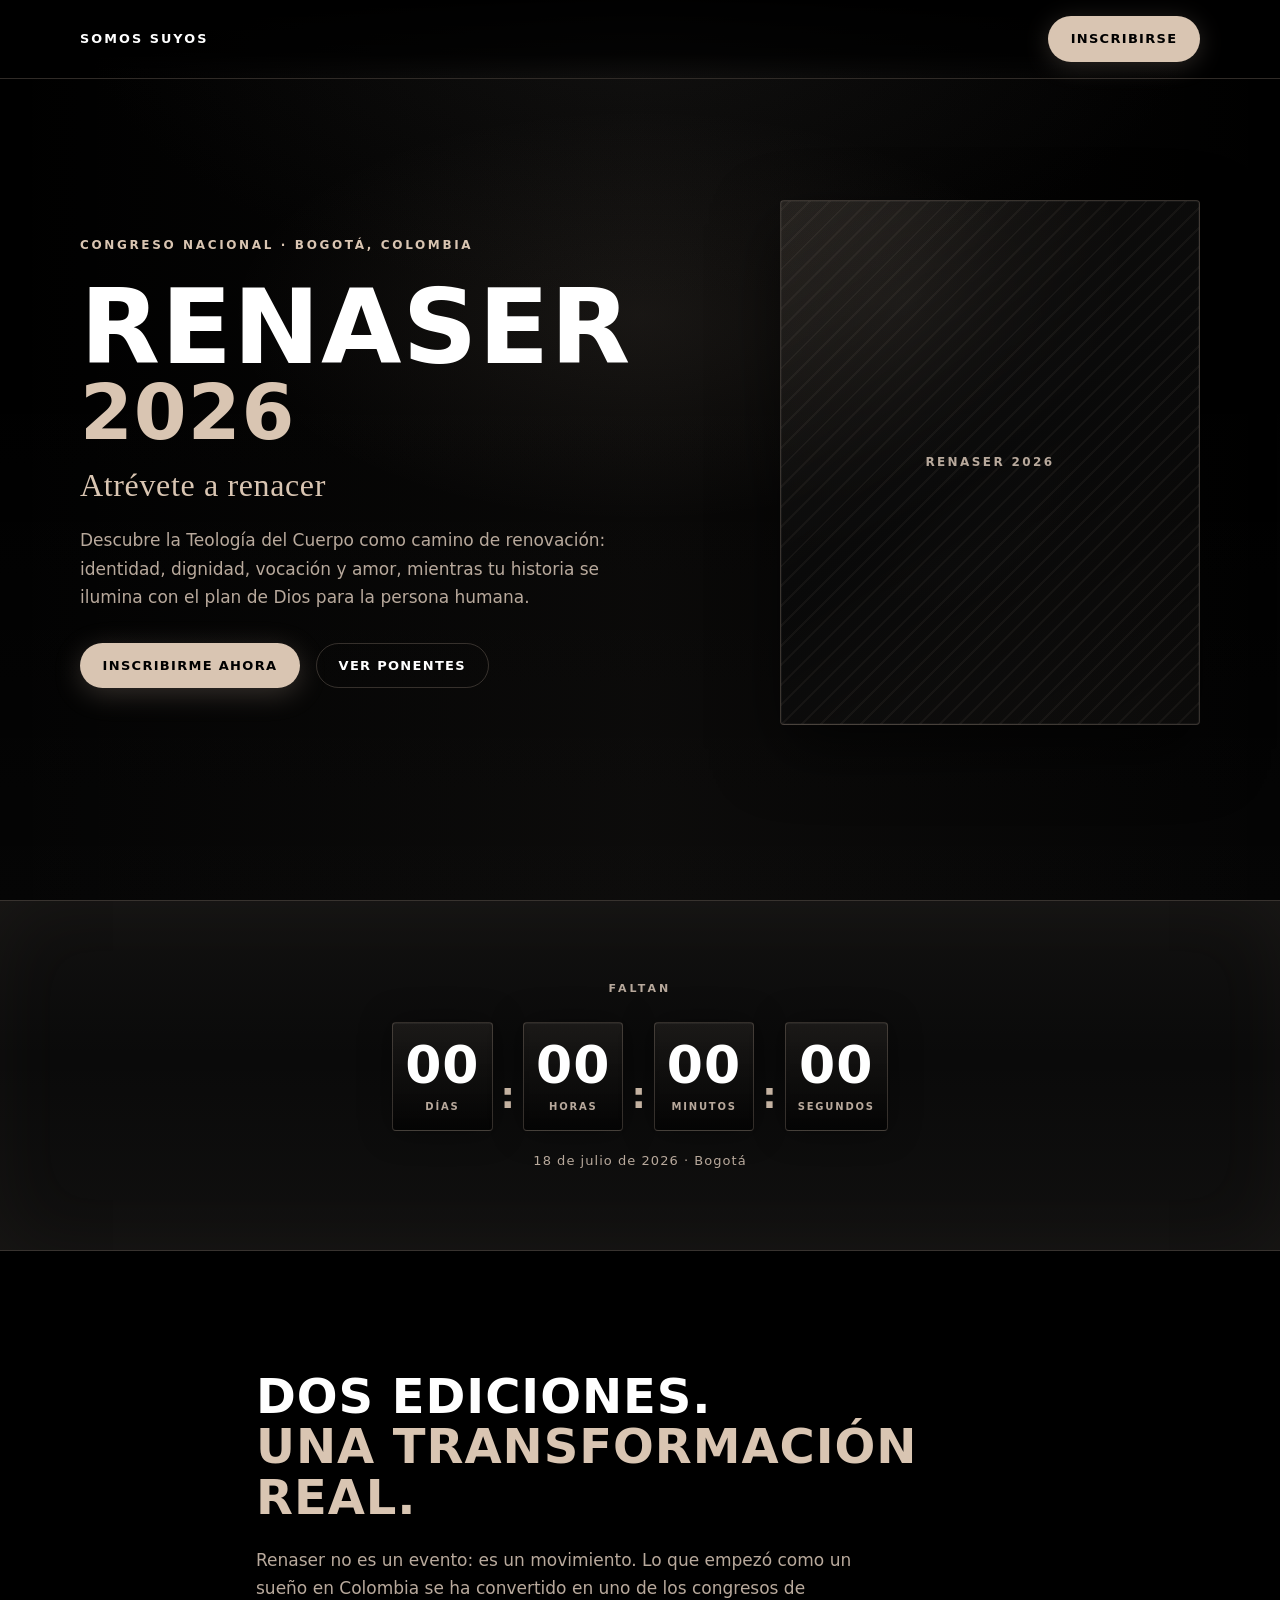
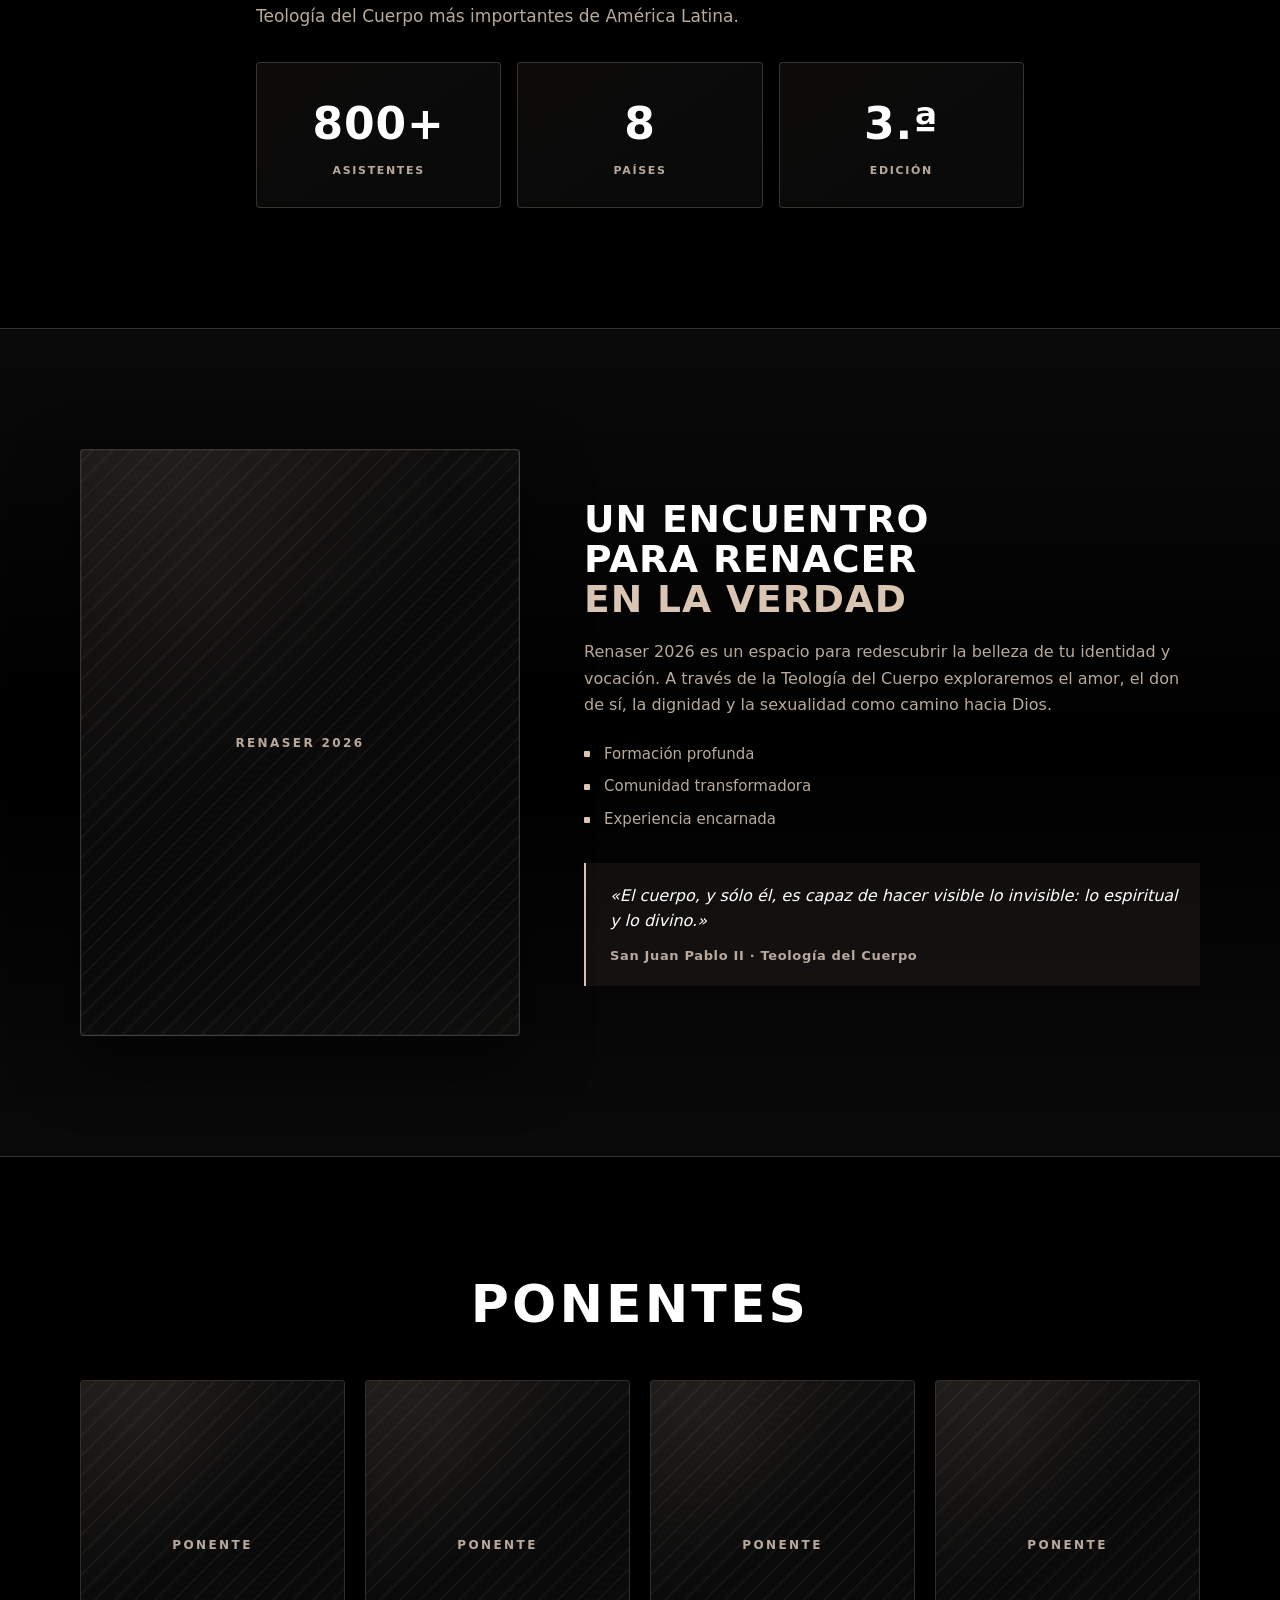
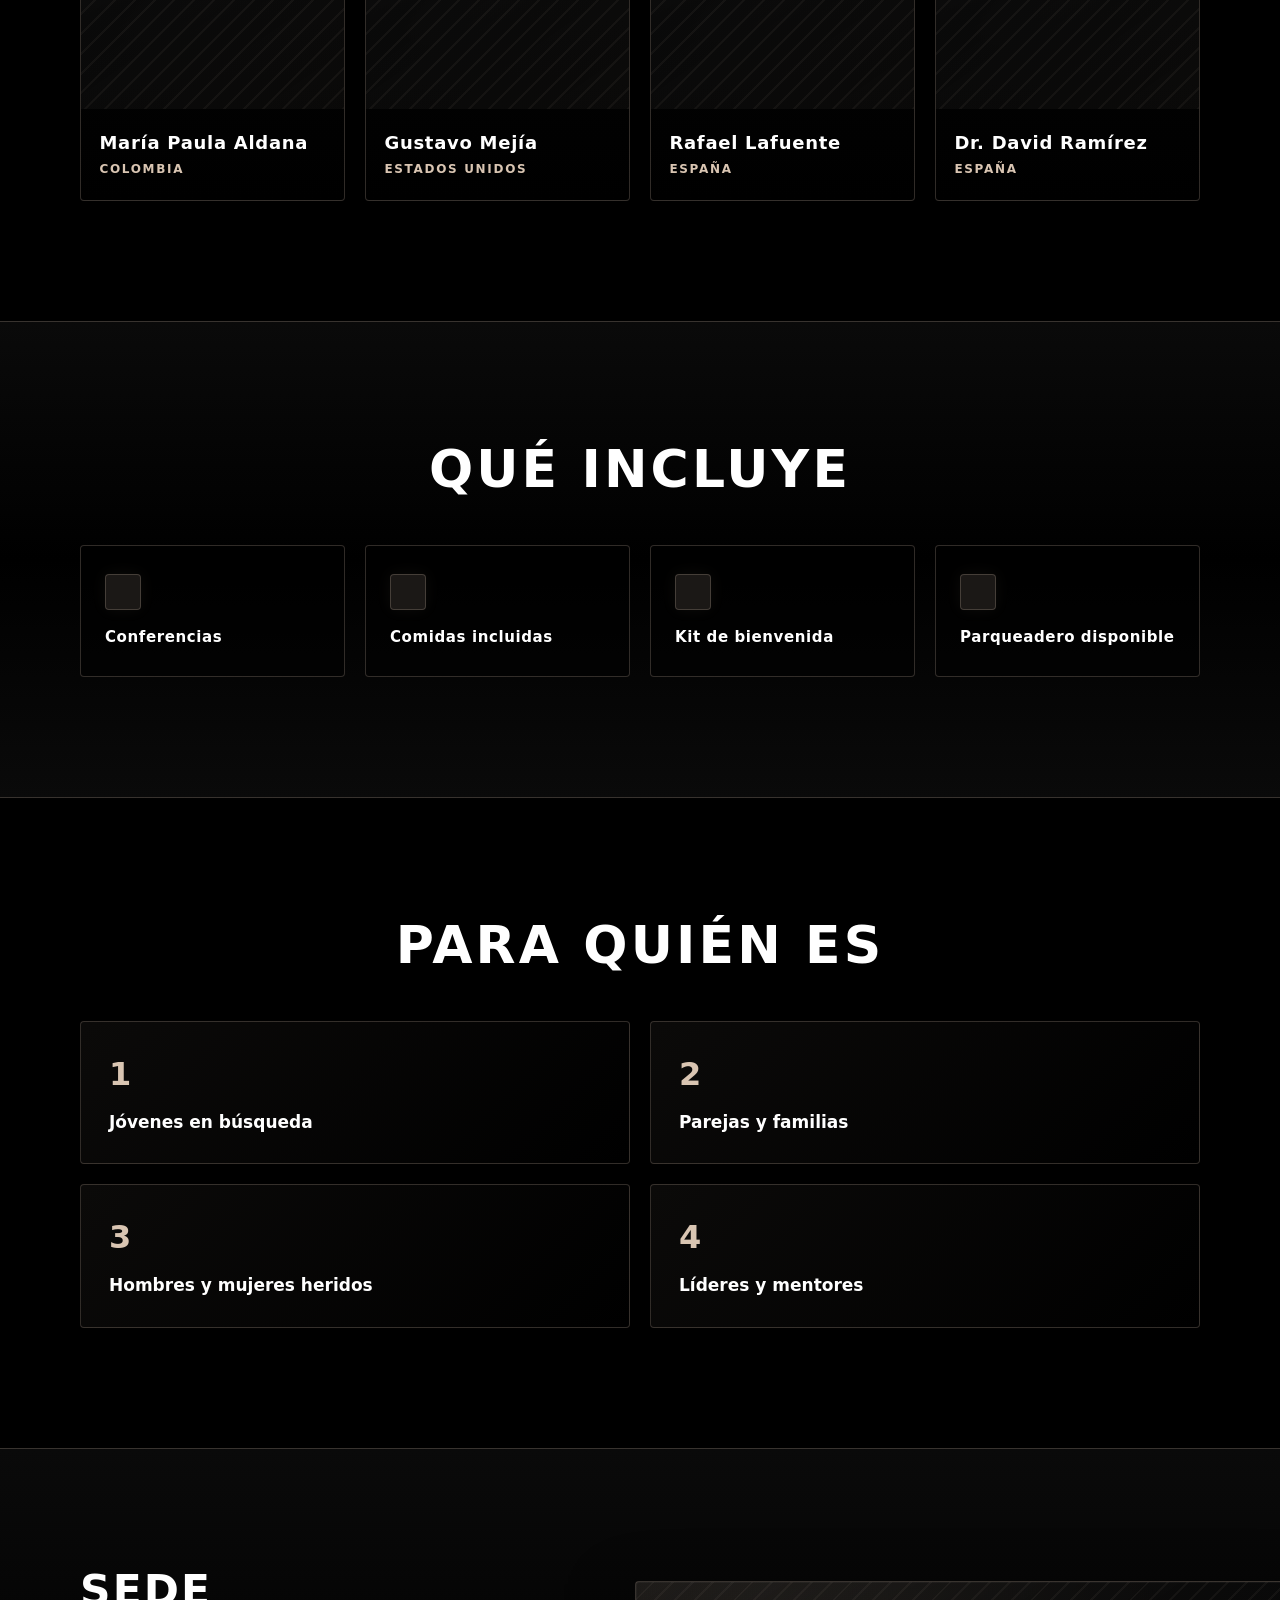
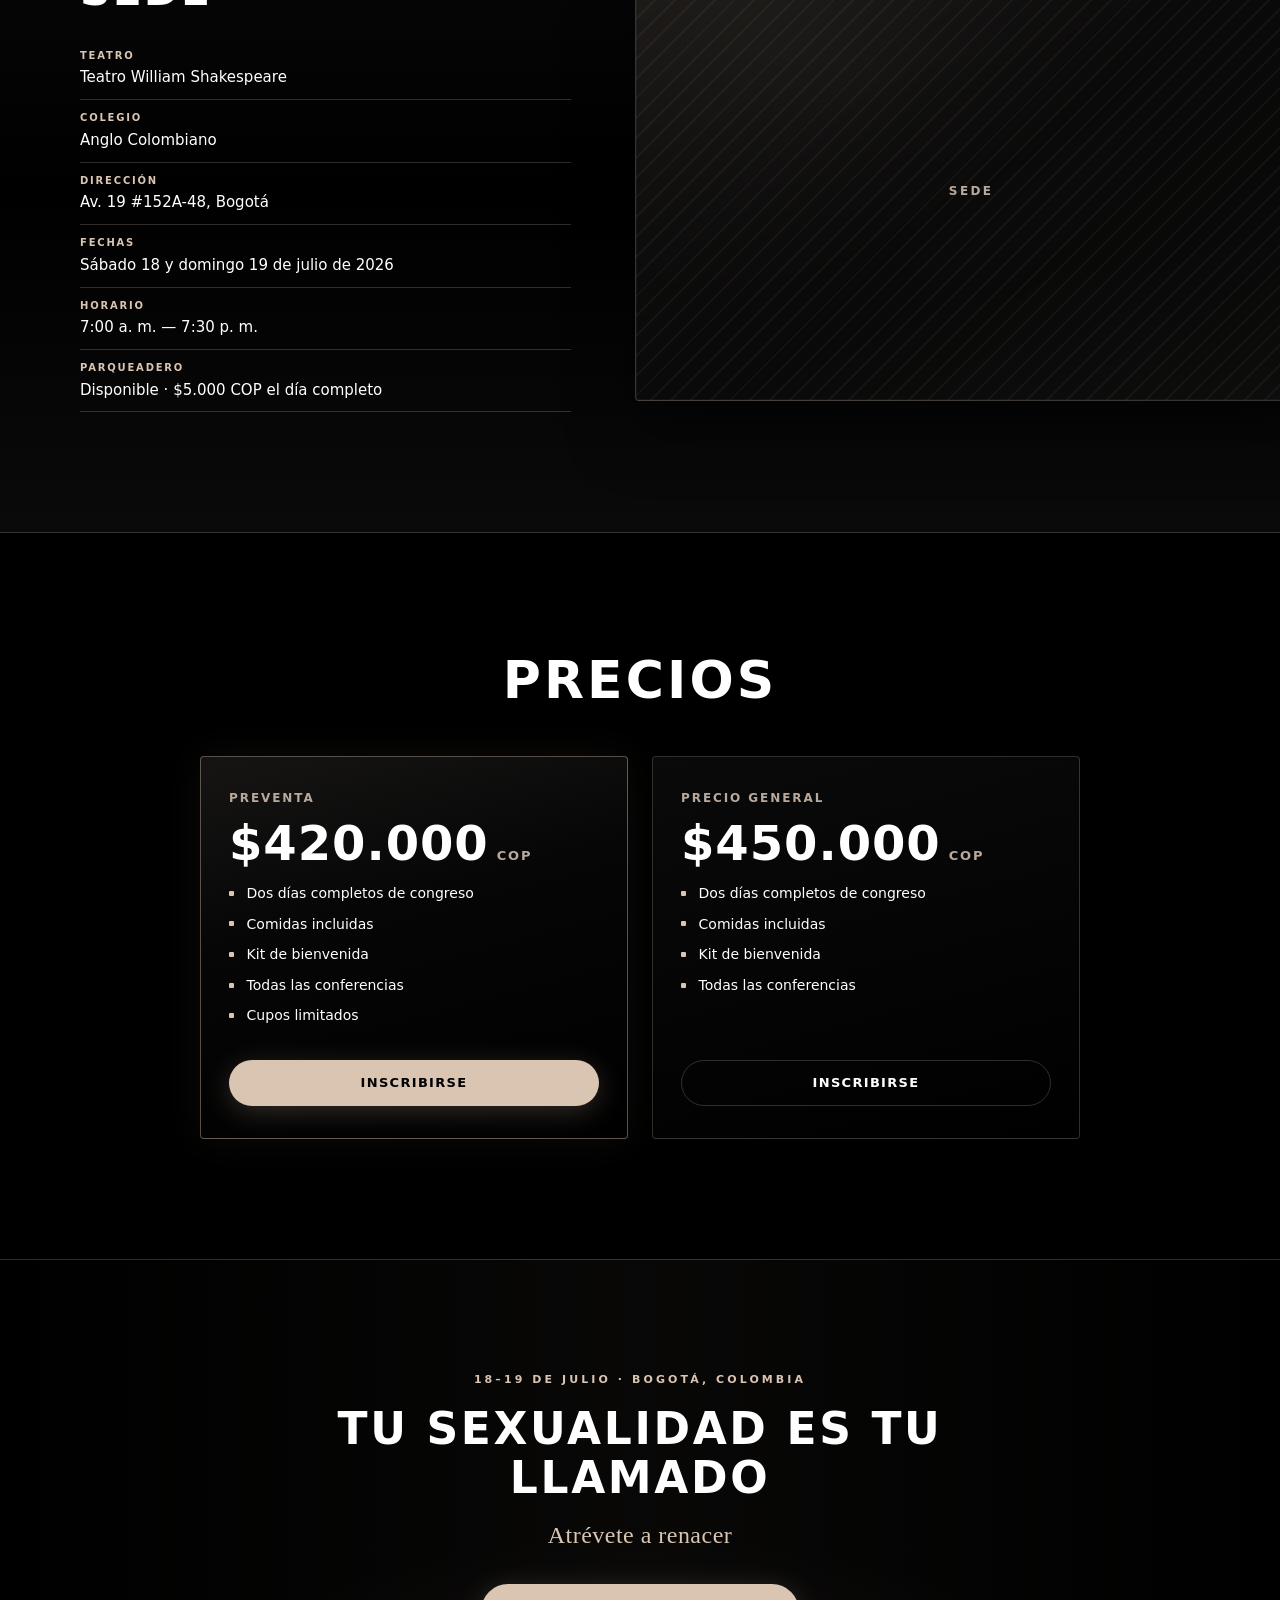
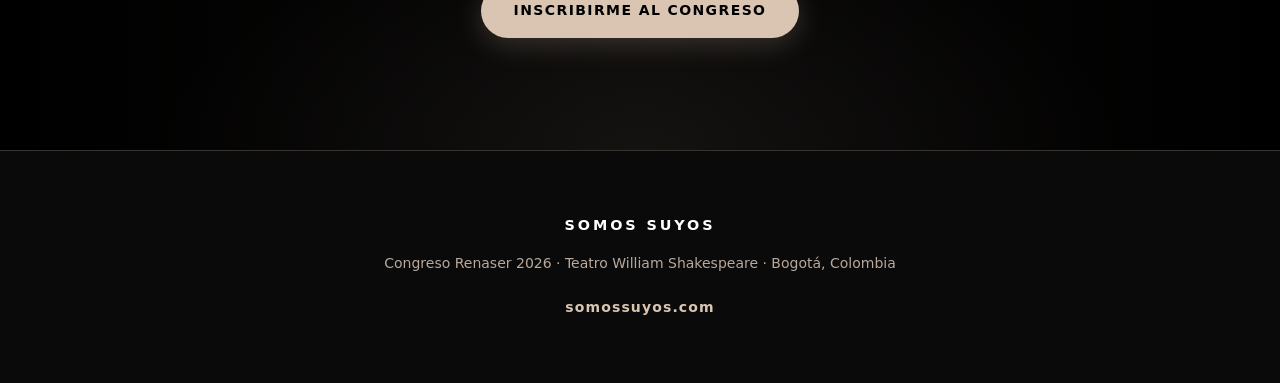
==== index.html @ 5674e7c7 "Link registration CTAs to Renaser 2026 event page Made-with: Cursor" ====
<!DOCTYPE html>
<html lang="es">
<head>
  <meta charset="UTF-8">
  <meta name="viewport" content="width=device-width, initial-scale=1.0">
  <title>Renaser 2026 · Somos Suyos</title>
  <link rel="stylesheet" href="assets/css/styles.css">
</head>
<body>
  <header class="header" id="header">
    <div class="header__inner">
      <a href="#congress" class="logo">SOMOS SUYOS</a>
      <a href="https://www.somossuyos.com/eventos/congreso-renaser-2026" class="btn btn--header" target="_blank" rel="noopener noreferrer">Inscribirse</a>
    </div>
  </header>

  <main>
    <section class="hero" id="congress">
      <div class="hero__glow" aria-hidden="true"></div>
      <div class="hero__lines" aria-hidden="true"></div>
      <div class="container hero__grid">
        <div class="hero__content">
          <p class="hero__eyebrow">Congreso nacional · Bogotá, Colombia</p>
          <h1 class="hero__title">
            <span class="hero__title-line">RENASER</span>
            <span class="hero__title-line hero__title-line--year">2026</span>
          </h1>
          <p class="hero__subtitle">Atrévete a renacer</p>
          <p class="hero__desc">Descubre la Teología del Cuerpo como camino de renovación: identidad, dignidad, vocación y amor, mientras tu historia se ilumina con el plan de Dios para la persona humana.</p>
          <div class="hero__actions">
            <a href="https://www.somossuyos.com/eventos/congreso-renaser-2026" class="btn btn--primary" target="_blank" rel="noopener noreferrer">Inscribirme ahora</a>
            <a href="#speakers" class="btn btn--secondary">Ver ponentes</a>
          </div>
        </div>
        <figure class="media-frame media-frame--hero" data-placeholder-label="Renaser 2026">
          <img src="assets/images/hero-main.jpg" alt="Renaser 2026" width="1200" height="1400" loading="eager" decoding="async">
        </figure>
      </div>
    </section>

    <section class="countdown" id="countdown" aria-labelledby="countdown-heading">
      <div class="container">
        <h2 id="countdown-heading" class="visually-hidden">Cuenta regresiva al congreso</h2>
        <p class="countdown__label">Faltan</p>
        <div class="countdown__grid" role="timer" aria-live="polite">
          <div class="countdown__unit">
            <span class="countdown__value" data-unit="days">00</span>
            <span class="countdown__name">Días</span>
          </div>
          <div class="countdown__sep" aria-hidden="true">:</div>
          <div class="countdown__unit">
            <span class="countdown__value" data-unit="hours">00</span>
            <span class="countdown__name">Horas</span>
          </div>
          <div class="countdown__sep" aria-hidden="true">:</div>
          <div class="countdown__unit">
            <span class="countdown__value" data-unit="minutes">00</span>
            <span class="countdown__name">Minutos</span>
          </div>
          <div class="countdown__sep" aria-hidden="true">:</div>
          <div class="countdown__unit">
            <span class="countdown__value" data-unit="seconds">00</span>
            <span class="countdown__name">Segundos</span>
          </div>
        </div>
        <p class="countdown__date">18 de julio de 2026 · Bogotá</p>
      </div>
    </section>

    <section class="history section" id="history">
      <div class="container history__inner">
        <h2 class="history__title">
          <span class="history__title-line">DOS EDICIONES.</span>
          <span class="history__title-line history__title-line--accent">UNA TRANSFORMACIÓN REAL.</span>
        </h2>
        <p class="history__desc">Renaser no es un evento: es un movimiento. Lo que empezó como un sueño en Colombia se ha convertido en uno de los congresos de Teología del Cuerpo más importantes de América Latina.</p>
        <div class="history__stats">
          <div class="stat">
            <span class="stat__value">800+</span>
            <span class="stat__label">Asistentes</span>
          </div>
          <div class="stat">
            <span class="stat__value">8</span>
            <span class="stat__label">Países</span>
          </div>
          <div class="stat">
            <span class="stat__value">3.ª</span>
            <span class="stat__label">Edición</span>
          </div>
        </div>
      </div>
    </section>

    <section class="about section section--alt" id="about-congress">
      <div class="container about__layout">
        <figure class="media-frame media-frame--portrait" data-placeholder-label="Renaser 2026">
          <img src="assets/images/about-story.jpg" alt="Renaser 2026" width="900" height="1100" loading="lazy" decoding="async">
        </figure>
        <div class="about__copy">
          <h2 class="about__title">
            <span class="about__title-line">UN ENCUENTRO</span>
            <span class="about__title-line">PARA RENACER</span>
            <span class="about__title-line about__title-line--accent">EN LA VERDAD</span>
          </h2>
          <p class="about__text">Renaser 2026 es un espacio para redescubrir la belleza de tu identidad y vocación. A través de la Teología del Cuerpo exploraremos el amor, el don de sí, la dignidad y la sexualidad como camino hacia Dios.</p>
          <ul class="about__list">
            <li>Formación profunda</li>
            <li>Comunidad transformadora</li>
            <li>Experiencia encarnada</li>
          </ul>
          <blockquote class="about__quote">
            <p>«El cuerpo, y sólo él, es capaz de hacer visible lo invisible: lo espiritual y lo divino.»</p>
            <footer>San Juan Pablo II · Teología del Cuerpo</footer>
          </blockquote>
        </div>
      </div>
    </section>

    <section class="speakers section" id="speakers">
      <div class="container">
        <div class="section__head section__head--center">
          <h2 class="section__title">Ponentes</h2>
        </div>
        <div class="speakers__grid">
          <article class="speaker-card">
            <figure class="media-frame media-frame--speaker" data-placeholder-label="Ponente">
              <img src="assets/images/speaker-maria-paula.jpg" alt="María Paula Aldana" width="640" height="800" loading="lazy" decoding="async">
            </figure>
            <div class="speaker-card__body">
              <h3 class="speaker-card__name">María Paula Aldana</h3>
              <p class="speaker-card__country">Colombia</p>
            </div>
          </article>
          <article class="speaker-card">
            <figure class="media-frame media-frame--speaker" data-placeholder-label="Ponente">
              <img src="assets/images/speaker-gustavo.jpg" alt="Gustavo Mejía" width="640" height="800" loading="lazy" decoding="async">
            </figure>
            <div class="speaker-card__body">
              <h3 class="speaker-card__name">Gustavo Mejía</h3>
              <p class="speaker-card__country">Estados Unidos</p>
            </div>
          </article>
          <article class="speaker-card">
            <figure class="media-frame media-frame--speaker" data-placeholder-label="Ponente">
              <img src="assets/images/speaker-rafael.jpg" alt="Rafael Lafuente" width="640" height="800" loading="lazy" decoding="async">
            </figure>
            <div class="speaker-card__body">
              <h3 class="speaker-card__name">Rafael Lafuente</h3>
              <p class="speaker-card__country">España</p>
            </div>
          </article>
          <article class="speaker-card">
            <figure class="media-frame media-frame--speaker" data-placeholder-label="Ponente">
              <img src="assets/images/speaker-david.jpg" alt="Dr. David Ramírez" width="640" height="800" loading="lazy" decoding="async">
            </figure>
            <div class="speaker-card__body">
              <h3 class="speaker-card__name">Dr. David Ramírez</h3>
              <p class="speaker-card__country">España</p>
            </div>
          </article>
        </div>
      </div>
    </section>

    <section class="receive section section--alt" id="receive">
      <div class="container">
        <div class="section__head section__head--center">
          <h2 class="section__title">Qué incluye</h2>
        </div>
        <div class="receive__grid">
          <div class="receive-item">
            <span class="receive-item__mark" aria-hidden="true"></span>
            <h3 class="receive-item__title">Conferencias</h3>
          </div>
          <div class="receive-item">
            <span class="receive-item__mark" aria-hidden="true"></span>
            <h3 class="receive-item__title">Comidas incluidas</h3>
          </div>
          <div class="receive-item">
            <span class="receive-item__mark" aria-hidden="true"></span>
            <h3 class="receive-item__title">Kit de bienvenida</h3>
          </div>
          <div class="receive-item">
            <span class="receive-item__mark" aria-hidden="true"></span>
            <h3 class="receive-item__title">Parqueadero disponible</h3>
          </div>
        </div>
      </div>
    </section>

    <section class="audience section" id="who-its-for">
      <div class="container">
        <div class="section__head section__head--center">
          <h2 class="section__title">Para quién es</h2>
        </div>
        <div class="audience__grid">
          <div class="audience-card">
            <span class="audience-card__num">1</span>
            <h3 class="audience-card__title">Jóvenes en búsqueda</h3>
          </div>
          <div class="audience-card">
            <span class="audience-card__num">2</span>
            <h3 class="audience-card__title">Parejas y familias</h3>
          </div>
          <div class="audience-card">
            <span class="audience-card__num">3</span>
            <h3 class="audience-card__title">Hombres y mujeres heridos</h3>
          </div>
          <div class="audience-card">
            <span class="audience-card__num">4</span>
            <h3 class="audience-card__title">Líderes y mentores</h3>
          </div>
        </div>
      </div>
    </section>

    <section class="venue section section--alt" id="venue">
      <div class="container venue__layout">
        <div class="venue__copy">
          <h2 class="venue__title">Sede</h2>
          <ul class="venue__facts">
            <li><span class="venue__fact-label">Teatro</span> Teatro William Shakespeare</li>
            <li><span class="venue__fact-label">Colegio</span> Anglo Colombiano</li>
            <li><span class="venue__fact-label">Dirección</span> Av. 19 #152A-48, Bogotá</li>
            <li><span class="venue__fact-label">Fechas</span> Sábado 18 y domingo 19 de julio de 2026</li>
            <li><span class="venue__fact-label">Horario</span> 7:00 a. m. — 7:30 p. m.</li>
            <li><span class="venue__fact-label">Parqueadero</span> Disponible · $5.000 COP el día completo</li>
          </ul>
        </div>
        <figure class="media-frame media-frame--venue" data-placeholder-label="Sede">
          <img src="assets/images/venue-theater.jpg" alt="Teatro William Shakespeare" width="1400" height="900" loading="lazy" decoding="async">
        </figure>
      </div>
    </section>

    <section class="pricing section" id="pricing">
      <div class="container">
        <div class="section__head section__head--center">
          <h2 class="section__title">Precios</h2>
        </div>
        <div class="pricing__grid">
          <article class="price-card price-card--featured">
            <p class="price-card__tier">Preventa</p>
            <p class="price-card__amount"><span class="price-card__figure">$420.000</span> <span class="price-card__currency">COP</span></p>
            <ul class="price-card__list">
              <li>Dos días completos de congreso</li>
              <li>Comidas incluidas</li>
              <li>Kit de bienvenida</li>
              <li>Todas las conferencias</li>
              <li>Cupos limitados</li>
            </ul>
            <a href="https://www.somossuyos.com/eventos/congreso-renaser-2026" class="btn btn--primary price-card__btn" target="_blank" rel="noopener noreferrer">Inscribirse</a>
          </article>
          <article class="price-card">
            <p class="price-card__tier">Precio general</p>
            <p class="price-card__amount"><span class="price-card__figure">$450.000</span> <span class="price-card__currency">COP</span></p>
            <ul class="price-card__list">
              <li>Dos días completos de congreso</li>
              <li>Comidas incluidas</li>
              <li>Kit de bienvenida</li>
              <li>Todas las conferencias</li>
            </ul>
            <a href="https://www.somossuyos.com/eventos/congreso-renaser-2026" class="btn btn--secondary price-card__btn" target="_blank" rel="noopener noreferrer">Inscribirse</a>
          </article>
        </div>
      </div>
    </section>

    <section class="final-cta section" id="register">
      <div class="container final-cta__inner">
        <p class="final-cta__eyebrow">18–19 de julio · Bogotá, Colombia</p>
        <h2 class="final-cta__title">TU SEXUALIDAD ES TU LLAMADO</h2>
        <p class="final-cta__text">Atrévete a renacer</p>
        <a href="https://www.somossuyos.com/eventos/congreso-renaser-2026" class="btn btn--primary btn--large final-cta__btn" target="_blank" rel="noopener noreferrer">Inscribirme al congreso</a>
      </div>
    </section>
  </main>

  <footer class="footer">
    <div class="container footer__inner">
      <p class="footer__brand">SOMOS SUYOS</p>
      <p class="footer__meta">Congreso Renaser 2026 · Teatro William Shakespeare · Bogotá, Colombia</p>
      <a href="https://somossuyos.com" class="footer__link" target="_blank" rel="noopener noreferrer">somossuyos.com</a>
    </div>
  </footer>

  <script src="assets/js/script.js"></script>
</body>
</html>
---- assets/css/styles.css ----
*,
*::before,
*::after {
  box-sizing: border-box;
  margin: 0;
  padding: 0;
}

:root {
  --bg: #000000;
  --surface: #0a0a0a;
  --text: #ffffff;
  --muted: #b8a99c;
  --accent: #d9c5b2;
  --accent-soft: #e3d5ca;
  --line: rgba(217, 197, 178, 0.22);
  --font-body: ui-sans-serif, system-ui, -apple-system, "Segoe UI", "Inter", Roboto, "Helvetica Neue", Arial, sans-serif;
  --font-display: ui-sans-serif, system-ui, -apple-system, "Segoe UI", "Inter", Roboto, Arial, sans-serif;
  --font-script: "Segoe Script", "Snell Roundhand", "Brush Script MT", "Apple Chancery", cursive;
}

html {
  scroll-behavior: smooth;
}

body {
  font-family: var(--font-body);
  background: var(--bg);
  color: var(--text);
  line-height: 1.5;
  overflow-x: hidden;
}

.visually-hidden {
  position: absolute;
  width: 1px;
  height: 1px;
  padding: 0;
  margin: -1px;
  overflow: hidden;
  clip: rect(0, 0, 0, 0);
  white-space: nowrap;
  border: 0;
}

.container {
  width: min(1120px, 92vw);
  margin-inline: auto;
}

.section {
  padding: clamp(4.5rem, 11vw, 7.5rem) 0;
  scroll-margin-top: 5.5rem;
}

.section--alt {
  background: linear-gradient(180deg, var(--surface) 0%, var(--bg) 50%, var(--surface) 100%);
  border-block: 1px solid var(--line);
}

.section__head {
  max-width: 38rem;
  margin-bottom: clamp(2rem, 5vw, 3rem);
}

.section__head--center {
  margin-inline: auto;
  text-align: center;
}

.section__title {
  font-family: var(--font-display);
  font-weight: 800;
  font-stretch: expanded;
  font-size: clamp(2rem, 5vw, 3.25rem);
  letter-spacing: 0.06em;
  line-height: 1.05;
  text-transform: uppercase;
  margin-bottom: 0.75rem;
  color: var(--text);
}

.media-frame {
  position: relative;
  overflow: hidden;
  border-radius: 4px;
  border: 1px solid var(--line);
  background:
    linear-gradient(145deg, rgba(217, 197, 178, 0.08) 0%, rgba(10, 10, 10, 0.96) 50%, rgba(217, 197, 178, 0.04) 100%),
    radial-gradient(ellipse at 30% 20%, rgba(217, 197, 178, 0.1) 0%, transparent 55%);
  box-shadow: 0 24px 64px rgba(0, 0, 0, 0.55), 0 0 0 1px rgba(255, 255, 255, 0.04) inset;
  transition: border-color 0.35s ease, box-shadow 0.35s ease, transform 0.35s ease;
}

.media-frame:hover {
  border-color: rgba(217, 197, 178, 0.4);
  box-shadow: 0 32px 72px rgba(0, 0, 0, 0.6), 0 0 40px rgba(217, 197, 178, 0.06);
}

.media-frame img {
  display: block;
  width: 100%;
  height: 100%;
  object-fit: cover;
}

.media-frame::after {
  display: none;
  position: absolute;
  inset: 0;
  align-items: center;
  justify-content: center;
  padding: 1.5rem;
  text-align: center;
  font-size: 0.75rem;
  font-weight: 700;
  letter-spacing: 0.2em;
  text-transform: uppercase;
  color: var(--muted);
  background: repeating-linear-gradient(
    -45deg,
    rgba(217, 197, 178, 0.05) 0 2px,
    transparent 2px 14px
  );
}

.media-frame.is-placeholder::after {
  display: flex;
  content: attr(data-placeholder-label);
}

.media-frame--hero {
  min-height: clamp(280px, 42vw, 520px);
  aspect-ratio: 4 / 5;
  max-height: min(72vh, 640px);
}

.media-frame--portrait {
  min-height: clamp(300px, 48vw, 540px);
  aspect-ratio: 3 / 4;
}

.media-frame--speaker {
  aspect-ratio: 4 / 5;
  min-height: 280px;
}

.media-frame--venue {
  min-height: clamp(260px, 38vw, 420px);
  aspect-ratio: 16 / 10;
}

.header {
  position: fixed;
  top: 0;
  left: 0;
  right: 0;
  z-index: 100;
  padding: 1rem 0;
  background: linear-gradient(180deg, rgba(0, 0, 0, 0.94) 0%, rgba(0, 0, 0, 0.75) 70%, transparent 100%);
  border-bottom: 1px solid var(--line);
  transition: background 0.35s ease, border-color 0.35s ease, backdrop-filter 0.35s ease;
}

.header.is-scrolled {
  background: rgba(10, 10, 10, 0.92);
  backdrop-filter: blur(12px);
  border-bottom-color: rgba(217, 197, 178, 0.28);
}

.header__inner {
  width: min(1120px, 92vw);
  margin-inline: auto;
  display: flex;
  align-items: center;
  justify-content: space-between;
  gap: 1.5rem;
}

.logo {
  font-family: var(--font-display);
  font-weight: 800;
  font-stretch: expanded;
  letter-spacing: 0.16em;
  font-size: 0.8rem;
  color: var(--text);
  text-decoration: none;
  transition: color 0.25s ease;
}

.logo:hover {
  color: var(--accent);
}

.btn {
  display: inline-flex;
  align-items: center;
  justify-content: center;
  padding: 0.75rem 1.35rem;
  font-size: 0.8125rem;
  font-weight: 600;
  letter-spacing: 0.1em;
  text-transform: uppercase;
  text-decoration: none;
  border-radius: 999px;
  border: 1px solid transparent;
  cursor: pointer;
  font-family: var(--font-body);
  transition: transform 0.25s ease, box-shadow 0.25s ease, border-color 0.25s ease, background 0.25s ease, color 0.25s ease;
}

.btn:hover {
  transform: translateY(-2px);
}

.btn--large {
  padding: 0.95rem 2rem;
  font-size: 0.875rem;
}

.btn--header {
  background: var(--accent);
  color: var(--bg);
  box-shadow: 0 4px 24px rgba(217, 197, 178, 0.2);
}

.btn--header:hover {
  background: var(--accent-soft);
  box-shadow: 0 8px 28px rgba(217, 197, 178, 0.28);
}

.btn--primary {
  background: var(--accent);
  color: var(--bg);
  box-shadow: 0 6px 28px rgba(217, 197, 178, 0.22);
}

.btn--primary:hover {
  background: var(--accent-soft);
  box-shadow: 0 10px 36px rgba(217, 197, 178, 0.3);
}

.btn--secondary {
  background: transparent;
  color: var(--text);
  border-color: var(--line);
}

.btn--secondary:hover {
  border-color: var(--accent);
  background: rgba(217, 197, 178, 0.08);
  box-shadow: 0 0 24px rgba(217, 197, 178, 0.08);
}

.hero {
  position: relative;
  min-height: 100vh;
  display: flex;
  align-items: center;
  padding: 6.5rem 0 clamp(3rem, 8vw, 5rem);
  background: radial-gradient(ellipse 80% 60% at 50% 0%, var(--surface) 0%, var(--bg) 55%);
  scroll-margin-top: 5.5rem;
}

.hero__glow {
  position: absolute;
  inset: 10% 15% auto;
  height: 50vh;
  background: radial-gradient(ellipse at center, rgba(217, 197, 178, 0.08) 0%, transparent 65%);
  pointer-events: none;
}

.hero__lines {
  position: absolute;
  inset: 0;
  background-image:
    linear-gradient(90deg, transparent 0%, rgba(217, 197, 178, 0.04) 50%, transparent 100%),
    linear-gradient(180deg, transparent 40%, rgba(255, 255, 255, 0.02) 100%);
  pointer-events: none;
}

.hero__grid {
  position: relative;
  z-index: 1;
  display: grid;
  grid-template-columns: minmax(0, 1fr) minmax(260px, 420px);
  gap: clamp(2rem, 6vw, 4rem);
  align-items: center;
}

.hero__content {
  min-width: 0;
}

.hero__eyebrow {
  font-size: 0.75rem;
  font-weight: 600;
  letter-spacing: 0.22em;
  text-transform: uppercase;
  color: var(--accent);
  margin-bottom: 1.5rem;
}

.hero__title {
  font-family: var(--font-display);
  font-weight: 800;
  font-stretch: expanded;
  line-height: 0.95;
  letter-spacing: 0.04em;
  text-transform: uppercase;
  margin-bottom: 1rem;
}

.hero__title-line {
  display: block;
  font-size: clamp(3rem, 10vw, 6.5rem);
  color: var(--text);
}

.hero__title-line--year {
  font-size: clamp(2.25rem, 8vw, 4.75rem);
  color: var(--accent);
}

.hero__subtitle {
  font-family: var(--font-script);
  font-size: clamp(1.35rem, 3.5vw, 2rem);
  font-weight: 400;
  letter-spacing: 0.02em;
  color: var(--accent);
  margin-bottom: 1.25rem;
  line-height: 1.3;
}

.hero__desc {
  max-width: 36rem;
  font-size: 1.0625rem;
  color: var(--muted);
  margin-bottom: 2rem;
  line-height: 1.65;
}

.hero__actions {
  display: flex;
  flex-wrap: wrap;
  gap: 1rem;
}

.hero .media-frame {
  justify-self: end;
  width: 100%;
}

.countdown {
  position: relative;
  padding: clamp(3rem, 8vw, 5rem) 0;
  background: var(--surface);
  border-block: 1px solid var(--line);
  box-shadow: inset 0 0 80px rgba(217, 197, 178, 0.04);
  scroll-margin-top: 5.5rem;
}

.countdown::before {
  content: "";
  position: absolute;
  inset: 0;
  background: linear-gradient(180deg, rgba(217, 197, 178, 0.04) 0%, transparent 45%, rgba(217, 197, 178, 0.03) 100%);
  pointer-events: none;
}

.countdown .container {
  position: relative;
  z-index: 1;
  text-align: center;
}

.countdown__label {
  font-size: 0.6875rem;
  font-weight: 600;
  letter-spacing: 0.28em;
  text-transform: uppercase;
  color: var(--muted);
  margin-bottom: 1.5rem;
}

.countdown__grid {
  display: flex;
  flex-wrap: wrap;
  align-items: flex-end;
  justify-content: center;
  gap: 0.25rem 0.5rem;
  margin-bottom: 1.25rem;
}

.countdown__unit {
  min-width: 4.5rem;
  padding: 1rem 0.75rem;
  background: linear-gradient(180deg, rgba(217, 197, 178, 0.08) 0%, rgba(0, 0, 0, 0.65) 100%);
  border: 1px solid var(--line);
  border-radius: 4px;
  box-shadow: 0 0 32px rgba(0, 0, 0, 0.4), inset 0 1px 0 rgba(255, 255, 255, 0.05);
  transition: border-color 0.3s ease, box-shadow 0.3s ease, transform 0.3s ease;
}

.countdown__unit:hover {
  border-color: rgba(217, 197, 178, 0.45);
  transform: translateY(-2px);
}

.countdown__value {
  display: block;
  font-family: var(--font-display);
  font-weight: 800;
  font-stretch: expanded;
  font-size: clamp(2rem, 6vw, 3.25rem);
  line-height: 1;
  letter-spacing: 0.02em;
  color: var(--text);
}

.countdown__name {
  display: block;
  margin-top: 0.5rem;
  font-size: 0.625rem;
  font-weight: 600;
  letter-spacing: 0.18em;
  text-transform: uppercase;
  color: var(--muted);
}

.countdown__sep {
  font-family: var(--font-display);
  font-weight: 700;
  font-size: clamp(1.5rem, 4vw, 2.25rem);
  color: var(--accent);
  opacity: 0.9;
  padding-bottom: 0.5rem;
}

.countdown__date {
  font-size: 0.8125rem;
  color: var(--muted);
  letter-spacing: 0.08em;
}

.history__inner {
  max-width: 48rem;
}

.history__title {
  font-family: var(--font-display);
  font-weight: 800;
  font-stretch: expanded;
  line-height: 1.05;
  letter-spacing: 0.04em;
  text-transform: uppercase;
  margin-bottom: 1.5rem;
}

.history__title-line {
  display: block;
  font-size: clamp(1.75rem, 5vw, 3rem);
  color: var(--text);
}

.history__title-line--accent {
  color: var(--accent);
}

.history__desc {
  max-width: 38rem;
  font-size: 1.0625rem;
  color: var(--muted);
  line-height: 1.65;
  margin-bottom: 2rem;
}

.history__stats {
  display: grid;
  grid-template-columns: repeat(3, 1fr);
  gap: 1rem;
}

.stat {
  padding: 1.75rem 1.25rem;
  background: linear-gradient(145deg, rgba(217, 197, 178, 0.06) 0%, rgba(10, 10, 10, 0.92) 100%);
  border: 1px solid var(--line);
  border-radius: 4px;
  text-align: center;
  transition: border-color 0.3s ease, transform 0.3s ease, box-shadow 0.3s ease;
}

.stat:hover {
  border-color: rgba(217, 197, 178, 0.4);
  transform: translateY(-4px);
  box-shadow: 0 12px 40px rgba(0, 0, 0, 0.5);
}

.stat__value {
  display: block;
  font-family: var(--font-display);
  font-weight: 800;
  font-stretch: expanded;
  font-size: clamp(2rem, 5vw, 2.75rem);
  letter-spacing: 0.02em;
  color: var(--text);
}

.stat__label {
  display: block;
  margin-top: 0.35rem;
  font-size: 0.6875rem;
  font-weight: 600;
  letter-spacing: 0.15em;
  text-transform: uppercase;
  color: var(--muted);
}

.about__layout {
  display: grid;
  grid-template-columns: minmax(260px, 440px) minmax(0, 1fr);
  gap: clamp(2rem, 6vw, 4rem);
  align-items: center;
}

.about__title {
  font-family: var(--font-display);
  font-weight: 800;
  font-stretch: expanded;
  letter-spacing: 0.04em;
  line-height: 1.06;
  text-transform: uppercase;
  margin-bottom: 1.25rem;
}

.about__title-line {
  display: block;
  font-size: clamp(1.5rem, 4vw, 2.35rem);
  color: var(--text);
}

.about__title-line--accent {
  color: var(--accent);
}

.about__text {
  font-size: 1rem;
  color: var(--muted);
  line-height: 1.65;
  margin-bottom: 1.5rem;
}

.about__list {
  list-style: none;
  margin-bottom: 2rem;
}

.about__list li {
  position: relative;
  padding-left: 1.25rem;
  margin-bottom: 0.65rem;
  font-size: 0.9375rem;
  color: var(--muted);
}

.about__list li::before {
  content: "";
  position: absolute;
  left: 0;
  top: 0.55em;
  width: 6px;
  height: 6px;
  border-radius: 1px;
  background: var(--accent);
}

.about__quote {
  margin-top: 1.75rem;
  padding: 1.25rem 1.25rem 1.25rem 1.5rem;
  border-left: 2px solid var(--accent);
  background: rgba(217, 197, 178, 0.06);
}

.about__quote p {
  font-size: 1rem;
  font-style: italic;
  color: var(--text);
  line-height: 1.6;
  margin-bottom: 0.75rem;
}

.about__quote footer {
  font-size: 0.8125rem;
  font-style: normal;
  font-weight: 600;
  color: var(--muted);
  letter-spacing: 0.05em;
}

.speakers__grid {
  display: grid;
  grid-template-columns: repeat(4, 1fr);
  gap: 1.25rem;
}

.speaker-card {
  display: flex;
  flex-direction: column;
  background: linear-gradient(180deg, rgba(10, 10, 10, 0.7) 0%, rgba(0, 0, 0, 0.95) 100%);
  border: 1px solid var(--line);
  border-radius: 4px;
  overflow: hidden;
  transition: border-color 0.3s ease, transform 0.3s ease, box-shadow 0.3s ease;
}

.speaker-card:hover {
  border-color: rgba(217, 197, 178, 0.35);
  transform: translateY(-6px);
  box-shadow: 0 20px 48px rgba(0, 0, 0, 0.55);
}

.speaker-card .media-frame {
  border: none;
  border-radius: 0;
  box-shadow: none;
}

.speaker-card__body {
  padding: 1.25rem 1.15rem 1.35rem;
}

.speaker-card__name {
  font-family: var(--font-display);
  font-weight: 800;
  font-stretch: expanded;
  font-size: 1.125rem;
  letter-spacing: 0.04em;
  margin-bottom: 0.25rem;
}

.speaker-card__country {
  font-size: 0.75rem;
  font-weight: 600;
  letter-spacing: 0.14em;
  text-transform: uppercase;
  color: var(--accent);
}

.receive__grid {
  display: grid;
  grid-template-columns: repeat(4, 1fr);
  gap: 1.25rem;
}

.receive-item {
  padding: 1.75rem 1.5rem;
  background: rgba(0, 0, 0, 0.45);
  border: 1px solid var(--line);
  border-radius: 4px;
  transition: border-color 0.3s ease, background 0.3s ease;
}

.receive-item:hover {
  border-color: rgba(217, 197, 178, 0.35);
  background: rgba(217, 197, 178, 0.05);
}

.receive-item__mark {
  display: block;
  width: 36px;
  height: 36px;
  margin-bottom: 1rem;
  border-radius: 4px;
  border: 1px solid var(--line);
  background: rgba(217, 197, 178, 0.12);
  box-shadow: 0 0 16px rgba(217, 197, 178, 0.06);
}

.receive-item__title {
  font-size: 0.9375rem;
  font-weight: 700;
  letter-spacing: 0.04em;
}

.audience__grid {
  display: grid;
  grid-template-columns: repeat(2, 1fr);
  gap: 1.25rem;
}

.audience-card {
  position: relative;
  padding: 1.75rem 1.5rem 1.75rem 1.75rem;
  background: linear-gradient(135deg, rgba(217, 197, 178, 0.05) 0%, rgba(0, 0, 0, 0.88) 100%);
  border: 1px solid var(--line);
  border-radius: 4px;
  transition: border-color 0.3s ease, transform 0.3s ease;
}

.audience-card:hover {
  border-color: rgba(217, 197, 178, 0.35);
  transform: translateY(-3px);
}

.audience-card__num {
  display: block;
  font-family: var(--font-display);
  font-weight: 800;
  font-stretch: expanded;
  font-size: 2rem;
  letter-spacing: 0.02em;
  color: var(--accent);
  margin-bottom: 0.75rem;
}

.audience-card__title {
  font-size: 1.0625rem;
  font-weight: 700;
}

.venue__layout {
  display: grid;
  grid-template-columns: minmax(0, 1fr) minmax(280px, 1.15fr);
  gap: clamp(2rem, 6vw, 4rem);
  align-items: center;
}

.venue__title {
  font-family: var(--font-display);
  font-weight: 800;
  font-stretch: expanded;
  font-size: clamp(1.85rem, 4vw, 2.65rem);
  letter-spacing: 0.05em;
  text-transform: uppercase;
  line-height: 1.06;
  margin-bottom: 1.5rem;
  color: var(--text);
}

.venue__facts {
  list-style: none;
}

.venue__facts li {
  font-size: 0.9375rem;
  color: var(--text);
  padding: 0.65rem 0;
  border-bottom: 1px solid var(--line);
}

.venue__fact-label {
  display: block;
  font-size: 0.625rem;
  font-weight: 700;
  letter-spacing: 0.18em;
  text-transform: uppercase;
  color: var(--accent);
  margin-bottom: 0.2rem;
}

.pricing__grid {
  display: grid;
  grid-template-columns: repeat(2, 1fr);
  gap: 1.5rem;
  max-width: 880px;
  margin-inline: auto;
  align-items: stretch;
}

.price-card {
  position: relative;
  padding: 2rem 1.75rem;
  background: linear-gradient(165deg, rgba(10, 10, 10, 0.98) 0%, rgba(0, 0, 0, 1) 100%);
  border: 1px solid var(--line);
  border-radius: 4px;
  display: flex;
  flex-direction: column;
  transition: border-color 0.3s ease, box-shadow 0.3s ease, transform 0.3s ease;
}

.price-card:hover {
  border-color: rgba(217, 197, 178, 0.35);
  box-shadow: 0 24px 56px rgba(0, 0, 0, 0.5);
  transform: translateY(-4px);
}

.price-card--featured {
  border-color: rgba(217, 197, 178, 0.4);
  box-shadow: 0 0 40px rgba(217, 197, 178, 0.06);
  background:
    linear-gradient(165deg, rgba(217, 197, 178, 0.06) 0%, transparent 40%),
    linear-gradient(165deg, rgba(10, 10, 10, 0.98) 0%, rgba(0, 0, 0, 1) 100%);
}

.price-card__tier {
  font-size: 0.75rem;
  font-weight: 700;
  letter-spacing: 0.16em;
  text-transform: uppercase;
  color: var(--muted);
  margin-bottom: 0.75rem;
}

.price-card__amount {
  display: flex;
  align-items: baseline;
  flex-wrap: wrap;
  gap: 0.35rem 0.5rem;
  margin-bottom: 1rem;
  line-height: 1;
}

.price-card__currency {
  font-size: 0.8125rem;
  font-weight: 700;
  letter-spacing: 0.14em;
  color: var(--muted);
}

.price-card__figure {
  font-family: var(--font-display);
  font-weight: 800;
  font-stretch: expanded;
  font-size: clamp(2rem, 5vw, 3rem);
  letter-spacing: 0.02em;
  color: var(--text);
}

.price-card__list {
  list-style: none;
  flex-grow: 1;
  margin-bottom: 1.5rem;
}

.price-card__list li {
  position: relative;
  padding-left: 1.1rem;
  margin-bottom: 0.6rem;
  font-size: 0.875rem;
  color: var(--text);
}

.price-card__list li::before {
  content: "";
  position: absolute;
  left: 0;
  top: 0.55em;
  width: 5px;
  height: 5px;
  background: var(--accent);
  border-radius: 1px;
}

.price-card__btn {
  width: 100%;
}

.final-cta {
  position: relative;
  padding: clamp(4.5rem, 12vw, 7rem) 0;
  background: radial-gradient(ellipse 70% 80% at 50% 100%, rgba(217, 197, 178, 0.06) 0%, transparent 55%), var(--bg);
  border-top: 1px solid var(--line);
  text-align: center;
}

.final-cta::before {
  content: "";
  position: absolute;
  inset: 0;
  background: linear-gradient(90deg, transparent, rgba(217, 197, 178, 0.04), transparent);
  pointer-events: none;
}

.final-cta__inner {
  position: relative;
  z-index: 1;
  max-width: 40rem;
  margin-inline: auto;
}

.final-cta__eyebrow {
  font-size: 0.6875rem;
  font-weight: 700;
  letter-spacing: 0.28em;
  text-transform: uppercase;
  color: var(--accent);
  margin-bottom: 1rem;
}

.final-cta__title {
  font-family: var(--font-display);
  font-weight: 800;
  font-stretch: expanded;
  font-size: clamp(1.65rem, 4.5vw, 2.75rem);
  letter-spacing: 0.06em;
  line-height: 1.12;
  text-transform: uppercase;
  margin-bottom: 1rem;
  color: var(--text);
}

.final-cta__text {
  font-family: var(--font-script);
  font-size: clamp(1.2rem, 2.8vw, 1.5rem);
  font-weight: 400;
  letter-spacing: 0.02em;
  color: var(--accent);
  line-height: 1.4;
  margin-bottom: 2rem;
}

.footer {
  padding: clamp(3rem, 8vw, 4rem) 0;
  background: var(--surface);
  border-top: 1px solid var(--line);
  box-shadow: 0 -32px 80px rgba(0, 0, 0, 0.4);
}

.footer__inner {
  text-align: center;
  max-width: 36rem;
  margin-inline: auto;
}

.footer__brand {
  font-weight: 800;
  font-stretch: expanded;
  letter-spacing: 0.2em;
  font-size: 0.9rem;
  margin-bottom: 1rem;
}

.footer__meta {
  font-size: 0.875rem;
  color: var(--muted);
  line-height: 1.6;
  margin-bottom: 1.25rem;
}

.footer__link {
  display: inline-block;
  font-size: 0.875rem;
  font-weight: 600;
  color: var(--accent);
  text-decoration: none;
  letter-spacing: 0.08em;
  transition: color 0.25s ease;
}

.footer__link:hover {
  color: var(--accent-soft);
}

@media (max-width: 1024px) {
  .speakers__grid {
    grid-template-columns: repeat(2, 1fr);
  }

  .receive__grid {
    grid-template-columns: repeat(2, 1fr);
  }

  .hero__grid {
    grid-template-columns: 1fr;
  }

  .hero .media-frame {
    justify-self: stretch;
    max-width: 420px;
    margin-inline: auto;
  }

  .about__layout {
    grid-template-columns: 1fr;
  }

  .about__layout .media-frame {
    max-width: 480px;
    margin-inline: auto;
  }

  .venue__layout {
    grid-template-columns: 1fr;
  }

  .venue__layout .media-frame {
    order: -1;
  }
}

@media (max-width: 640px) {
  .history__stats {
    grid-template-columns: 1fr;
  }

  .countdown__grid {
    gap: 0.5rem;
  }

  .countdown__sep {
    display: none;
  }

  .countdown__unit {
    flex: 1 1 calc(50% - 0.5rem);
    min-width: calc(50% - 0.5rem);
  }

  .speakers__grid {
    grid-template-columns: 1fr;
  }

  .receive__grid {
    grid-template-columns: 1fr;
  }

  .audience__grid {
    grid-template-columns: 1fr;
  }

  .pricing__grid {
    grid-template-columns: 1fr;
  }
}
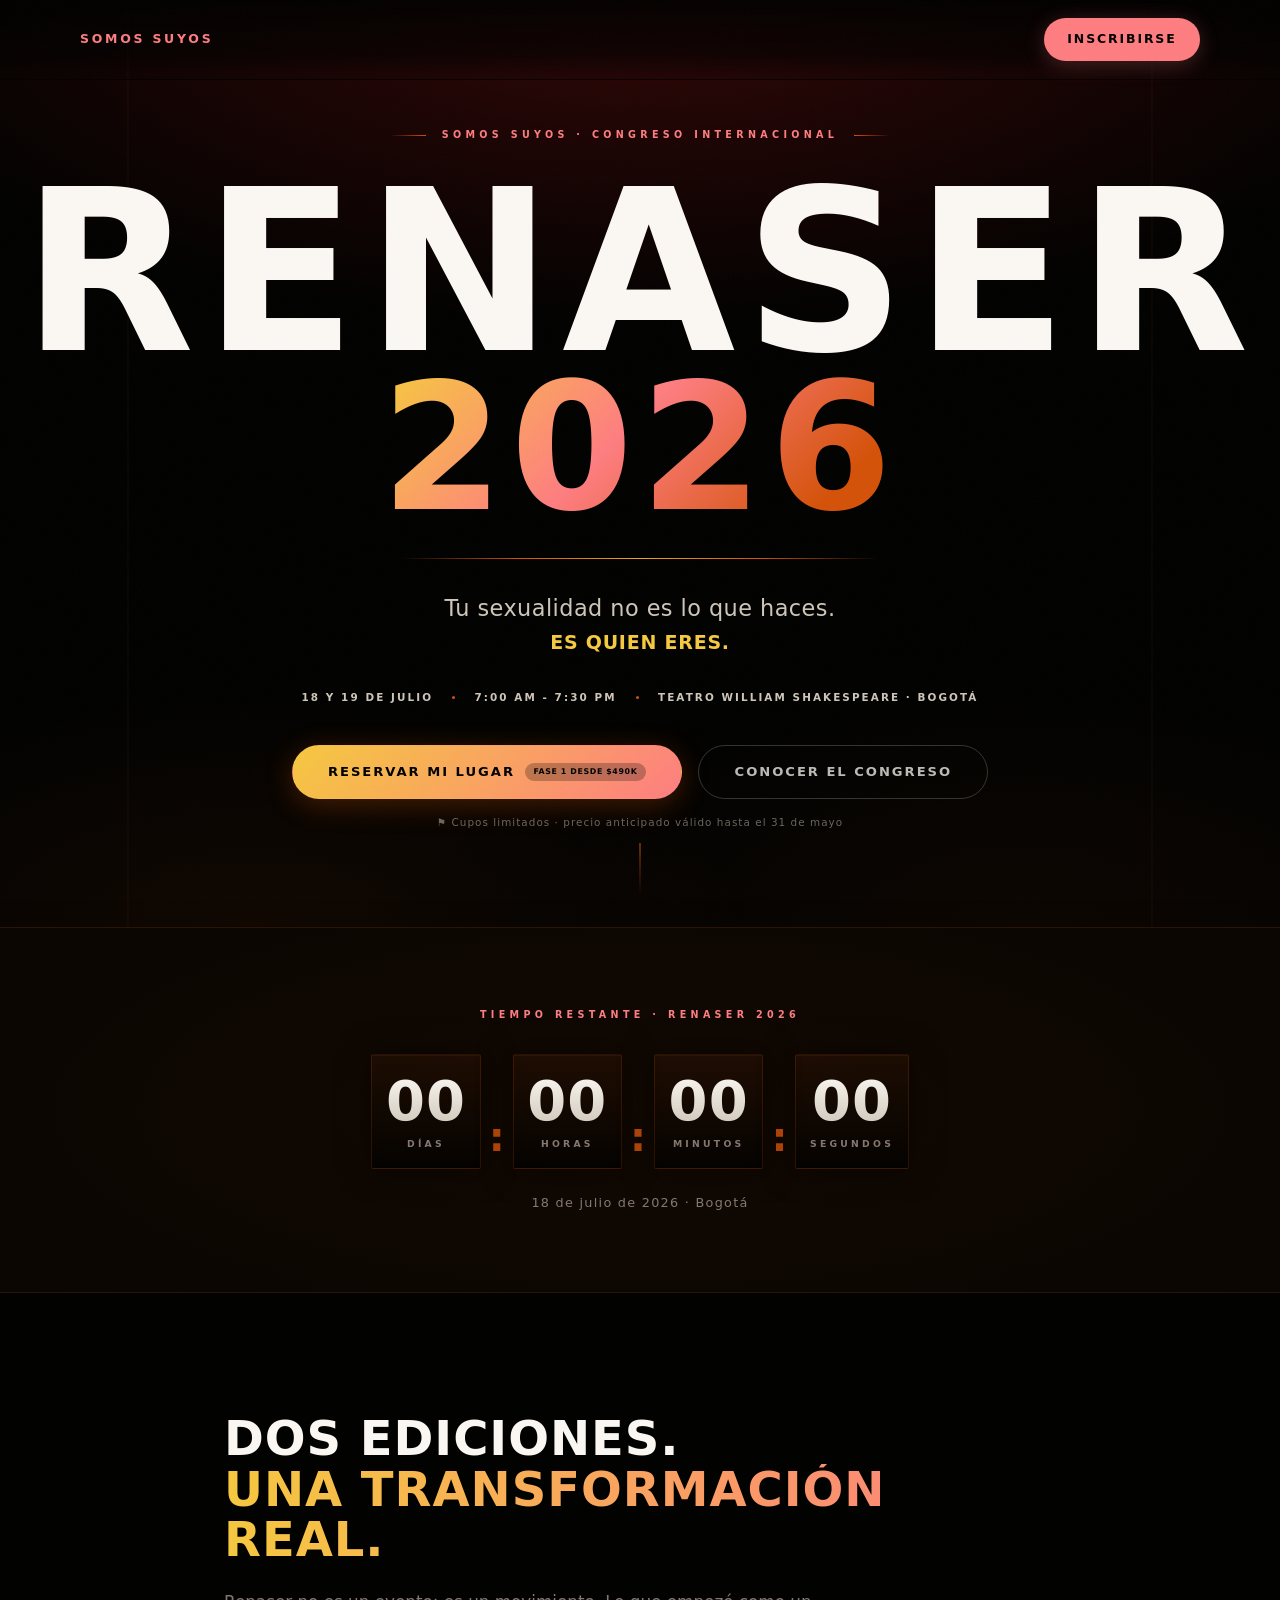
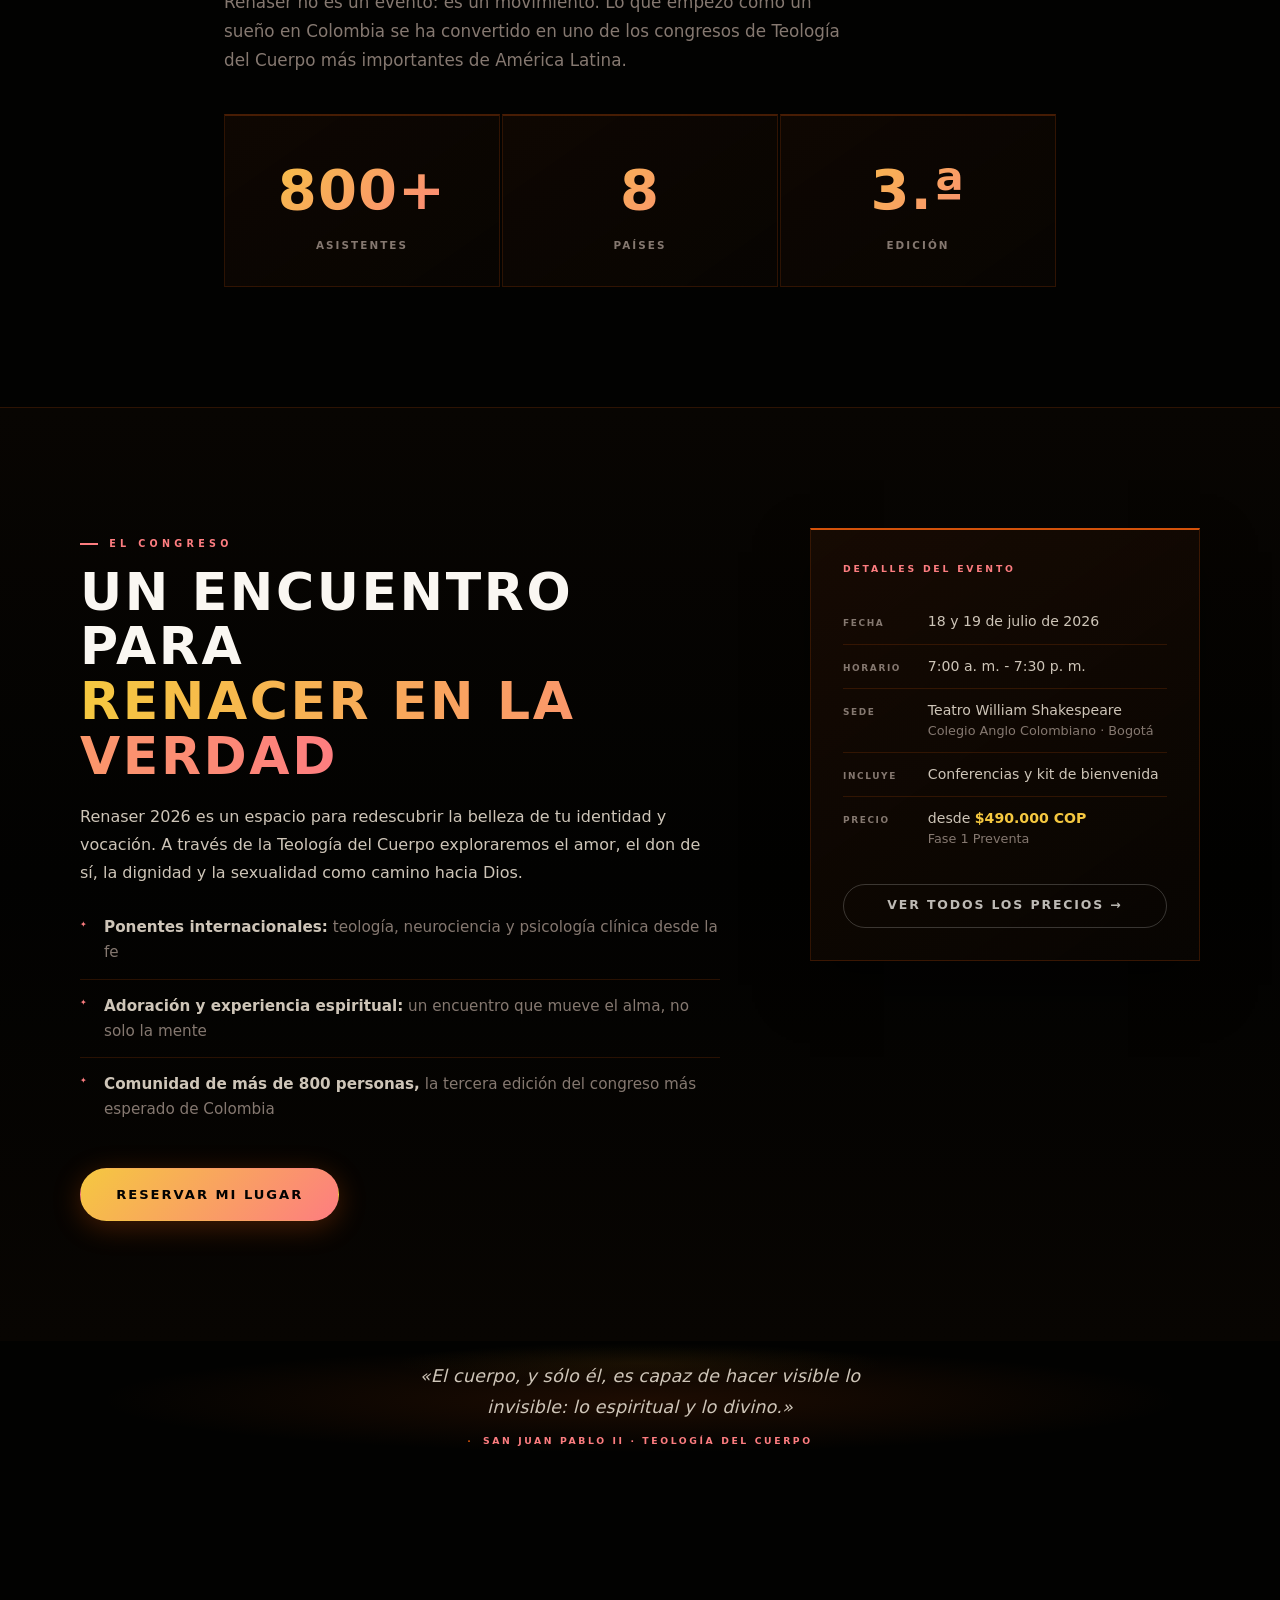
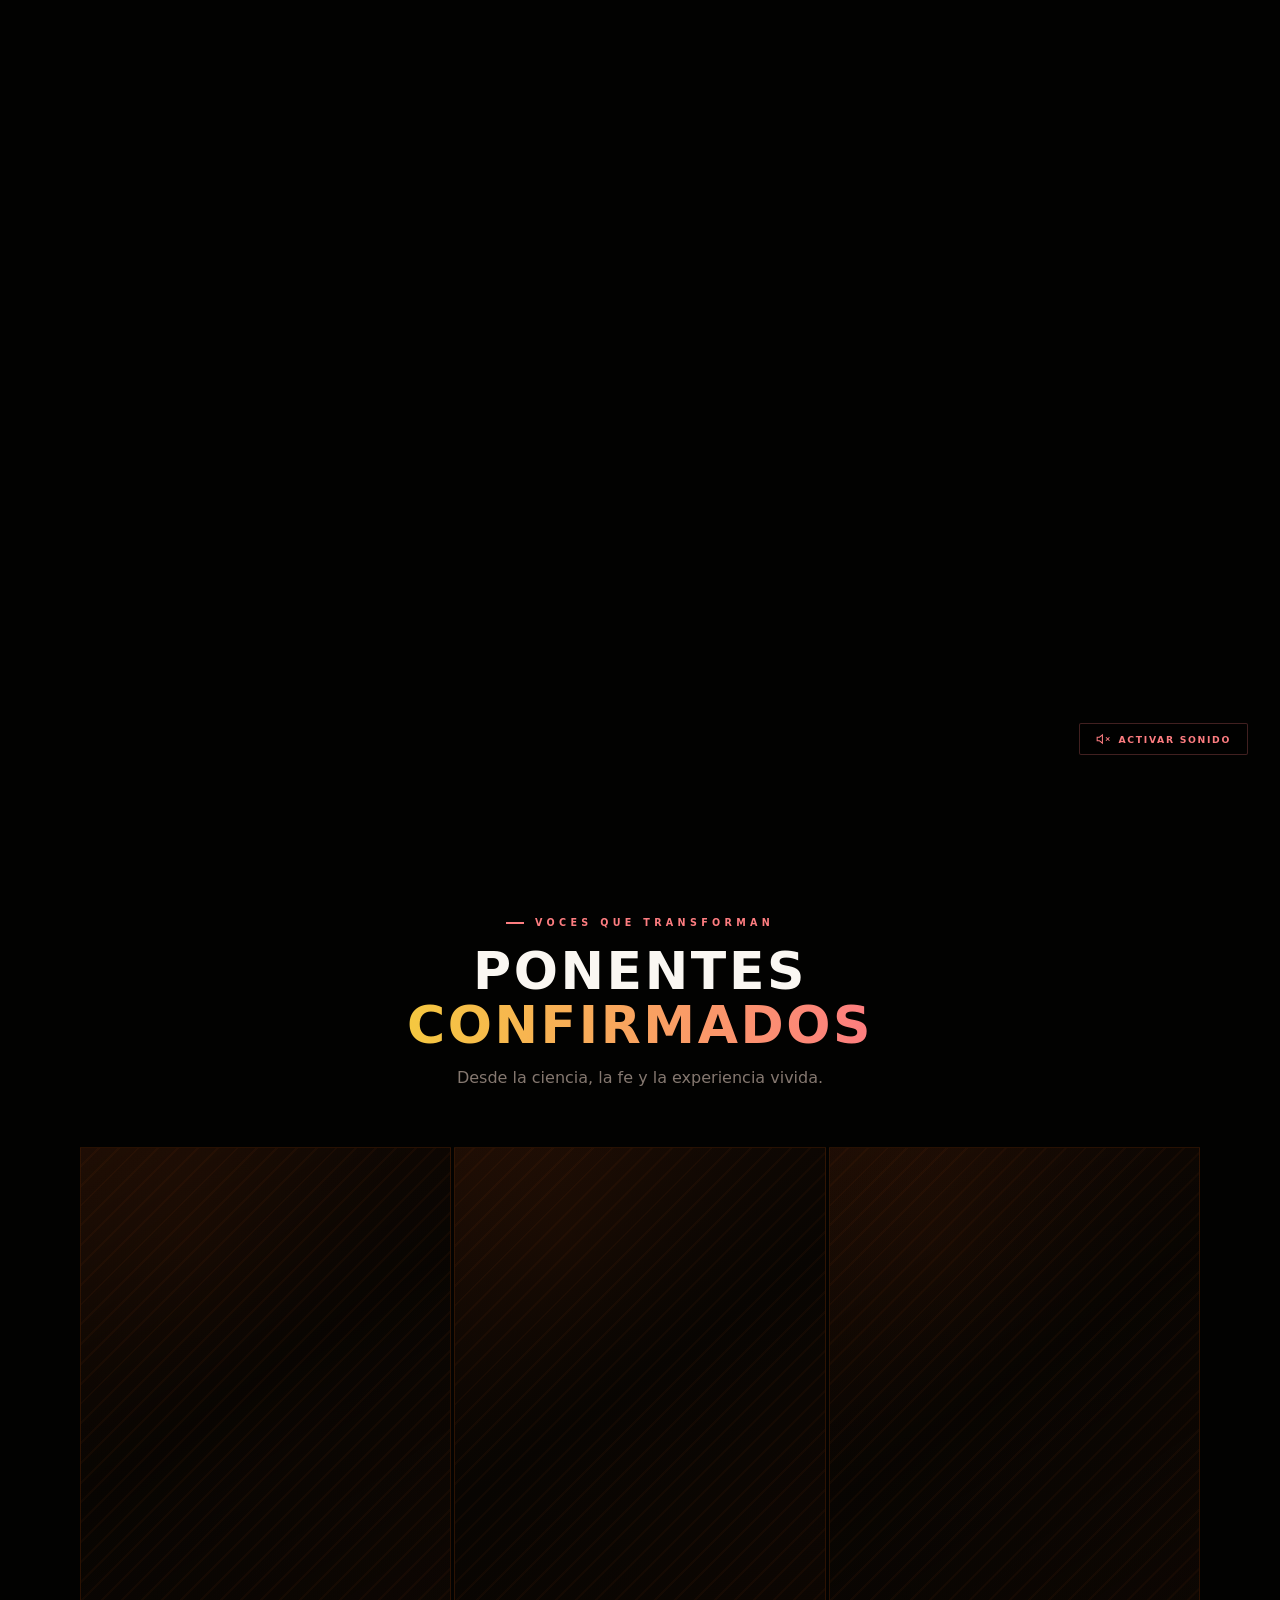
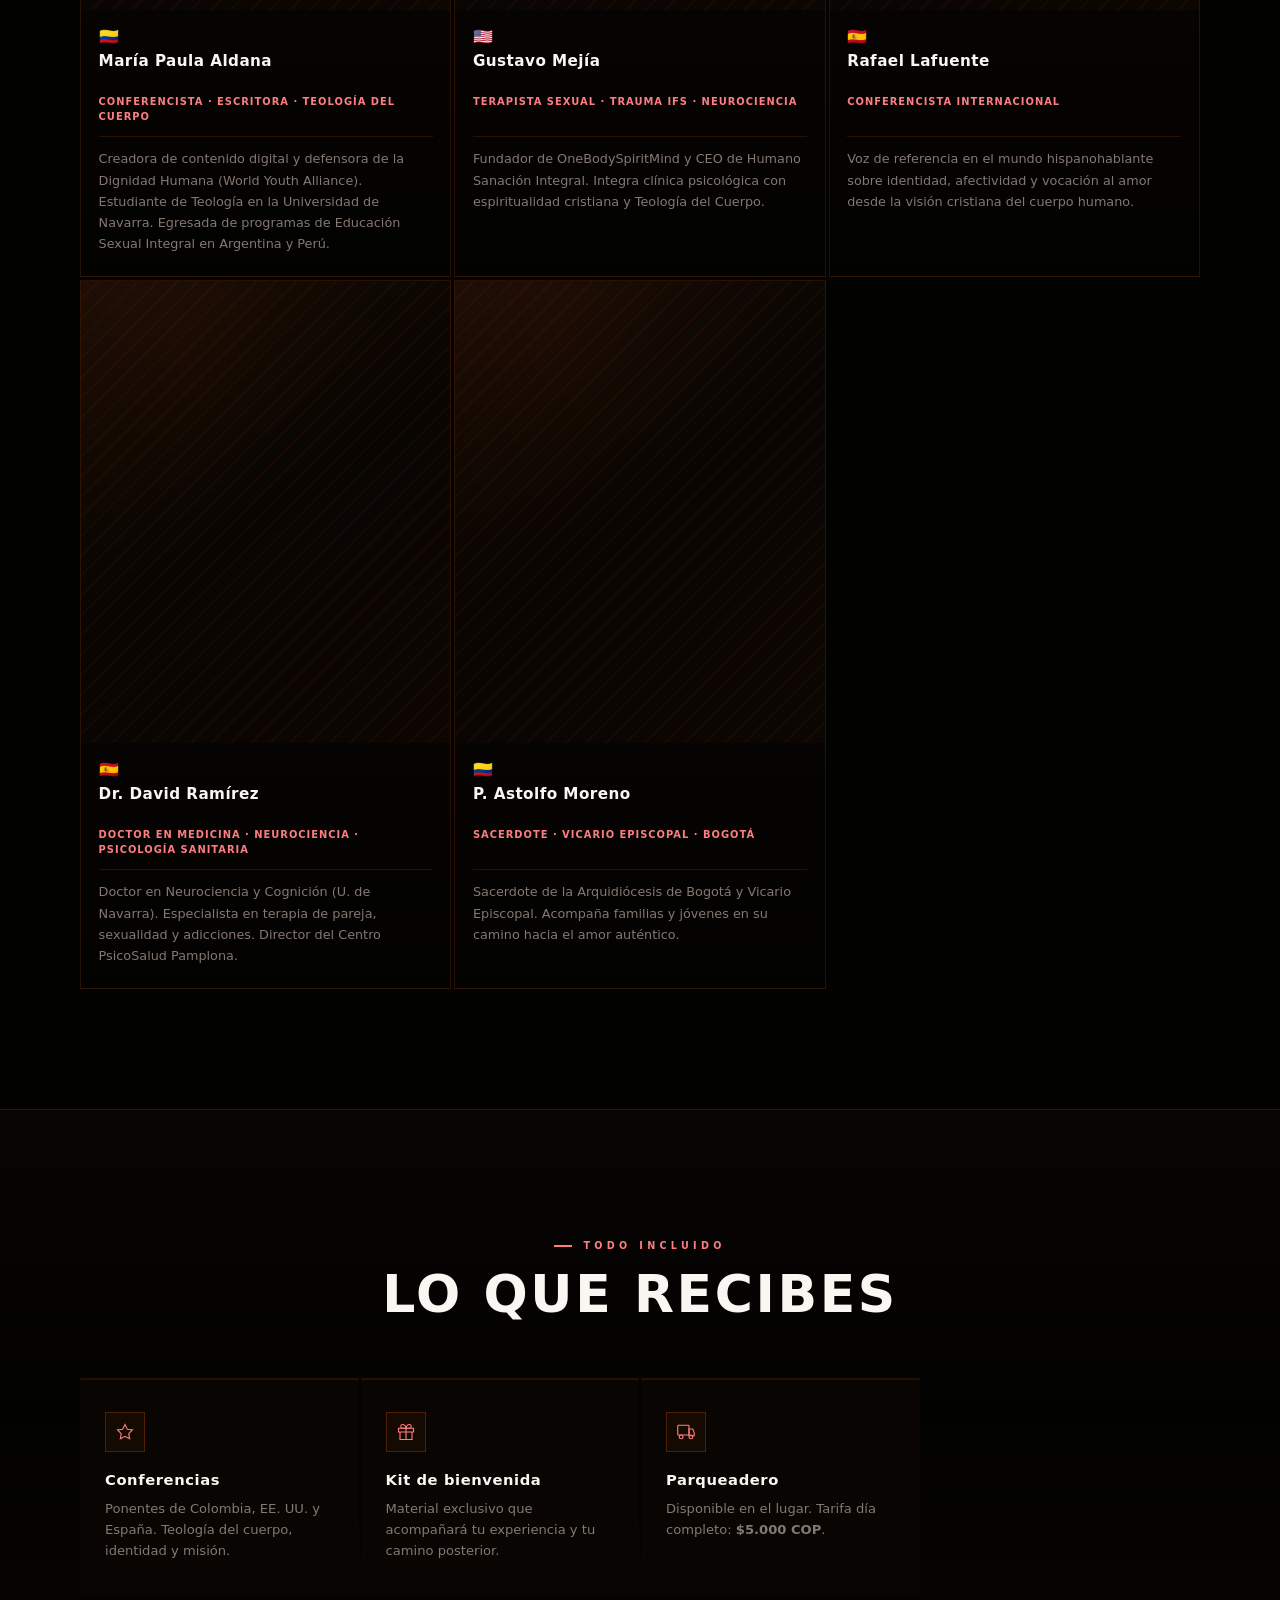
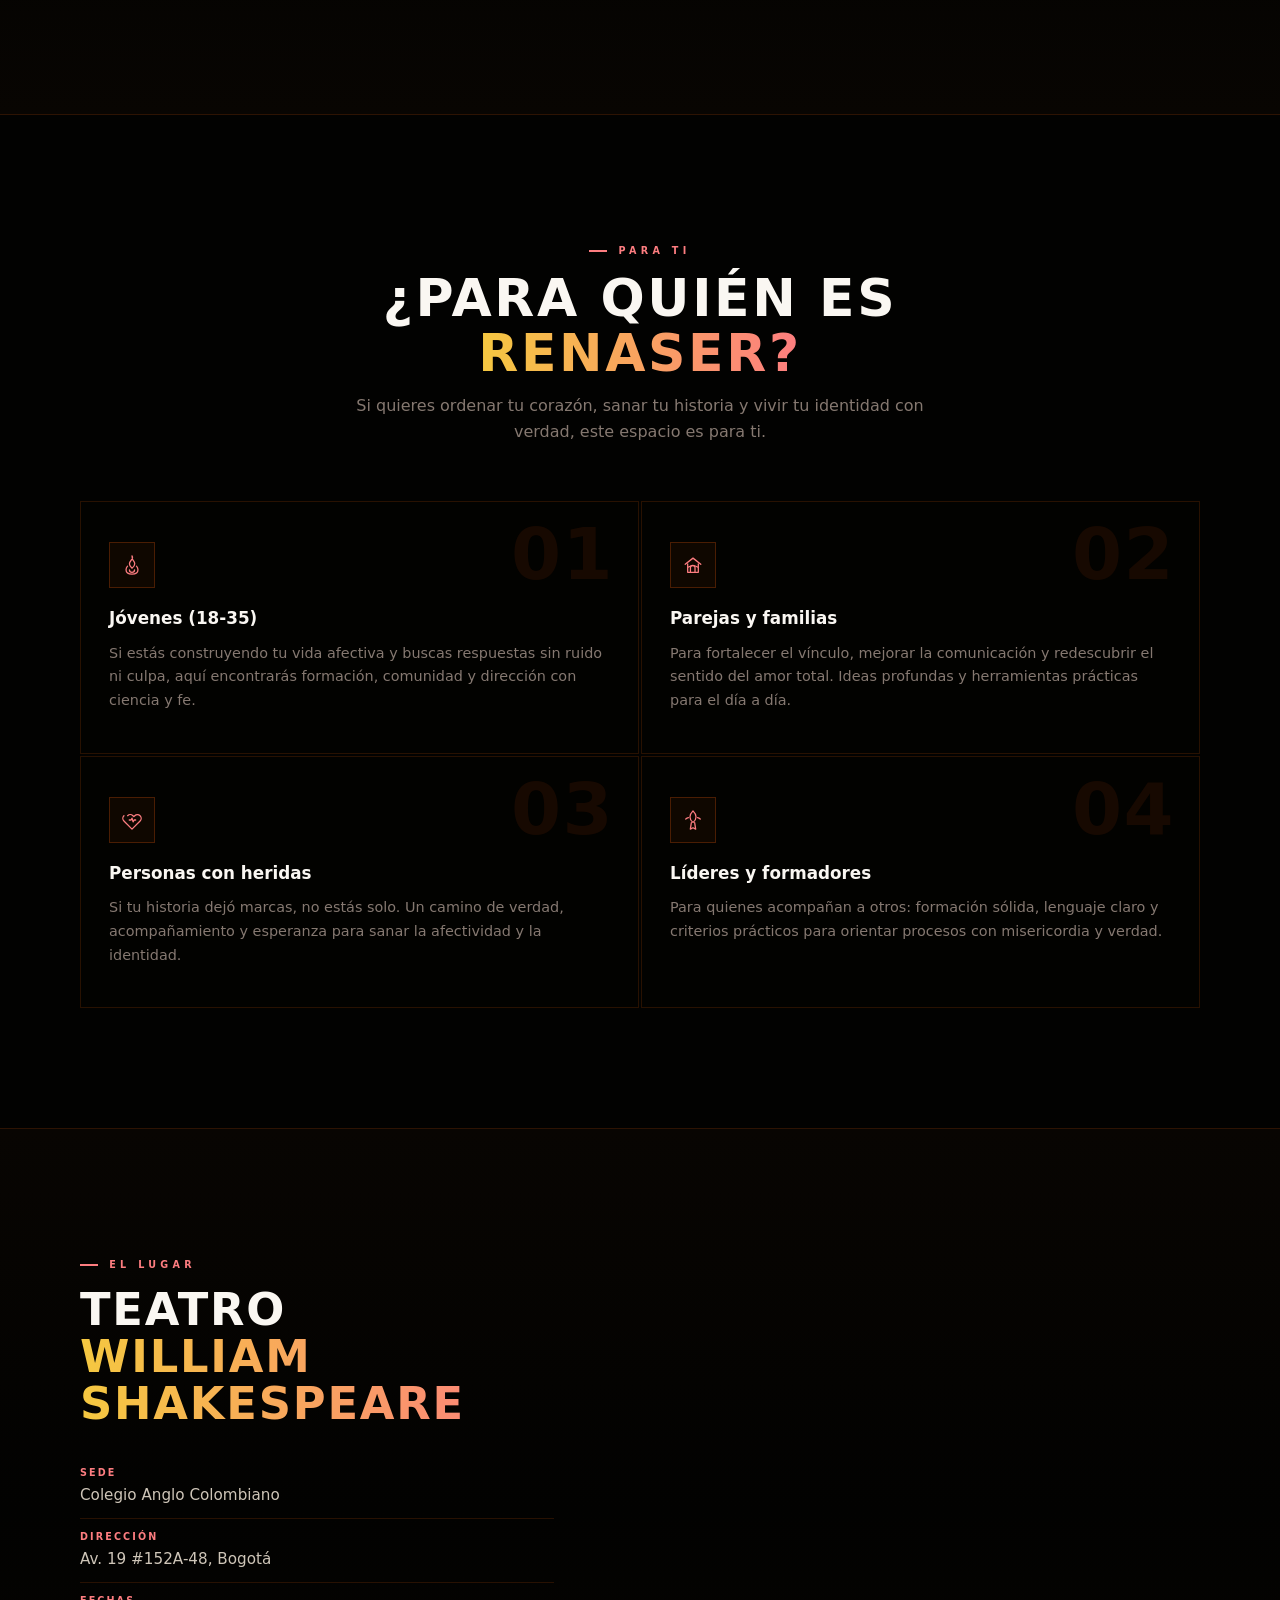
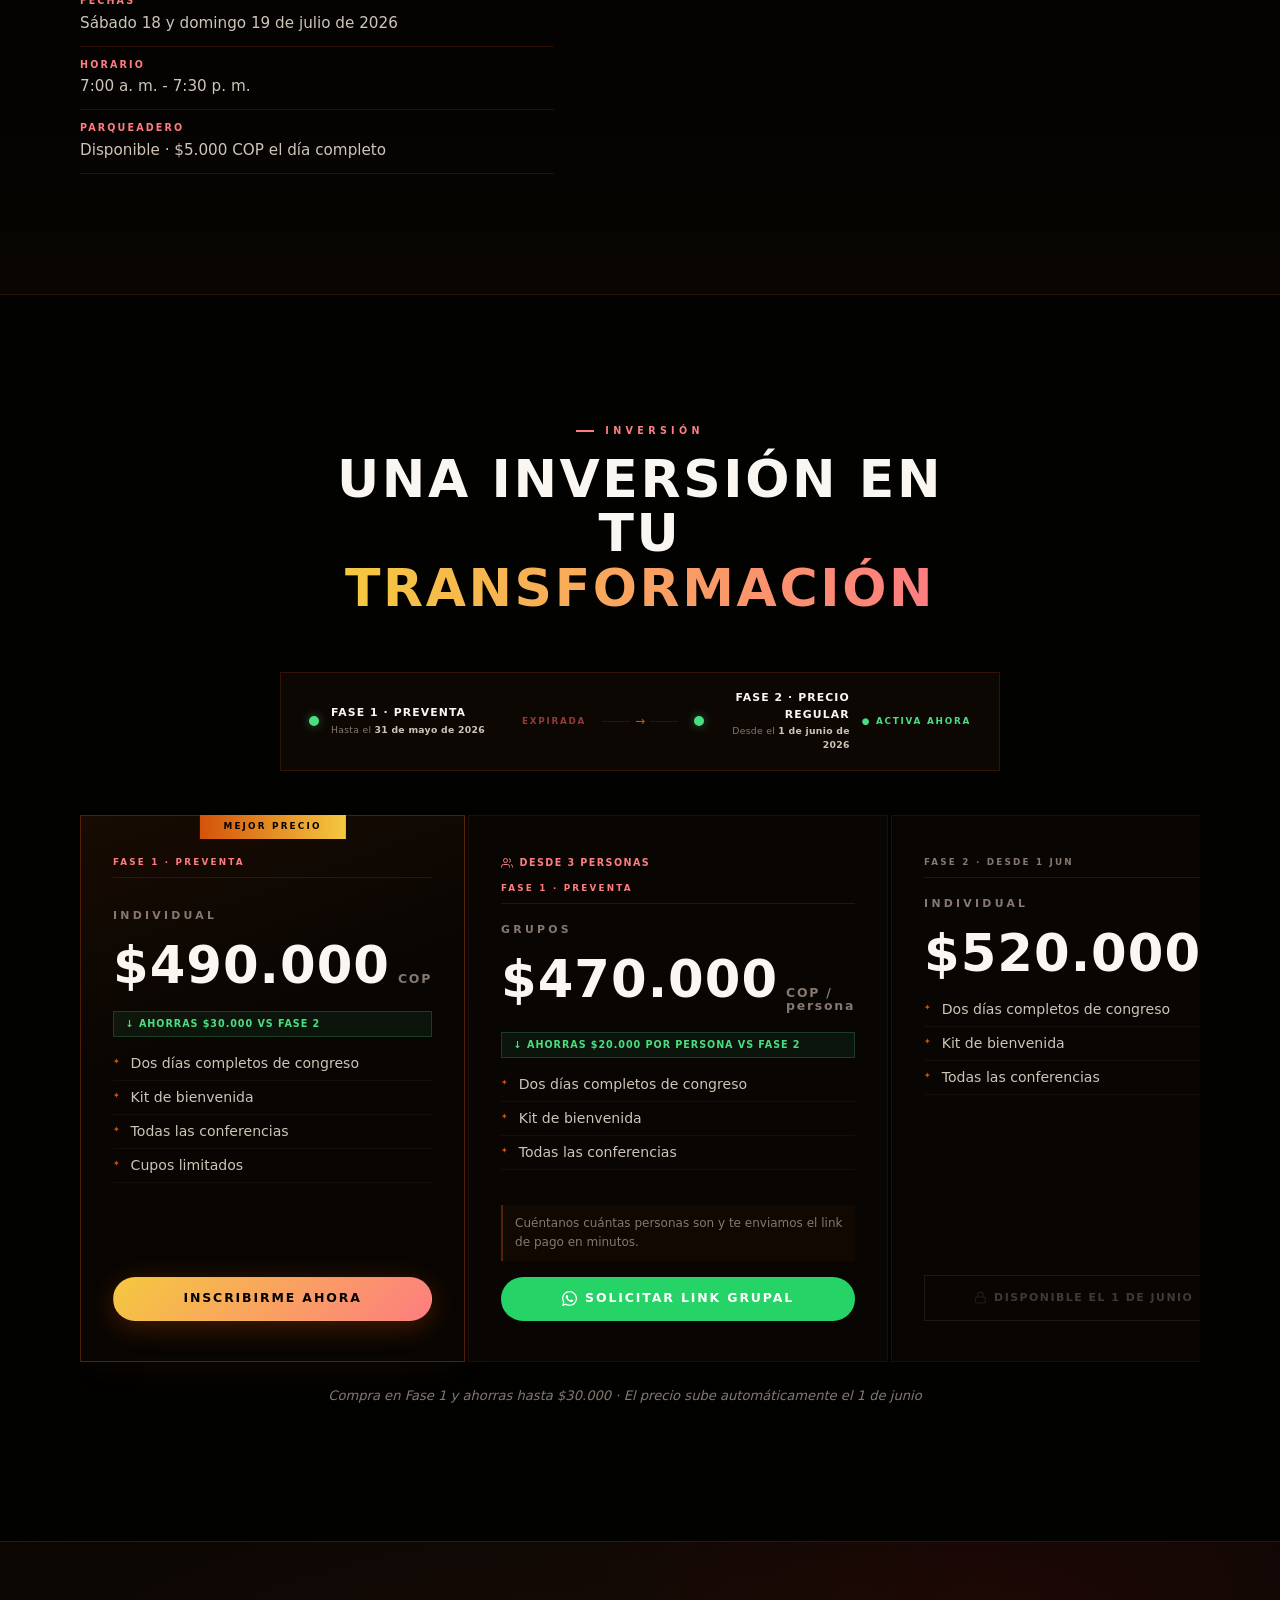
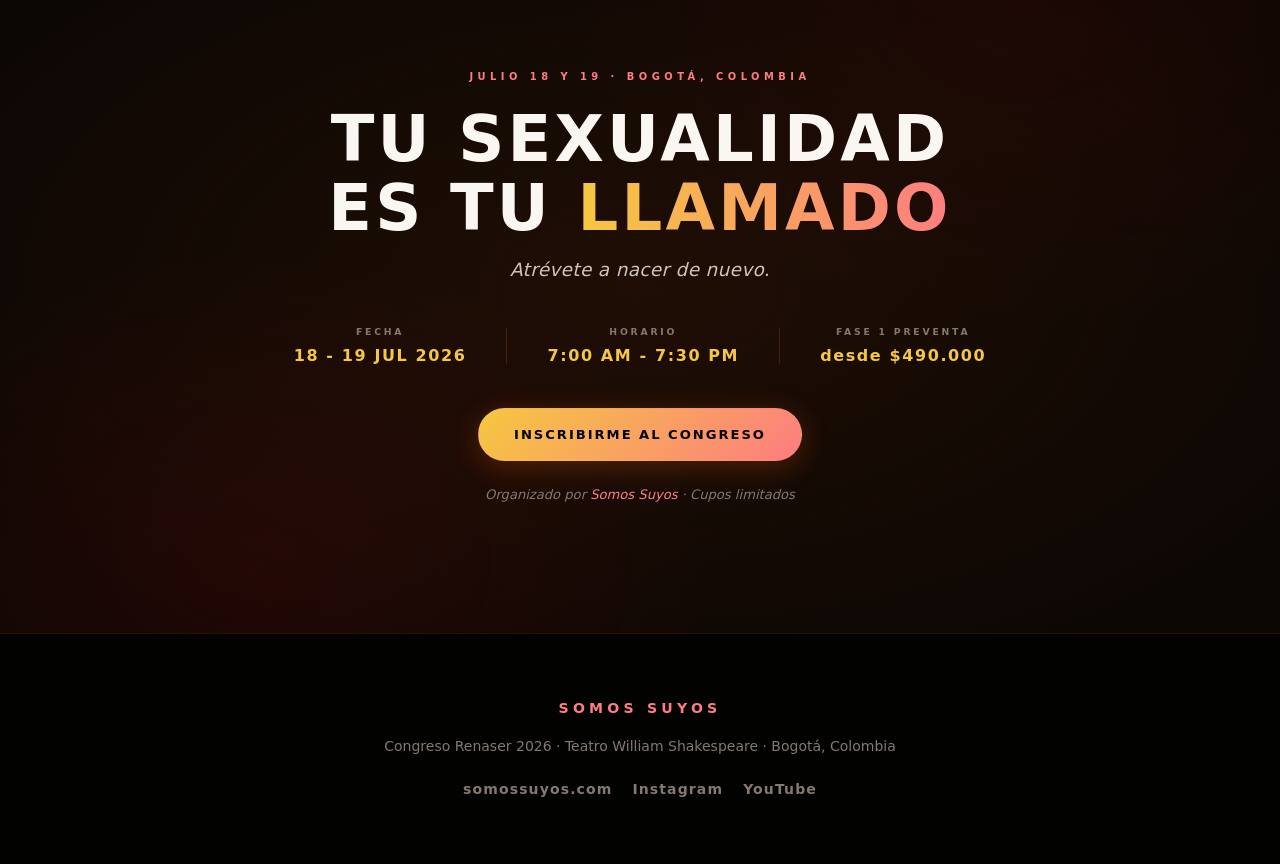
==== commit 8fa98653: "Update landing page content and styles Includes audience section icon refresh plus related layout/st" ====
--- a/index.html
+++ b/index.html
@@ -7,6 +7,7 @@
   <link rel="stylesheet" href="assets/css/styles.css">
 </head>
 <body>
+
   <header class="header" id="header">
     <div class="header__inner">
       <a href="#congress" class="logo">SOMOS SUYOS</a>
@@ -15,33 +16,62 @@
   </header>
 
   <main>
+
+    <!-- ═══ HERO ═══ -->
     <section class="hero" id="congress">
-      <div class="hero__glow" aria-hidden="true"></div>
-      <div class="hero__lines" aria-hidden="true"></div>
-      <div class="container hero__grid">
-        <div class="hero__content">
-          <p class="hero__eyebrow">Congreso nacional · Bogotá, Colombia</p>
-          <h1 class="hero__title">
-            <span class="hero__title-line">RENASER</span>
-            <span class="hero__title-line hero__title-line--year">2026</span>
-          </h1>
-          <p class="hero__subtitle">Atrévete a renacer</p>
-          <p class="hero__desc">Descubre la Teología del Cuerpo como camino de renovación: identidad, dignidad, vocación y amor, mientras tu historia se ilumina con el plan de Dios para la persona humana.</p>
-          <div class="hero__actions">
-            <a href="https://www.somossuyos.com/eventos/congreso-renaser-2026" class="btn btn--primary" target="_blank" rel="noopener noreferrer">Inscribirme ahora</a>
-            <a href="#speakers" class="btn btn--secondary">Ver ponentes</a>
-          </div>
-        </div>
-        <figure class="media-frame media-frame--hero" data-placeholder-label="Renaser 2026">
-          <img src="assets/images/hero-main.jpg" alt="Renaser 2026" width="1200" height="1400" loading="eager" decoding="async">
-        </figure>
-      </div>
-    </section>
-
+
+      <div class="hero-vlines" aria-hidden="true"></div>
+
+      <!-- Content -->
+      <div class="hero__inner">
+        <p class="hero__badge">
+          <span class="hero__badge-line"></span>
+          Somos Suyos · Congreso Internacional
+          <span class="hero__badge-line"></span>
+        </p>
+
+        <h1 class="hero__title">
+          <span class="hero__title-main">RENASER</span>
+          <span class="hero__title-year">2026</span>
+        </h1>
+
+        <div class="hero__divider" aria-hidden="true"></div>
+
+        <p class="hero__tagline">
+          Tu sexualidad no es lo que haces.<br>
+          <span class="hero__tagline-emphasis">Es quien eres.</span>
+        </p>
+
+        <div class="hero__meta">
+          <span class="hero__meta-item"><strong>18 y 19 de Julio</strong></span>
+          <span class="hero__meta-dot" aria-hidden="true"></span>
+          <span class="hero__meta-item"><strong>7:00 AM - 7:30 PM</strong></span>
+          <span class="hero__meta-dot" aria-hidden="true"></span>
+          <span class="hero__meta-item"><strong>Teatro William Shakespeare · Bogotá</strong></span>
+        </div>
+
+        <div class="hero__actions">
+          <a href="https://www.somossuyos.com/eventos/congreso-renaser-2026" class="btn btn--primary btn--large" target="_blank" rel="noopener noreferrer">
+            Reservar mi lugar
+            <span class="btn__badge">Fase 1 desde $490k</span>
+          </a>
+          <a href="#sobre-el-congreso" class="btn btn--ghost btn--large">Conocer el congreso</a>
+        </div>
+        <p class="hero__urgency">⚑ Cupos limitados · precio anticipado válido hasta el 31 de mayo</p>
+      </div>
+
+      <!-- Scroll hint -->
+      <div class="hero-scroll" aria-hidden="true">
+        <span class="hero-scroll__bar"></span>
+      </div>
+
+    </section>
+
+    <!-- ═══ COUNTDOWN ═══ -->
     <section class="countdown" id="countdown" aria-labelledby="countdown-heading">
       <div class="container">
         <h2 id="countdown-heading" class="visually-hidden">Cuenta regresiva al congreso</h2>
-        <p class="countdown__label">Faltan</p>
+        <p class="countdown__label">Tiempo restante · Renaser 2026</p>
         <div class="countdown__grid" role="timer" aria-live="polite">
           <div class="countdown__unit">
             <span class="countdown__value" data-unit="days">00</span>
@@ -67,220 +97,514 @@
       </div>
     </section>
 
+    <!-- ═══ HISTORY / STATS ═══ -->
     <section class="history section" id="history">
       <div class="container history__inner">
-        <h2 class="history__title">
+        <h2 class="history__title" data-reveal="fade-up">
           <span class="history__title-line">DOS EDICIONES.</span>
           <span class="history__title-line history__title-line--accent">UNA TRANSFORMACIÓN REAL.</span>
         </h2>
-        <p class="history__desc">Renaser no es un evento: es un movimiento. Lo que empezó como un sueño en Colombia se ha convertido en uno de los congresos de Teología del Cuerpo más importantes de América Latina.</p>
-        <div class="history__stats">
-          <div class="stat">
-            <span class="stat__value">800+</span>
+        <p class="history__desc" data-reveal="fade-up" data-reveal-delay="100">Renaser no es un evento: es un movimiento. Lo que empezó como un sueño en Colombia se ha convertido en uno de los congresos de Teología del Cuerpo más importantes de América Latina.</p>
+        <div class="history__stats" data-reveal-stagger>
+          <div class="stat" data-reveal="fade-up">
+            <span class="stat__value" data-count="800" data-count-suffix="+">800+</span>
             <span class="stat__label">Asistentes</span>
           </div>
-          <div class="stat">
-            <span class="stat__value">8</span>
+          <div class="stat" data-reveal="fade-up" data-reveal-delay="100">
+            <span class="stat__value" data-count="8">8</span>
             <span class="stat__label">Países</span>
           </div>
-          <div class="stat">
-            <span class="stat__value">3.ª</span>
+          <div class="stat" data-reveal="fade-up" data-reveal-delay="200">
+            <span class="stat__value" data-count="3" data-count-suffix=".ª">3.ª</span>
             <span class="stat__label">Edición</span>
           </div>
         </div>
       </div>
     </section>
 
-    <section class="about section section--alt" id="about-congress">
-      <div class="container about__layout">
-        <figure class="media-frame media-frame--portrait" data-placeholder-label="Renaser 2026">
-          <img src="assets/images/about-story.jpg" alt="Renaser 2026" width="900" height="1100" loading="lazy" decoding="async">
-        </figure>
-        <div class="about__copy">
-          <h2 class="about__title">
-            <span class="about__title-line">UN ENCUENTRO</span>
-            <span class="about__title-line">PARA RENACER</span>
-            <span class="about__title-line about__title-line--accent">EN LA VERDAD</span>
-          </h2>
-          <p class="about__text">Renaser 2026 es un espacio para redescubrir la belleza de tu identidad y vocación. A través de la Teología del Cuerpo exploraremos el amor, el don de sí, la dignidad y la sexualidad como camino hacia Dios.</p>
-          <ul class="about__list">
-            <li>Formación profunda</li>
-            <li>Comunidad transformadora</li>
-            <li>Experiencia encarnada</li>
-          </ul>
-          <blockquote class="about__quote">
-            <p>«El cuerpo, y sólo él, es capaz de hacer visible lo invisible: lo espiritual y lo divino.»</p>
-            <footer>San Juan Pablo II · Teología del Cuerpo</footer>
-          </blockquote>
-        </div>
-      </div>
-    </section>
-
+    <!-- ═══ ABOUT CONGRESS ═══ -->
+    <section class="about-congress section section--alt" id="sobre-el-congreso">
+      <div class="container">
+        <div class="about-congress__layout">
+
+          <div class="about-congress__copy">
+            <p class="section__kicker" data-reveal="fade-up">El congreso</p>
+            <h2 class="section__title" data-reveal="fade-up" data-reveal-delay="60">
+              Un encuentro para<br><span class="section__title-accent">renacer en la verdad</span>
+            </h2>
+            <p class="about-congress__text" data-reveal="fade-up" data-reveal-delay="120">
+              Renaser 2026 es un espacio para redescubrir la belleza de tu identidad y vocación. A través de la Teología del Cuerpo exploraremos el amor, el don de sí, la dignidad y la sexualidad como camino hacia Dios.
+            </p>
+            <ul class="about-congress__list" data-reveal="fade-up" data-reveal-delay="180">
+              <li>
+                <span class="about-congress__list-icon" aria-hidden="true">✦</span>
+                <strong>Ponentes internacionales:</strong> teología, neurociencia y psicología clínica desde la fe
+              </li>
+              <li>
+                <span class="about-congress__list-icon" aria-hidden="true">✦</span>
+                <strong>Adoración y experiencia espiritual:</strong> un encuentro que mueve el alma, no solo la mente
+              </li>
+              <li>
+                <span class="about-congress__list-icon" aria-hidden="true">✦</span>
+                <strong>Comunidad de más de 800 personas,</strong> la tercera edición del congreso más esperado de Colombia
+              </li>
+            </ul>
+            <div data-reveal="fade-up" data-reveal-delay="240">
+              <a href="https://www.somossuyos.com/eventos/congreso-renaser-2026"
+                 class="btn btn--primary btn--large"
+                 target="_blank" rel="noopener noreferrer">
+                Reservar mi lugar
+              </a>
+            </div>
+          </div>
+
+          <div class="about-congress__aside" data-reveal="fade-up" data-reveal-delay="120">
+            <div class="about-congress__card">
+              <p class="about-congress__card-eyebrow">Detalles del evento</p>
+              <dl class="about-congress__details">
+                <div class="about-congress__detail">
+                  <dt>Fecha</dt>
+                  <dd>18 y 19 de julio de 2026</dd>
+                </div>
+                <div class="about-congress__detail">
+                  <dt>Horario</dt>
+                  <dd>7:00 a. m. - 7:30 p. m.</dd>
+                </div>
+                <div class="about-congress__detail">
+                  <dt>Sede</dt>
+                  <dd>Teatro William Shakespeare<br><span>Colegio Anglo Colombiano · Bogotá</span></dd>
+                </div>
+                <div class="about-congress__detail">
+                  <dt>Incluye</dt>
+                  <dd>Conferencias y kit de bienvenida</dd>
+                </div>
+                <div class="about-congress__detail about-congress__detail--price">
+                  <dt>Precio</dt>
+                  <dd>desde <strong>$490.000 COP</strong> <span>Fase 1 Preventa</span></dd>
+                </div>
+              </dl>
+              <a href="#pricing" class="btn btn--ghost about-congress__card-btn">
+                Ver todos los precios →
+              </a>
+            </div>
+          </div>
+
+        </div>
+      </div>
+    </section>
+
+    <!-- ═══ HANDS TRANSITION ═══ -->
+    <div class="hands-break" aria-hidden="true">
+      <div class="hands-break__glow"></div>
+      <div class="hands-break__img-wrap" data-reveal="fade-in">
+        <img
+          src="https://thdmvtpvapfjvglehsys.supabase.co/storage/v1/object/public/Renaser/MANOS%20(1).png"
+          alt=""
+          class="hands-break__img"
+          loading="lazy"
+          decoding="async"
+        >
+      </div>
+      <div class="hands-break__quote" data-reveal="fade-up" data-reveal-delay="150">
+        <p>«El cuerpo, y sólo él, es capaz de hacer visible lo invisible: lo espiritual y lo divino.»</p>
+        <cite>San Juan Pablo II · Teología del Cuerpo</cite>
+      </div>
+    </div>
+
+    <!-- ═══ PROMO VIDEO SECTION ═══ -->
+    <section class="promo-vid" id="about-congress">
+      <div class="promo-vid__video-wrap">
+        <video
+          id="promo-video"
+          class="promo-vid__video"
+          autoplay muted loop playsinline
+          preload="auto">
+          <source src="https://thdmvtpvapfjvglehsys.supabase.co/storage/v1/object/public/video%20renaser/PROX%20RENASER%20(1).mp4" type="video/mp4">
+        </video>
+        <div class="promo-vid__overlay"></div>
+      </div>
+
+      <button class="promo-vid__mute" id="promo-mute" aria-label="Activar sonido" type="button">
+        <svg width="14" height="14" viewBox="0 0 24 24" fill="none" stroke="currentColor" stroke-width="1.8">
+          <polygon points="11 5 6 9 2 9 2 15 6 15 11 19 11 5"/>
+          <line x1="23" y1="9" x2="17" y2="15" class="mute-x1"/>
+          <line x1="17" y1="9" x2="23" y2="15" class="mute-x2"/>
+          <path d="M15.54 8.46a5 5 0 0 1 0 7.07" class="unmute-wave" style="display:none"/>
+        </svg>
+        <span id="promo-mute-label">Activar sonido</span>
+      </button>
+    </section>
+
+    <!-- ═══ SPEAKERS ═══ -->
     <section class="speakers section" id="speakers">
       <div class="container">
         <div class="section__head section__head--center">
-          <h2 class="section__title">Ponentes</h2>
+          <p class="section__kicker" data-reveal="fade-up">Voces que transforman</p>
+          <h2 class="section__title" data-reveal="fade-up" data-reveal-delay="80">Ponentes <span class="section__title-accent">Confirmados</span></h2>
+          <p class="section__sub" data-reveal="fade-up" data-reveal-delay="140">Desde la ciencia, la fe y la experiencia vivida.</p>
         </div>
         <div class="speakers__grid">
-          <article class="speaker-card">
-            <figure class="media-frame media-frame--speaker" data-placeholder-label="Ponente">
-              <img src="assets/images/speaker-maria-paula.jpg" alt="María Paula Aldana" width="640" height="800" loading="lazy" decoding="async">
+
+          <article class="speaker-card" data-reveal="fade-up">
+            <figure class="media-frame media-frame--speaker">
+              <img src="https://thdmvtpvapfjvglehsys.supabase.co/storage/v1/object/public/Renaser/Mapi%20fondo%20morado.PNG" alt="María Paula Aldana" width="640" height="800" loading="lazy" decoding="async">
             </figure>
             <div class="speaker-card__body">
+              <div class="speaker-card__flag">🇨🇴</div>
               <h3 class="speaker-card__name">María Paula Aldana</h3>
-              <p class="speaker-card__country">Colombia</p>
-            </div>
-          </article>
-          <article class="speaker-card">
-            <figure class="media-frame media-frame--speaker" data-placeholder-label="Ponente">
-              <img src="assets/images/speaker-gustavo.jpg" alt="Gustavo Mejía" width="640" height="800" loading="lazy" decoding="async">
+              <p class="speaker-card__role">Conferencista · Escritora · Teología del Cuerpo</p>
+              <p class="speaker-card__bio">Creadora de contenido digital y defensora de la Dignidad Humana (World Youth Alliance). Estudiante de Teología en la Universidad de Navarra. Egresada de programas de Educación Sexual Integral en Argentina y Perú.</p>
+            </div>
+          </article>
+
+          <article class="speaker-card" data-reveal="fade-up" data-reveal-delay="80">
+            <figure class="media-frame media-frame--speaker">
+              <img src="https://thdmvtpvapfjvglehsys.supabase.co/storage/v1/object/public/Renaser/Gustavo%20mejia.jpg" alt="Gustavo Mejía" width="640" height="800" loading="lazy" decoding="async">
             </figure>
             <div class="speaker-card__body">
+              <div class="speaker-card__flag">🇺🇸</div>
               <h3 class="speaker-card__name">Gustavo Mejía</h3>
-              <p class="speaker-card__country">Estados Unidos</p>
-            </div>
-          </article>
-          <article class="speaker-card">
-            <figure class="media-frame media-frame--speaker" data-placeholder-label="Ponente">
-              <img src="assets/images/speaker-rafael.jpg" alt="Rafael Lafuente" width="640" height="800" loading="lazy" decoding="async">
+              <p class="speaker-card__role">Terapista Sexual · Trauma IFS · Neurociencia</p>
+              <p class="speaker-card__bio">Fundador de OneBodySpiritMind y CEO de Humano Sanación Integral. Integra clínica psicológica con espiritualidad cristiana y Teología del Cuerpo.</p>
+            </div>
+          </article>
+
+          <article class="speaker-card" data-reveal="fade-up" data-reveal-delay="160">
+            <figure class="media-frame media-frame--speaker">
+              <img src="https://thdmvtpvapfjvglehsys.supabase.co/storage/v1/object/public/Renaser/Rafael%20sentado.webp" alt="Rafael Lafuente" width="640" height="800" loading="lazy" decoding="async">
             </figure>
             <div class="speaker-card__body">
+              <div class="speaker-card__flag">🇪🇸</div>
               <h3 class="speaker-card__name">Rafael Lafuente</h3>
-              <p class="speaker-card__country">España</p>
-            </div>
-          </article>
-          <article class="speaker-card">
-            <figure class="media-frame media-frame--speaker" data-placeholder-label="Ponente">
-              <img src="assets/images/speaker-david.jpg" alt="Dr. David Ramírez" width="640" height="800" loading="lazy" decoding="async">
+              <p class="speaker-card__role">Conferencista Internacional</p>
+              <p class="speaker-card__bio">Voz de referencia en el mundo hispanohablante sobre identidad, afectividad y vocación al amor desde la visión cristiana del cuerpo humano.</p>
+            </div>
+          </article>
+
+          <article class="speaker-card" data-reveal="fade-up" data-reveal-delay="240">
+            <figure class="media-frame media-frame--speaker">
+              <img src="https://thdmvtpvapfjvglehsys.supabase.co/storage/v1/object/public/Renaser/Dr%20David.avif" alt="Dr. David Ramírez" width="640" height="800" loading="lazy" decoding="async">
             </figure>
             <div class="speaker-card__body">
+              <div class="speaker-card__flag">🇪🇸</div>
               <h3 class="speaker-card__name">Dr. David Ramírez</h3>
-              <p class="speaker-card__country">España</p>
-            </div>
-          </article>
-        </div>
-      </div>
-    </section>
-
+              <p class="speaker-card__role">Doctor en Medicina · Neurociencia · Psicología Sanitaria</p>
+              <p class="speaker-card__bio">Doctor en Neurociencia y Cognición (U. de Navarra). Especialista en terapia de pareja, sexualidad y adicciones. Director del Centro PsicoSalud Pamplona.</p>
+            </div>
+          </article>
+
+          <article class="speaker-card" data-reveal="fade-up" data-reveal-delay="320">
+            <figure class="media-frame media-frame--speaker">
+              <img src="https://thdmvtpvapfjvglehsys.supabase.co/storage/v1/object/public/Renaser/Padre%20astolfo.jpg" alt="Padre Astolfo Moreno" width="640" height="800" loading="lazy" decoding="async">
+            </figure>
+            <div class="speaker-card__body">
+              <div class="speaker-card__flag">🇨🇴</div>
+              <h3 class="speaker-card__name">P. Astolfo Moreno</h3>
+              <p class="speaker-card__role">Sacerdote · Vicario Episcopal · Bogotá</p>
+              <p class="speaker-card__bio">Sacerdote de la Arquidiócesis de Bogotá y Vicario Episcopal. Acompaña familias y jóvenes en su camino hacia el amor auténtico.</p>
+            </div>
+          </article>
+
+        </div>
+      </div>
+    </section>
+
+    <!-- ═══ INCLUDES ═══ -->
     <section class="receive section section--alt" id="receive">
       <div class="container">
         <div class="section__head section__head--center">
-          <h2 class="section__title">Qué incluye</h2>
+          <p class="section__kicker">Todo incluido</p>
+          <h2 class="section__title">Lo que recibes</h2>
         </div>
         <div class="receive__grid">
-          <div class="receive-item">
-            <span class="receive-item__mark" aria-hidden="true"></span>
+          <div class="receive-item" data-reveal="fade-up">
+            <span class="receive-item__mark" aria-hidden="true">
+              <svg viewBox="0 0 24 24" fill="none" stroke="currentColor" stroke-width="1.5" aria-hidden="true"><polygon points="12 2 15.09 8.26 22 9.27 17 14.14 18.18 21.02 12 17.77 5.82 21.02 7 14.14 2 9.27 8.91 8.26 12 2"/></svg>
+            </span>
             <h3 class="receive-item__title">Conferencias</h3>
-          </div>
-          <div class="receive-item">
-            <span class="receive-item__mark" aria-hidden="true"></span>
-            <h3 class="receive-item__title">Comidas incluidas</h3>
-          </div>
-          <div class="receive-item">
-            <span class="receive-item__mark" aria-hidden="true"></span>
+            <p class="receive-item__desc">Ponentes de Colombia, EE. UU. y España. Teología del cuerpo, identidad y misión.</p>
+          </div>
+          <div class="receive-item" data-reveal="fade-up" data-reveal-delay="80">
+            <span class="receive-item__mark" aria-hidden="true">
+              <svg viewBox="0 0 24 24" fill="none" stroke="currentColor" stroke-width="1.5" aria-hidden="true"><path d="M20 12V22H4V12"/><path d="M22 7H2v5h20V7z"/><path d="M12 22V7"/><path d="M12 7H7.5a2.5 2.5 0 010-5C11 2 12 7 12 7z"/><path d="M12 7h4.5a2.5 2.5 0 000-5C13 2 12 7 12 7z"/></svg>
+            </span>
             <h3 class="receive-item__title">Kit de bienvenida</h3>
-          </div>
-          <div class="receive-item">
-            <span class="receive-item__mark" aria-hidden="true"></span>
-            <h3 class="receive-item__title">Parqueadero disponible</h3>
-          </div>
-        </div>
-      </div>
-    </section>
-
+            <p class="receive-item__desc">Material exclusivo que acompañará tu experiencia y tu camino posterior.</p>
+          </div>
+          <div class="receive-item" data-reveal="fade-up" data-reveal-delay="160">
+            <span class="receive-item__mark" aria-hidden="true">
+              <svg viewBox="0 0 24 24" fill="none" stroke="currentColor" stroke-width="1.5" aria-hidden="true"><rect x="1" y="3" width="15" height="13" rx="1"/><path d="M16 8h5l2 5v4h-7V8z"/><circle cx="5.5" cy="18.5" r="2.5"/><circle cx="18.5" cy="18.5" r="2.5"/></svg>
+            </span>
+            <h3 class="receive-item__title">Parqueadero</h3>
+            <p class="receive-item__desc">Disponible en el lugar. Tarifa día completo: <strong>$5.000 COP</strong>.</p>
+          </div>
+        </div>
+      </div>
+    </section>
+
+    <!-- ═══ AUDIENCE ═══ -->
     <section class="audience section" id="who-its-for">
       <div class="container">
         <div class="section__head section__head--center">
-          <h2 class="section__title">Para quién es</h2>
+          <p class="section__kicker">Para ti</p>
+          <h2 class="section__title">¿Para quién es<br><span class="section__title-accent">Renaser?</span></h2>
+          <p class="section__sub">Si quieres ordenar tu corazón, sanar tu historia y vivir tu identidad con verdad, este espacio es para ti.</p>
         </div>
         <div class="audience__grid">
-          <div class="audience-card">
-            <span class="audience-card__num">1</span>
-            <h3 class="audience-card__title">Jóvenes en búsqueda</h3>
-          </div>
-          <div class="audience-card">
-            <span class="audience-card__num">2</span>
+          <div class="audience-card" data-reveal="fade-up">
+            <span class="audience-card__num">01</span>
+            <div class="audience-card__icon" aria-hidden="true">
+              <svg viewBox="0 0 24 24" fill="none" stroke="currentColor" stroke-width="1.4" stroke-linecap="round" stroke-linejoin="round">
+                <!-- Llama / renacer (no set genérico) -->
+                <path d="M12 2c1.3 2 0.2 3.6-0.9 4.8C9.9 8.2 9.2 9.3 9.2 11c0 2 1.4 3.2 2.8 4.5 1.5-1.1 3-2.7 3-4.8 0-1.8-.9-2.8-2-4.1-.8-1-.9-2.6-1-4.6z"/>
+                <path d="M7.1 13.2c-1 1.1-1.6 2.4-1.6 4 0 2.8 2.6 4.8 6.5 4.8s6.5-2 6.5-4.8c0-1.6-.6-2.9-1.6-4"/>
+                <path d="M9.2 17.2c0 1.6 1.2 2.8 2.8 2.8s2.8-1.2 2.8-2.8"/>
+              </svg>
+            </div>
+            <h3 class="audience-card__title">Jóvenes (18-35)</h3>
+            <p class="audience-card__desc">Si estás construyendo tu vida afectiva y buscas respuestas sin ruido ni culpa, aquí encontrarás formación, comunidad y dirección con ciencia y fe.</p>
+          </div>
+          <div class="audience-card" data-reveal="fade-up" data-reveal-delay="100">
+            <span class="audience-card__num">02</span>
+            <div class="audience-card__icon" aria-hidden="true">
+              <svg viewBox="0 0 24 24" fill="none" stroke="currentColor" stroke-width="1.4" stroke-linecap="round" stroke-linejoin="round">
+                <!-- Alianza / hogar (no corazón genérico) -->
+                <path d="M3.5 11.2 12 4.5l8.5 6.7"/>
+                <path d="M6.2 10.8V20h11.6v-9.2"/>
+                <path d="M9.2 20v-5.2c0-1.4 1.1-2.5 2.5-2.5s2.5 1.1 2.5 2.5V20"/>
+                <path d="M7.1 14.2c1.4-1 3.1-1.6 4.9-1.6s3.5.6 4.9 1.6"/>
+              </svg>
+            </div>
             <h3 class="audience-card__title">Parejas y familias</h3>
-          </div>
-          <div class="audience-card">
-            <span class="audience-card__num">3</span>
-            <h3 class="audience-card__title">Hombres y mujeres heridos</h3>
-          </div>
-          <div class="audience-card">
-            <span class="audience-card__num">4</span>
-            <h3 class="audience-card__title">Líderes y mentores</h3>
-          </div>
-        </div>
-      </div>
-    </section>
-
+            <p class="audience-card__desc">Para fortalecer el vínculo, mejorar la comunicación y redescubrir el sentido del amor total. Ideas profundas y herramientas prácticas para el día a día.</p>
+          </div>
+          <div class="audience-card" data-reveal="fade-up" data-reveal-delay="200">
+            <span class="audience-card__num">03</span>
+            <div class="audience-card__icon" aria-hidden="true">
+              <svg viewBox="0 0 24 24" fill="none" stroke="currentColor" stroke-width="1.4" stroke-linecap="round" stroke-linejoin="round">
+                <!-- Sanación / reparación (no escudo genérico) -->
+                <path d="M7.2 7.3c1.6-1.6 4.2-1.6 5.8 0l1 1 1-1c1.6-1.6 4.2-1.6 5.8 0s1.6 4.2 0 5.8L12 22l-8.8-8.9c-1.6-1.6-1.6-4.2 0-5.8"/>
+                <path d="M9 12h2l1-2 1.2 4 1.1-2H16"/>
+              </svg>
+            </div>
+            <h3 class="audience-card__title">Personas con heridas</h3>
+            <p class="audience-card__desc">Si tu historia dejó marcas, no estás solo. Un camino de verdad, acompañamiento y esperanza para sanar la afectividad y la identidad.</p>
+          </div>
+          <div class="audience-card" data-reveal="fade-up" data-reveal-delay="300">
+            <span class="audience-card__num">04</span>
+            <div class="audience-card__icon" aria-hidden="true">
+              <svg viewBox="0 0 24 24" fill="none" stroke="currentColor" stroke-width="1.4" stroke-linecap="round" stroke-linejoin="round">
+                <!-- Guía / liderazgo (no “info” genérico) -->
+                <path d="M12 2c2.2 2.2 3.3 4.4 3.3 6.6 0 2.2-1.1 4.2-3.3 6-2.2-1.8-3.3-3.8-3.3-6C8.7 6.4 9.8 4.2 12 2z"/>
+                <path d="M10.2 14.9 9.1 22l2.9-1.6L14.9 22l-1.1-7.1"/>
+                <path d="M7 9.5c-1 .2-2 .7-2.9 1.5"/>
+                <path d="M17 9.5c1 .2 2 .7 2.9 1.5"/>
+              </svg>
+            </div>
+            <h3 class="audience-card__title">Líderes y formadores</h3>
+            <p class="audience-card__desc">Para quienes acompañan a otros: formación sólida, lenguaje claro y criterios prácticos para orientar procesos con misericordia y verdad.</p>
+          </div>
+        </div>
+      </div>
+    </section>
+
+    <!-- ═══ VENUE ═══ -->
     <section class="venue section section--alt" id="venue">
       <div class="container venue__layout">
         <div class="venue__copy">
-          <h2 class="venue__title">Sede</h2>
+          <p class="about__kicker">El lugar</p>
+          <h2 class="venue__title">Teatro<br><span class="venue__title-accent">William Shakespeare</span></h2>
           <ul class="venue__facts">
-            <li><span class="venue__fact-label">Teatro</span> Teatro William Shakespeare</li>
-            <li><span class="venue__fact-label">Colegio</span> Anglo Colombiano</li>
+            <li><span class="venue__fact-label">Sede</span> Colegio Anglo Colombiano</li>
             <li><span class="venue__fact-label">Dirección</span> Av. 19 #152A-48, Bogotá</li>
             <li><span class="venue__fact-label">Fechas</span> Sábado 18 y domingo 19 de julio de 2026</li>
-            <li><span class="venue__fact-label">Horario</span> 7:00 a. m. — 7:30 p. m.</li>
+            <li><span class="venue__fact-label">Horario</span> 7:00 a. m. - 7:30 p. m.</li>
             <li><span class="venue__fact-label">Parqueadero</span> Disponible · $5.000 COP el día completo</li>
           </ul>
         </div>
-        <figure class="media-frame media-frame--venue" data-placeholder-label="Sede">
-          <img src="assets/images/venue-theater.jpg" alt="Teatro William Shakespeare" width="1400" height="900" loading="lazy" decoding="async">
-        </figure>
-      </div>
-    </section>
-
+        <div class="venue-map-wrap" data-reveal="fade-up">
+          <iframe
+            src="https://maps.google.com/maps?q=Colegio+Anglo+Colombiano,+Av+19+%23152A-48,+Bogota,+Colombia&output=embed&z=17"
+            width="100%" height="380"
+            style="border:0;filter:invert(90%) hue-rotate(175deg) saturate(0.5) brightness(0.75) contrast(1.1)"
+            allowfullscreen="" loading="lazy"
+            referrerpolicy="no-referrer-when-downgrade"
+            title="Teatro William Shakespeare - Colegio Anglo Colombiano, Bogotá">
+          </iframe>
+        </div>
+      </div>
+    </section>
+
+    <!-- ═══ PRICING ═══ -->
     <section class="pricing section" id="pricing">
       <div class="container">
         <div class="section__head section__head--center">
-          <h2 class="section__title">Precios</h2>
-        </div>
+          <p class="section__kicker">Inversión</p>
+          <h2 class="section__title">Una inversión en tu<br><span class="section__title-accent">transformación</span></h2>
+        </div>
+        <!-- Phase timeline bar -->
+        <div class="pricing__phase-bar" data-reveal="fade-up">
+          <div class="pricing__pi pricing__pi--1">
+            <span class="pricing__pi-dot pricing__pi-dot--active"></span>
+            <div class="pricing__pi-body">
+              <strong class="pricing__pi-name">Fase 1 · Preventa</strong>
+              <span class="pricing__pi-date">Hasta el <strong>31 de mayo de 2026</strong></span>
+            </div>
+            <span class="pricing__pi-status" id="pi-status-1">● Activa ahora</span>
+          </div>
+          <div class="pricing__pi-connector" aria-hidden="true">
+            <span class="pricing__pi-line"></span>
+            <span class="pricing__pi-arrow">→</span>
+            <span class="pricing__pi-line pricing__pi-line--right"></span>
+          </div>
+          <div class="pricing__pi pricing__pi--2">
+            <span class="pricing__pi-dot" id="pi-dot-2"></span>
+            <div class="pricing__pi-body">
+              <strong class="pricing__pi-name">Fase 2 · Precio regular</strong>
+              <span class="pricing__pi-date">Desde el <strong>1 de junio de 2026</strong></span>
+            </div>
+            <span class="pricing__pi-status pricing__pi-status--soon" id="pi-status-2">Próximamente</span>
+          </div>
+        </div>
+
+        <div class="pricing__scroll-wrap">
         <div class="pricing__grid">
-          <article class="price-card price-card--featured">
-            <p class="price-card__tier">Preventa</p>
-            <p class="price-card__amount"><span class="price-card__figure">$420.000</span> <span class="price-card__currency">COP</span></p>
+
+          <!-- F1 · Individual -->
+          <article class="price-card price-card--featured" data-phase="1" data-reveal="fade-up">
+            <div class="price-card__badge">Mejor precio</div>
+            <p class="price-card__phase-tag">Fase 1 · Preventa</p>
+            <p class="price-card__tier">Individual</p>
+            <p class="price-card__amount">
+              <span class="price-card__figure">$490.000</span>
+              <span class="price-card__currency">COP</span>
+            </p>
+            <div class="price-card__savings">Ahorras $30.000 vs Fase 2</div>
             <ul class="price-card__list">
               <li>Dos días completos de congreso</li>
-              <li>Comidas incluidas</li>
               <li>Kit de bienvenida</li>
               <li>Todas las conferencias</li>
               <li>Cupos limitados</li>
             </ul>
-            <a href="https://www.somossuyos.com/eventos/congreso-renaser-2026" class="btn btn--primary price-card__btn" target="_blank" rel="noopener noreferrer">Inscribirse</a>
-          </article>
-          <article class="price-card">
-            <p class="price-card__tier">Precio general</p>
-            <p class="price-card__amount"><span class="price-card__figure">$450.000</span> <span class="price-card__currency">COP</span></p>
+            <a href="https://www.somossuyos.com/eventos/congreso-renaser-2026"
+               class="btn btn--primary price-card__btn"
+               target="_blank" rel="noopener noreferrer">
+              Inscribirme ahora
+            </a>
+          </article>
+
+          <!-- F1 · Grupos -->
+          <article class="price-card" data-phase="1" data-reveal="fade-up" data-reveal-delay="80">
+            <div class="price-card__group-tag">
+              <svg width="12" height="12" viewBox="0 0 24 24" fill="none" stroke="currentColor" stroke-width="2" aria-hidden="true"><path d="M17 21v-2a4 4 0 00-4-4H5a4 4 0 00-4 4v2"/><circle cx="9" cy="7" r="4"/><path d="M23 21v-2a4 4 0 00-3-3.87"/><path d="M16 3.13a4 4 0 010 7.75"/></svg>
+              Desde 3 personas
+            </div>
+            <p class="price-card__phase-tag">Fase 1 · Preventa</p>
+            <p class="price-card__tier">Grupos</p>
+            <p class="price-card__amount">
+              <span class="price-card__figure">$470.000</span>
+              <span class="price-card__currency">COP / persona</span>
+            </p>
+            <div class="price-card__savings">Ahorras $20.000 por persona vs Fase 2</div>
             <ul class="price-card__list">
               <li>Dos días completos de congreso</li>
-              <li>Comidas incluidas</li>
               <li>Kit de bienvenida</li>
               <li>Todas las conferencias</li>
             </ul>
-            <a href="https://www.somossuyos.com/eventos/congreso-renaser-2026" class="btn btn--secondary price-card__btn" target="_blank" rel="noopener noreferrer">Inscribirse</a>
-          </article>
-        </div>
-      </div>
-    </section>
-
+            <p class="price-card__group-note">Cuéntanos cuántas personas son y te enviamos el link de pago en minutos.</p>
+            <a href="https://api.whatsapp.com/send/?phone=573223885754&text=Hola%2C+quiero+inscribir+un+grupo+al+Congreso+Renaser+2026+(Fase+1+Preventa).+Gracias&type=phone_number&app_absent=0"
+               class="btn btn--wa price-card__btn"
+               target="_blank" rel="noopener noreferrer">
+              <svg width="15" height="15" viewBox="0 0 24 24" fill="currentColor" aria-hidden="true"><path d="M17.472 14.382c-.297-.149-1.758-.867-2.03-.967-.273-.099-.471-.148-.67.15-.197.297-.767.966-.94 1.164-.173.199-.347.223-.644.075-.297-.15-1.255-.463-2.39-1.475-.883-.788-1.48-1.761-1.653-2.059-.173-.297-.018-.458.13-.606.134-.133.298-.347.446-.52.149-.174.198-.298.298-.497.099-.198.05-.371-.025-.52-.075-.149-.669-1.612-.916-2.207-.242-.579-.487-.5-.669-.51-.173-.008-.371-.01-.57-.01-.198 0-.52.074-.792.372-.272.297-1.04 1.016-1.04 2.479 0 1.462 1.065 2.875 1.213 3.074.149.198 2.096 3.2 5.077 4.487.709.306 1.262.489 1.694.625.712.227 1.36.195 1.871.118.571-.085 1.758-.719 2.006-1.413.248-.694.248-1.289.173-1.413-.074-.124-.272-.198-.57-.347m-5.421 7.403h-.004a9.87 9.87 0 01-5.031-1.378l-.361-.214-3.741.982.998-3.648-.235-.374a9.86 9.86 0 01-1.51-5.26c.001-5.45 4.436-9.884 9.888-9.884 2.64 0 5.122 1.03 6.988 2.898a9.825 9.825 0 012.893 6.994c-.003 5.45-4.437 9.884-9.885 9.884m8.413-18.297A11.815 11.815 0 0012.05 0C5.495 0 .16 5.335.157 11.892c0 2.096.547 4.142 1.588 5.945L.057 24l6.305-1.654a11.882 11.882 0 005.683 1.448h.005c6.554 0 11.89-5.335 11.893-11.893a11.821 11.821 0 00-3.48-8.413z"/></svg>
+              Solicitar link grupal
+            </a>
+          </article>
+
+          <!-- F2 · Individual (locked) -->
+          <article class="price-card price-card--locked" data-phase="2" data-reveal="fade-up" data-reveal-delay="160">
+            <p class="price-card__phase-tag price-card__phase-tag--2">Fase 2 · desde 1 Jun</p>
+            <p class="price-card__tier">Individual</p>
+            <p class="price-card__amount">
+              <span class="price-card__figure">$520.000</span>
+              <span class="price-card__currency">COP</span>
+            </p>
+            <ul class="price-card__list">
+              <li>Dos días completos de congreso</li>
+              <li>Kit de bienvenida</li>
+              <li>Todas las conferencias</li>
+            </ul>
+            <span class="price-card__locked-cta price-card__btn" aria-hidden="true">
+              <svg width="13" height="13" viewBox="0 0 24 24" fill="none" stroke="currentColor" stroke-width="2" aria-hidden="true"><rect x="3" y="11" width="18" height="11" rx="2"/><path d="M7 11V7a5 5 0 0 1 10 0v4"/></svg>
+              Disponible el 1 de junio
+            </span>
+          </article>
+
+          <!-- F2 · Grupos (locked) -->
+          <article class="price-card price-card--locked" data-phase="2" data-reveal="fade-up" data-reveal-delay="240">
+            <div class="price-card__group-tag">
+              <svg width="12" height="12" viewBox="0 0 24 24" fill="none" stroke="currentColor" stroke-width="2" aria-hidden="true"><path d="M17 21v-2a4 4 0 00-4-4H5a4 4 0 00-4 4v2"/><circle cx="9" cy="7" r="4"/><path d="M23 21v-2a4 4 0 00-3-3.87"/><path d="M16 3.13a4 4 0 010 7.75"/></svg>
+              Desde 3 personas
+            </div>
+            <p class="price-card__phase-tag price-card__phase-tag--2">Fase 2 · desde 1 Jun</p>
+            <p class="price-card__tier">Grupos</p>
+            <p class="price-card__amount">
+              <span class="price-card__figure">$490.000</span>
+              <span class="price-card__currency">COP / persona</span>
+            </p>
+            <ul class="price-card__list">
+              <li>Dos días completos de congreso</li>
+              <li>Kit de bienvenida</li>
+              <li>Todas las conferencias</li>
+            </ul>
+            <span class="price-card__locked-cta price-card__btn" aria-hidden="true">
+              <svg width="13" height="13" viewBox="0 0 24 24" fill="none" stroke="currentColor" stroke-width="2" aria-hidden="true"><rect x="3" y="11" width="18" height="11" rx="2"/><path d="M7 11V7a5 5 0 0 1 10 0v4"/></svg>
+              Disponible el 1 de junio
+            </span>
+          </article>
+
+        </div>
+        <p class="pricing__note">Compra en Fase 1 y ahorras hasta $30.000 · El precio sube automáticamente el 1 de junio</p>
+      </div>
+    </section>
+
+    <!-- ═══ FINAL CTA ═══ -->
     <section class="final-cta section" id="register">
       <div class="container final-cta__inner">
-        <p class="final-cta__eyebrow">18–19 de julio · Bogotá, Colombia</p>
-        <h2 class="final-cta__title">TU SEXUALIDAD ES TU LLAMADO</h2>
-        <p class="final-cta__text">Atrévete a renacer</p>
+        <p class="final-cta__eyebrow">Julio 18 y 19 · Bogotá, Colombia</p>
+        <h2 class="final-cta__title">TU SEXUALIDAD<br>ES TU <span class="section__title-accent">LLAMADO</span></h2>
+        <p class="final-cta__text">Atrévete a nacer de nuevo.</p>
+        <div class="final-cta__details">
+          <div class="final-cta__detail">
+            <span class="final-cta__detail-label">Fecha</span>
+            <span class="final-cta__detail-val">18 - 19 JUL 2026</span>
+          </div>
+          <div class="final-cta__divider" aria-hidden="true"></div>
+          <div class="final-cta__detail">
+            <span class="final-cta__detail-label">Horario</span>
+            <span class="final-cta__detail-val">7:00 AM - 7:30 PM</span>
+          </div>
+          <div class="final-cta__divider" aria-hidden="true"></div>
+          <div class="final-cta__detail">
+            <span class="final-cta__detail-label">Fase 1 Preventa</span>
+            <span class="final-cta__detail-val">desde $490.000</span>
+          </div>
+        </div>
         <a href="https://www.somossuyos.com/eventos/congreso-renaser-2026" class="btn btn--primary btn--large final-cta__btn" target="_blank" rel="noopener noreferrer">Inscribirme al congreso</a>
-      </div>
-    </section>
+        <p class="final-cta__note">Organizado por <a href="https://www.somossuyos.com" target="_blank" rel="noopener noreferrer">Somos Suyos</a> · Cupos limitados</p>
+      </div>
+    </section>
+
   </main>
 
   <footer class="footer">
     <div class="container footer__inner">
       <p class="footer__brand">SOMOS SUYOS</p>
       <p class="footer__meta">Congreso Renaser 2026 · Teatro William Shakespeare · Bogotá, Colombia</p>
-      <a href="https://somossuyos.com" class="footer__link" target="_blank" rel="noopener noreferrer">somossuyos.com</a>
+      <div class="footer__links">
+        <a href="https://somossuyos.com" class="footer__link" target="_blank" rel="noopener noreferrer">somossuyos.com</a>
+        <a href="https://www.instagram.com/somos.sos/" class="footer__link" target="_blank" rel="noopener noreferrer">Instagram</a>
+        <a href="https://www.youtube.com/@SomosSuyos" class="footer__link" target="_blank" rel="noopener noreferrer">YouTube</a>
+      </div>
     </div>
   </footer>
 
--- a/assets/css/styles.css
+++ b/assets/css/styles.css
@@ -7,21 +7,26 @@
 }
 
 :root {
-  --bg: #000000;
-  --surface: #0a0a0a;
-  --text: #ffffff;
-  --muted: #b8a99c;
-  --accent: #d9c5b2;
-  --accent-soft: #e3d5ca;
-  --line: rgba(217, 197, 178, 0.22);
-  --font-body: ui-sans-serif, system-ui, -apple-system, "Segoe UI", "Inter", Roboto, "Helvetica Neue", Arial, sans-serif;
-  --font-display: ui-sans-serif, system-ui, -apple-system, "Segoe UI", "Inter", Roboto, Arial, sans-serif;
+  --ember:       #d4520a;
+  --ember2:      #fd7d80;
+  --gold:        #e8a818;
+  --gold2:       #f5c840;
+  --blood:       #3a0808;
+  --bg:          #020201;
+  --surface:     #080502;
+  --surface2:    #0d0704;
+  --text:        #faf7f2;
+  --muted:       #857870;
+  --pearl2:      #cec5b8;
+  --accent:      #fd7d80;
+  --accent-soft: #f5c840;
+  --line:        rgba(212, 82, 10, 0.18);
+  --font-body:   ui-sans-serif, system-ui, -apple-system, "Segoe UI", "Inter", Roboto, "Helvetica Neue", Arial, sans-serif;
+  --font-display:ui-sans-serif, system-ui, -apple-system, "Segoe UI", "Inter", Roboto, Arial, sans-serif;
   --font-script: "Segoe Script", "Snell Roundhand", "Brush Script MT", "Apple Chancery", cursive;
 }
 
-html {
-  scroll-behavior: smooth;
-}
+html { scroll-behavior: smooth; }
 
 body {
   font-family: var(--font-body);
@@ -31,18 +36,29 @@
   overflow-x: hidden;
 }
 
+/* grain overlay */
+body::after {
+  content: '';
+  position: fixed;
+  inset: 0;
+  background-image: url("data:image/svg+xml,%3Csvg viewBox='0 0 512 512' xmlns='http://www.w3.org/2000/svg'%3E%3Cfilter id='n'%3E%3CfeTurbulence type='fractalNoise' baseFrequency='0.75' numOctaves='4' stitchTiles='stitch'/%3E%3C/filter%3E%3Crect width='100%25' height='100%25' filter='url(%23n)' opacity='1'/%3E%3C/svg%3E");
+  opacity: 0.035;
+  pointer-events: none;
+  z-index: 9999;
+  mix-blend-mode: overlay;
+}
+
 .visually-hidden {
   position: absolute;
-  width: 1px;
-  height: 1px;
-  padding: 0;
-  margin: -1px;
+  width: 1px; height: 1px;
+  padding: 0; margin: -1px;
   overflow: hidden;
-  clip: rect(0, 0, 0, 0);
+  clip: rect(0,0,0,0);
   white-space: nowrap;
   border: 0;
 }
 
+/* ── LAYOUT ── */
 .container {
   width: min(1120px, 92vw);
   margin-inline: auto;
@@ -60,12 +76,26 @@
 
 .section__head {
   max-width: 38rem;
-  margin-bottom: clamp(2rem, 5vw, 3rem);
-}
-
-.section__head--center {
-  margin-inline: auto;
-  text-align: center;
+  margin-bottom: clamp(2rem, 5vw, 3.5rem);
+}
+.section__head--center { margin-inline: auto; text-align: center; }
+
+.section__kicker {
+  display: inline-flex;
+  align-items: center;
+  gap: 0.7rem;
+  font-size: 0.6rem;
+  font-weight: 700;
+  letter-spacing: 0.45em;
+  text-transform: uppercase;
+  color: var(--ember2);
+  margin-bottom: 0.85rem;
+}
+.section__kicker::before {
+  content: '';
+  width: 18px; height: 2px;
+  background: var(--ember2);
+  flex-shrink: 0;
 }
 
 .section__title {
@@ -73,952 +103,1263 @@
   font-weight: 800;
   font-stretch: expanded;
   font-size: clamp(2rem, 5vw, 3.25rem);
-  letter-spacing: 0.06em;
+  letter-spacing: 0.05em;
   line-height: 1.05;
   text-transform: uppercase;
   margin-bottom: 0.75rem;
   color: var(--text);
 }
-
+.section__title-accent {
+  background: linear-gradient(90deg, var(--gold2), var(--ember2));
+  -webkit-background-clip: text;
+  -webkit-text-fill-color: transparent;
+  background-clip: text;
+}
+
+.section__sub {
+  font-size: 1rem;
+  color: var(--muted);
+  line-height: 1.65;
+  margin-top: 0.4rem;
+}
+
+/* ── MEDIA FRAMES ── */
 .media-frame {
   position: relative;
   overflow: hidden;
-  border-radius: 4px;
+  border-radius: 2px;
   border: 1px solid var(--line);
   background:
-    linear-gradient(145deg, rgba(217, 197, 178, 0.08) 0%, rgba(10, 10, 10, 0.96) 50%, rgba(217, 197, 178, 0.04) 100%),
-    radial-gradient(ellipse at 30% 20%, rgba(217, 197, 178, 0.1) 0%, transparent 55%);
-  box-shadow: 0 24px 64px rgba(0, 0, 0, 0.55), 0 0 0 1px rgba(255, 255, 255, 0.04) inset;
-  transition: border-color 0.35s ease, box-shadow 0.35s ease, transform 0.35s ease;
-}
-
+    linear-gradient(145deg, rgba(212,82,10,0.06) 0%, rgba(8,5,2,0.96) 50%, rgba(212,82,10,0.03) 100%),
+    radial-gradient(ellipse at 30% 20%, rgba(212,82,10,0.08) 0%, transparent 55%);
+  box-shadow: 0 24px 64px rgba(0,0,0,0.65), inset 0 0 0 1px rgba(212,82,10,0.04);
+  transition: border-color 0.35s, box-shadow 0.35s, transform 0.35s;
+}
 .media-frame:hover {
-  border-color: rgba(217, 197, 178, 0.4);
-  box-shadow: 0 32px 72px rgba(0, 0, 0, 0.6), 0 0 40px rgba(217, 197, 178, 0.06);
-}
-
-.media-frame img {
-  display: block;
-  width: 100%;
-  height: 100%;
-  object-fit: cover;
-}
-
+  border-color: rgba(253,125,128,0.4);
+  box-shadow: 0 32px 72px rgba(0,0,0,0.7), 0 0 40px rgba(212,82,10,0.1);
+}
+.media-frame img { display: block; width: 100%; height: 100%; object-fit: cover; }
 .media-frame::after {
   display: none;
-  position: absolute;
-  inset: 0;
-  align-items: center;
-  justify-content: center;
-  padding: 1.5rem;
-  text-align: center;
-  font-size: 0.75rem;
-  font-weight: 700;
-  letter-spacing: 0.2em;
-  text-transform: uppercase;
+  position: absolute; inset: 0;
+  align-items: center; justify-content: center;
+  padding: 1.5rem; text-align: center;
+  font-size: 0.75rem; font-weight: 700;
+  letter-spacing: 0.2em; text-transform: uppercase;
   color: var(--muted);
-  background: repeating-linear-gradient(
-    -45deg,
-    rgba(217, 197, 178, 0.05) 0 2px,
-    transparent 2px 14px
-  );
-}
-
-.media-frame.is-placeholder::after {
-  display: flex;
-  content: attr(data-placeholder-label);
-}
-
-.media-frame--hero {
-  min-height: clamp(280px, 42vw, 520px);
-  aspect-ratio: 4 / 5;
-  max-height: min(72vh, 640px);
-}
-
-.media-frame--portrait {
-  min-height: clamp(300px, 48vw, 540px);
-  aspect-ratio: 3 / 4;
-}
-
-.media-frame--speaker {
-  aspect-ratio: 4 / 5;
-  min-height: 280px;
-}
-
-.media-frame--venue {
-  min-height: clamp(260px, 38vw, 420px);
-  aspect-ratio: 16 / 10;
-}
-
+  background: repeating-linear-gradient(-45deg, rgba(212,82,10,0.05) 0 2px, transparent 2px 14px);
+}
+.media-frame.is-placeholder::after { display: flex; content: attr(data-placeholder-label); }
+
+.media-frame--portrait  { min-height: clamp(300px,48vw,540px); aspect-ratio: 3/4; }
+.media-frame--speaker   { aspect-ratio: 4/5; min-height: 260px; }
+.media-frame--venue     { min-height: clamp(260px,38vw,420px); aspect-ratio: 16/10; }
+
+/* ── HEADER ── */
 .header {
-  position: fixed;
-  top: 0;
-  left: 0;
-  right: 0;
-  z-index: 100;
-  padding: 1rem 0;
-  background: linear-gradient(180deg, rgba(0, 0, 0, 0.94) 0%, rgba(0, 0, 0, 0.75) 70%, transparent 100%);
-  border-bottom: 1px solid var(--line);
-  transition: background 0.35s ease, border-color 0.35s ease, backdrop-filter 0.35s ease;
-}
-
+  position: fixed; top: 0; left: 0; right: 0; z-index: 200;
+  padding: 1.1rem 0;
+  background: linear-gradient(180deg, rgba(2,2,1,0.92) 0%, rgba(2,2,1,0.6) 70%, transparent 100%);
+  border-bottom: 1px solid transparent;
+  transition: background 0.4s, border-color 0.4s, backdrop-filter 0.4s;
+}
 .header.is-scrolled {
-  background: rgba(10, 10, 10, 0.92);
-  backdrop-filter: blur(12px);
-  border-bottom-color: rgba(217, 197, 178, 0.28);
-}
-
+  background: rgba(2,2,1,0.96);
+  backdrop-filter: blur(20px);
+  border-bottom-color: var(--line);
+}
 .header__inner {
   width: min(1120px, 92vw);
   margin-inline: auto;
-  display: flex;
-  align-items: center;
-  justify-content: space-between;
-  gap: 1.5rem;
-}
-
+  display: flex; align-items: center; justify-content: space-between; gap: 1.5rem;
+}
 .logo {
   font-family: var(--font-display);
-  font-weight: 800;
-  font-stretch: expanded;
-  letter-spacing: 0.16em;
-  font-size: 0.8rem;
-  color: var(--text);
-  text-decoration: none;
-  transition: color 0.25s ease;
-}
-
-.logo:hover {
-  color: var(--accent);
-}
-
+  font-weight: 800; font-stretch: expanded;
+  letter-spacing: 0.22em; font-size: 0.78rem;
+  color: var(--ember2); text-decoration: none;
+  transition: color 0.25s;
+}
+.logo:hover { color: var(--gold2); }
+
+/* ── BUTTONS ── */
 .btn {
-  display: inline-flex;
-  align-items: center;
-  justify-content: center;
-  padding: 0.75rem 1.35rem;
-  font-size: 0.8125rem;
-  font-weight: 600;
-  letter-spacing: 0.1em;
-  text-transform: uppercase;
+  display: inline-flex; align-items: center; justify-content: center;
+  padding: 0.72rem 1.4rem;
+  font-size: 0.78rem; font-weight: 700;
+  letter-spacing: 0.15em; text-transform: uppercase;
   text-decoration: none;
   border-radius: 999px;
   border: 1px solid transparent;
   cursor: pointer;
   font-family: var(--font-body);
-  transition: transform 0.25s ease, box-shadow 0.25s ease, border-color 0.25s ease, background 0.25s ease, color 0.25s ease;
-}
-
-.btn:hover {
-  transform: translateY(-2px);
-}
-
-.btn--large {
-  padding: 0.95rem 2rem;
-  font-size: 0.875rem;
-}
+  transition: transform 0.2s, box-shadow 0.2s, border-color 0.2s, background 0.2s, color 0.2s;
+}
+.btn:hover { transform: translateY(-2px); }
+.btn--large { padding: 1rem 2.2rem; font-size: 0.82rem; }
 
 .btn--header {
-  background: var(--accent);
+  background: var(--ember2); color: var(--bg);
+  box-shadow: 0 4px 20px rgba(253,125,128,0.25);
+}
+.btn--header:hover { background: var(--gold2); box-shadow: 0 8px 28px rgba(245,200,64,0.3); }
+
+.btn--primary {
+  background: linear-gradient(135deg, var(--gold2), var(--ember2));
   color: var(--bg);
-  box-shadow: 0 4px 24px rgba(217, 197, 178, 0.2);
-}
-
-.btn--header:hover {
-  background: var(--accent-soft);
-  box-shadow: 0 8px 28px rgba(217, 197, 178, 0.28);
-}
-
-.btn--primary {
-  background: var(--accent);
-  color: var(--bg);
-  box-shadow: 0 6px 28px rgba(217, 197, 178, 0.22);
-}
-
-.btn--primary:hover {
-  background: var(--accent-soft);
-  box-shadow: 0 10px 36px rgba(217, 197, 178, 0.3);
-}
+  box-shadow: 0 6px 28px rgba(212,82,10,0.3);
+}
+.btn--primary:hover { box-shadow: 0 12px 40px rgba(212,82,10,0.5); }
 
 .btn--secondary {
-  background: transparent;
-  color: var(--text);
-  border-color: var(--line);
-}
-
-.btn--secondary:hover {
-  border-color: var(--accent);
-  background: rgba(217, 197, 178, 0.08);
-  box-shadow: 0 0 24px rgba(217, 197, 178, 0.08);
-}
-
+  background: transparent; color: var(--ember2);
+  border-color: rgba(212,82,10,0.4);
+}
+.btn--secondary:hover { border-color: var(--ember2); background: rgba(212,82,10,0.06); }
+
+.btn--ghost {
+  background: transparent; color: rgba(250,247,242,0.75);
+  border-color: rgba(250,247,242,0.2);
+}
+.btn--ghost:hover { border-color: rgba(250,247,242,0.5); color: var(--text); background: rgba(255,255,255,0.04); }
+
+/* badge inside primary CTA */
+.btn__badge {
+  display: inline-block;
+  margin-left: 0.6rem;
+  padding: 0.18rem 0.55rem;
+  background: rgba(2,2,1,0.25);
+  border-radius: 999px;
+  font-size: 0.6em;
+  font-weight: 700;
+  letter-spacing: 0.08em;
+  vertical-align: middle;
+  white-space: nowrap;
+}
+
+/* urgency line under hero CTAs */
+.hero__urgency {
+  margin-top: 1rem;
+  font-size: 0.65rem;
+  font-weight: 500;
+  letter-spacing: 0.1em;
+  color: rgba(206,197,184,0.5);
+  opacity: 0;
+  animation: heroFade 1s 1.8s forwards;
+}
+.hero__urgency::before { margin-right: 0.35rem; }
+
+/* ════════════════════════════════════════
+   HERO — full-screen video background
+════════════════════════════════════════ */
 .hero {
   position: relative;
   min-height: 100vh;
   display: flex;
   align-items: center;
-  padding: 6.5rem 0 clamp(3rem, 8vw, 5rem);
-  background: radial-gradient(ellipse 80% 60% at 50% 0%, var(--surface) 0%, var(--bg) 55%);
-  scroll-margin-top: 5.5rem;
-}
-
-.hero__glow {
+  justify-content: center;
+  overflow: hidden;
+  scroll-margin-top: 0;
+  background:
+    radial-gradient(ellipse 110% 60% at 50% 0%, rgba(58,8,8,0.85) 0%, transparent 58%),
+    radial-gradient(ellipse 70% 45% at 20% 100%, rgba(212,82,10,0.07) 0%, transparent 55%),
+    radial-gradient(ellipse 70% 45% at 80% 100%, rgba(212,82,10,0.05) 0%, transparent 55%),
+    var(--bg);
+}
+
+/* YouTube iframe stretched to cover */
+.hero-video-wrap {
+  position: absolute; inset: 0;
+  overflow: hidden; pointer-events: none; z-index: 0;
+}
+.hero-video-wrap iframe {
   position: absolute;
-  inset: 10% 15% auto;
-  height: 50vh;
-  background: radial-gradient(ellipse at center, rgba(217, 197, 178, 0.08) 0%, transparent 65%);
+  top: 50%; left: 50%;
+  width: 177.78vh;   /* 16:9 at full height */
+  height: 100vh;
+  min-width: 100%;
+  min-height: 56.25vw; /* 16:9 at full width */
+  transform: translate(-50%, -50%);
+  border: none;
   pointer-events: none;
 }
 
-.hero__lines {
-  position: absolute;
-  inset: 0;
+/* Dark gradient overlay on video */
+.hero-overlay {
+  position: absolute; inset: 0; z-index: 1;
+  background:
+    linear-gradient(180deg,
+      rgba(2,2,1,0.55) 0%,
+      rgba(2,2,1,0.25) 35%,
+      rgba(2,2,1,0.25) 60%,
+      rgba(2,2,1,0.82) 100%
+    ),
+    radial-gradient(ellipse 80% 60% at 50% 50%, rgba(58,8,8,0.35), transparent);
+}
+
+/* subtle vertical accent lines */
+.hero-vlines {
+  position: absolute; inset: 0; z-index: 2; pointer-events: none;
   background-image:
-    linear-gradient(90deg, transparent 0%, rgba(217, 197, 178, 0.04) 50%, transparent 100%),
-    linear-gradient(180deg, transparent 40%, rgba(255, 255, 255, 0.02) 100%);
-  pointer-events: none;
-}
-
-.hero__grid {
-  position: relative;
-  z-index: 1;
-  display: grid;
-  grid-template-columns: minmax(0, 1fr) minmax(260px, 420px);
-  gap: clamp(2rem, 6vw, 4rem);
-  align-items: center;
-}
-
-.hero__content {
-  min-width: 0;
-}
-
-.hero__eyebrow {
-  font-size: 0.75rem;
-  font-weight: 600;
-  letter-spacing: 0.22em;
-  text-transform: uppercase;
-  color: var(--accent);
-  margin-bottom: 1.5rem;
+    linear-gradient(90deg, transparent 9.9%, rgba(212,82,10,0.07) 10%, transparent 10.1%),
+    linear-gradient(90deg, transparent 89.9%, rgba(212,82,10,0.07) 90%, transparent 90.1%);
+}
+
+/* centred content stack */
+.hero__inner {
+  position: relative; z-index: 3;
+  display: flex; flex-direction: column;
+  align-items: center; text-align: center;
+  padding: 8rem 1.5rem 6rem;
+  max-width: 900px;
+  margin-inline: auto;
+}
+
+.hero__badge {
+  display: flex; align-items: center; gap: 1rem;
+  font-size: 0.6rem; font-weight: 700;
+  letter-spacing: 0.45em; text-transform: uppercase;
+  color: var(--ember2);
+  margin-bottom: 2rem;
+  opacity: 0;
+  animation: heroFade 0.8s 0.2s cubic-bezier(0.22,1,0.36,1) forwards;
+}
+.hero__badge-line {
+  display: block; width: 36px; height: 1px;
+  background: linear-gradient(90deg, transparent, var(--ember));
+}
+.hero__badge-line:last-child {
+  background: linear-gradient(90deg, var(--ember), transparent);
 }
 
 .hero__title {
+  display: flex; flex-direction: column; align-items: center;
+  margin-bottom: 0;
+  line-height: 0.88;
+}
+.hero__title-main {
+  display: block;
   font-family: var(--font-display);
-  font-weight: 800;
-  font-stretch: expanded;
-  line-height: 0.95;
+  font-weight: 800; font-stretch: expanded;
+  font-size: clamp(5.5rem, 18vw, 14rem);
   letter-spacing: 0.04em;
   text-transform: uppercase;
-  margin-bottom: 1rem;
-}
-
-.hero__title-line {
+  color: var(--text);
+  opacity: 0;
+  animation: heroRise 1s 0.35s cubic-bezier(0.22,1,0.36,1) forwards;
+}
+.hero__title-year {
   display: block;
-  font-size: clamp(3rem, 10vw, 6.5rem);
-  color: var(--text);
-}
-
-.hero__title-line--year {
-  font-size: clamp(2.25rem, 8vw, 4.75rem);
-  color: var(--accent);
-}
-
-.hero__subtitle {
-  font-family: var(--font-script);
-  font-size: clamp(1.35rem, 3.5vw, 2rem);
-  font-weight: 400;
+  font-family: var(--font-display);
+  font-weight: 800; font-stretch: expanded;
+  font-size: clamp(4rem, 14vw, 11rem);
+  letter-spacing: 0.04em;
+  text-transform: uppercase;
+  background: linear-gradient(135deg, var(--gold2) 0%, var(--ember2) 45%, var(--ember) 85%);
+  -webkit-background-clip: text;
+  -webkit-text-fill-color: transparent;
+  background-clip: text;
+  opacity: 0;
+  animation: heroRise 1s 0.5s cubic-bezier(0.22,1,0.36,1) forwards;
+}
+
+.hero__divider {
+  width: min(480px, 80vw); height: 1px;
+  background: linear-gradient(90deg, transparent, var(--ember), var(--gold), var(--ember), transparent);
+  margin: 2rem auto;
+  opacity: 0;
+  animation: heroFade 1s 0.85s forwards;
+}
+
+.hero__tagline {
+  font-family: var(--font-body);
+  font-size: clamp(1.05rem, 2.2vw, 1.4rem);
+  font-weight: 300;
+  color: var(--pearl2);
+  line-height: 1.6;
   letter-spacing: 0.02em;
-  color: var(--accent);
-  margin-bottom: 1.25rem;
-  line-height: 1.3;
-}
-
-.hero__desc {
-  max-width: 36rem;
-  font-size: 1.0625rem;
-  color: var(--muted);
   margin-bottom: 2rem;
-  line-height: 1.65;
+  opacity: 0;
+  animation: heroRise 0.9s 1s cubic-bezier(0.22,1,0.36,1) forwards;
+}
+.hero__tagline-emphasis {
+  display: block;
+  font-weight: 600;
+  color: var(--gold2);
+  font-style: normal;
+  letter-spacing: 0.04em;
+  text-transform: uppercase;
+  font-size: 0.85em;
+}
+
+.hero__meta {
+  display: flex; align-items: center; justify-content: center;
+  flex-wrap: wrap; gap: 0.5rem 1.2rem;
+  margin-bottom: 2.5rem;
+  opacity: 0;
+  animation: heroFade 0.9s 1.2s forwards;
+}
+.hero__meta-item {
+  font-size: 0.65rem; font-weight: 500;
+  letter-spacing: 0.2em; text-transform: uppercase;
+  color: rgba(206,197,184,0.75);
+}
+.hero__meta-item strong { color: var(--pearl2); font-weight: 700; }
+.hero__meta-dot {
+  width: 3px; height: 3px; border-radius: 50%;
+  background: var(--ember); flex-shrink: 0;
 }
 
 .hero__actions {
-  display: flex;
-  flex-wrap: wrap;
-  gap: 1rem;
-}
-
-.hero .media-frame {
-  justify-self: end;
-  width: 100%;
-}
-
+  display: flex; gap: 1rem; flex-wrap: wrap; justify-content: center;
+  opacity: 0;
+  animation: heroRise 0.9s 1.4s cubic-bezier(0.22,1,0.36,1) forwards;
+}
+
+/* mute toggle */
+.hero-mute {
+  position: absolute; bottom: 2rem; right: 2rem; z-index: 4;
+  display: flex; align-items: center; gap: 0.55rem;
+  background: rgba(2,2,1,0.6);
+  border: 1px solid rgba(253,125,128,0.25);
+  color: var(--ember2);
+  font-family: var(--font-body);
+  font-size: 0.58rem; font-weight: 700;
+  letter-spacing: 0.18em; text-transform: uppercase;
+  padding: 0.5rem 1rem;
+  cursor: pointer;
+  backdrop-filter: blur(8px);
+  border-radius: 2px;
+  transition: border-color 0.2s, background 0.2s;
+}
+.hero-mute:hover { border-color: var(--ember2); background: rgba(253,125,128,0.08); }
+
+/* scroll hint */
+.hero-scroll {
+  position: absolute; bottom: 2rem; left: 50%;
+  transform: translateX(-50%);
+  z-index: 4;
+  opacity: 0;
+  animation: heroFade 1s 2s forwards;
+}
+.hero-scroll__bar {
+  display: block; width: 1px; height: 52px; margin-inline: auto;
+  background: linear-gradient(180deg, var(--ember), transparent);
+  animation: scrollPulse 2.2s ease-in-out infinite;
+}
+
+/* ── COUNTDOWN ── */
 .countdown {
   position: relative;
   padding: clamp(3rem, 8vw, 5rem) 0;
   background: var(--surface);
   border-block: 1px solid var(--line);
-  box-shadow: inset 0 0 80px rgba(217, 197, 178, 0.04);
+  overflow: hidden;
   scroll-margin-top: 5.5rem;
 }
-
 .countdown::before {
-  content: "";
-  position: absolute;
-  inset: 0;
-  background: linear-gradient(180deg, rgba(217, 197, 178, 0.04) 0%, transparent 45%, rgba(217, 197, 178, 0.03) 100%);
+  content: '';
+  position: absolute; inset: 0;
+  background: radial-gradient(ellipse 80% 100% at 50% 50%, rgba(212,82,10,0.05), transparent);
   pointer-events: none;
 }
-
-.countdown .container {
-  position: relative;
-  z-index: 1;
-  text-align: center;
-}
+.countdown .container { position: relative; z-index: 1; text-align: center; }
 
 .countdown__label {
-  font-size: 0.6875rem;
-  font-weight: 600;
-  letter-spacing: 0.28em;
-  text-transform: uppercase;
-  color: var(--muted);
-  margin-bottom: 1.5rem;
-}
-
+  font-size: 0.6rem; font-weight: 700;
+  letter-spacing: 0.45em; text-transform: uppercase;
+  color: var(--ember2); margin-bottom: 2rem;
+}
 .countdown__grid {
-  display: flex;
-  flex-wrap: wrap;
-  align-items: flex-end;
-  justify-content: center;
-  gap: 0.25rem 0.5rem;
-  margin-bottom: 1.25rem;
-}
-
+  display: flex; flex-wrap: wrap;
+  align-items: flex-end; justify-content: center;
+  gap: 0.25rem 0.5rem; margin-bottom: 1.5rem;
+}
 .countdown__unit {
-  min-width: 4.5rem;
-  padding: 1rem 0.75rem;
-  background: linear-gradient(180deg, rgba(217, 197, 178, 0.08) 0%, rgba(0, 0, 0, 0.65) 100%);
+  min-width: 5rem; padding: 1.1rem 0.85rem;
+  background: linear-gradient(180deg, rgba(212,82,10,0.07) 0%, rgba(2,2,1,0.8) 100%);
   border: 1px solid var(--line);
-  border-radius: 4px;
-  box-shadow: 0 0 32px rgba(0, 0, 0, 0.4), inset 0 1px 0 rgba(255, 255, 255, 0.05);
-  transition: border-color 0.3s ease, box-shadow 0.3s ease, transform 0.3s ease;
-}
-
-.countdown__unit:hover {
-  border-color: rgba(217, 197, 178, 0.45);
-  transform: translateY(-2px);
-}
-
+  border-radius: 2px;
+  box-shadow: 0 0 32px rgba(0,0,0,0.5), inset 0 1px 0 rgba(253,125,128,0.07);
+  transition: border-color 0.3s, transform 0.3s;
+}
+.countdown__unit:hover { border-color: rgba(253,125,128,0.4); transform: translateY(-2px); }
 .countdown__value {
   display: block;
   font-family: var(--font-display);
-  font-weight: 800;
-  font-stretch: expanded;
-  font-size: clamp(2rem, 6vw, 3.25rem);
-  line-height: 1;
-  letter-spacing: 0.02em;
-  color: var(--text);
-}
-
+  font-weight: 800; font-stretch: expanded;
+  font-size: clamp(2.2rem, 6vw, 3.5rem);
+  line-height: 1; letter-spacing: 0.02em;
+  background: linear-gradient(180deg, var(--text) 0%, var(--pearl2) 100%);
+  -webkit-background-clip: text;
+  -webkit-text-fill-color: transparent;
+  background-clip: text;
+}
 .countdown__name {
-  display: block;
-  margin-top: 0.5rem;
-  font-size: 0.625rem;
-  font-weight: 600;
-  letter-spacing: 0.18em;
-  text-transform: uppercase;
+  display: block; margin-top: 0.5rem;
+  font-size: 0.58rem; font-weight: 700;
+  letter-spacing: 0.35em; text-transform: uppercase;
   color: var(--muted);
 }
-
 .countdown__sep {
-  font-family: var(--font-display);
-  font-weight: 700;
-  font-size: clamp(1.5rem, 4vw, 2.25rem);
-  color: var(--accent);
-  opacity: 0.9;
-  padding-bottom: 0.5rem;
-}
-
+  font-family: var(--font-display); font-weight: 700;
+  font-size: clamp(1.5rem, 4vw, 2.5rem);
+  color: var(--ember); opacity: 0.8;
+  padding-bottom: 0.75rem; line-height: 1;
+}
 .countdown__date {
-  font-size: 0.8125rem;
-  color: var(--muted);
-  letter-spacing: 0.08em;
-}
-
-.history__inner {
-  max-width: 48rem;
-}
-
+  font-size: 0.8rem; color: var(--muted); letter-spacing: 0.1em;
+}
+
+/* ── HISTORY ── */
+.history__inner { max-width: 52rem; }
 .history__title {
   font-family: var(--font-display);
-  font-weight: 800;
-  font-stretch: expanded;
-  line-height: 1.05;
-  letter-spacing: 0.04em;
-  text-transform: uppercase;
-  margin-bottom: 1.5rem;
-}
-
-.history__title-line {
-  display: block;
-  font-size: clamp(1.75rem, 5vw, 3rem);
-  color: var(--text);
-}
-
+  font-weight: 800; font-stretch: expanded;
+  line-height: 1.05; letter-spacing: 0.04em;
+  text-transform: uppercase; margin-bottom: 1.5rem;
+}
+.history__title-line { display: block; font-size: clamp(1.75rem, 5vw, 3rem); color: var(--text); }
 .history__title-line--accent {
-  color: var(--accent);
-}
-
-.history__desc {
-  max-width: 38rem;
-  font-size: 1.0625rem;
-  color: var(--muted);
-  line-height: 1.65;
-  margin-bottom: 2rem;
-}
-
-.history__stats {
-  display: grid;
-  grid-template-columns: repeat(3, 1fr);
-  gap: 1rem;
-}
-
+  background: linear-gradient(90deg, var(--gold2), var(--ember2));
+  -webkit-background-clip: text; -webkit-text-fill-color: transparent; background-clip: text;
+}
+.history__desc { max-width: 40rem; font-size: 1.05rem; color: var(--muted); line-height: 1.7; margin-bottom: 2.5rem; }
+.history__stats { display: grid; grid-template-columns: repeat(3, 1fr); gap: 2px; }
 .stat {
-  padding: 1.75rem 1.25rem;
-  background: linear-gradient(145deg, rgba(217, 197, 178, 0.06) 0%, rgba(10, 10, 10, 0.92) 100%);
+  padding: 2rem 1.5rem;
+  background: linear-gradient(145deg, rgba(212,82,10,0.06) 0%, rgba(8,5,2,0.9) 100%);
   border: 1px solid var(--line);
-  border-radius: 4px;
+  border-top: 2px solid rgba(212,82,10,0.3);
   text-align: center;
-  transition: border-color 0.3s ease, transform 0.3s ease, box-shadow 0.3s ease;
-}
-
-.stat:hover {
-  border-color: rgba(217, 197, 178, 0.4);
-  transform: translateY(-4px);
-  box-shadow: 0 12px 40px rgba(0, 0, 0, 0.5);
-}
-
+  transition: border-top-color 0.3s, transform 0.3s, box-shadow 0.3s;
+}
+.stat:hover { border-top-color: var(--ember2); transform: translateY(-4px); box-shadow: 0 12px 40px rgba(0,0,0,0.6); }
 .stat__value {
   display: block;
+  font-family: var(--font-display); font-weight: 800; font-stretch: expanded;
+  font-size: clamp(2.5rem, 6vw, 3.5rem); letter-spacing: 0.02em;
+  background: linear-gradient(135deg, var(--gold2), var(--ember2));
+  -webkit-background-clip: text; -webkit-text-fill-color: transparent; background-clip: text;
+}
+.stat__label {
+  display: block; margin-top: 0.4rem;
+  font-size: 0.65rem; font-weight: 700;
+  letter-spacing: 0.2em; text-transform: uppercase;
+  color: var(--muted);
+}
+
+/* ════════════════════════════════════════
+   HANDS BREAK — transition art piece
+════════════════════════════════════════ */
+.hands-break {
+  position: relative;
+  background: var(--bg);
+  overflow: hidden;
+  display: flex;
+  flex-direction: column;
+  align-items: center;
+  padding-block: 0;
+  margin-block: -1px;
+}
+
+.hands-break__glow {
+  position: absolute; inset: 0; pointer-events: none;
+  background:
+    radial-gradient(ellipse 65% 55% at 50% 40%, rgba(212,82,10,0.13) 0%, transparent 65%),
+    radial-gradient(ellipse 35% 25% at 50% 15%, rgba(232,168,24,0.07) 0%, transparent 55%);
+}
+
+.hands-break__img-wrap {
+  position: relative;
+  width: 100%;
+  z-index: 1;
+  flex-shrink: 0;
+}
+
+.hands-break__img {
+  display: block;
+  width: 100%;
+  height: auto;
+  filter:
+    drop-shadow(0 0 60px rgba(212,82,10,0.2))
+    drop-shadow(0 0 140px rgba(232,168,24,0.09));
+  -webkit-mask-image:
+    linear-gradient(90deg, transparent 0%, black 4%, black 96%, transparent 100%),
+    linear-gradient(180deg, transparent 0%, black 6%, black 88%, transparent 100%);
+  -webkit-mask-composite: source-in;
+  mask-image:
+    linear-gradient(90deg, transparent 0%, black 4%, black 96%, transparent 100%),
+    linear-gradient(180deg, transparent 0%, black 6%, black 88%, transparent 100%);
+  mask-composite: intersect;
+}
+
+.hands-break__quote {
+  position: relative; z-index: 2;
+  text-align: center;
+  padding: 1rem 2rem 2.5rem;
+  max-width: 520px;
+  margin-top: 0.25rem;
+}
+.hands-break__quote p {
+  font-size: clamp(0.92rem, 1.7vw, 1.1rem);
+  font-weight: 400;
+  font-style: italic;
+  color: var(--pearl2);
+  line-height: 1.75;
+  margin-bottom: 0.7rem;
+  letter-spacing: 0.01em;
+}
+.hands-break__quote cite {
+  font-style: normal;
+  font-size: 0.58rem; font-weight: 700;
+  letter-spacing: 0.28em; text-transform: uppercase;
+  color: var(--ember2);
+  display: flex; align-items: center; justify-content: center; gap: 0.6rem;
+}
+.hands-break__quote cite::before { content: '·'; color: var(--ember); }
+
+/* ════════════════════════════════════════
+   PROMO VIDEO SECTION
+════════════════════════════════════════ */
+.promo-vid {
+  position: relative;
+  min-height: 100vh;
+  display: flex;
+  align-items: center;
+  overflow: hidden;
+}
+
+.promo-vid__video-wrap {
+  position: absolute;
+  inset: 0;
+  z-index: 0;
+}
+.promo-vid__video {
+  width: 100%; height: 100%;
+  object-fit: cover;
+  object-position: center;
+}
+.promo-vid__overlay {
+  position: absolute; inset: 0;
+  background:
+    radial-gradient(ellipse 110% 110% at 50% 50%, transparent 40%, rgba(2,2,1,0.72) 100%),
+    linear-gradient(180deg, rgba(2,2,1,0.35) 0%, transparent 18%, transparent 82%, rgba(2,2,1,0.45) 100%);
+}
+
+.promo-vid__content {
+  position: relative; z-index: 1;
+  width: 100%;
+  padding: clamp(5rem, 12vw, 8rem) 0;
+}
+.promo-vid__inner {
+  max-width: 600px;
+}
+.promo-vid__title {
   font-family: var(--font-display);
-  font-weight: 800;
-  font-stretch: expanded;
-  font-size: clamp(2rem, 5vw, 2.75rem);
-  letter-spacing: 0.02em;
-  color: var(--text);
-}
-
-.stat__label {
-  display: block;
-  margin-top: 0.35rem;
-  font-size: 0.6875rem;
-  font-weight: 600;
-  letter-spacing: 0.15em;
+  font-weight: 800; font-stretch: expanded;
+  font-size: clamp(2.2rem, 5.5vw, 4rem);
+  letter-spacing: 0.04em; line-height: 1.05;
   text-transform: uppercase;
-  color: var(--muted);
-}
-
+  color: var(--text); margin-bottom: 1.5rem;
+}
+.promo-vid__text {
+  font-size: 1rem; color: var(--pearl2);
+  line-height: 1.75; margin-bottom: 1.75rem;
+  max-width: 480px;
+}
+.promo-vid__list {
+  list-style: none; margin-bottom: 2.25rem;
+}
+.promo-vid__list li {
+  position: relative; padding-left: 1.3rem;
+  margin-bottom: 0.75rem; font-size: 0.95rem; color: var(--pearl2);
+  padding-bottom: 0.75rem; border-bottom: 1px solid var(--line);
+}
+.promo-vid__list li:last-child { border-bottom: none; }
+.promo-vid__list li::before {
+  content: '✦';
+  position: absolute; left: 0; top: 0.2em;
+  font-size: 0.5rem; color: var(--ember2);
+}
+.promo-vid__mute {
+  position: absolute; bottom: 2rem; right: 2rem; z-index: 2;
+  display: flex; align-items: center; gap: 0.55rem;
+  background: rgba(2,2,1,0.6);
+  border: 1px solid rgba(253,125,128,0.25);
+  color: var(--ember2);
+  font-family: var(--font-body);
+  font-size: 0.58rem; font-weight: 700;
+  letter-spacing: 0.18em; text-transform: uppercase;
+  padding: 0.5rem 1rem; cursor: pointer;
+  backdrop-filter: blur(8px);
+  border-radius: 2px;
+  transition: border-color 0.2s, background 0.2s;
+}
+.promo-vid__mute:hover { border-color: var(--ember2); background: rgba(253,125,128,0.08); }
+
+/* ── ABOUT ── */
 .about__layout {
   display: grid;
-  grid-template-columns: minmax(260px, 440px) minmax(0, 1fr);
-  gap: clamp(2rem, 6vw, 4rem);
+  grid-template-columns: minmax(260px, 420px) minmax(0, 1fr);
+  gap: clamp(2rem, 6vw, 5rem);
   align-items: center;
 }
+.about__kicker {
+  display: inline-flex; align-items: center; gap: 0.7rem;
+  font-size: 0.6rem; font-weight: 700;
+  letter-spacing: 0.45em; text-transform: uppercase;
+  color: var(--ember2); margin-bottom: 0.85rem;
+}
+.about__kicker::before { content: ''; width: 18px; height: 2px; background: var(--ember2); }
 
 .about__title {
-  font-family: var(--font-display);
-  font-weight: 800;
-  font-stretch: expanded;
-  letter-spacing: 0.04em;
-  line-height: 1.06;
-  text-transform: uppercase;
-  margin-bottom: 1.25rem;
-}
-
-.about__title-line {
+  font-family: var(--font-display); font-weight: 800; font-stretch: expanded;
+  letter-spacing: 0.04em; line-height: 1.06;
+  text-transform: uppercase; margin-bottom: 1.25rem;
+}
+.about__title-line { display: block; font-size: clamp(1.5rem, 4vw, 2.4rem); color: var(--text); }
+.about__title-line--accent {
+  background: linear-gradient(90deg, var(--gold2), var(--ember2));
+  -webkit-background-clip: text; -webkit-text-fill-color: transparent; background-clip: text;
+}
+.about__text { font-size: 1rem; color: var(--muted); line-height: 1.7; margin-bottom: 1.75rem; }
+.about__list { list-style: none; }
+.about__list li {
+  position: relative; padding-left: 1.3rem;
+  margin-bottom: 0.7rem; font-size: 0.95rem; color: var(--pearl2);
+  padding-bottom: 0.7rem; border-bottom: 1px solid var(--line);
+}
+.about__list li:last-child { border-bottom: none; }
+.about__list li::before {
+  content: '✦';
+  position: absolute; left: 0; top: 0.2em;
+  font-size: 0.5rem; color: var(--ember2);
+}
+
+/* ── ABOUT CONGRESS ── */
+.about-congress__layout {
+  display: grid;
+  grid-template-columns: 1fr minmax(260px, 390px);
+  gap: clamp(3rem, 7vw, 6rem);
+  align-items: start;
+}
+.about-congress__text {
+  font-size: 1rem; color: var(--pearl2);
+  line-height: 1.75; margin-bottom: 1.75rem; margin-top: 1.25rem;
+}
+.about-congress__list {
+  list-style: none; margin-bottom: 2rem;
+}
+.about-congress__list li {
+  position: relative; padding-left: 1.5rem;
+  margin-bottom: 0.85rem; font-size: 0.95rem; color: var(--muted);
+  line-height: 1.65; padding-bottom: 0.85rem;
+  border-bottom: 1px solid var(--line);
+}
+.about-congress__list li:last-child { border-bottom: none; }
+.about-congress__list-icon {
+  position: absolute; left: 0; top: 0.28em;
+  font-size: 0.5rem; color: var(--ember2);
+}
+.about-congress__list strong { color: var(--pearl2); }
+.about-congress__card {
+  padding: 2rem;
+  background: linear-gradient(145deg, rgba(212,82,10,0.08) 0%, rgba(8,5,2,0.96) 100%);
+  border: 1px solid rgba(212,82,10,0.2);
+  border-top: 2px solid var(--ember);
+  box-shadow: 0 24px 48px rgba(0,0,0,0.5);
+}
+.about-congress__card-eyebrow {
   display: block;
-  font-size: clamp(1.5rem, 4vw, 2.35rem);
-  color: var(--text);
-}
-
-.about__title-line--accent {
-  color: var(--accent);
-}
-
-.about__text {
-  font-size: 1rem;
-  color: var(--muted);
-  line-height: 1.65;
-  margin-bottom: 1.5rem;
-}
-
-.about__list {
-  list-style: none;
-  margin-bottom: 2rem;
-}
-
-.about__list li {
-  position: relative;
-  padding-left: 1.25rem;
-  margin-bottom: 0.65rem;
-  font-size: 0.9375rem;
-  color: var(--muted);
-}
-
-.about__list li::before {
-  content: "";
-  position: absolute;
-  left: 0;
-  top: 0.55em;
-  width: 6px;
-  height: 6px;
-  border-radius: 1px;
-  background: var(--accent);
-}
-
-.about__quote {
-  margin-top: 1.75rem;
-  padding: 1.25rem 1.25rem 1.25rem 1.5rem;
-  border-left: 2px solid var(--accent);
-  background: rgba(217, 197, 178, 0.06);
-}
-
-.about__quote p {
-  font-size: 1rem;
-  font-style: italic;
-  color: var(--text);
-  line-height: 1.6;
-  margin-bottom: 0.75rem;
-}
-
-.about__quote footer {
-  font-size: 0.8125rem;
-  font-style: normal;
-  font-weight: 600;
-  color: var(--muted);
-  letter-spacing: 0.05em;
-}
-
+  font-size: 0.58rem; font-weight: 700;
+  letter-spacing: 0.3em; text-transform: uppercase;
+  color: var(--ember2); margin-bottom: 1.5rem;
+}
+.about-congress__detail {
+  display: grid; grid-template-columns: 4.8rem 1fr;
+  gap: 0.5rem; align-items: baseline;
+  padding: 0.7rem 0; border-bottom: 1px solid var(--line);
+}
+.about-congress__detail:last-child { border-bottom: none; }
+.about-congress__detail dt {
+  font-size: 0.56rem; font-weight: 700;
+  letter-spacing: 0.18em; text-transform: uppercase; color: var(--muted);
+}
+.about-congress__detail dd {
+  font-size: 0.88rem; color: var(--pearl2); line-height: 1.5;
+}
+.about-congress__detail dd span { font-size: 0.8rem; color: var(--muted); display: block; }
+.about-congress__detail--price dd strong { color: var(--gold2); font-weight: 800; }
+.about-congress__card-btn {
+  width: 100%; margin-top: 1.5rem;
+  display: flex; align-items: center; justify-content: center;
+}
+
+/* ── SPEAKERS ── */
 .speakers__grid {
   display: grid;
-  grid-template-columns: repeat(4, 1fr);
-  gap: 1.25rem;
+  grid-template-columns: repeat(5, 1fr);
+  gap: 3px;
 }
 
 .speaker-card {
-  display: flex;
-  flex-direction: column;
-  background: linear-gradient(180deg, rgba(10, 10, 10, 0.7) 0%, rgba(0, 0, 0, 0.95) 100%);
+  display: flex; flex-direction: column;
+  background: linear-gradient(180deg, var(--surface2) 0%, var(--bg) 100%);
   border: 1px solid var(--line);
-  border-radius: 4px;
-  overflow: hidden;
-  transition: border-color 0.3s ease, transform 0.3s ease, box-shadow 0.3s ease;
-}
-
-.speaker-card:hover {
-  border-color: rgba(217, 197, 178, 0.35);
-  transform: translateY(-6px);
-  box-shadow: 0 20px 48px rgba(0, 0, 0, 0.55);
-}
-
-.speaker-card .media-frame {
-  border: none;
-  border-radius: 0;
-  box-shadow: none;
-}
+  overflow: hidden; position: relative;
+  transition: border-color 0.3s, transform 0.3s, box-shadow 0.3s;
+}
+.speaker-card::before {
+  content: '';
+  position: absolute; top: 0; left: 0; right: 0; height: 3px;
+  background: linear-gradient(90deg, var(--ember), var(--gold2));
+  transform: scaleX(0); transform-origin: left;
+  transition: transform 0.4s cubic-bezier(0.22,1,0.36,1);
+  z-index: 2;
+}
+.speaker-card:hover::before { transform: scaleX(1); }
+.speaker-card:hover { border-color: rgba(253,125,128,0.35); transform: translateY(-5px); box-shadow: 0 20px 48px rgba(0,0,0,0.7); }
+.speaker-card .media-frame { border: none; border-radius: 0; box-shadow: none; }
 
 .speaker-card__body {
-  padding: 1.25rem 1.15rem 1.35rem;
-}
-
+  padding: 1.2rem 1.1rem 1.4rem;
+  display: flex; flex-direction: column; flex: 1;
+}
+.speaker-card__flag { font-size: 1rem; margin-bottom: 0.45rem; line-height: 1; }
 .speaker-card__name {
-  font-family: var(--font-display);
-  font-weight: 800;
-  font-stretch: expanded;
-  font-size: 1.125rem;
-  letter-spacing: 0.04em;
-  margin-bottom: 0.25rem;
-}
-
-.speaker-card__country {
-  font-size: 0.75rem;
-  font-weight: 600;
-  letter-spacing: 0.14em;
-  text-transform: uppercase;
-  color: var(--accent);
-}
-
+  font-family: var(--font-display); font-weight: 800; font-stretch: expanded;
+  font-size: 0.95rem; letter-spacing: 0.03em;
+  color: var(--text); line-height: 1.2; margin-bottom: 0.4rem;
+  min-height: 2.4em;
+}
+.speaker-card__role {
+  font-size: 0.62rem; font-weight: 700;
+  letter-spacing: 0.1em; text-transform: uppercase;
+  color: var(--ember2); line-height: 1.5; margin-bottom: 0.7rem;
+  min-height: 3em;
+}
+.speaker-card__bio {
+  font-size: 0.8rem; color: var(--muted);
+  line-height: 1.65; margin-top: 0;
+  padding-top: 0.7rem; border-top: 1px solid var(--line);
+  flex: 1;
+}
+
+/* ── RECEIVE ── */
 .receive__grid {
   display: grid;
   grid-template-columns: repeat(4, 1fr);
-  gap: 1.25rem;
-}
-
+  gap: 2px;
+}
 .receive-item {
-  padding: 1.75rem 1.5rem;
-  background: rgba(0, 0, 0, 0.45);
-  border: 1px solid var(--line);
-  border-radius: 4px;
-  transition: border-color 0.3s ease, background 0.3s ease;
-}
-
-.receive-item:hover {
-  border-color: rgba(217, 197, 178, 0.35);
-  background: rgba(217, 197, 178, 0.05);
-}
-
+  padding: 2rem 1.5rem;
+  background: var(--surface);
+  border: 1px solid transparent;
+  border-top: 2px solid rgba(212,82,10,0.15);
+  transition: border-color 0.3s, background 0.3s, border-top-color 0.3s;
+}
+.receive-item:hover { border-top-color: var(--ember2); background: rgba(212,82,10,0.04); }
 .receive-item__mark {
-  display: block;
-  width: 36px;
-  height: 36px;
-  margin-bottom: 1rem;
-  border-radius: 4px;
-  border: 1px solid var(--line);
-  background: rgba(217, 197, 178, 0.12);
-  box-shadow: 0 0 16px rgba(217, 197, 178, 0.06);
-}
-
-.receive-item__title {
-  font-size: 0.9375rem;
-  font-weight: 700;
-  letter-spacing: 0.04em;
-}
-
+  display: flex; align-items: center; justify-content: center;
+  width: 40px; height: 40px; margin-bottom: 1.1rem;
+  border: 1px solid rgba(212,82,10,0.3);
+  background: rgba(212,82,10,0.06);
+}
+.receive-item__mark svg { width: 18px; height: 18px; stroke: var(--ember2); }
+.receive-item__title { font-size: 0.92rem; font-weight: 800; letter-spacing: 0.04em; color: var(--text); margin-bottom: 0.4rem; }
+.receive-item__desc { font-size: 0.82rem; color: var(--muted); line-height: 1.6; }
+
+/* ── AUDIENCE ── */
 .audience__grid {
   display: grid;
   grid-template-columns: repeat(2, 1fr);
-  gap: 1.25rem;
-}
-
+  gap: 2px;
+}
+.audience-card__icon {
+  width: 46px;
+  height: 46px;
+  display: inline-flex;
+  align-items: center;
+  justify-content: center;
+  margin-bottom: 1.1rem;
+  border: 1px solid rgba(212,82,10,0.3);
+  background: rgba(212,82,10,0.06);
+  position: relative;
+}
+.audience-card__icon svg {
+  width: 22px;
+  height: 22px;
+  color: var(--ember2);
+}
 .audience-card {
-  position: relative;
-  padding: 1.75rem 1.5rem 1.75rem 1.75rem;
-  background: linear-gradient(135deg, rgba(217, 197, 178, 0.05) 0%, rgba(0, 0, 0, 0.88) 100%);
+  position: relative; overflow: hidden;
+  padding: 2.5rem 1.75rem;
+  background: rgba(2,2,1,0.5);
   border: 1px solid var(--line);
-  border-radius: 4px;
-  transition: border-color 0.3s ease, transform 0.3s ease;
-}
-
-.audience-card:hover {
-  border-color: rgba(217, 197, 178, 0.35);
-  transform: translateY(-3px);
-}
-
+  transition: border-color 0.3s;
+}
+.audience-card:hover { border-color: rgba(212,82,10,0.35); }
+.audience-card:hover .audience-card__icon { border-color: rgba(253,125,128,0.45); }
 .audience-card__num {
-  display: block;
-  font-family: var(--font-display);
-  font-weight: 800;
-  font-stretch: expanded;
-  font-size: 2rem;
-  letter-spacing: 0.02em;
-  color: var(--accent);
-  margin-bottom: 0.75rem;
-}
-
+  display: block; position: absolute; top: 1rem; right: 1.5rem;
+  font-family: var(--font-display); font-weight: 800; font-stretch: expanded;
+  font-size: 4.5rem; line-height: 1; letter-spacing: 0.02em;
+  color: rgba(212,82,10,0.1); pointer-events: none;
+}
 .audience-card__title {
-  font-size: 1.0625rem;
-  font-weight: 700;
-}
-
+  font-size: 1.05rem; font-weight: 800;
+  color: var(--text); margin-bottom: 0.65rem; position: relative;
+}
+.audience-card__desc { font-size: 0.9rem; color: var(--muted); line-height: 1.65; position: relative; }
+
+/* ── VENUE ── */
 .venue__layout {
   display: grid;
-  grid-template-columns: minmax(0, 1fr) minmax(280px, 1.15fr);
-  gap: clamp(2rem, 6vw, 4rem);
+  grid-template-columns: minmax(0,1fr) minmax(280px,1.2fr);
+  gap: clamp(2rem, 6vw, 5rem);
   align-items: center;
 }
-
 .venue__title {
-  font-family: var(--font-display);
-  font-weight: 800;
-  font-stretch: expanded;
-  font-size: clamp(1.85rem, 4vw, 2.65rem);
-  letter-spacing: 0.05em;
-  text-transform: uppercase;
-  line-height: 1.06;
-  margin-bottom: 1.5rem;
+  font-family: var(--font-display); font-weight: 800; font-stretch: expanded;
+  font-size: clamp(1.85rem,4vw,2.8rem); letter-spacing: 0.04em;
+  text-transform: uppercase; line-height: 1.05;
+  margin-bottom: 1.75rem; color: var(--text);
+}
+.venue__title-accent {
+  background: linear-gradient(90deg, var(--gold2), var(--ember2));
+  -webkit-background-clip: text; -webkit-text-fill-color: transparent; background-clip: text;
+  display: block;
+}
+.venue__facts { list-style: none; }
+.venue__facts li {
+  font-size: 0.95rem; color: var(--pearl2);
+  padding: 0.7rem 0; border-bottom: 1px solid var(--line);
+}
+.venue__fact-label {
+  display: block; font-size: 0.6rem; font-weight: 700;
+  letter-spacing: 0.22em; text-transform: uppercase;
+  color: var(--ember2); margin-bottom: 0.2rem;
+}
+
+/* ── PRICING ── */
+
+/* 2-phase column layout */
+.pricing__phases-grid {
+  display: grid;
+  grid-template-columns: 1fr 1fr;
+  gap: 16px;
+  max-width: 900px;
+  margin-inline: auto;
+}
+
+/* Each phase column */
+.pricing__phase-col {
+  display: flex;
+  flex-direction: column;
+  gap: 3px;
+}
+
+/* Phase header */
+.pricing__phase-header {
+  display: flex;
+  align-items: center;
+  gap: 1rem;
+  padding: 1rem 1.5rem;
+  border-radius: 2px 2px 0 0;
+  border: 1px solid var(--line);
+  border-bottom: none;
+  background: var(--surface2);
+}
+.pricing__phase-header--1 { border-color: rgba(212,82,10,0.3); }
+.pricing__phase-header--2 { border-color: rgba(255,255,255,0.08); }
+
+.pricing__phase-status {
+  display: flex; align-items: center; gap: 0.4rem;
+  margin-left: auto;
+  font-size: 0.58rem; font-weight: 700;
+  letter-spacing: 0.2em; text-transform: uppercase;
+}
+.pricing__phase-dot {
+  width: 6px; height: 6px; border-radius: 50%;
+  background: var(--muted);
+  display: inline-block;
+}
+.pricing__phase-col.is-active .pricing__phase-dot {
+  background: #4ade80;
+  box-shadow: 0 0 8px rgba(74,222,128,0.5);
+  animation: pulseDot 2s ease-in-out infinite;
+}
+.pricing__phase-col.is-inactive .pricing__phase-dot {
+  background: var(--muted); opacity: 0.5;
+}
+.pricing__phase-col.is-expired .pricing__phase-dot {
+  background: rgba(255,100,100,0.6);
+}
+
+.pricing__phase-name {
+  font-size: 0.75rem; font-weight: 800;
+  letter-spacing: 0.12em; text-transform: uppercase;
   color: var(--text);
 }
-
-.venue__facts {
-  list-style: none;
-}
-
-.venue__facts li {
-  font-size: 0.9375rem;
-  color: var(--text);
-  padding: 0.65rem 0;
-  border-bottom: 1px solid var(--line);
-}
-
-.venue__fact-label {
-  display: block;
-  font-size: 0.625rem;
-  font-weight: 700;
-  letter-spacing: 0.18em;
-  text-transform: uppercase;
-  color: var(--accent);
-  margin-bottom: 0.2rem;
-}
-
+.pricing__phase-deadline {
+  font-size: 0.68rem; color: var(--muted);
+  margin-top: 0.15rem; letter-spacing: 0.04em;
+}
+.pricing__phase-deadline strong { color: var(--pearl2); }
+
+/* Active/inactive visual states */
+.pricing__phase-col.is-active .pricing__phase-header--1 {
+  background: linear-gradient(90deg, rgba(212,82,10,0.1) 0%, transparent 100%);
+}
+.pricing__phase-col.is-inactive .price-card,
+.pricing__phase-col.is-expired .price-card {
+  opacity: 0.55; pointer-events: none;
+}
+.pricing__phase-col.is-inactive .price-card__cta,
+.pricing__phase-col.is-expired .price-card__cta {
+  pointer-events: none; cursor: default;
+}
+.pricing__phase-col.is-inactive .price-card__cta::after {
+  content: ' · Disponible el 1 Jun';
+  font-size: 0.7em; opacity: 0.8; display: block;
+  font-style: italic; letter-spacing: 0.05em;
+}
+.pricing__phase-col.is-expired .price-card__cta::after {
+  content: ' · Precio no disponible';
+  font-size: 0.7em; opacity: 0.8; display: block;
+  font-style: italic; letter-spacing: 0.05em;
+}
+
+/* Horizontal scroll for pricing cards (mobile/tablet) */
+.pricing__scroll-wrap {
+  overflow-x: auto;
+  overflow-y: hidden;
+  -webkit-overflow-scrolling: touch;
+  padding-bottom: 0.75rem;
+  margin-bottom: 0.25rem;
+  scroll-snap-type: x mandatory;
+  scrollbar-gutter: stable both-edges;
+}
+.pricing__scroll-wrap::-webkit-scrollbar { height: 10px; }
+.pricing__scroll-wrap::-webkit-scrollbar-track { background: rgba(255,255,255,0.04); }
+.pricing__scroll-wrap::-webkit-scrollbar-thumb {
+  background: rgba(212,82,10,0.35);
+  border-radius: 999px;
+}
+.pricing__scroll-wrap::-webkit-scrollbar-thumb:hover { background: rgba(253,125,128,0.45); }
+
+/* 4-card horizontal grid */
 .pricing__grid {
-  display: grid;
-  grid-template-columns: repeat(2, 1fr);
-  gap: 1.5rem;
-  max-width: 880px;
-  margin-inline: auto;
-  align-items: stretch;
-}
-
+  display: grid; grid-template-columns: repeat(4,1fr);
+  gap: 3px;
+}
+.pricing__grid > .price-card { scroll-snap-align: start; }
 .price-card {
   position: relative;
-  padding: 2rem 1.75rem;
-  background: linear-gradient(165deg, rgba(10, 10, 10, 0.98) 0%, rgba(0, 0, 0, 1) 100%);
+  padding: 2.5rem 2rem;
+  background: var(--surface);
+  border: 1px solid rgba(212,82,10,0.12);
+  display: flex; flex-direction: column;
+  transition: border-color 0.3s, box-shadow 0.3s, transform 0.3s;
+}
+.price-card:hover { border-color: rgba(212,82,10,0.35); box-shadow: 0 24px 56px rgba(0,0,0,0.6); transform: translateY(-4px); }
+.price-card--featured {
+  border-color: rgba(212,82,10,0.35);
+  box-shadow: 0 0 40px rgba(212,82,10,0.07);
+  background: linear-gradient(160deg, rgba(212,82,10,0.08) 0%, transparent 40%), var(--surface);
+}
+.price-card__badge {
+  position: absolute; top: -1px; left: 50%; transform: translateX(-50%);
+  background: linear-gradient(90deg, var(--ember), var(--gold2));
+  color: var(--bg); font-size: 0.55rem; font-weight: 700;
+  letter-spacing: 0.25em; text-transform: uppercase;
+  padding: 0.35rem 1.5rem; white-space: nowrap;
+}
+.price-card__tier {
+  font-size: 0.68rem; font-weight: 700;
+  letter-spacing: 0.3em; text-transform: uppercase;
+  color: var(--muted); margin-bottom: 1rem;
+  margin-top: 0.5rem;
+}
+.price-card--featured .price-card__tier { margin-top: 1.25rem; }
+.price-card__amount { display: flex; align-items: baseline; gap: 0.5rem; margin-bottom: 1.25rem; line-height: 1; }
+.price-card__figure {
+  font-family: var(--font-display); font-weight: 800; font-stretch: expanded;
+  font-size: clamp(2.2rem, 5vw, 3.2rem); letter-spacing: 0.02em; color: var(--text);
+}
+.price-card__currency { font-size: 0.78rem; font-weight: 700; letter-spacing: 0.14em; color: var(--muted); }
+.price-card__list { list-style: none; flex-grow: 1; margin-bottom: 1.75rem; }
+.price-card__list li {
+  position: relative; padding-left: 1.1rem;
+  padding-bottom: 0.35rem; margin-bottom: 0.4rem;
+  font-size: 0.88rem; color: var(--pearl2);
+  border-bottom: 1px solid rgba(255,255,255,0.04);
+}
+.price-card__list li::before {
+  content: '✦'; position: absolute; left: 0; top: 0.3em;
+  font-size: 0.5rem; color: var(--ember);
+}
+/* group tag inside card */
+.price-card__group-tag {
+  display: inline-flex; align-items: center; gap: 0.4rem;
+  font-size: 0.6rem; font-weight: 700;
+  letter-spacing: 0.15em; text-transform: uppercase;
+  color: var(--ember2); margin-bottom: 0.75rem;
+}
+.price-card__group-note {
+  font-size: 0.75rem; color: var(--muted);
+  line-height: 1.55; margin-bottom: 1rem;
+  padding: 0.6rem 0.75rem;
+  border-left: 2px solid rgba(212,82,10,0.35);
+  background: rgba(212,82,10,0.04);
+}
+
+/* phase label inside card */
+.price-card__phase-tag {
+  font-size: 0.55rem; font-weight: 700;
+  letter-spacing: 0.25em; text-transform: uppercase;
+  color: var(--ember2);
+  margin-bottom: 0.6rem; padding-bottom: 0.5rem;
+  border-bottom: 1px solid var(--line);
+}
+.price-card__phase-tag--2 { color: var(--muted); }
+
+/* ── Pricing phase bar ── */
+.pricing__phase-bar {
+  display: flex; align-items: center;
+  max-width: 720px; margin: 0 auto 2.75rem;
+  padding: 1.1rem 1.75rem;
+  background: var(--surface2);
   border: 1px solid var(--line);
-  border-radius: 4px;
-  display: flex;
-  flex-direction: column;
-  transition: border-color 0.3s ease, box-shadow 0.3s ease, transform 0.3s ease;
-}
-
-.price-card:hover {
-  border-color: rgba(217, 197, 178, 0.35);
-  box-shadow: 0 24px 56px rgba(0, 0, 0, 0.5);
-  transform: translateY(-4px);
-}
-
-.price-card--featured {
-  border-color: rgba(217, 197, 178, 0.4);
-  box-shadow: 0 0 40px rgba(217, 197, 178, 0.06);
-  background:
-    linear-gradient(165deg, rgba(217, 197, 178, 0.06) 0%, transparent 40%),
-    linear-gradient(165deg, rgba(10, 10, 10, 0.98) 0%, rgba(0, 0, 0, 1) 100%);
-}
-
-.price-card__tier {
-  font-size: 0.75rem;
-  font-weight: 700;
-  letter-spacing: 0.16em;
-  text-transform: uppercase;
-  color: var(--muted);
-  margin-bottom: 0.75rem;
-}
-
-.price-card__amount {
-  display: flex;
-  align-items: baseline;
-  flex-wrap: wrap;
-  gap: 0.35rem 0.5rem;
+}
+.pricing__pi {
+  display: flex; align-items: center;
+  gap: 0.75rem; flex: 1;
+}
+.pricing__pi--2 { justify-content: flex-end; text-align: right; }
+.pricing__pi-dot {
+  width: 10px; height: 10px; border-radius: 50%; flex-shrink: 0;
+  background: rgba(255,255,255,0.1);
+  border: 2px solid rgba(255,255,255,0.15);
+}
+.pricing__pi-dot--active {
+  background: #4ade80; border-color: #4ade80;
+  box-shadow: 0 0 10px rgba(74,222,128,0.45);
+  animation: pulseDot 2s ease-in-out infinite;
+}
+.pricing__pi-body { display: flex; flex-direction: column; gap: 0.1rem; }
+.pricing__pi-name {
+  font-size: 0.68rem; font-weight: 800;
+  letter-spacing: 0.1em; text-transform: uppercase; color: var(--text);
+}
+.pricing__pi-date { font-size: 0.58rem; color: var(--muted); letter-spacing: 0.03em; }
+.pricing__pi-date strong { color: var(--pearl2); }
+.pricing__pi-status {
+  font-size: 0.55rem; font-weight: 700;
+  letter-spacing: 0.2em; text-transform: uppercase;
+  color: #4ade80; white-space: nowrap; margin-left: auto;
+}
+.pricing__pi--2 .pricing__pi-status { margin-left: 0; margin-right: auto; }
+.pricing__pi-status--soon { color: var(--muted); }
+.pricing__pi-connector {
+  display: flex; align-items: center; gap: 0.3rem;
+  padding: 0 1rem; color: var(--muted); flex-shrink: 0;
+}
+.pricing__pi-line { display: block; width: 28px; height: 1px; background: var(--line); }
+.pricing__pi-arrow { font-size: 0.75rem; color: var(--ember); }
+
+/* Savings badge on active cards */
+.price-card__savings {
+  display: inline-flex; align-items: center; gap: 0.3rem;
+  font-size: 0.6rem; font-weight: 700;
+  letter-spacing: 0.1em; text-transform: uppercase;
+  color: #4ade80;
+  padding: 0.3rem 0.7rem;
+  background: rgba(74,222,128,0.07);
+  border: 1px solid rgba(74,222,128,0.2);
   margin-bottom: 1rem;
-  line-height: 1;
-}
-
-.price-card__currency {
-  font-size: 0.8125rem;
-  font-weight: 700;
-  letter-spacing: 0.14em;
-  color: var(--muted);
-}
-
-.price-card__figure {
-  font-family: var(--font-display);
-  font-weight: 800;
-  font-stretch: expanded;
-  font-size: clamp(2rem, 5vw, 3rem);
-  letter-spacing: 0.02em;
-  color: var(--text);
-}
-
-.price-card__list {
-  list-style: none;
-  flex-grow: 1;
-  margin-bottom: 1.5rem;
-}
-
-.price-card__list li {
-  position: relative;
-  padding-left: 1.1rem;
-  margin-bottom: 0.6rem;
-  font-size: 0.875rem;
-  color: var(--text);
-}
-
-.price-card__list li::before {
-  content: "";
-  position: absolute;
-  left: 0;
-  top: 0.55em;
-  width: 5px;
-  height: 5px;
-  background: var(--accent);
-  border-radius: 1px;
-}
-
-.price-card__btn {
-  width: 100%;
-}
-
+}
+.price-card__savings::before { content: '↓ '; }
+
+/* Locked card (Fase 2 before June 1) */
+.price-card--locked {
+  opacity: 0.55;
+  pointer-events: none;
+}
+.price-card__locked-cta {
+  display: flex; align-items: center; justify-content: center; gap: 0.45rem;
+  padding: 0.85rem 1.5rem;
+  background: transparent;
+  border: 1px solid rgba(255,255,255,0.08);
+  font-size: 0.68rem; font-weight: 700;
+  letter-spacing: 0.14em; text-transform: uppercase;
+  color: rgba(206,197,184,0.28);
+  cursor: not-allowed; user-select: none;
+}
+.price-card__locked-cta svg { opacity: 0.45; }
+
+/* Expired state (Fase 1 after June 1, set by JS) */
+.price-card--expired { opacity: 0.4; pointer-events: none; }
+
+/* WhatsApp button */
+.btn--wa {
+  background: #25D366;
+  color: #fff;
+  display: inline-flex; align-items: center; justify-content: center; gap: 0.5rem;
+  border-color: transparent;
+}
+.btn--wa:hover { background: #1fb855; box-shadow: 0 8px 24px rgba(37,211,102,0.3); }
+
+.price-card__btn { width: 100%; }
+.pricing__note {
+  text-align: center; margin-top: 1.5rem;
+  font-size: 0.82rem; font-style: italic; color: var(--muted);
+}
+
+/* ── FINAL CTA ── */
 .final-cta {
   position: relative;
-  padding: clamp(4.5rem, 12vw, 7rem) 0;
-  background: radial-gradient(ellipse 70% 80% at 50% 100%, rgba(217, 197, 178, 0.06) 0%, transparent 55%), var(--bg);
+  padding: clamp(5rem, 13vw, 8rem) 0;
+  background:
+    radial-gradient(ellipse 60% 60% at 50% 50%, rgba(212,82,10,0.09), transparent),
+    radial-gradient(ellipse 35% 45% at 20% 90%, rgba(58,8,8,0.45), transparent),
+    radial-gradient(ellipse 35% 45% at 80% 10%, rgba(58,8,8,0.3), transparent),
+    var(--surface2);
   border-top: 1px solid var(--line);
-  text-align: center;
-}
-
-.final-cta::before {
-  content: "";
-  position: absolute;
-  inset: 0;
-  background: linear-gradient(90deg, transparent, rgba(217, 197, 178, 0.04), transparent);
-  pointer-events: none;
-}
-
-.final-cta__inner {
-  position: relative;
-  z-index: 1;
-  max-width: 40rem;
-  margin-inline: auto;
-}
+  text-align: center; overflow: hidden;
+}
+.final-cta__inner { position: relative; z-index: 1; max-width: 48rem; margin-inline: auto; }
 
 .final-cta__eyebrow {
-  font-size: 0.6875rem;
-  font-weight: 700;
-  letter-spacing: 0.28em;
-  text-transform: uppercase;
-  color: var(--accent);
-  margin-bottom: 1rem;
-}
-
+  font-size: 0.62rem; font-weight: 700;
+  letter-spacing: 0.45em; text-transform: uppercase;
+  color: var(--ember2); margin-bottom: 1.25rem;
+}
 .final-cta__title {
-  font-family: var(--font-display);
-  font-weight: 800;
-  font-stretch: expanded;
-  font-size: clamp(1.65rem, 4.5vw, 2.75rem);
-  letter-spacing: 0.06em;
-  line-height: 1.12;
-  text-transform: uppercase;
-  margin-bottom: 1rem;
-  color: var(--text);
-}
-
+  font-family: var(--font-display); font-weight: 800; font-stretch: expanded;
+  font-size: clamp(2rem, 6vw, 4rem);
+  letter-spacing: 0.05em; line-height: 1.08;
+  text-transform: uppercase; color: var(--text);
+  margin-bottom: 0.75rem;
+}
 .final-cta__text {
-  font-family: var(--font-script);
-  font-size: clamp(1.2rem, 2.8vw, 1.5rem);
-  font-weight: 400;
+  font-family: var(--font-body);
+  font-size: clamp(0.95rem, 1.8vw, 1.15rem);
+  font-weight: 300;
+  font-style: italic;
+  color: var(--pearl2); line-height: 1.6; margin-bottom: 2.5rem;
   letter-spacing: 0.02em;
-  color: var(--accent);
-  line-height: 1.4;
-  margin-bottom: 2rem;
-}
-
+}
+.final-cta__details {
+  display: flex; align-items: center; justify-content: center;
+  gap: 2.5rem; flex-wrap: wrap; margin-bottom: 2.5rem;
+}
+.final-cta__detail { display: flex; flex-direction: column; align-items: center; gap: 0.3rem; }
+.final-cta__detail-label {
+  font-size: 0.58rem; font-weight: 600;
+  letter-spacing: 0.3em; text-transform: uppercase; color: var(--muted);
+}
+.final-cta__detail-val {
+  font-family: var(--font-display); font-weight: 800; font-stretch: expanded;
+  font-size: 1rem; letter-spacing: 0.1em; color: var(--gold2);
+}
+.final-cta__divider { width: 1px; height: 36px; background: rgba(212,82,10,0.25); align-self: center; }
+.final-cta__btn { display: inline-flex; margin-bottom: 1.5rem; }
+.final-cta__note { font-size: 0.82rem; font-style: italic; color: var(--muted); }
+.final-cta__note a { color: var(--ember2); text-decoration: none; }
+.final-cta__note a:hover { color: var(--gold2); }
+
+/* ── FOOTER ── */
 .footer {
-  padding: clamp(3rem, 8vw, 4rem) 0;
-  background: var(--surface);
+  padding: clamp(3rem,8vw,4rem) 0;
+  background: var(--bg);
   border-top: 1px solid var(--line);
-  box-shadow: 0 -32px 80px rgba(0, 0, 0, 0.4);
-}
-
-.footer__inner {
-  text-align: center;
-  max-width: 36rem;
-  margin-inline: auto;
-}
-
+  box-shadow: 0 -32px 80px rgba(0,0,0,0.5);
+}
+.footer__inner { text-align: center; max-width: 36rem; margin-inline: auto; }
 .footer__brand {
-  font-weight: 800;
-  font-stretch: expanded;
-  letter-spacing: 0.2em;
-  font-size: 0.9rem;
-  margin-bottom: 1rem;
-}
-
-.footer__meta {
-  font-size: 0.875rem;
-  color: var(--muted);
-  line-height: 1.6;
-  margin-bottom: 1.25rem;
-}
-
+  font-weight: 800; font-stretch: expanded;
+  letter-spacing: 0.3em; font-size: 0.88rem;
+  margin-bottom: 1rem; display: block; color: var(--ember2);
+}
+.footer__meta { font-size: 0.875rem; color: var(--muted); line-height: 1.7; margin-bottom: 1.25rem; }
 .footer__link {
-  display: inline-block;
-  font-size: 0.875rem;
-  font-weight: 600;
-  color: var(--accent);
-  text-decoration: none;
-  letter-spacing: 0.08em;
-  transition: color 0.25s ease;
-}
-
-.footer__link:hover {
-  color: var(--accent-soft);
-}
-
+  display: inline-block; font-size: 0.875rem; font-weight: 600;
+  color: var(--muted); text-decoration: none;
+  letter-spacing: 0.08em; transition: color 0.25s;
+}
+.footer__link:hover { color: var(--ember2); }
+
+.footer__links {
+  display: flex;
+  justify-content: center;
+  flex-wrap: wrap;
+  gap: 0.75rem 1.25rem;
+}
+
+/* ── KEYFRAMES ── */
+@keyframes heroRise {
+  from { opacity: 0; transform: translateY(32px); }
+  to   { opacity: 1; transform: none; }
+}
+@keyframes heroFade {
+  from { opacity: 0; }
+  to   { opacity: 1; }
+}
+@keyframes scrollPulse {
+  0%, 100% { opacity: 0.2; transform: scaleY(0.6); transform-origin: top; }
+  50%       { opacity: 1;   transform: scaleY(1); }
+}
+@keyframes pulseDot {
+  0%, 100% { opacity: 1; transform: scale(1); }
+  50%       { opacity: 0.45; transform: scale(0.75); }
+}
+
+/* ══════════════════════════════════════
+   SCROLL REVEAL SYSTEM
+══════════════════════════════════════ */
+.will-reveal {
+  /* base hidden state — overridden by type below */
+}
+.reveal-fade-up  { opacity: 0; transform: translateY(28px); transition: opacity 0.65s cubic-bezier(0.22,1,0.36,1), transform 0.65s cubic-bezier(0.22,1,0.36,1); }
+.reveal-fade-in  { opacity: 0; transition: opacity 0.7s ease; }
+.reveal-fade-left{ opacity: 0; transform: translateX(-24px); transition: opacity 0.65s cubic-bezier(0.22,1,0.36,1), transform 0.65s cubic-bezier(0.22,1,0.36,1); }
+
+.is-revealed.reveal-fade-up   { opacity: 1; transform: none; }
+.is-revealed.reveal-fade-in   { opacity: 1; }
+.is-revealed.reveal-fade-left { opacity: 1; transform: none; }
+
+/* ── RESPONSIVE ── */
+@media (max-width: 1280px) {
+  .speakers__grid { grid-template-columns: repeat(3, 1fr); }
+}
 @media (max-width: 1024px) {
-  .speakers__grid {
-    grid-template-columns: repeat(2, 1fr);
-  }
-
-  .receive__grid {
-    grid-template-columns: repeat(2, 1fr);
-  }
-
-  .hero__grid {
-    grid-template-columns: 1fr;
-  }
-
-  .hero .media-frame {
-    justify-self: stretch;
-    max-width: 420px;
-    margin-inline: auto;
-  }
-
-  .about__layout {
-    grid-template-columns: 1fr;
-  }
-
-  .about__layout .media-frame {
-    max-width: 480px;
-    margin-inline: auto;
-  }
-
-  .venue__layout {
-    grid-template-columns: 1fr;
-  }
-
-  .venue__layout .media-frame {
-    order: -1;
-  }
-}
-
+  .speakers__grid  { grid-template-columns: repeat(2, 1fr); }
+  .receive__grid   { grid-template-columns: repeat(2, 1fr); }
+  .pricing__grid   { grid-template-columns: repeat(4, 1fr); min-width: 980px; }
+  .about__layout          { grid-template-columns: 1fr; }
+  .about__layout .media-frame { max-width: 480px; margin-inline: auto; }
+  .about-congress__layout { grid-template-columns: 1fr; }
+  .venue__layout          { grid-template-columns: 1fr; }
+  .venue__layout .media-frame { order: -1; }
+}
 @media (max-width: 640px) {
-  .history__stats {
-    grid-template-columns: 1fr;
-  }
-
-  .countdown__grid {
-    gap: 0.5rem;
-  }
-
-  .countdown__sep {
-    display: none;
-  }
-
-  .countdown__unit {
-    flex: 1 1 calc(50% - 0.5rem);
-    min-width: calc(50% - 0.5rem);
-  }
-
-  .speakers__grid {
-    grid-template-columns: 1fr;
-  }
-
-  .receive__grid {
-    grid-template-columns: 1fr;
-  }
-
-  .audience__grid {
-    grid-template-columns: 1fr;
-  }
-
-  .pricing__grid {
-    grid-template-columns: 1fr;
-  }
-}
+  .hero__title-main { font-size: clamp(4.5rem, 22vw, 6rem); }
+  .hero__title-year  { font-size: clamp(3rem, 18vw, 4.5rem); }
+  .hero-mute         { display: none; }
+  .history__stats    { grid-template-columns: 1fr; gap: 2px; }
+  .countdown__sep    { display: none; }
+  .countdown__unit   { flex: 1 1 calc(50% - 0.5rem); min-width: calc(50% - 0.5rem); }
+  .speakers__grid    { grid-template-columns: repeat(2, 1fr); }
+  .receive__grid     { grid-template-columns: 1fr; }
+  .audience__grid    { grid-template-columns: 1fr; }
+  .pricing__grid       { grid-template-columns: repeat(4, 1fr); min-width: 980px; }
+  .pricing__phase-bar  { flex-direction: column; gap: 1rem; align-items: flex-start; }
+  .pricing__pi--2      { justify-content: flex-start; text-align: left; }
+  .pricing__pi-connector { transform: rotate(90deg); padding: 0; }
+  .pricing__pi-status  { margin-left: 0; }
+  .final-cta__details { gap: 1.5rem; }
+  .hands-break__img-wrap { width: 100%; }
+}
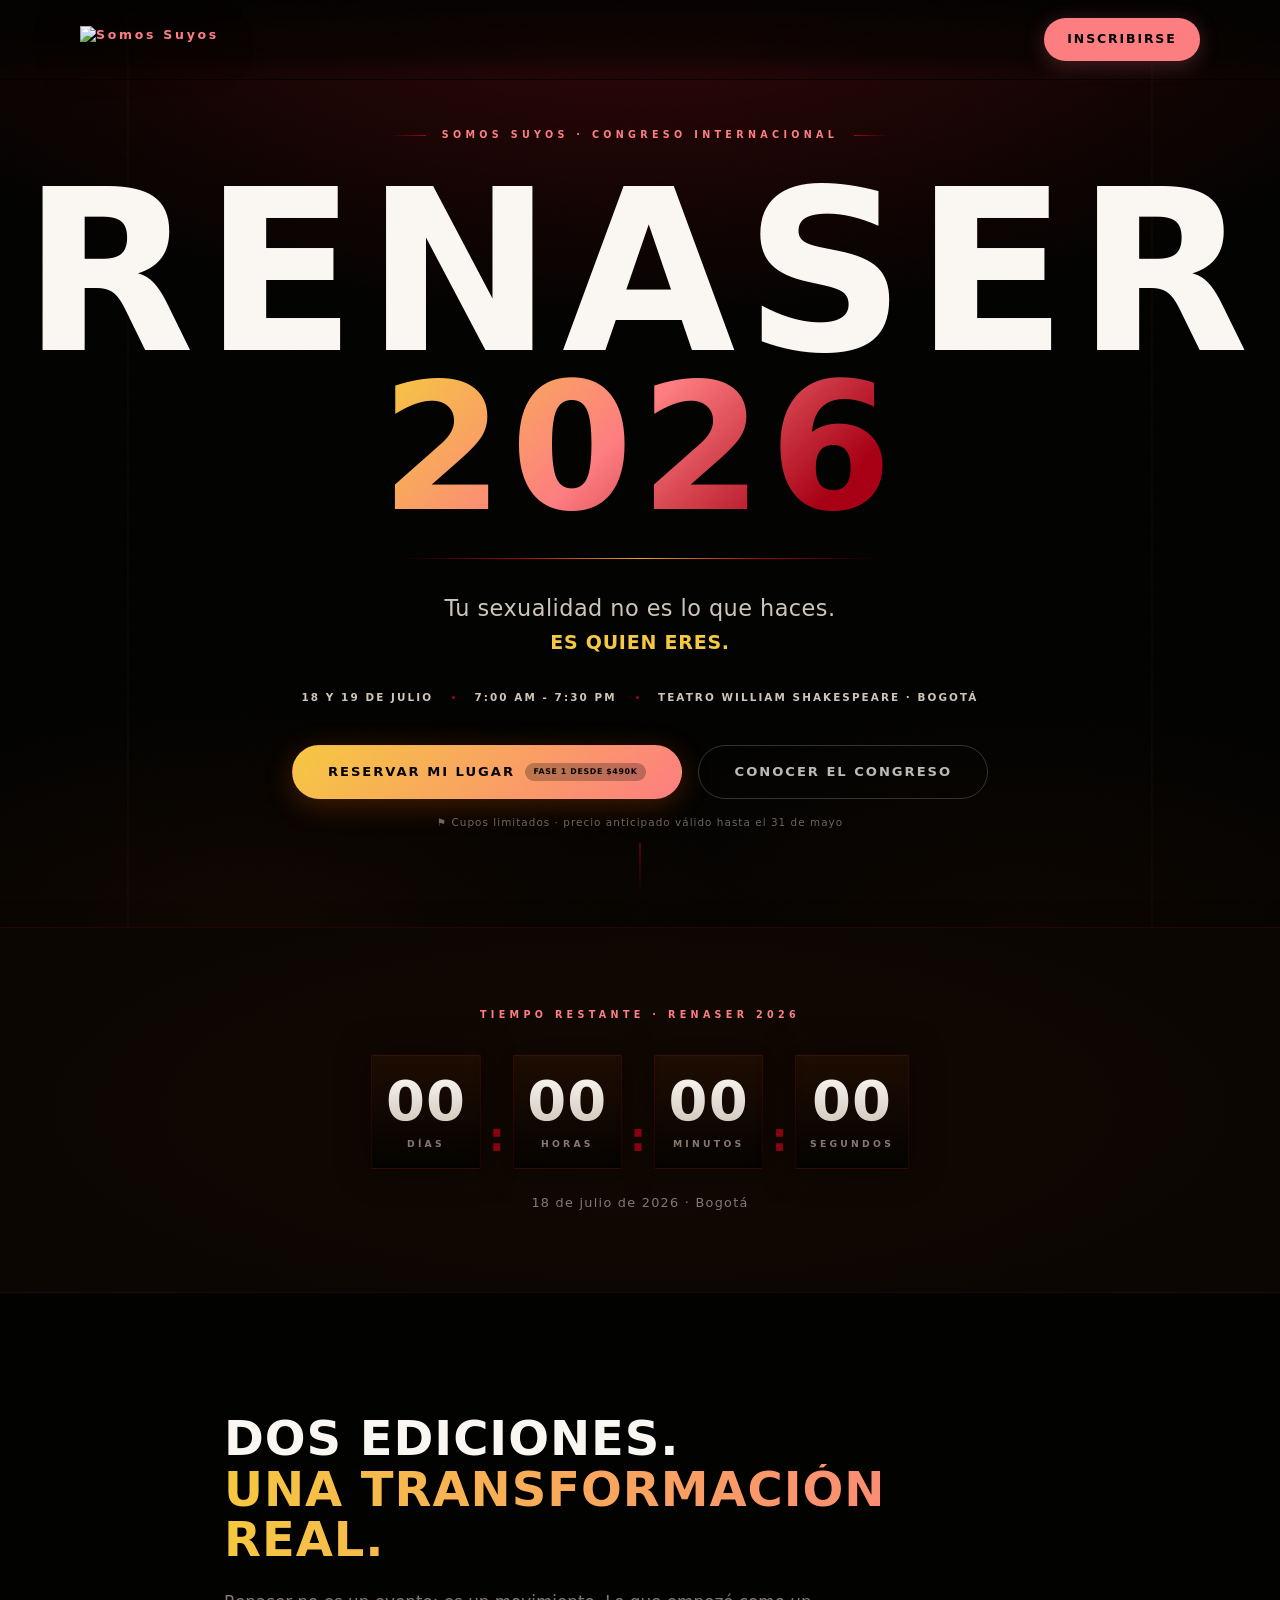
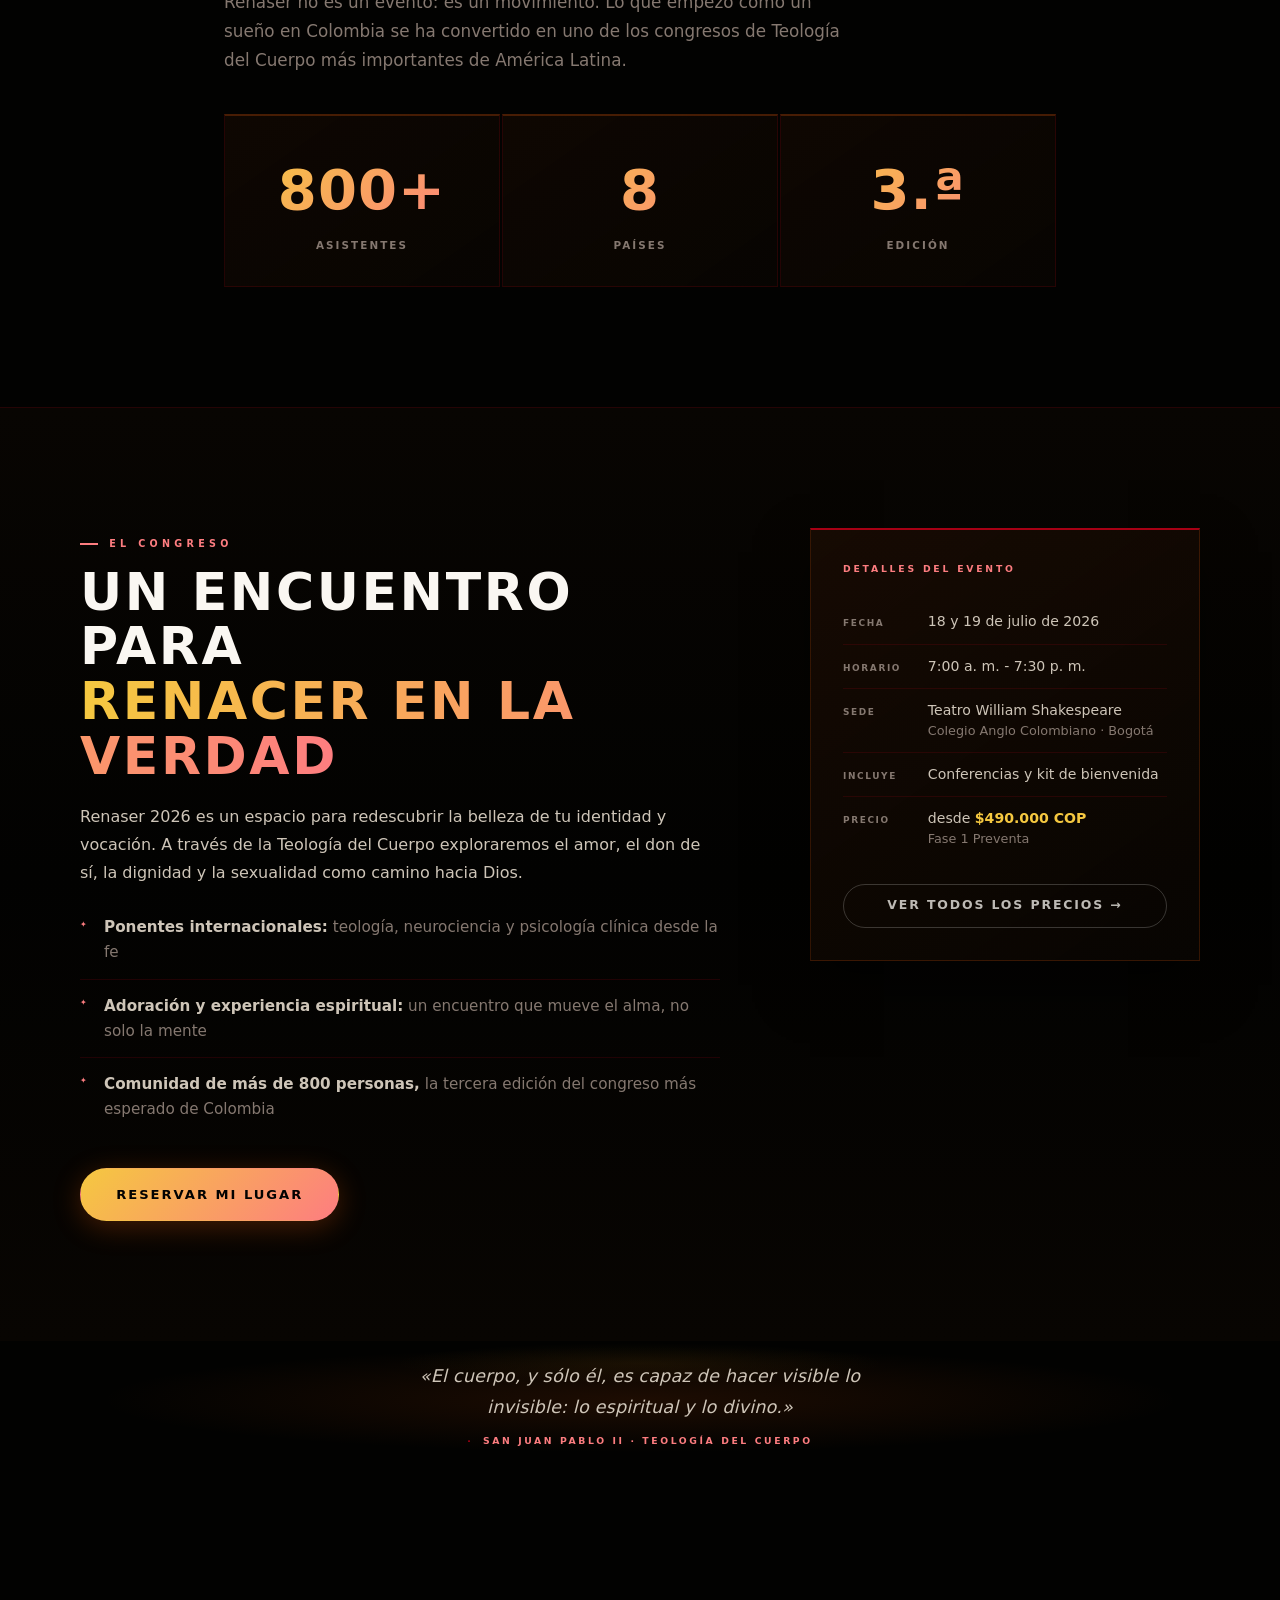
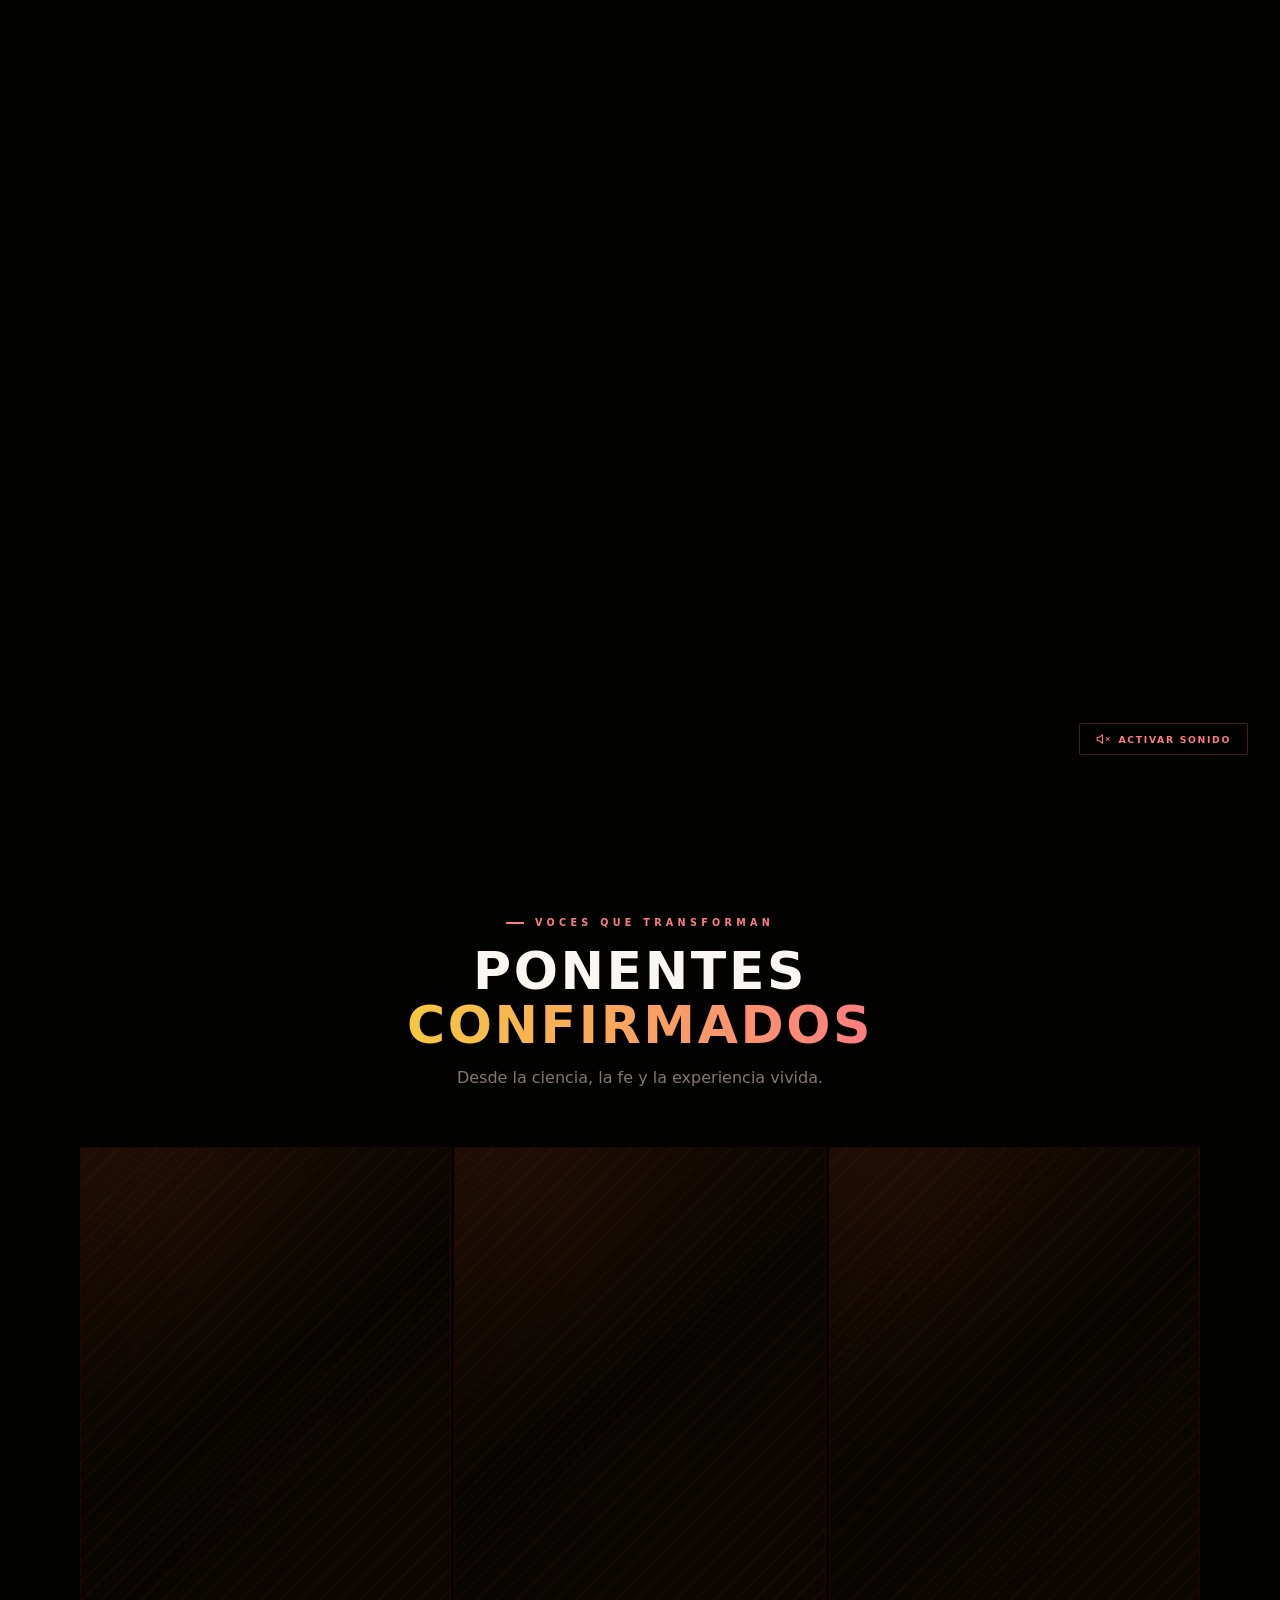
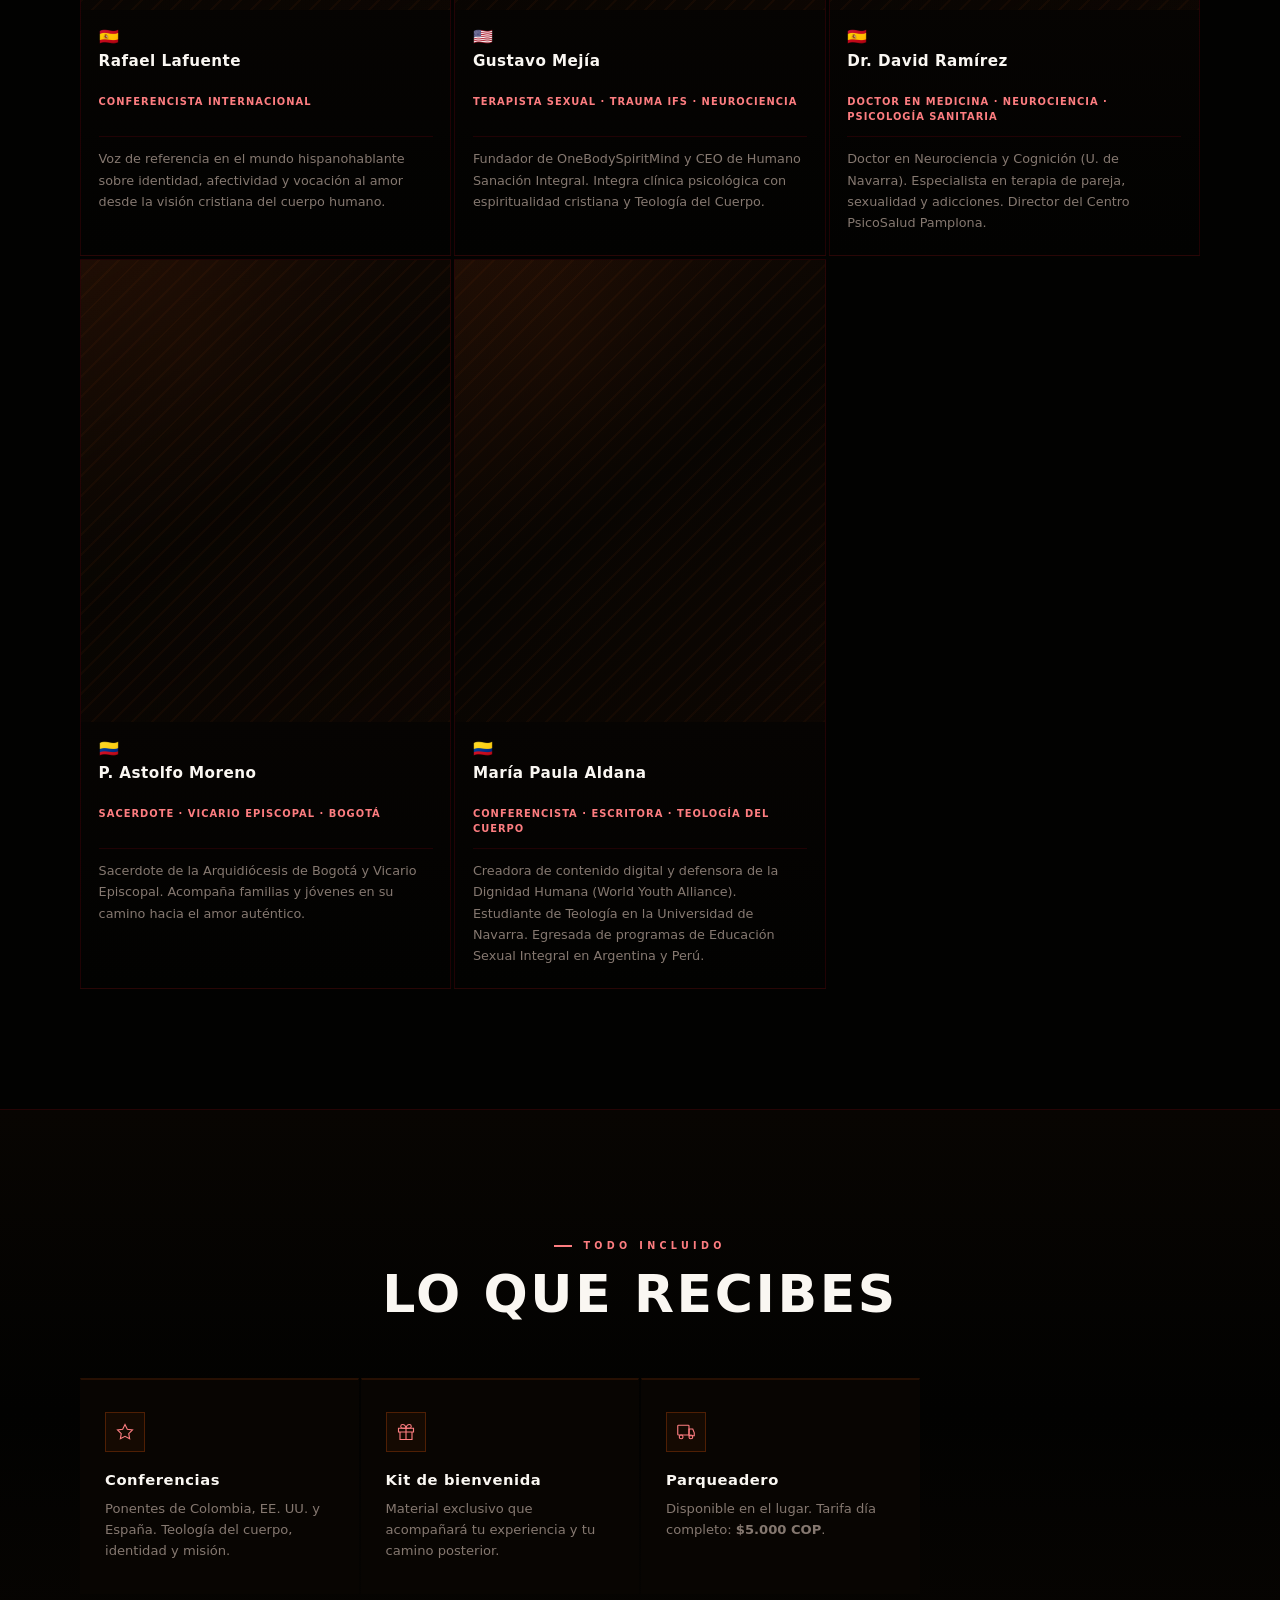
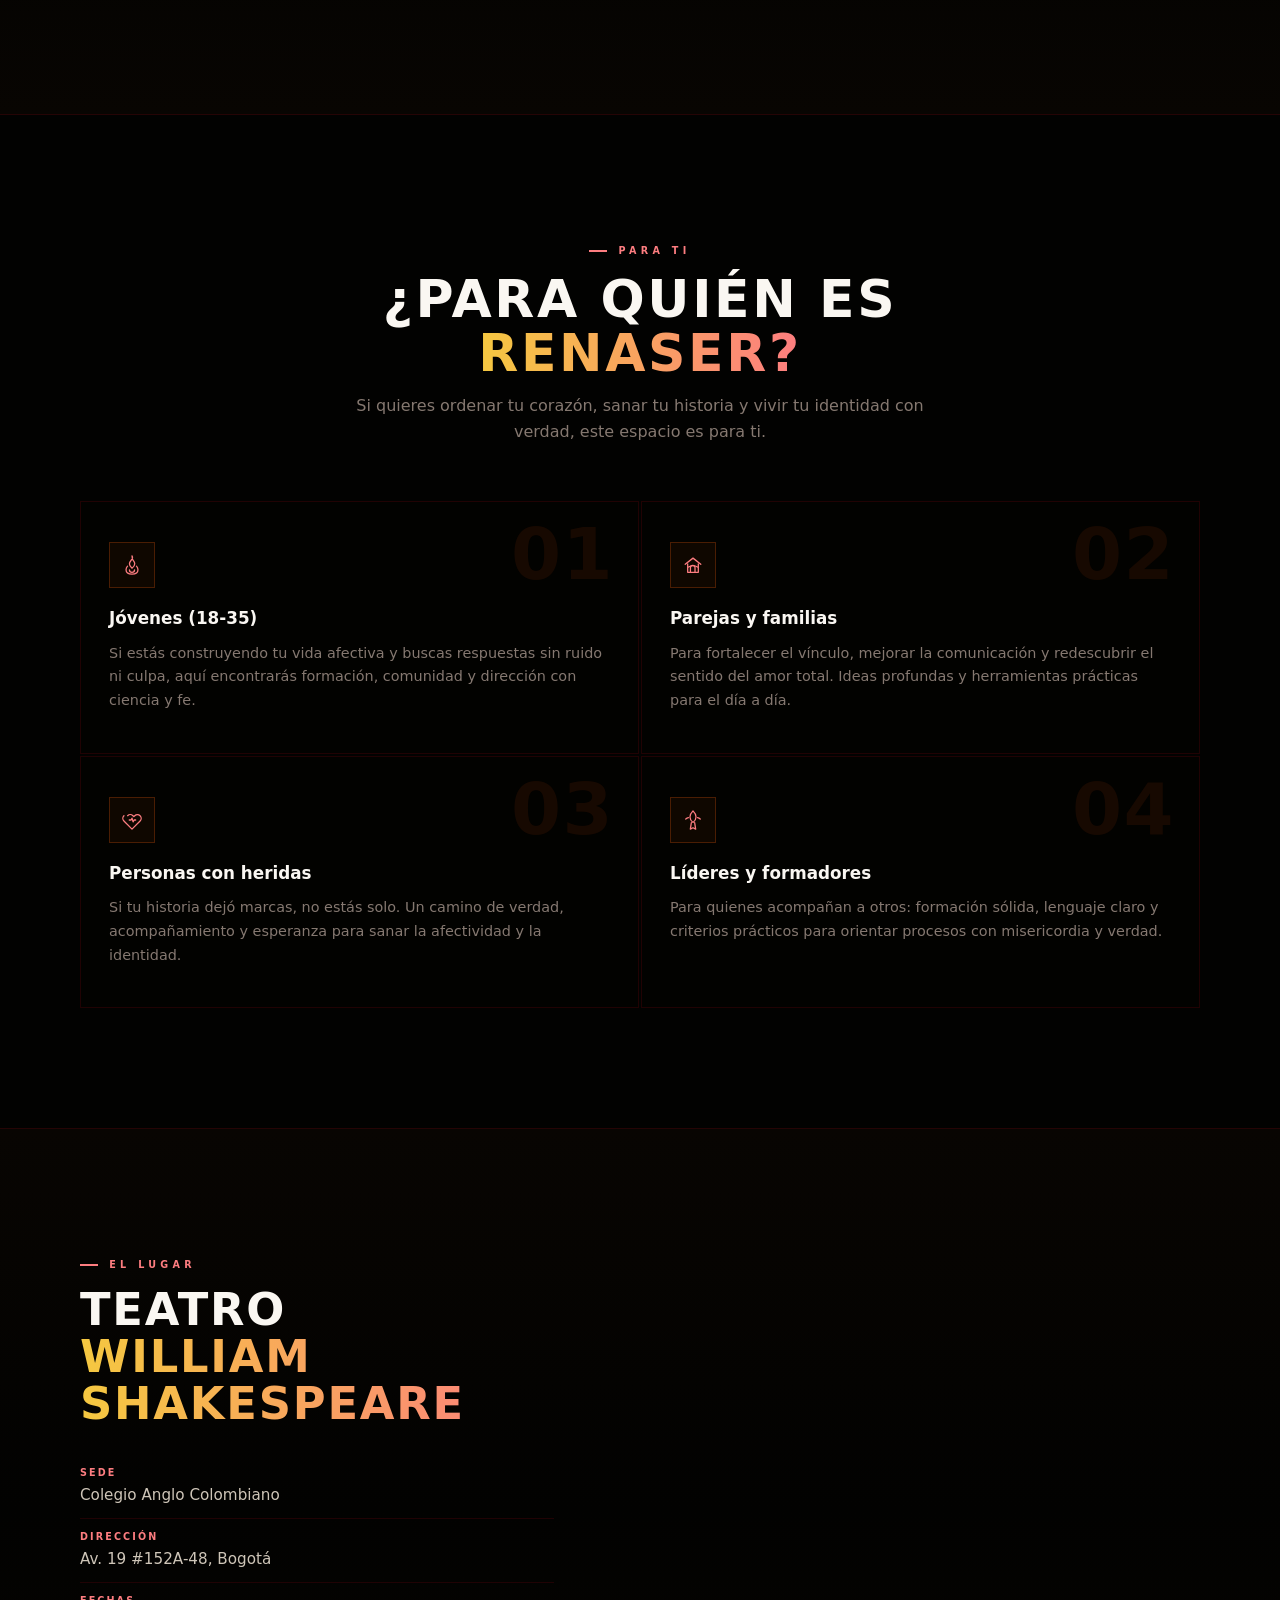
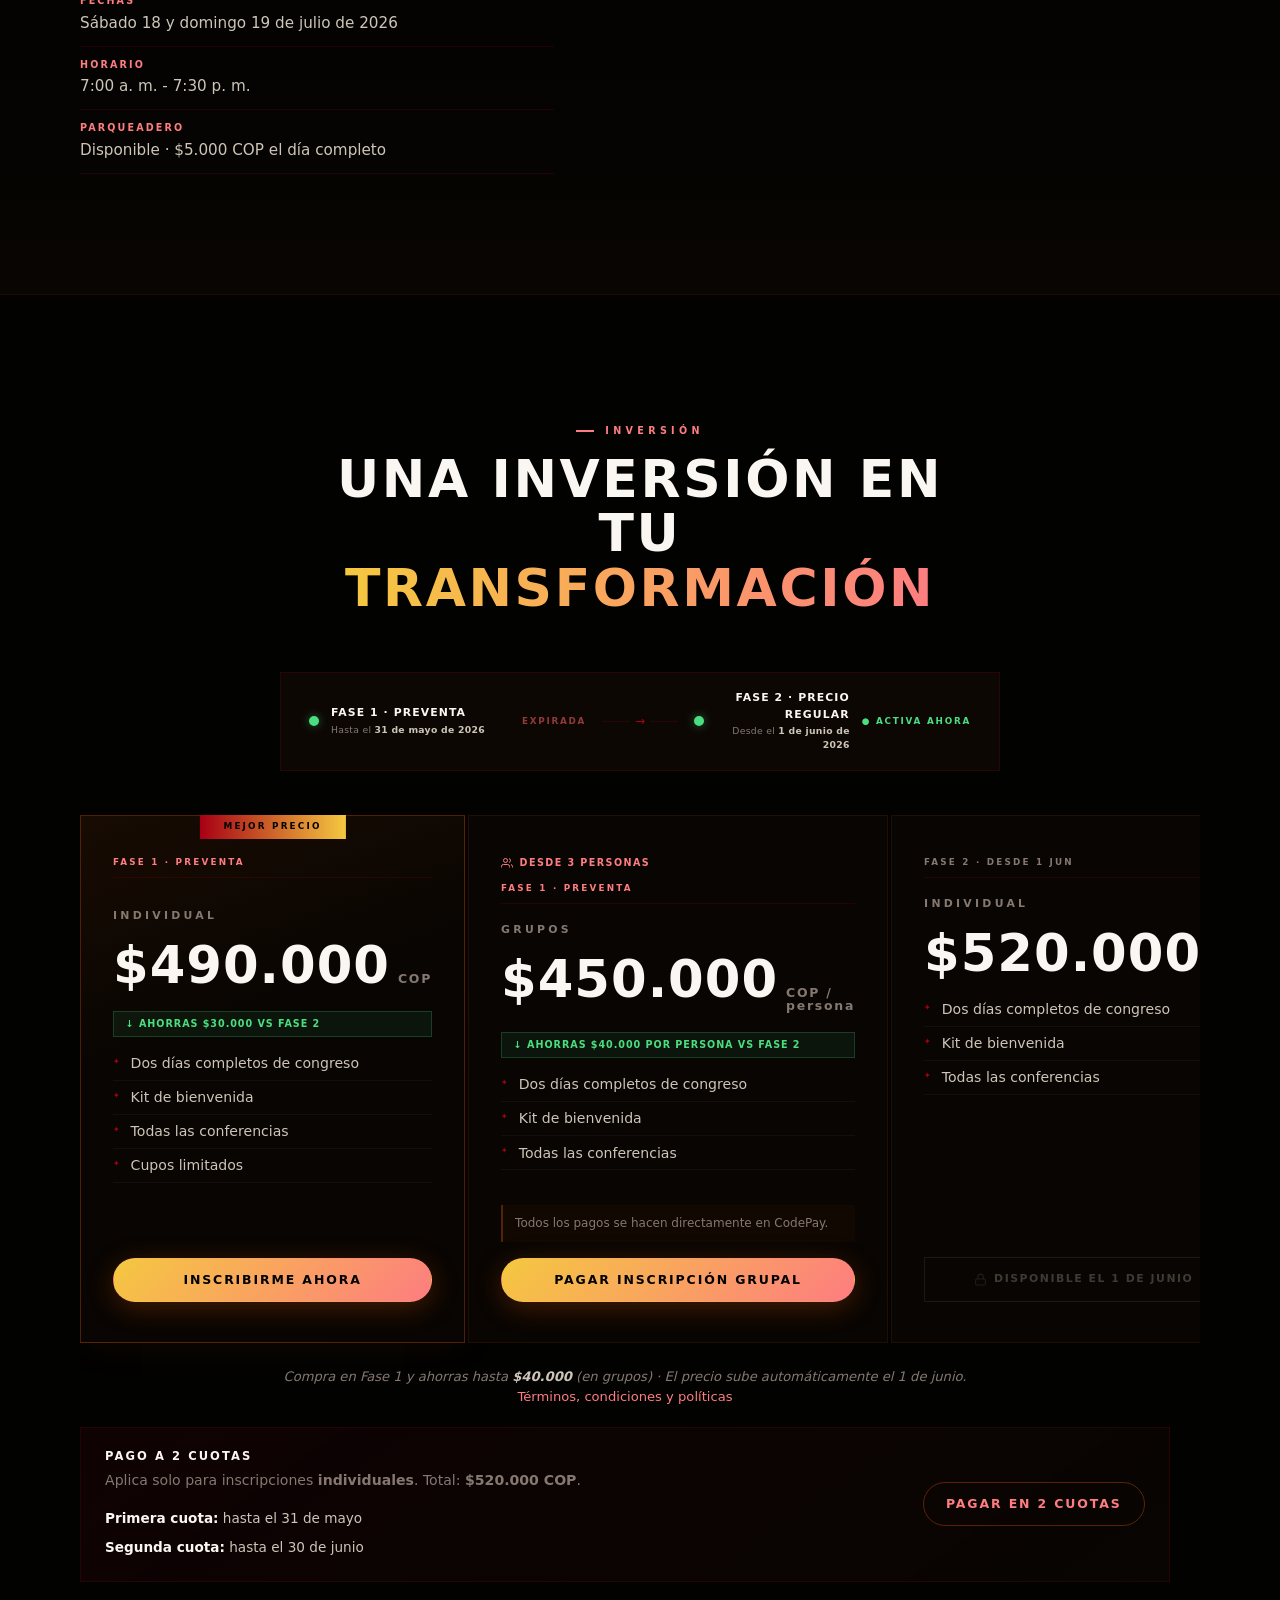
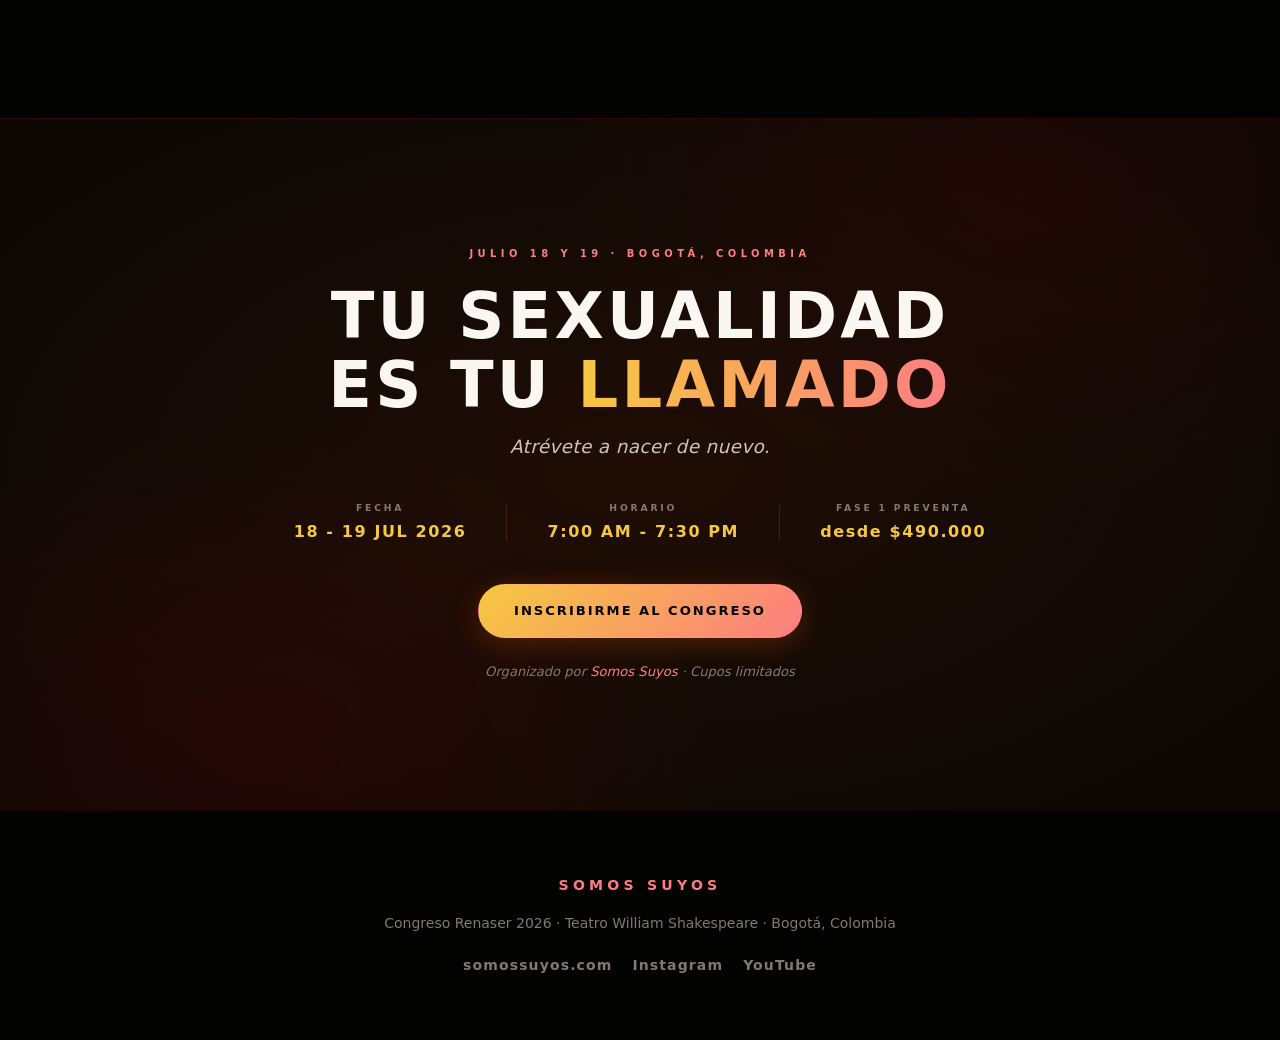
==== commit 74a63f3e: "Update pricing, CodePay CTAs, and terms modal Adjusts pricing to new etapas, routes payment CTAs to " ====
--- a/index.html
+++ b/index.html
@@ -10,8 +10,16 @@
 
   <header class="header" id="header">
     <div class="header__inner">
-      <a href="#congress" class="logo">SOMOS SUYOS</a>
-      <a href="https://www.somossuyos.com/eventos/congreso-renaser-2026" class="btn btn--header" target="_blank" rel="noopener noreferrer">Inscribirse</a>
+      <a href="#congress" class="logo" aria-label="Somos Suyos">
+        <img
+          class="logo__img"
+          src="https://thdmvtpvapfjvglehsys.supabase.co/storage/v1/object/public/Renaser/IMG_3170.PNG"
+          alt="Somos Suyos"
+          loading="eager"
+          decoding="async"
+        >
+      </a>
+      <a href="https://renaser.codepay.co/login" class="btn btn--header js-pay-cta" target="_blank" rel="noopener noreferrer">Inscribirse</a>
     </div>
   </header>
 
@@ -51,7 +59,7 @@
         </div>
 
         <div class="hero__actions">
-          <a href="https://www.somossuyos.com/eventos/congreso-renaser-2026" class="btn btn--primary btn--large" target="_blank" rel="noopener noreferrer">
+          <a href="https://renaser.codepay.co/login" class="btn btn--primary btn--large js-pay-cta" target="_blank" rel="noopener noreferrer">
             Reservar mi lugar
             <span class="btn__badge">Fase 1 desde $490k</span>
           </a>
@@ -150,8 +158,8 @@
               </li>
             </ul>
             <div data-reveal="fade-up" data-reveal-delay="240">
-              <a href="https://www.somossuyos.com/eventos/congreso-renaser-2026"
-                 class="btn btn--primary btn--large"
+              <a href="https://renaser.codepay.co/login"
+                 class="btn btn--primary btn--large js-pay-cta"
                  target="_blank" rel="noopener noreferrer">
                 Reservar mi lugar
               </a>
@@ -247,13 +255,13 @@
 
           <article class="speaker-card" data-reveal="fade-up">
             <figure class="media-frame media-frame--speaker">
-              <img src="https://thdmvtpvapfjvglehsys.supabase.co/storage/v1/object/public/Renaser/Mapi%20fondo%20morado.PNG" alt="María Paula Aldana" width="640" height="800" loading="lazy" decoding="async">
+              <img src="https://thdmvtpvapfjvglehsys.supabase.co/storage/v1/object/public/Renaser/Rafael%20sentado.webp" alt="Rafael Lafuente" width="640" height="800" loading="lazy" decoding="async">
             </figure>
             <div class="speaker-card__body">
-              <div class="speaker-card__flag">🇨🇴</div>
-              <h3 class="speaker-card__name">María Paula Aldana</h3>
-              <p class="speaker-card__role">Conferencista · Escritora · Teología del Cuerpo</p>
-              <p class="speaker-card__bio">Creadora de contenido digital y defensora de la Dignidad Humana (World Youth Alliance). Estudiante de Teología en la Universidad de Navarra. Egresada de programas de Educación Sexual Integral en Argentina y Perú.</p>
+              <div class="speaker-card__flag">🇪🇸</div>
+              <h3 class="speaker-card__name">Rafael Lafuente</h3>
+              <p class="speaker-card__role">Conferencista Internacional</p>
+              <p class="speaker-card__bio">Voz de referencia en el mundo hispanohablante sobre identidad, afectividad y vocación al amor desde la visión cristiana del cuerpo humano.</p>
             </div>
           </article>
 
@@ -271,18 +279,6 @@
 
           <article class="speaker-card" data-reveal="fade-up" data-reveal-delay="160">
             <figure class="media-frame media-frame--speaker">
-              <img src="https://thdmvtpvapfjvglehsys.supabase.co/storage/v1/object/public/Renaser/Rafael%20sentado.webp" alt="Rafael Lafuente" width="640" height="800" loading="lazy" decoding="async">
-            </figure>
-            <div class="speaker-card__body">
-              <div class="speaker-card__flag">🇪🇸</div>
-              <h3 class="speaker-card__name">Rafael Lafuente</h3>
-              <p class="speaker-card__role">Conferencista Internacional</p>
-              <p class="speaker-card__bio">Voz de referencia en el mundo hispanohablante sobre identidad, afectividad y vocación al amor desde la visión cristiana del cuerpo humano.</p>
-            </div>
-          </article>
-
-          <article class="speaker-card" data-reveal="fade-up" data-reveal-delay="240">
-            <figure class="media-frame media-frame--speaker">
               <img src="https://thdmvtpvapfjvglehsys.supabase.co/storage/v1/object/public/Renaser/Dr%20David.avif" alt="Dr. David Ramírez" width="640" height="800" loading="lazy" decoding="async">
             </figure>
             <div class="speaker-card__body">
@@ -293,7 +289,7 @@
             </div>
           </article>
 
-          <article class="speaker-card" data-reveal="fade-up" data-reveal-delay="320">
+          <article class="speaker-card" data-reveal="fade-up" data-reveal-delay="240">
             <figure class="media-frame media-frame--speaker">
               <img src="https://thdmvtpvapfjvglehsys.supabase.co/storage/v1/object/public/Renaser/Padre%20astolfo.jpg" alt="Padre Astolfo Moreno" width="640" height="800" loading="lazy" decoding="async">
             </figure>
@@ -302,6 +298,18 @@
               <h3 class="speaker-card__name">P. Astolfo Moreno</h3>
               <p class="speaker-card__role">Sacerdote · Vicario Episcopal · Bogotá</p>
               <p class="speaker-card__bio">Sacerdote de la Arquidiócesis de Bogotá y Vicario Episcopal. Acompaña familias y jóvenes en su camino hacia el amor auténtico.</p>
+            </div>
+          </article>
+
+          <article class="speaker-card" data-reveal="fade-up" data-reveal-delay="320">
+            <figure class="media-frame media-frame--speaker">
+              <img src="https://thdmvtpvapfjvglehsys.supabase.co/storage/v1/object/public/Renaser/Mapi%20fondo%20morado.PNG" alt="María Paula Aldana" width="640" height="800" loading="lazy" decoding="async">
+            </figure>
+            <div class="speaker-card__body">
+              <div class="speaker-card__flag">🇨🇴</div>
+              <h3 class="speaker-card__name">María Paula Aldana</h3>
+              <p class="speaker-card__role">Conferencista · Escritora · Teología del Cuerpo</p>
+              <p class="speaker-card__bio">Creadora de contenido digital y defensora de la Dignidad Humana (World Youth Alliance). Estudiante de Teología en la Universidad de Navarra. Egresada de programas de Educación Sexual Integral en Argentina y Perú.</p>
             </div>
           </article>
 
@@ -486,8 +494,9 @@
               <li>Todas las conferencias</li>
               <li>Cupos limitados</li>
             </ul>
-            <a href="https://www.somossuyos.com/eventos/congreso-renaser-2026"
-               class="btn btn--primary price-card__btn"
+            <a href="https://renaser.codepay.co/login"
+               class="btn btn--primary price-card__btn js-pay-cta"
+               data-pay-context="individual-preventa"
                target="_blank" rel="noopener noreferrer">
               Inscribirme ahora
             </a>
@@ -502,21 +511,21 @@
             <p class="price-card__phase-tag">Fase 1 · Preventa</p>
             <p class="price-card__tier">Grupos</p>
             <p class="price-card__amount">
-              <span class="price-card__figure">$470.000</span>
+              <span class="price-card__figure">$450.000</span>
               <span class="price-card__currency">COP / persona</span>
             </p>
-            <div class="price-card__savings">Ahorras $20.000 por persona vs Fase 2</div>
+            <div class="price-card__savings">Ahorras $40.000 por persona vs Fase 2</div>
             <ul class="price-card__list">
               <li>Dos días completos de congreso</li>
               <li>Kit de bienvenida</li>
               <li>Todas las conferencias</li>
             </ul>
-            <p class="price-card__group-note">Cuéntanos cuántas personas son y te enviamos el link de pago en minutos.</p>
-            <a href="https://api.whatsapp.com/send/?phone=573223885754&text=Hola%2C+quiero+inscribir+un+grupo+al+Congreso+Renaser+2026+(Fase+1+Preventa).+Gracias&type=phone_number&app_absent=0"
-               class="btn btn--wa price-card__btn"
+            <p class="price-card__group-note">Todos los pagos se hacen directamente en CodePay.</p>
+            <a href="https://renaser.codepay.co/login"
+               class="btn btn--primary price-card__btn js-pay-cta"
+               data-pay-context="grupos-preventa"
                target="_blank" rel="noopener noreferrer">
-              <svg width="15" height="15" viewBox="0 0 24 24" fill="currentColor" aria-hidden="true"><path d="M17.472 14.382c-.297-.149-1.758-.867-2.03-.967-.273-.099-.471-.148-.67.15-.197.297-.767.966-.94 1.164-.173.199-.347.223-.644.075-.297-.15-1.255-.463-2.39-1.475-.883-.788-1.48-1.761-1.653-2.059-.173-.297-.018-.458.13-.606.134-.133.298-.347.446-.52.149-.174.198-.298.298-.497.099-.198.05-.371-.025-.52-.075-.149-.669-1.612-.916-2.207-.242-.579-.487-.5-.669-.51-.173-.008-.371-.01-.57-.01-.198 0-.52.074-.792.372-.272.297-1.04 1.016-1.04 2.479 0 1.462 1.065 2.875 1.213 3.074.149.198 2.096 3.2 5.077 4.487.709.306 1.262.489 1.694.625.712.227 1.36.195 1.871.118.571-.085 1.758-.719 2.006-1.413.248-.694.248-1.289.173-1.413-.074-.124-.272-.198-.57-.347m-5.421 7.403h-.004a9.87 9.87 0 01-5.031-1.378l-.361-.214-3.741.982.998-3.648-.235-.374a9.86 9.86 0 01-1.51-5.26c.001-5.45 4.436-9.884 9.888-9.884 2.64 0 5.122 1.03 6.988 2.898a9.825 9.825 0 012.893 6.994c-.003 5.45-4.437 9.884-9.885 9.884m8.413-18.297A11.815 11.815 0 0012.05 0C5.495 0 .16 5.335.157 11.892c0 2.096.547 4.142 1.588 5.945L.057 24l6.305-1.654a11.882 11.882 0 005.683 1.448h.005c6.554 0 11.89-5.335 11.893-11.893a11.821 11.821 0 00-3.48-8.413z"/></svg>
-              Solicitar link grupal
+              Pagar inscripción grupal
             </a>
           </article>
 
@@ -563,7 +572,25 @@
           </article>
 
         </div>
-        <p class="pricing__note">Compra en Fase 1 y ahorras hasta $30.000 · El precio sube automáticamente el 1 de junio</p>
+        <div class="pricing__note">
+          Compra en Fase 1 y ahorras hasta <strong>$40.000</strong> (en grupos) · El precio sube automáticamente el 1 de junio.
+          <br>
+          <a href="#" class="pricing__tc-link js-open-terms">Términos, condiciones y políticas</a>
+        </div>
+
+        <div class="pricing__installments" data-reveal="fade-up">
+          <div class="pricing__installments-body">
+            <strong class="pricing__installments-title">Pago a 2 cuotas</strong>
+            <p class="pricing__installments-sub">Aplica solo para inscripciones <strong>individuales</strong>. Total: <strong>$520.000 COP</strong>.</p>
+            <ul class="pricing__installments-list">
+              <li><strong>Primera cuota:</strong> hasta el 31 de mayo</li>
+              <li><strong>Segunda cuota:</strong> hasta el 30 de junio</li>
+            </ul>
+          </div>
+          <a href="https://renaser.codepay.co/login" class="btn btn--secondary js-pay-cta" data-pay-context="individual-2-cuotas" target="_blank" rel="noopener noreferrer">
+            Pagar en 2 cuotas
+          </a>
+        </div>
       </div>
     </section>
 
@@ -589,7 +616,7 @@
             <span class="final-cta__detail-val">desde $490.000</span>
           </div>
         </div>
-        <a href="https://www.somossuyos.com/eventos/congreso-renaser-2026" class="btn btn--primary btn--large final-cta__btn" target="_blank" rel="noopener noreferrer">Inscribirme al congreso</a>
+        <a href="https://renaser.codepay.co/login" class="btn btn--primary btn--large final-cta__btn js-pay-cta" target="_blank" rel="noopener noreferrer">Inscribirme al congreso</a>
         <p class="final-cta__note">Organizado por <a href="https://www.somossuyos.com" target="_blank" rel="noopener noreferrer">Somos Suyos</a> · Cupos limitados</p>
       </div>
     </section>
@@ -608,6 +635,67 @@
     </div>
   </footer>
 
+  <!-- ═══ TÉRMINOS Y CONDICIONES (Modal) ═══ -->
+  <div class="modal" id="terms-modal" aria-hidden="true" role="dialog" aria-modal="true" aria-labelledby="terms-title">
+    <div class="modal__backdrop" data-modal-close></div>
+    <div class="modal__panel" role="document">
+      <div class="modal__head">
+        <h2 class="modal__title" id="terms-title">TÉRMINOS, CONDICIONES Y POLÍTICAS</h2>
+        <button class="modal__close" type="button" aria-label="Cerrar" data-modal-close>×</button>
+      </div>
+      <div class="modal__body">
+        <p><strong>Al realizar la inscripción a RenaSer 2026</strong> aceptas nuestros términos y condiciones (“Términos &amp; Condiciones”), y manifiestas de forma expresa e inequívoca que has leído y estás de acuerdo con los Términos &amp; Condiciones aquí establecidos.</p>
+
+        <h3>DESCRIPCIÓN DEL CONGRESO</h3>
+        <p>RenaSer 2026 es un congreso católico que proveerá formación en teología del cuerpo, sexualidad y afectividad organizado por SOMOS SUYOS S.AS., el cual se realizará de manera presencial en la ciudad de Bogotá, los días 18 y 19 de julio de 2026 en Bogotá-Colombia.</p>
+
+        <h3>PARTICIPANTES</h3>
+        <p>RenaSer 2026 está dirigido a personas católicas y mayores de edad (18 años o más). Para el registro al evento deberás acreditar tu inscripción y presentar tu documento de identidad. No obstante, SOMOS SUYOS S.A.S se reserva el derecho de admisión al Congreso.</p>
+
+        <h3>PROGRAMACIÓN DEL CONGRESO</h3>
+        <p>SOMOS SUYOS S.A.S. se reserva el derecho de modificar la agenda o los conferencistas invitados a RenaSer 2026 por razones logísticas o de fuerza mayor, garantizando siempre la calidad del Congreso.</p>
+
+        <h3>4. CANCELACIONES Y REEMBOLSOS</h3>
+        <ul>
+          <li>Los participantes tendrán derecho a solicitar la devolución del valor de la inscripción dentro de los cinco (5) días hábiles siguientes a la inscripción. El reembolso deberá ser solicitado al correo electrónico <strong>contacto@somossuyos.com</strong>, y será realizado mediante transferencia bancaria dentro del término de quince (15) días hábiles siguientes.</li>
+          <li>Vencido el plazo de cinco (5) días hábiles siguiente a la inscripción, el cual es improrrogable, entiendes y aceptas que no es posible solicitar a SOMOS SUYOS S.A.S. el reembolso del valor de la inscripción por ningún motivo.</li>
+          <li>Los participantes podrán transferir su inscripción a otra persona mayor de edad. No obstante, el cambio de nombre del asistente podrá realizarse hasta el 30 de junio de 2026, mediante el envío de la información de nombre, cédula, y teléfono del nuevo participante al correo electrónico <strong>contacto@somossuyos.com</strong>.</li>
+          <li>En caso de inasistencia total o parcial a RenaSer 2026, SOMOS SUYOS S.A.S. no realizará devolución alguna del valor de la inscripción.</li>
+          <li>En caso de haberse realizado el pago del valor de la inscripción por cuotas, entiendes y aceptas que para participar en RenaSer 2026 deberás acreditar que se pagó la totalidad de la inscripción. De no realizarse el pago completo del valor de la inscripción en la fecha máxima fijada (15 julio), SOMOS SUYOS S.A.S. devolverá el valor pagado con un descuento administrativo del 15%, en un término máximo de 15 días hábiles siguientes a la finalización del Congreso.</li>
+        </ul>
+
+        <h3>5. RENASER NO CONSTITUYE TERAPIA O ASESORIA</h3>
+        <p>Al inscribirte a RensaSer 2026 entiendes y aceptas que el Congreso tendrá un carácter formativo, espiritual y teológico; pero no constituye y tampoco reemplaza una terapia sicológica o médica. Como participante aceptas que, aunque durante el Congreso o con posterioridad, podrías experimentar una movilización emocional o espiritual, es tu responsabilidad consultar de manera inmediata con un especialista, en caso de requerir apoyo especializado.</p>
+
+        <h3>6. POLÍTICA DE ALIMENTACIÓN</h3>
+        <p>Con la inscripción aceptas que SOMOS SUYOS S.A.S. a través de un aliado ofrecerá el servicio de alimentación (almuerzo). Sin embargo, es tu responsabilidad informar al momento de hacer tu inscripción sobre cualquier alergia alimentaria o restricción dietética especial. SOMOS SUYOS S.A.S. no se hace responsable por reacciones derivadas de información omitida por el participante al Congreso.</p>
+        <p>Del mismo modo, aceptas que en las instalaciones en las que se llevará a cabo el Congreso, podrás encontrar una oferta gastronómica (refrigerios). Estos alimentos no son producidos ni vendidos por SOMOS SUYOS S.A.S., por lo tanto, exoneras de responsabilidad a los organizadores del Congreso respecto de cualquier reacción derivada del consumo de los alimentos ofrecidos y/o vendidos por terceros.</p>
+
+        <h3>7. DATOS PERSONALES</h3>
+        <p>Tus datos personales serán tratados por SOMOS SUYOS S.A.S. conforme a la Ley 1581 de 2012 y serán recolectados para gestionar tu inscripción al Congreso, enviar comunicaciones relacionadas con éste, actualizaciones de agenda y recordatorios.</p>
+        <p>SOMOS SUYOS S.A.S. podrá compartir la información personal con terceros o patrocinadores del Congreso para fines comerciales o publicitarios de terceros.</p>
+        <p>En caso de querer actualizar, rectificar o modificar y solicitar la supresión de tus datos personales, o revocar la autorización deberás enviar una solicitud al correo electrónico <strong>contacto@somossuyos.com</strong>.</p>
+
+        <h3>8. LEY APLICABLE</h3>
+        <p>Los presentes Términos &amp; Condiciones se regirán en todos sus aspectos por las leyes de la República de Colombia.</p>
+
+        <h3>9. MODIFICACIONES Y VIGENCIA</h3>
+        <p>Los Términos &amp; Condiciones podrán ser actualizados o modificados por SOMOS SUYOS S.A.S., por lo que te recomendamos leerlos periódicamente y consultarnos en nuestra página web <a href="https://www.somossuyos.com" target="_blank" rel="noopener noreferrer">somossuyos.com</a>. No obstante, las modificaciones realizadas no afectarán las transacciones comerciales que hayan sido celebradas y perfeccionadas con anterioridad a las modificaciones. La última actualización de estos Términos &amp; Condiciones se realizó el día <strong>30 de abril de 2026</strong>.</p>
+        <p>Cualquier duda o inquietud en relación con los Términos &amp; Condiciones podrá ser informada al correo electrónico <strong>contacto@somossuyos.com</strong>.</p>
+      </div>
+
+      <div class="modal__footer">
+        <label class="modal__check">
+          <input type="checkbox" id="terms-accept">
+          <span>Acepto los Términos &amp; Condiciones</span>
+        </label>
+        <button class="btn btn--primary modal__continue" id="terms-continue" type="button" disabled>
+          Continuar al pago
+        </button>
+      </div>
+    </div>
+  </div>
+
   <script src="assets/js/script.js"></script>
 </body>
 </html>
--- a/assets/css/styles.css
+++ b/assets/css/styles.css
@@ -7,7 +7,7 @@
 }
 
 :root {
-  --ember:       #d4520a;
+  --ember:       #A70014;
   --ember2:      #fd7d80;
   --gold:        #e8a818;
   --gold2:       #f5c840;
@@ -20,7 +20,7 @@
   --pearl2:      #cec5b8;
   --accent:      #fd7d80;
   --accent-soft: #f5c840;
-  --line:        rgba(212, 82, 10, 0.18);
+  --line:        rgba(167, 0, 20, 0.18);
   --font-body:   ui-sans-serif, system-ui, -apple-system, "Segoe UI", "Inter", Roboto, "Helvetica Neue", Arial, sans-serif;
   --font-display:ui-sans-serif, system-ui, -apple-system, "Segoe UI", "Inter", Roboto, Arial, sans-serif;
   --font-script: "Segoe Script", "Snell Roundhand", "Brush Script MT", "Apple Chancery", cursive;
@@ -182,6 +182,13 @@
   transition: color 0.25s;
 }
 .logo:hover { color: var(--gold2); }
+.logo__img {
+  display: block;
+  height: 26px;
+  width: auto;
+  object-fit: contain;
+  filter: drop-shadow(0 10px 22px rgba(0,0,0,0.5));
+}
 
 /* ── BUTTONS ── */
 .btn {
@@ -1217,6 +1224,132 @@
   text-align: center; margin-top: 1.5rem;
   font-size: 0.82rem; font-style: italic; color: var(--muted);
 }
+.pricing__note strong { color: var(--pearl2); font-weight: 800; }
+.pricing__tc-link {
+  color: var(--ember2);
+  text-decoration: none;
+  font-style: normal;
+}
+.pricing__tc-link:hover { color: var(--gold2); }
+
+.pricing__installments {
+  margin-top: 1.25rem;
+  display: flex;
+  align-items: center;
+  justify-content: space-between;
+  gap: 1.25rem;
+  padding: 1.25rem 1.5rem;
+  border: 1px solid var(--line);
+  background: linear-gradient(145deg, rgba(167,0,20,0.08) 0%, rgba(8,5,2,0.92) 100%);
+}
+.pricing__installments-title {
+  display: block;
+  font-size: 0.72rem;
+  font-weight: 900;
+  letter-spacing: 0.18em;
+  text-transform: uppercase;
+  color: var(--text);
+  margin-bottom: 0.35rem;
+}
+.pricing__installments-sub { font-size: 0.88rem; color: var(--muted); line-height: 1.55; margin-bottom: 0.75rem; }
+.pricing__installments-list { list-style: none; }
+.pricing__installments-list li { font-size: 0.85rem; color: var(--pearl2); padding: 0.25rem 0; }
+.pricing__installments-list strong { color: var(--text); }
+
+@media (max-width: 640px) {
+  .pricing__installments { flex-direction: column; align-items: stretch; }
+  .pricing__installments .btn { width: 100%; }
+}
+
+/* ── MODAL ── */
+.is-modal-open { overflow: hidden; }
+.modal {
+  position: fixed;
+  inset: 0;
+  z-index: 999;
+  display: none;
+}
+.modal.is-open { display: block; }
+.modal__backdrop {
+  position: absolute;
+  inset: 0;
+  background: rgba(0,0,0,0.72);
+  backdrop-filter: blur(6px);
+}
+.modal__panel {
+  position: relative;
+  width: min(920px, 92vw);
+  max-height: min(82vh, 740px);
+  margin: 6vh auto;
+  background: linear-gradient(180deg, rgba(13,7,4,0.98) 0%, rgba(2,2,1,0.98) 100%);
+  border: 1px solid rgba(167,0,20,0.35);
+  box-shadow: 0 40px 120px rgba(0,0,0,0.8);
+  display: grid;
+  grid-template-rows: auto 1fr auto;
+}
+.modal__head {
+  display: flex;
+  align-items: center;
+  justify-content: space-between;
+  gap: 1rem;
+  padding: 1.1rem 1.25rem;
+  border-bottom: 1px solid var(--line);
+}
+.modal__title {
+  font-family: var(--font-display);
+  font-weight: 900;
+  letter-spacing: 0.1em;
+  text-transform: uppercase;
+  font-size: 0.9rem;
+  color: var(--text);
+}
+.modal__close {
+  width: 38px;
+  height: 38px;
+  border: 1px solid rgba(255,255,255,0.12);
+  background: transparent;
+  color: rgba(250,247,242,0.85);
+  cursor: pointer;
+  font-size: 1.3rem;
+  line-height: 1;
+}
+.modal__close:hover { border-color: rgba(255,255,255,0.28); color: var(--text); }
+.modal__body {
+  padding: 1.25rem 1.25rem 0.75rem;
+  overflow: auto;
+  color: var(--pearl2);
+  line-height: 1.7;
+}
+.modal__body h3 {
+  margin-top: 1.15rem;
+  margin-bottom: 0.45rem;
+  font-size: 0.7rem;
+  letter-spacing: 0.22em;
+  text-transform: uppercase;
+  color: var(--ember2);
+}
+.modal__body p { margin-top: 0.55rem; }
+.modal__body ul { margin: 0.5rem 0 0.75rem 1.1rem; }
+.modal__body a { color: var(--gold2); text-decoration: none; }
+.modal__body a:hover { color: var(--ember2); }
+.modal__footer {
+  padding: 1rem 1.25rem;
+  border-top: 1px solid var(--line);
+  display: flex;
+  align-items: center;
+  justify-content: space-between;
+  gap: 1rem;
+  background: rgba(2,2,1,0.75);
+}
+.modal__check {
+  display: inline-flex;
+  align-items: center;
+  gap: 0.6rem;
+  font-size: 0.85rem;
+  color: rgba(206,197,184,0.85);
+}
+.modal__check input { width: 18px; height: 18px; accent-color: var(--ember); }
+.modal__continue[disabled] { opacity: 0.5; pointer-events: none; }
 
 /* ── FINAL CTA ── */
 .final-cta {
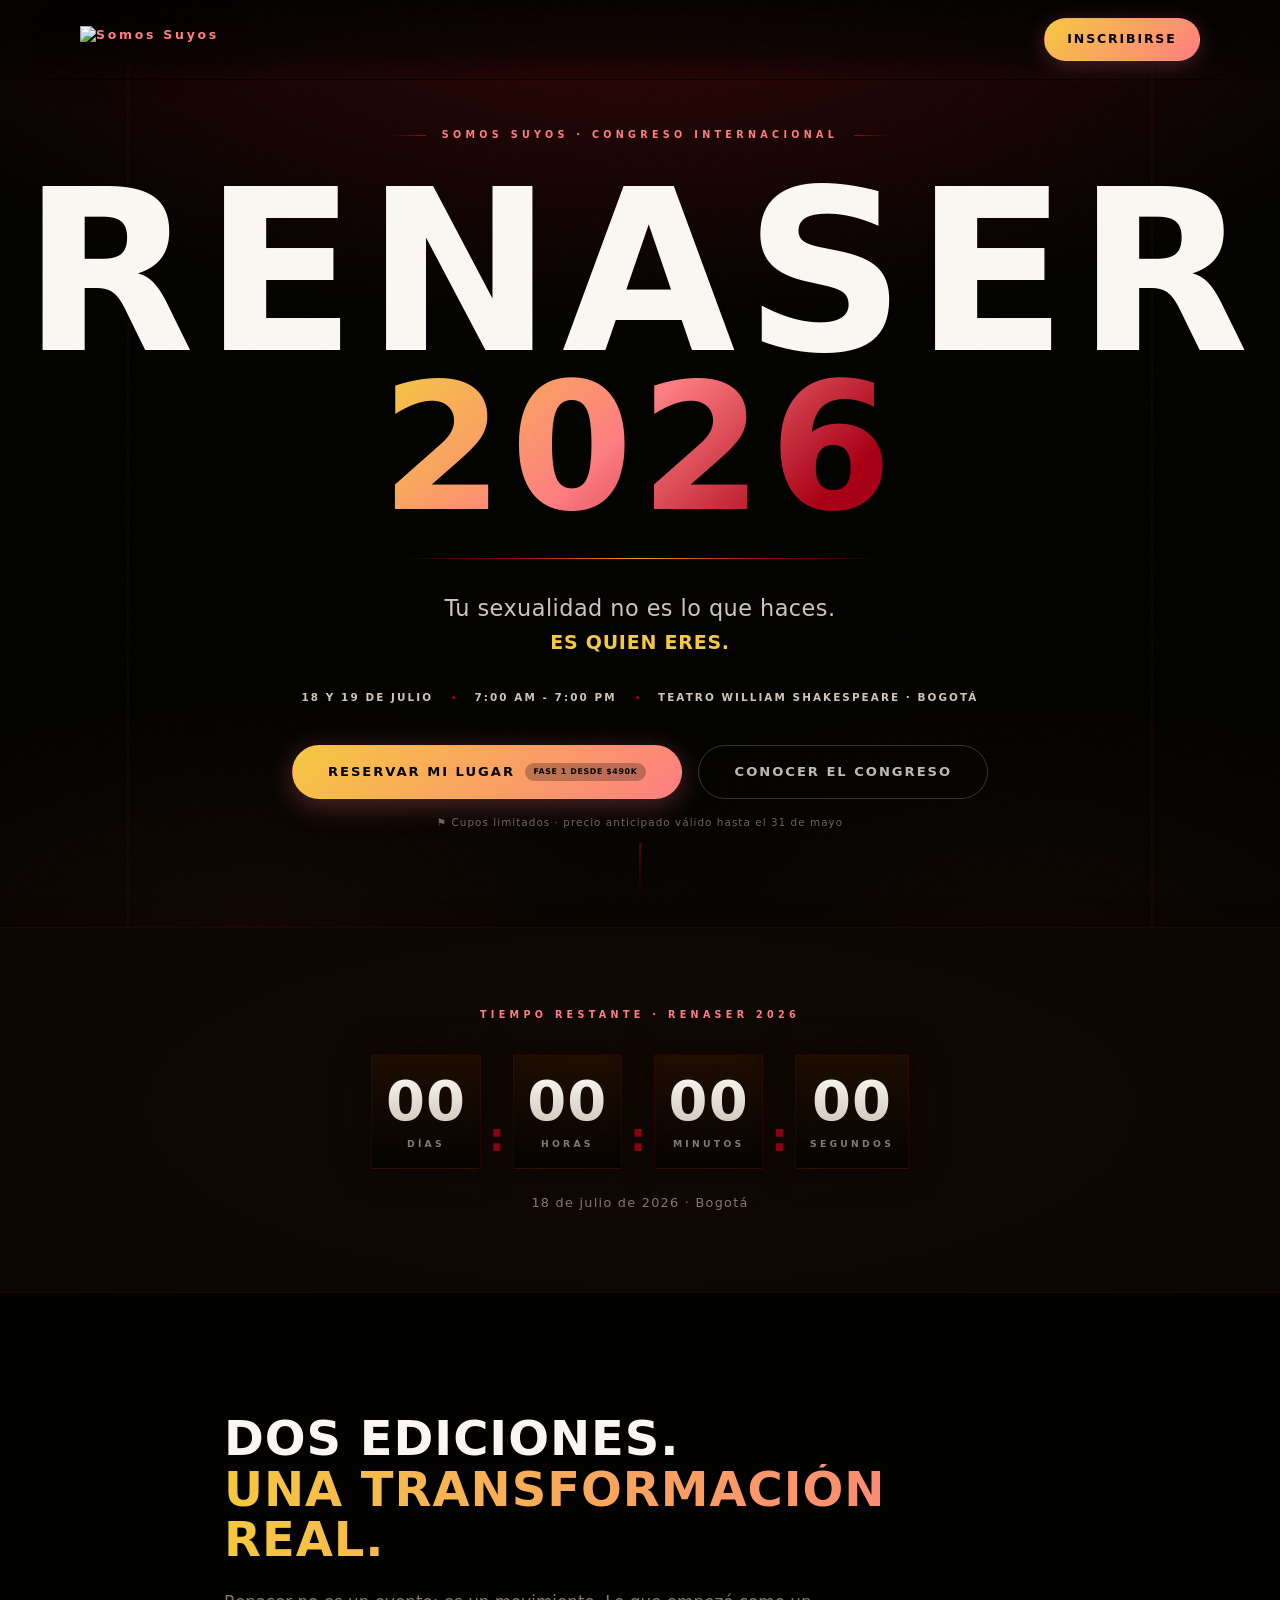
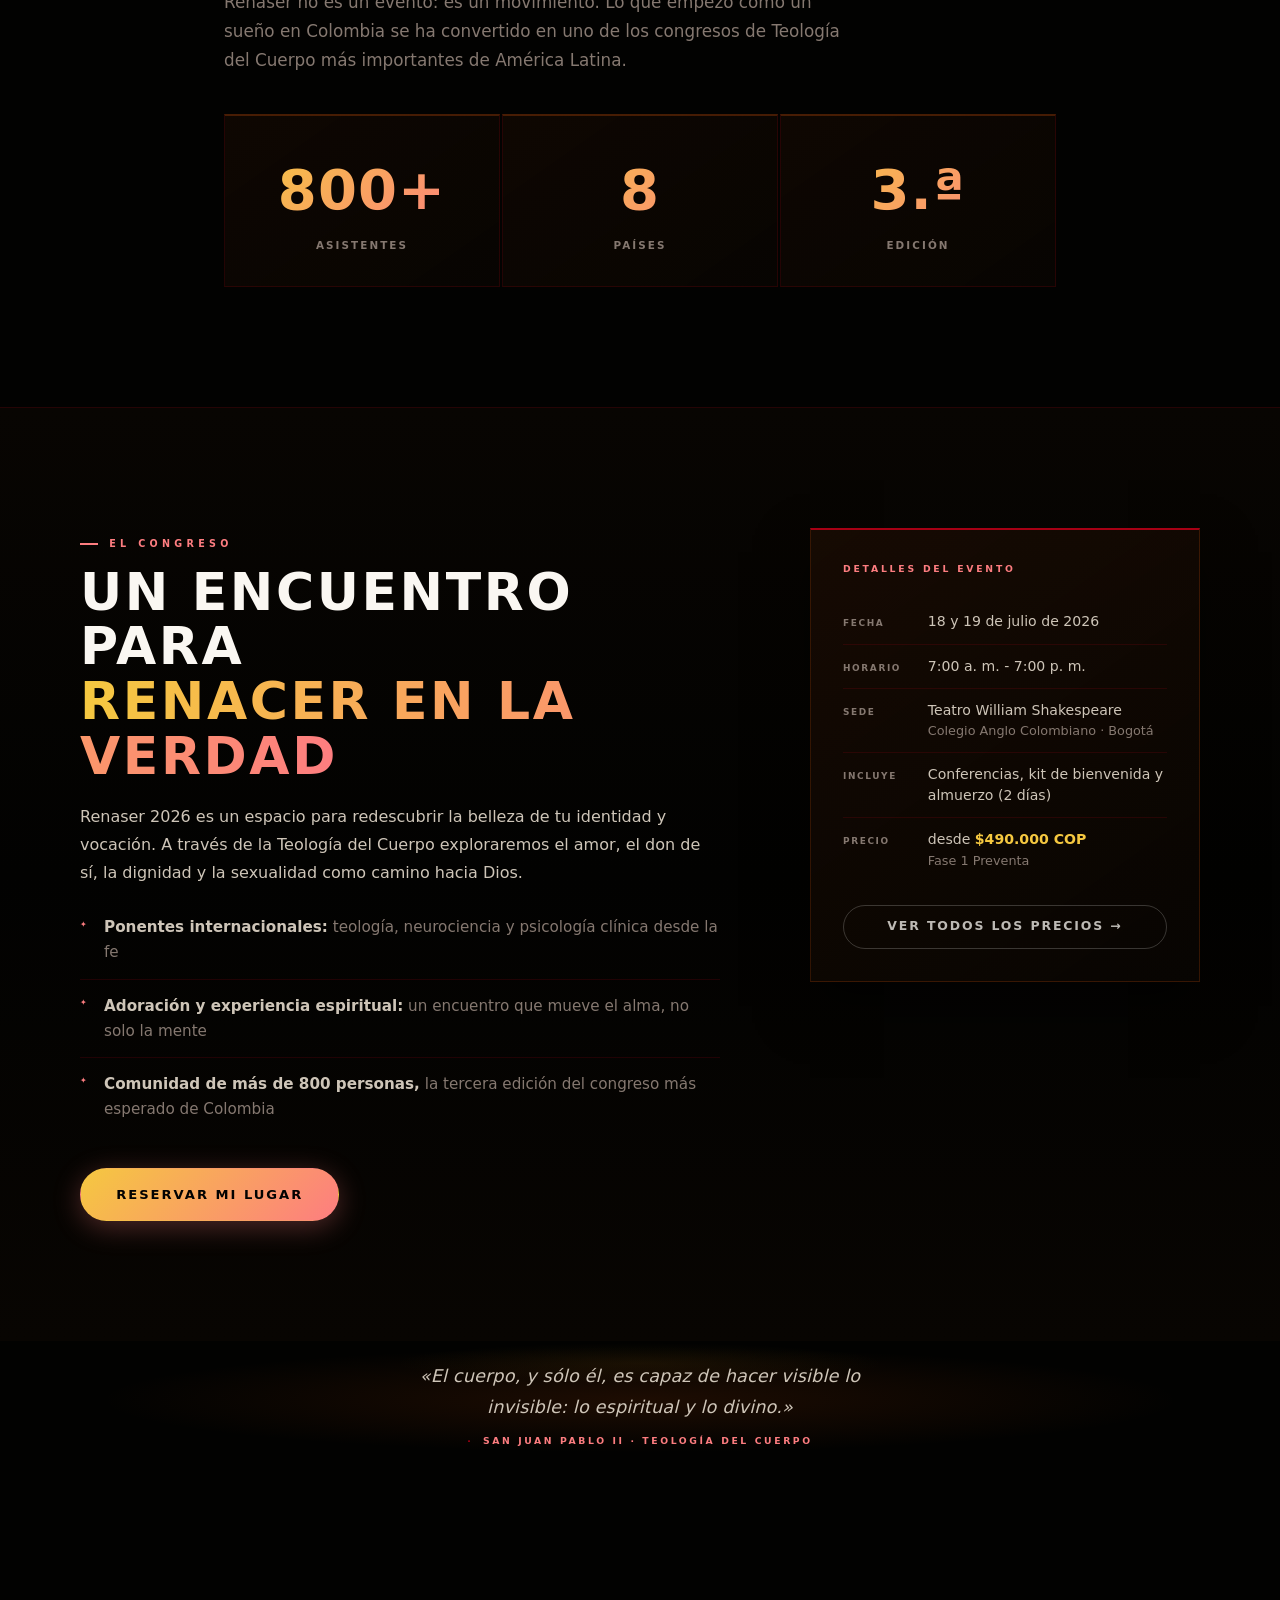
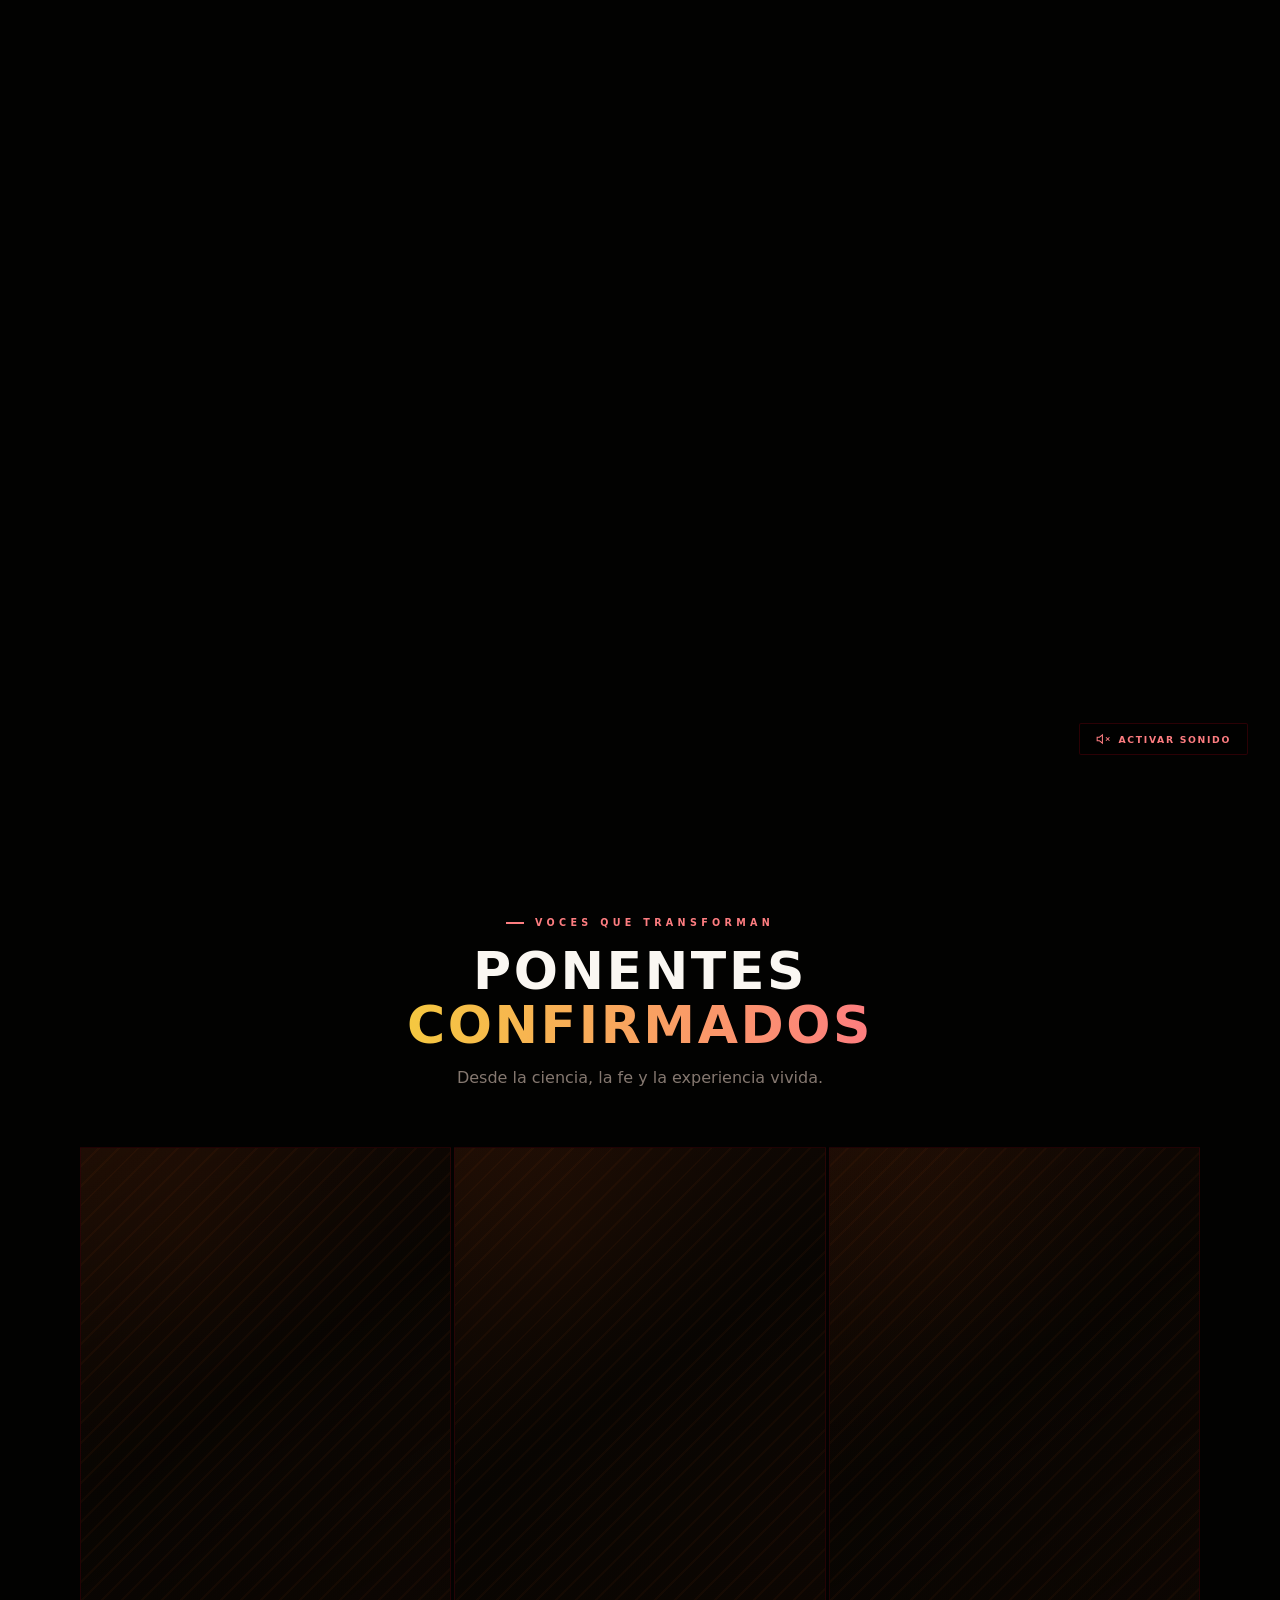
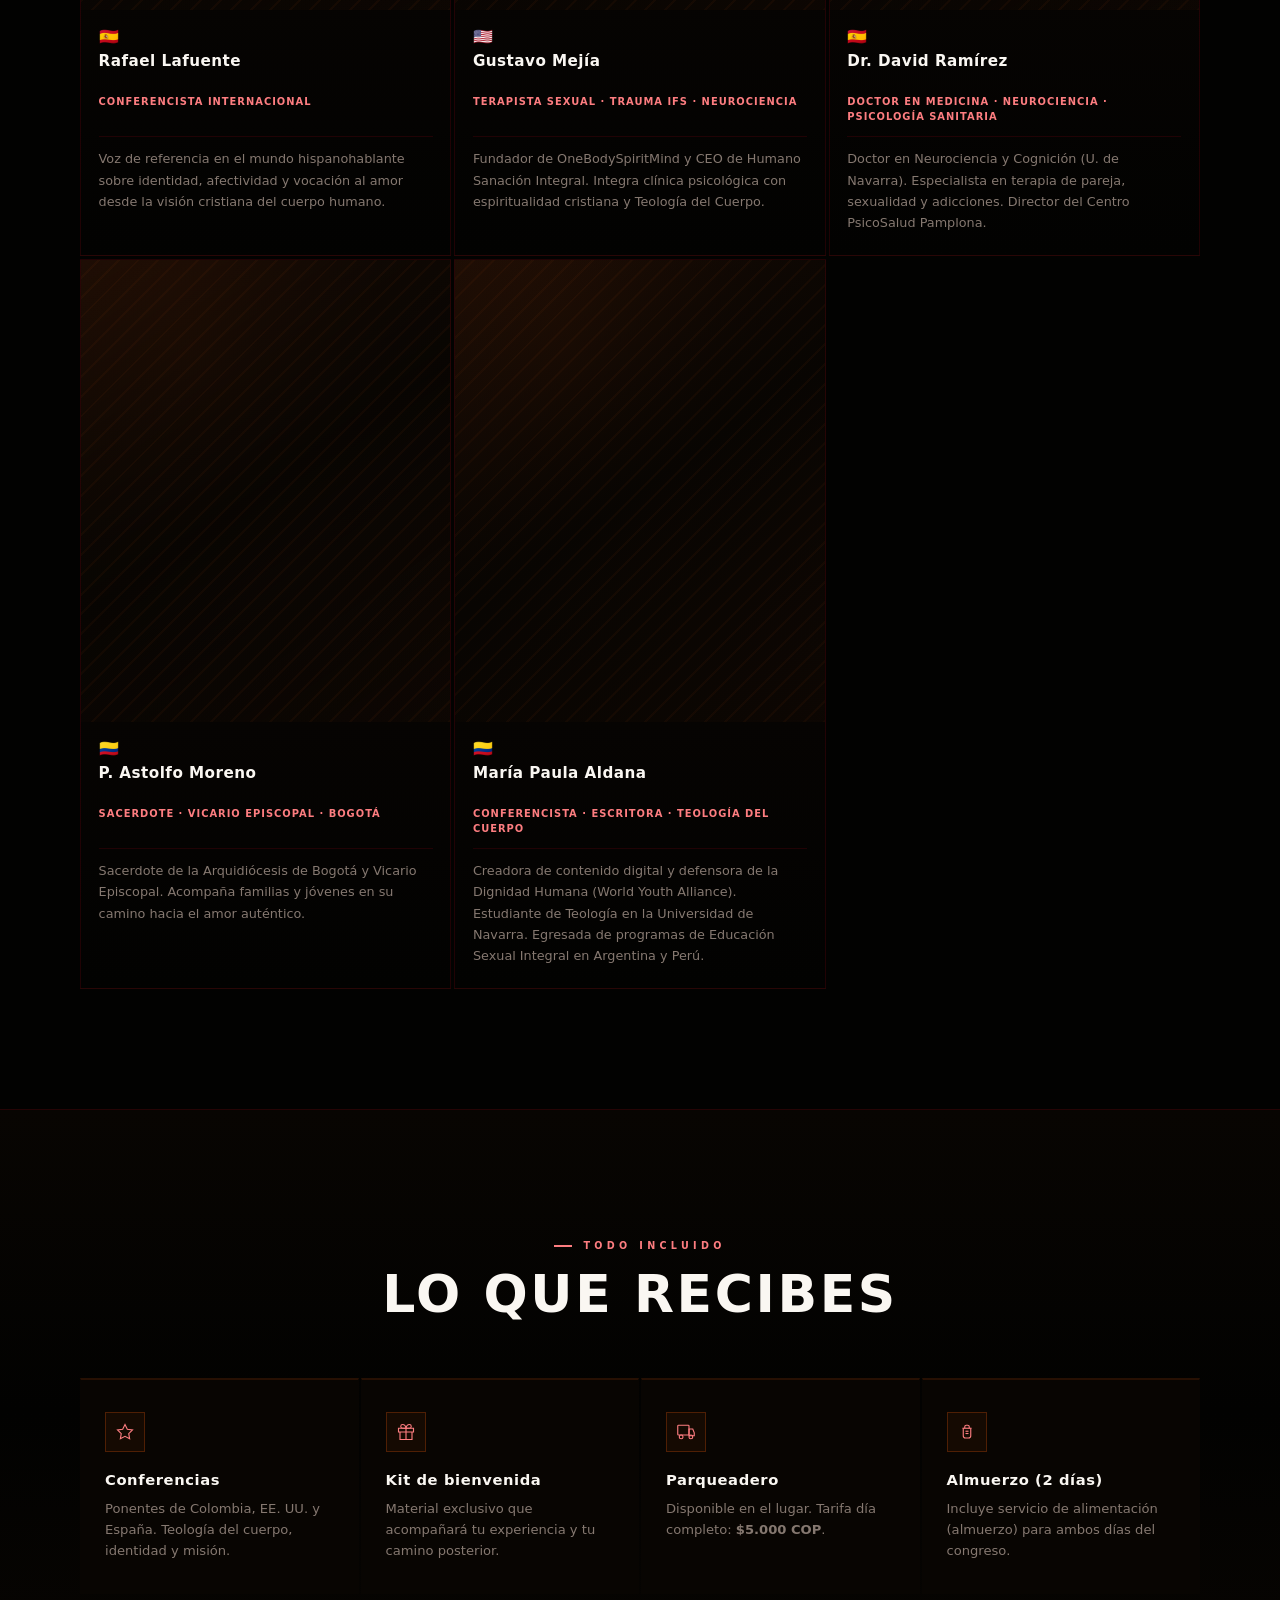
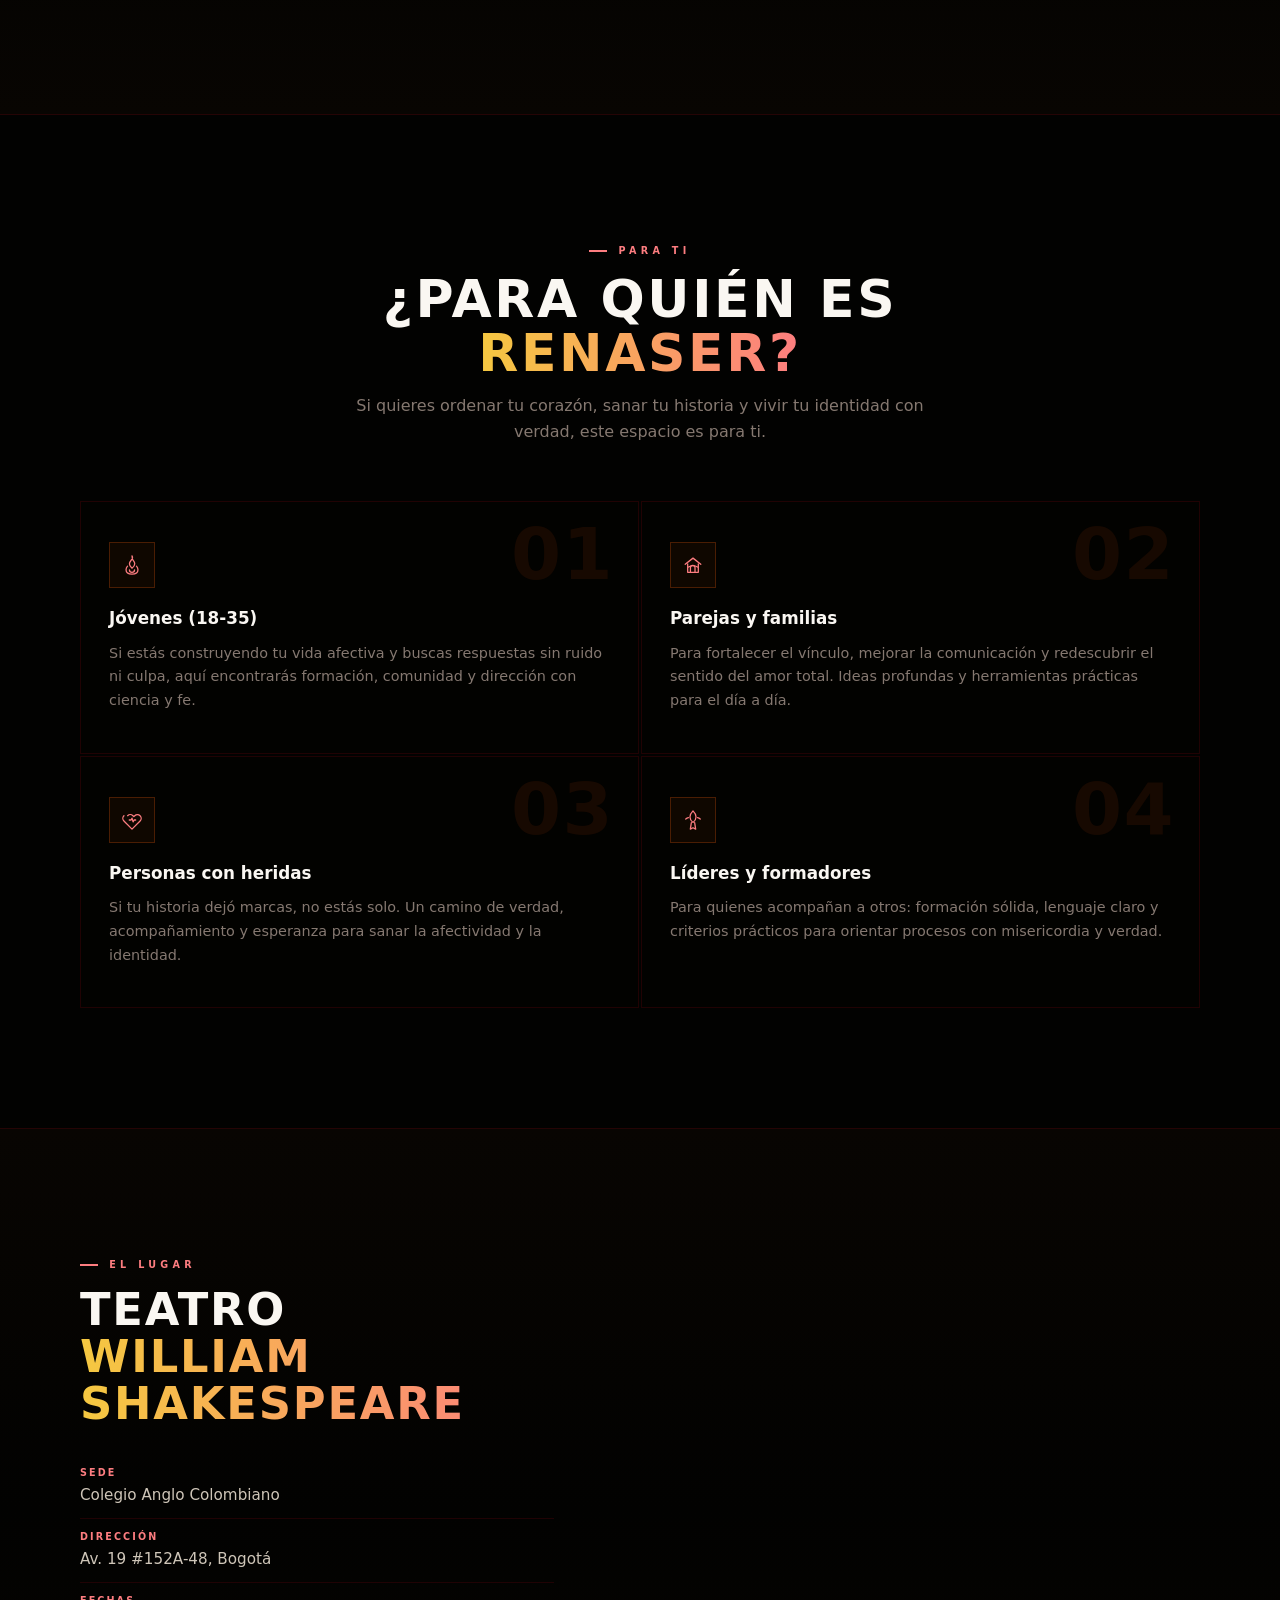
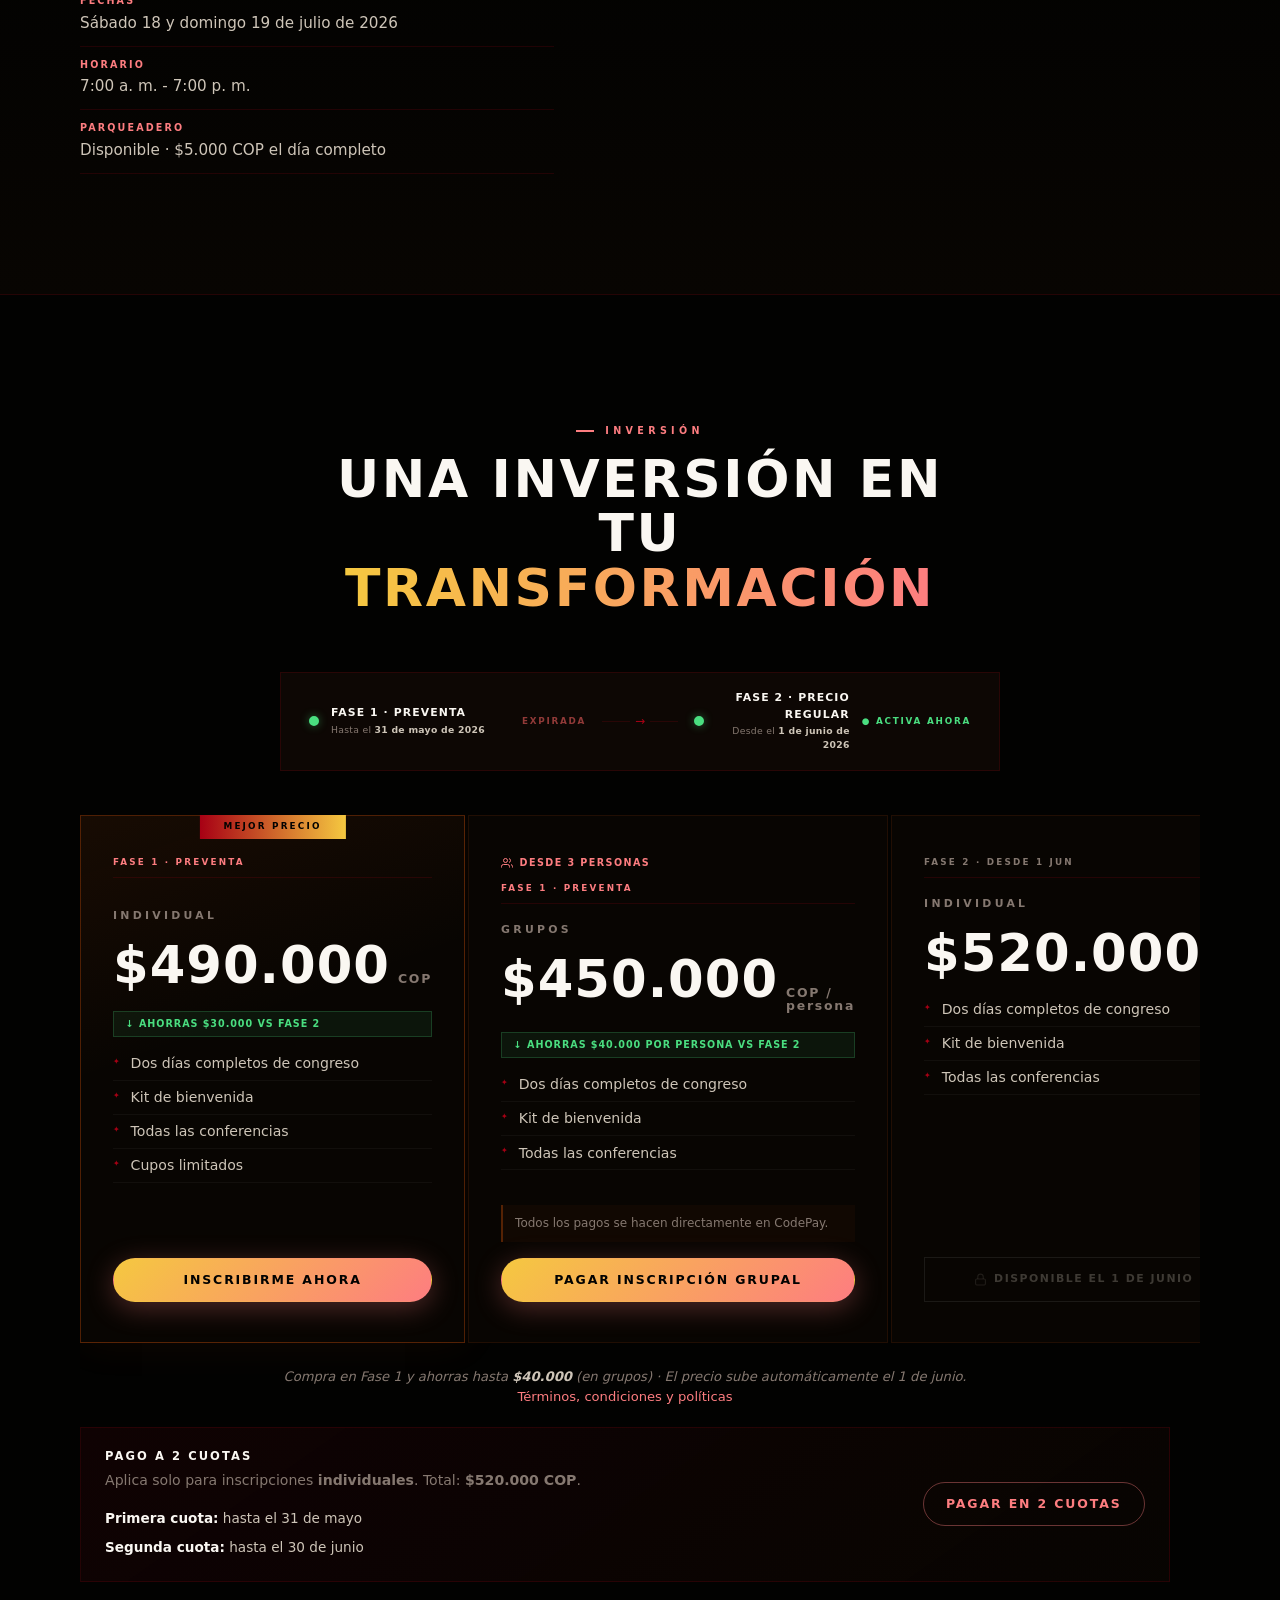
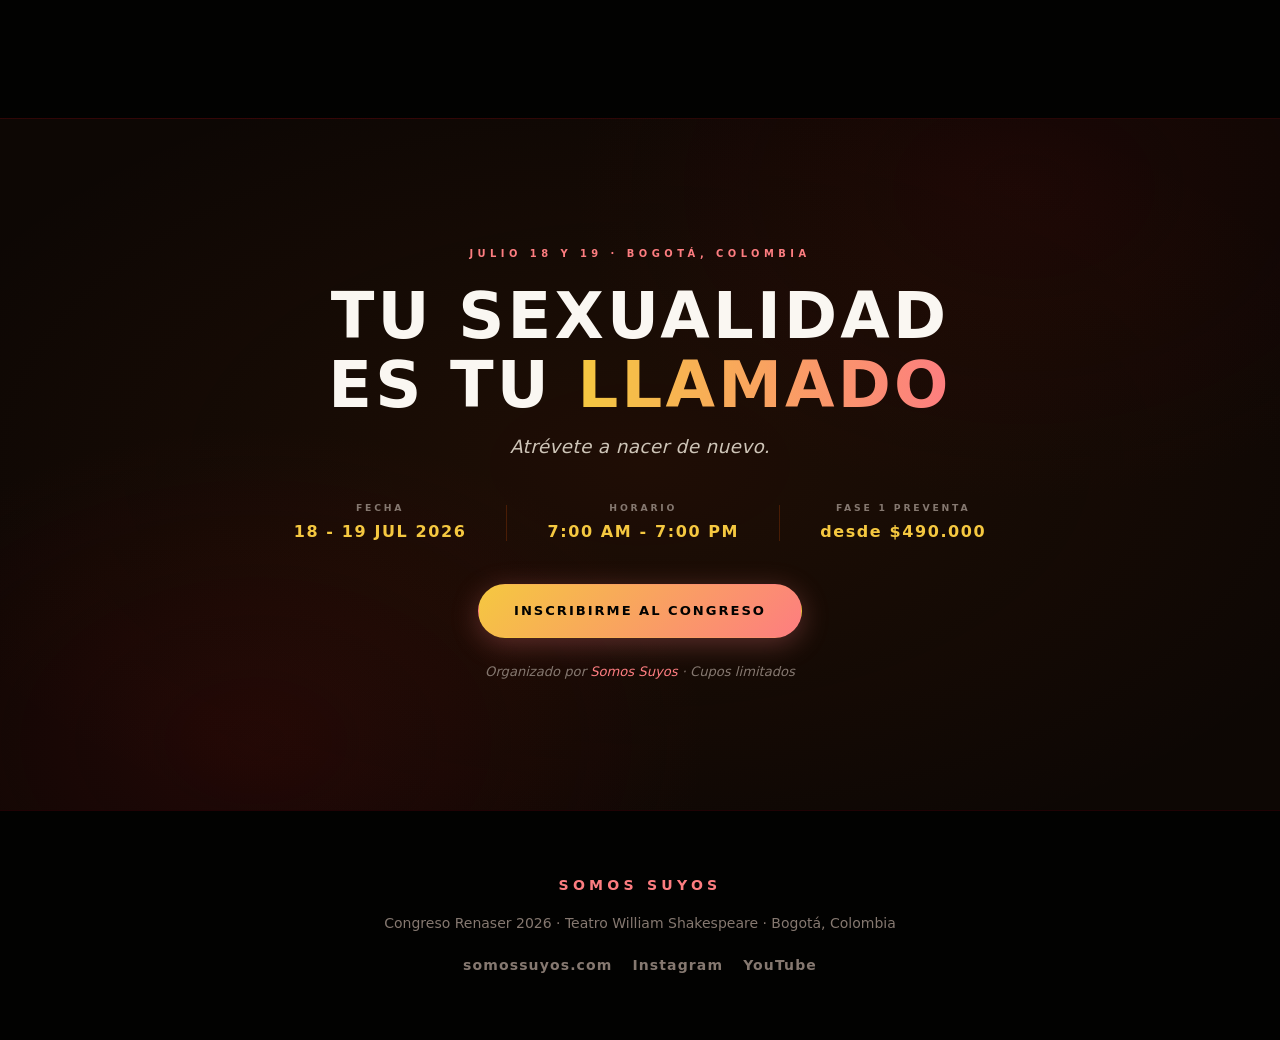
==== commit 7b05b069: "Restore soft coral CTA gradients and session T&C gate Reverts ember2/accent to coral for gold→coral " ====
--- a/index.html
+++ b/index.html
@@ -53,7 +53,7 @@
         <div class="hero__meta">
           <span class="hero__meta-item"><strong>18 y 19 de Julio</strong></span>
           <span class="hero__meta-dot" aria-hidden="true"></span>
-          <span class="hero__meta-item"><strong>7:00 AM - 7:30 PM</strong></span>
+          <span class="hero__meta-item"><strong>7:00 AM - 7:00 PM</strong></span>
           <span class="hero__meta-dot" aria-hidden="true"></span>
           <span class="hero__meta-item"><strong>Teatro William Shakespeare · Bogotá</strong></span>
         </div>
@@ -176,7 +176,7 @@
                 </div>
                 <div class="about-congress__detail">
                   <dt>Horario</dt>
-                  <dd>7:00 a. m. - 7:30 p. m.</dd>
+                  <dd>7:00 a. m. - 7:00 p. m.</dd>
                 </div>
                 <div class="about-congress__detail">
                   <dt>Sede</dt>
@@ -184,7 +184,7 @@
                 </div>
                 <div class="about-congress__detail">
                   <dt>Incluye</dt>
-                  <dd>Conferencias y kit de bienvenida</dd>
+                  <dd>Conferencias, kit de bienvenida y almuerzo (2 días)</dd>
                 </div>
                 <div class="about-congress__detail about-congress__detail--price">
                   <dt>Precio</dt>
@@ -346,6 +346,19 @@
             <h3 class="receive-item__title">Parqueadero</h3>
             <p class="receive-item__desc">Disponible en el lugar. Tarifa día completo: <strong>$5.000 COP</strong>.</p>
           </div>
+          <div class="receive-item" data-reveal="fade-up" data-reveal-delay="240">
+            <span class="receive-item__mark" aria-hidden="true">
+              <svg viewBox="0 0 24 24" fill="none" stroke="currentColor" stroke-width="1.5" aria-hidden="true">
+                <path d="M6 7h12" />
+                <path d="M7 7v10a3 3 0 0 0 3 3h4a3 3 0 0 0 3-3V7" />
+                <path d="M9 7V5a2 2 0 0 1 2-2h2a2 2 0 0 1 2 2v2" />
+                <path d="M10 11h4" />
+                <path d="M10 14h4" />
+              </svg>
+            </span>
+            <h3 class="receive-item__title">Almuerzo (2 días)</h3>
+            <p class="receive-item__desc">Incluye servicio de alimentación (almuerzo) para ambos días del congreso.</p>
+          </div>
         </div>
       </div>
     </section>
@@ -426,7 +439,7 @@
             <li><span class="venue__fact-label">Sede</span> Colegio Anglo Colombiano</li>
             <li><span class="venue__fact-label">Dirección</span> Av. 19 #152A-48, Bogotá</li>
             <li><span class="venue__fact-label">Fechas</span> Sábado 18 y domingo 19 de julio de 2026</li>
-            <li><span class="venue__fact-label">Horario</span> 7:00 a. m. - 7:30 p. m.</li>
+            <li><span class="venue__fact-label">Horario</span> 7:00 a. m. - 7:00 p. m.</li>
             <li><span class="venue__fact-label">Parqueadero</span> Disponible · $5.000 COP el día completo</li>
           </ul>
         </div>
@@ -608,7 +621,7 @@
           <div class="final-cta__divider" aria-hidden="true"></div>
           <div class="final-cta__detail">
             <span class="final-cta__detail-label">Horario</span>
-            <span class="final-cta__detail-val">7:00 AM - 7:30 PM</span>
+            <span class="final-cta__detail-val">7:00 AM - 7:00 PM</span>
           </div>
           <div class="final-cta__divider" aria-hidden="true"></div>
           <div class="final-cta__detail">
@@ -696,6 +709,6 @@
     </div>
   </div>
 
-  <script src="assets/js/script.js"></script>
+  <script src="assets/js/script.js?v=20260502"></script>
 </body>
 </html>
--- a/assets/css/styles.css
+++ b/assets/css/styles.css
@@ -7,6 +7,7 @@
 }
 
 :root {
+  /* Marca “rojo” profundo vs acento/coral para CTAs con gradación dorado → coral */
   --ember:       #A70014;
   --ember2:      #fd7d80;
   --gold:        #e8a818;
@@ -136,7 +137,7 @@
   transition: border-color 0.35s, box-shadow 0.35s, transform 0.35s;
 }
 .media-frame:hover {
-  border-color: rgba(253,125,128,0.4);
+  border-color: rgba(167,0,20,0.4);
   box-shadow: 0 32px 72px rgba(0,0,0,0.7), 0 0 40px rgba(212,82,10,0.1);
 }
 .media-frame img { display: block; width: 100%; height: 100%; object-fit: cover; }
@@ -207,7 +208,8 @@
 .btn--large { padding: 1rem 2.2rem; font-size: 0.82rem; }
 
 .btn--header {
-  background: var(--ember2); color: var(--bg);
+  background: linear-gradient(135deg, var(--gold2), var(--ember2));
+  color: var(--bg);
   box-shadow: 0 4px 20px rgba(253,125,128,0.25);
 }
 .btn--header:hover { background: var(--gold2); box-shadow: 0 8px 28px rgba(245,200,64,0.3); }
@@ -215,15 +217,15 @@
 .btn--primary {
   background: linear-gradient(135deg, var(--gold2), var(--ember2));
   color: var(--bg);
-  box-shadow: 0 6px 28px rgba(212,82,10,0.3);
-}
-.btn--primary:hover { box-shadow: 0 12px 40px rgba(212,82,10,0.5); }
+  box-shadow: 0 6px 28px rgba(253,125,128,0.3);
+}
+.btn--primary:hover { box-shadow: 0 12px 40px rgba(253,125,128,0.5); }
 
 .btn--secondary {
   background: transparent; color: var(--ember2);
-  border-color: rgba(212,82,10,0.4);
-}
-.btn--secondary:hover { border-color: var(--ember2); background: rgba(212,82,10,0.06); }
+  border-color: rgba(253,125,128,0.4);
+}
+.btn--secondary:hover { border-color: var(--ember2); background: rgba(253,125,128,0.06); }
 
 .btn--ghost {
   background: transparent; color: rgba(250,247,242,0.75);
@@ -429,7 +431,7 @@
   position: absolute; bottom: 2rem; right: 2rem; z-index: 4;
   display: flex; align-items: center; gap: 0.55rem;
   background: rgba(2,2,1,0.6);
-  border: 1px solid rgba(253,125,128,0.25);
+  border: 1px solid rgba(167,0,20,0.25);
   color: var(--ember2);
   font-family: var(--font-body);
   font-size: 0.58rem; font-weight: 700;
@@ -440,7 +442,7 @@
   border-radius: 2px;
   transition: border-color 0.2s, background 0.2s;
 }
-.hero-mute:hover { border-color: var(--ember2); background: rgba(253,125,128,0.08); }
+.hero-mute:hover { border-color: var(--ember2); background: rgba(167,0,20,0.08); }
 
 /* scroll hint */
 .hero-scroll {
@@ -488,10 +490,10 @@
   background: linear-gradient(180deg, rgba(212,82,10,0.07) 0%, rgba(2,2,1,0.8) 100%);
   border: 1px solid var(--line);
   border-radius: 2px;
-  box-shadow: 0 0 32px rgba(0,0,0,0.5), inset 0 1px 0 rgba(253,125,128,0.07);
+  box-shadow: 0 0 32px rgba(0,0,0,0.5), inset 0 1px 0 rgba(167,0,20,0.07);
   transition: border-color 0.3s, transform 0.3s;
 }
-.countdown__unit:hover { border-color: rgba(253,125,128,0.4); transform: translateY(-2px); }
+.countdown__unit:hover { border-color: rgba(167,0,20,0.4); transform: translateY(-2px); }
 .countdown__value {
   display: block;
   font-family: var(--font-display);
@@ -694,7 +696,7 @@
   position: absolute; bottom: 2rem; right: 2rem; z-index: 2;
   display: flex; align-items: center; gap: 0.55rem;
   background: rgba(2,2,1,0.6);
-  border: 1px solid rgba(253,125,128,0.25);
+  border: 1px solid rgba(167,0,20,0.25);
   color: var(--ember2);
   font-family: var(--font-body);
   font-size: 0.58rem; font-weight: 700;
@@ -704,7 +706,7 @@
   border-radius: 2px;
   transition: border-color 0.2s, background 0.2s;
 }
-.promo-vid__mute:hover { border-color: var(--ember2); background: rgba(253,125,128,0.08); }
+.promo-vid__mute:hover { border-color: var(--ember2); background: rgba(167,0,20,0.08); }
 
 /* ── ABOUT ── */
 .about__layout {
@@ -827,7 +829,7 @@
   z-index: 2;
 }
 .speaker-card:hover::before { transform: scaleX(1); }
-.speaker-card:hover { border-color: rgba(253,125,128,0.35); transform: translateY(-5px); box-shadow: 0 20px 48px rgba(0,0,0,0.7); }
+.speaker-card:hover { border-color: rgba(167,0,20,0.35); transform: translateY(-5px); box-shadow: 0 20px 48px rgba(0,0,0,0.7); }
 .speaker-card .media-frame { border: none; border-radius: 0; box-shadow: none; }
 
 .speaker-card__body {
@@ -908,7 +910,7 @@
   transition: border-color 0.3s;
 }
 .audience-card:hover { border-color: rgba(212,82,10,0.35); }
-.audience-card:hover .audience-card__icon { border-color: rgba(253,125,128,0.45); }
+.audience-card:hover .audience-card__icon { border-color: rgba(167,0,20,0.45); }
 .audience-card__num {
   display: block; position: absolute; top: 1rem; right: 1.5rem;
   font-family: var(--font-display); font-weight: 800; font-stretch: expanded;
@@ -1055,7 +1057,7 @@
   background: rgba(212,82,10,0.35);
   border-radius: 999px;
 }
-.pricing__scroll-wrap::-webkit-scrollbar-thumb:hover { background: rgba(253,125,128,0.45); }
+.pricing__scroll-wrap::-webkit-scrollbar-thumb:hover { background: rgba(167,0,20,0.45); }
 
 /* 4-card horizontal grid */
 .pricing__grid {
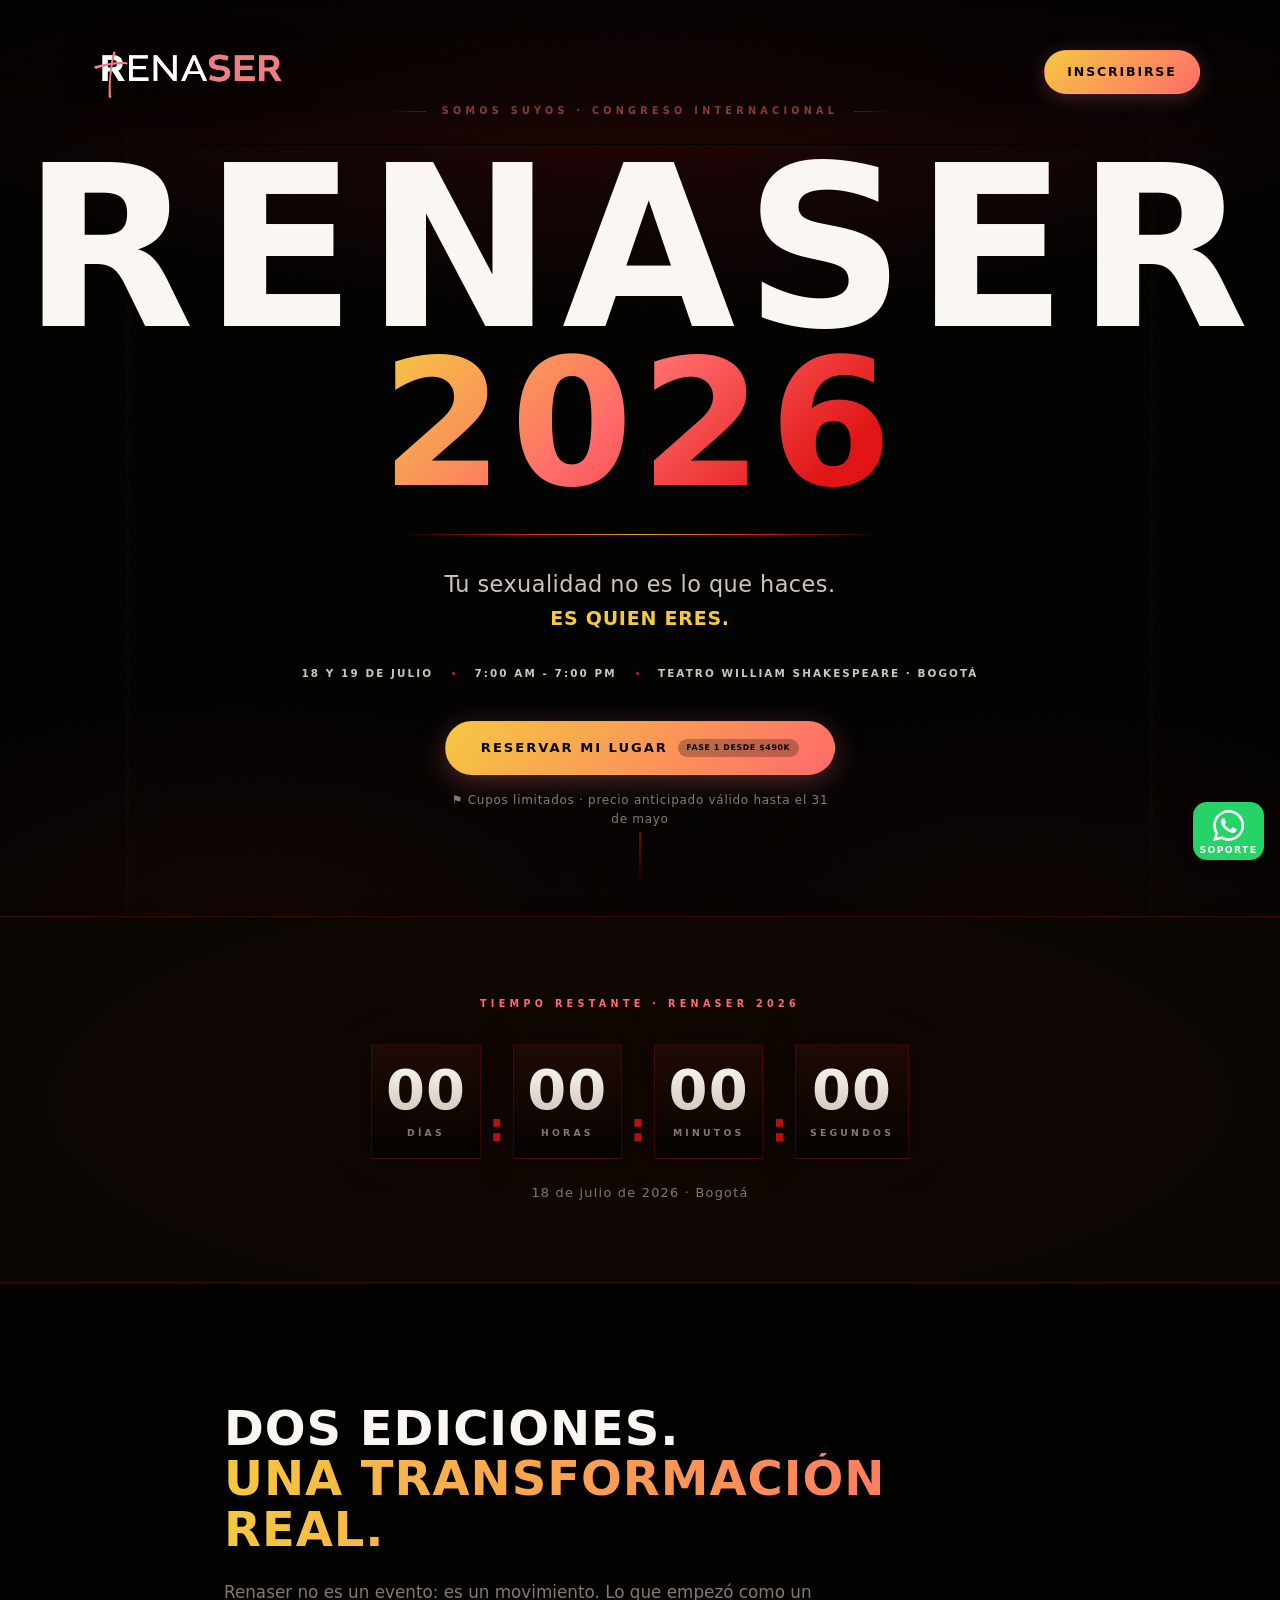
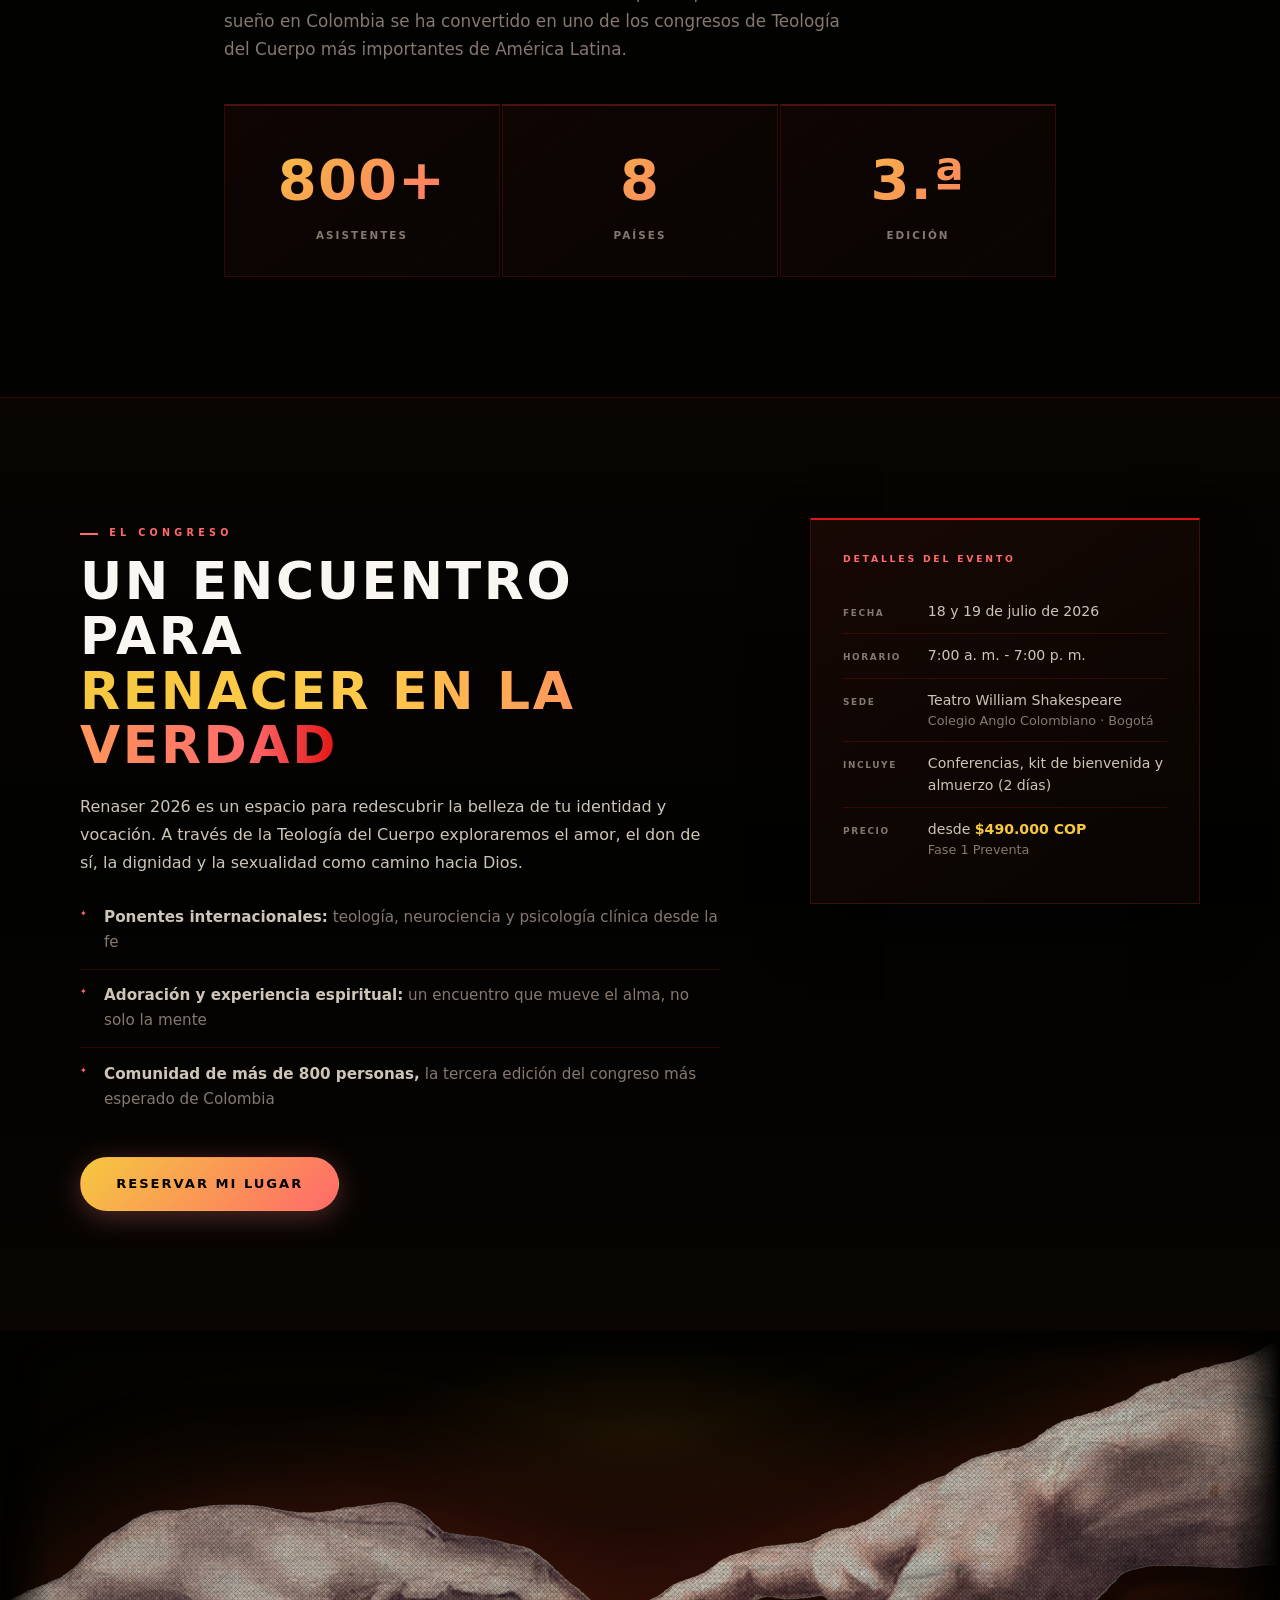
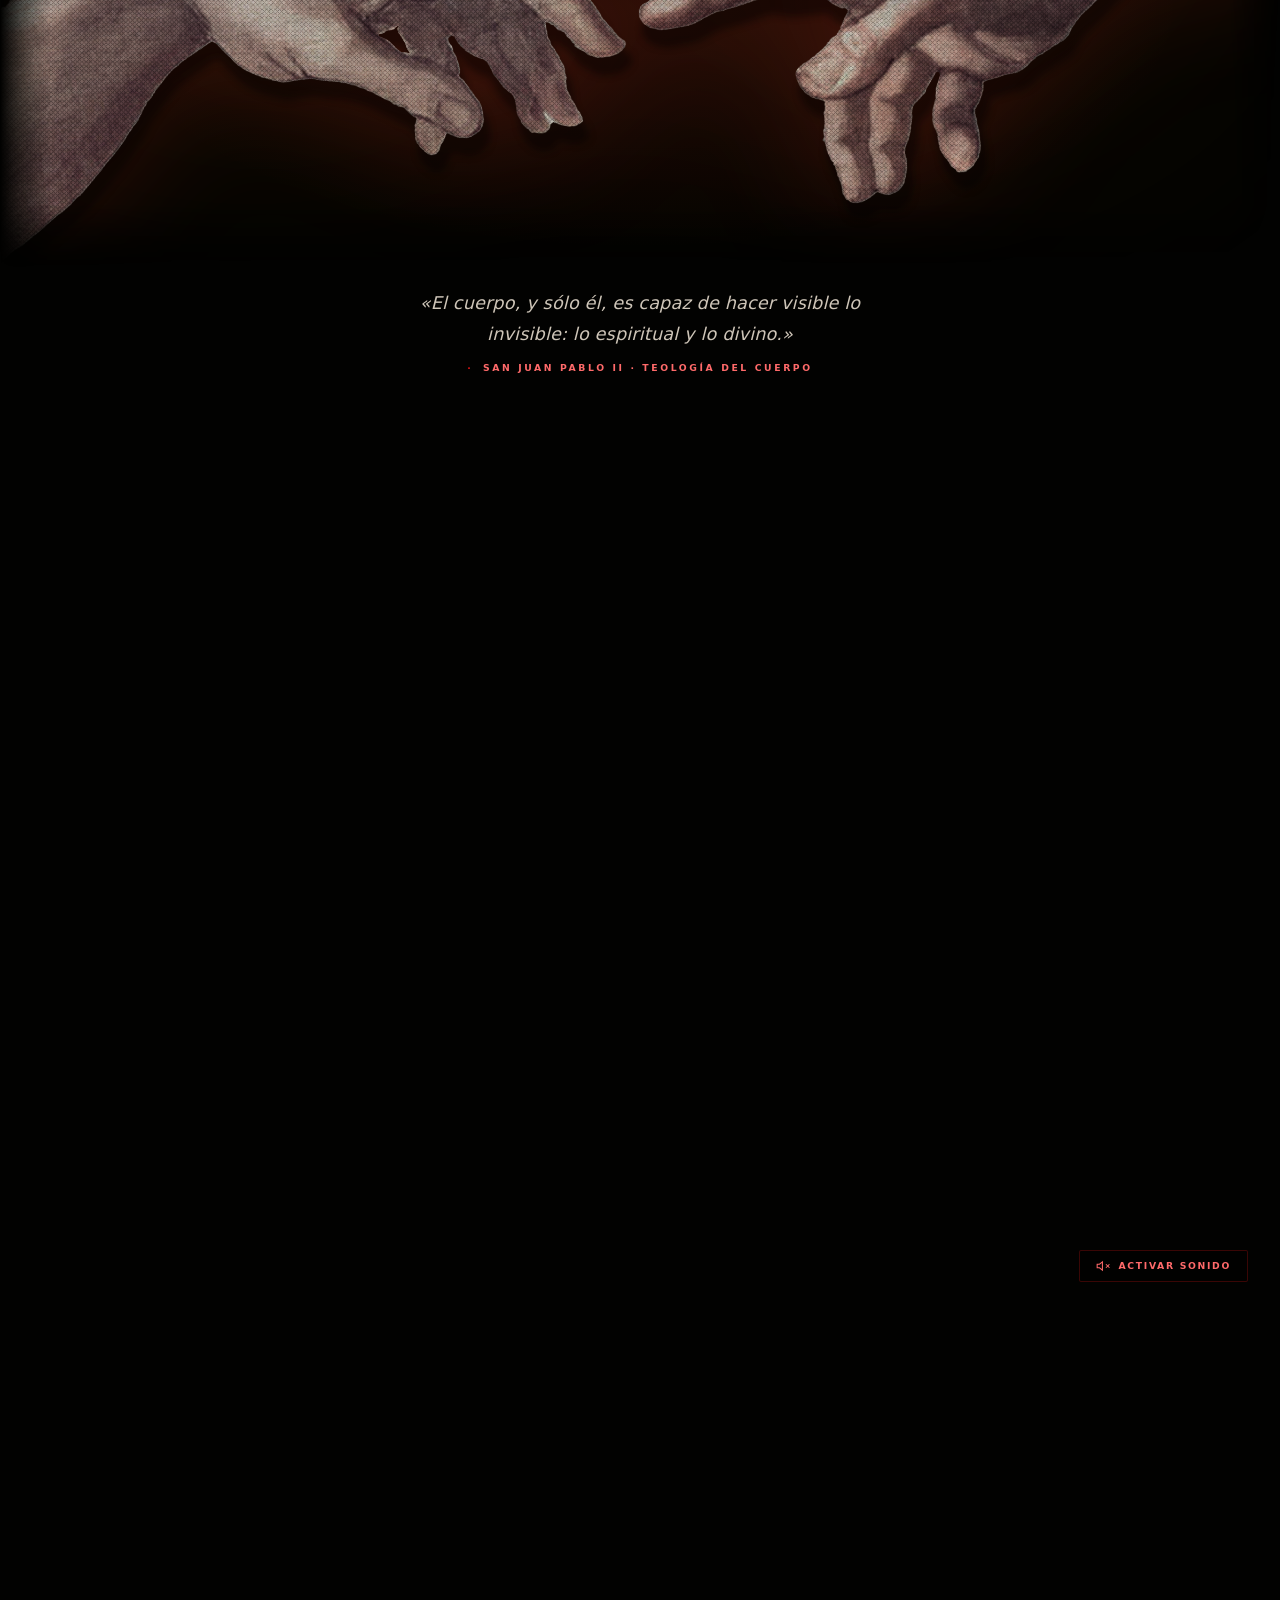
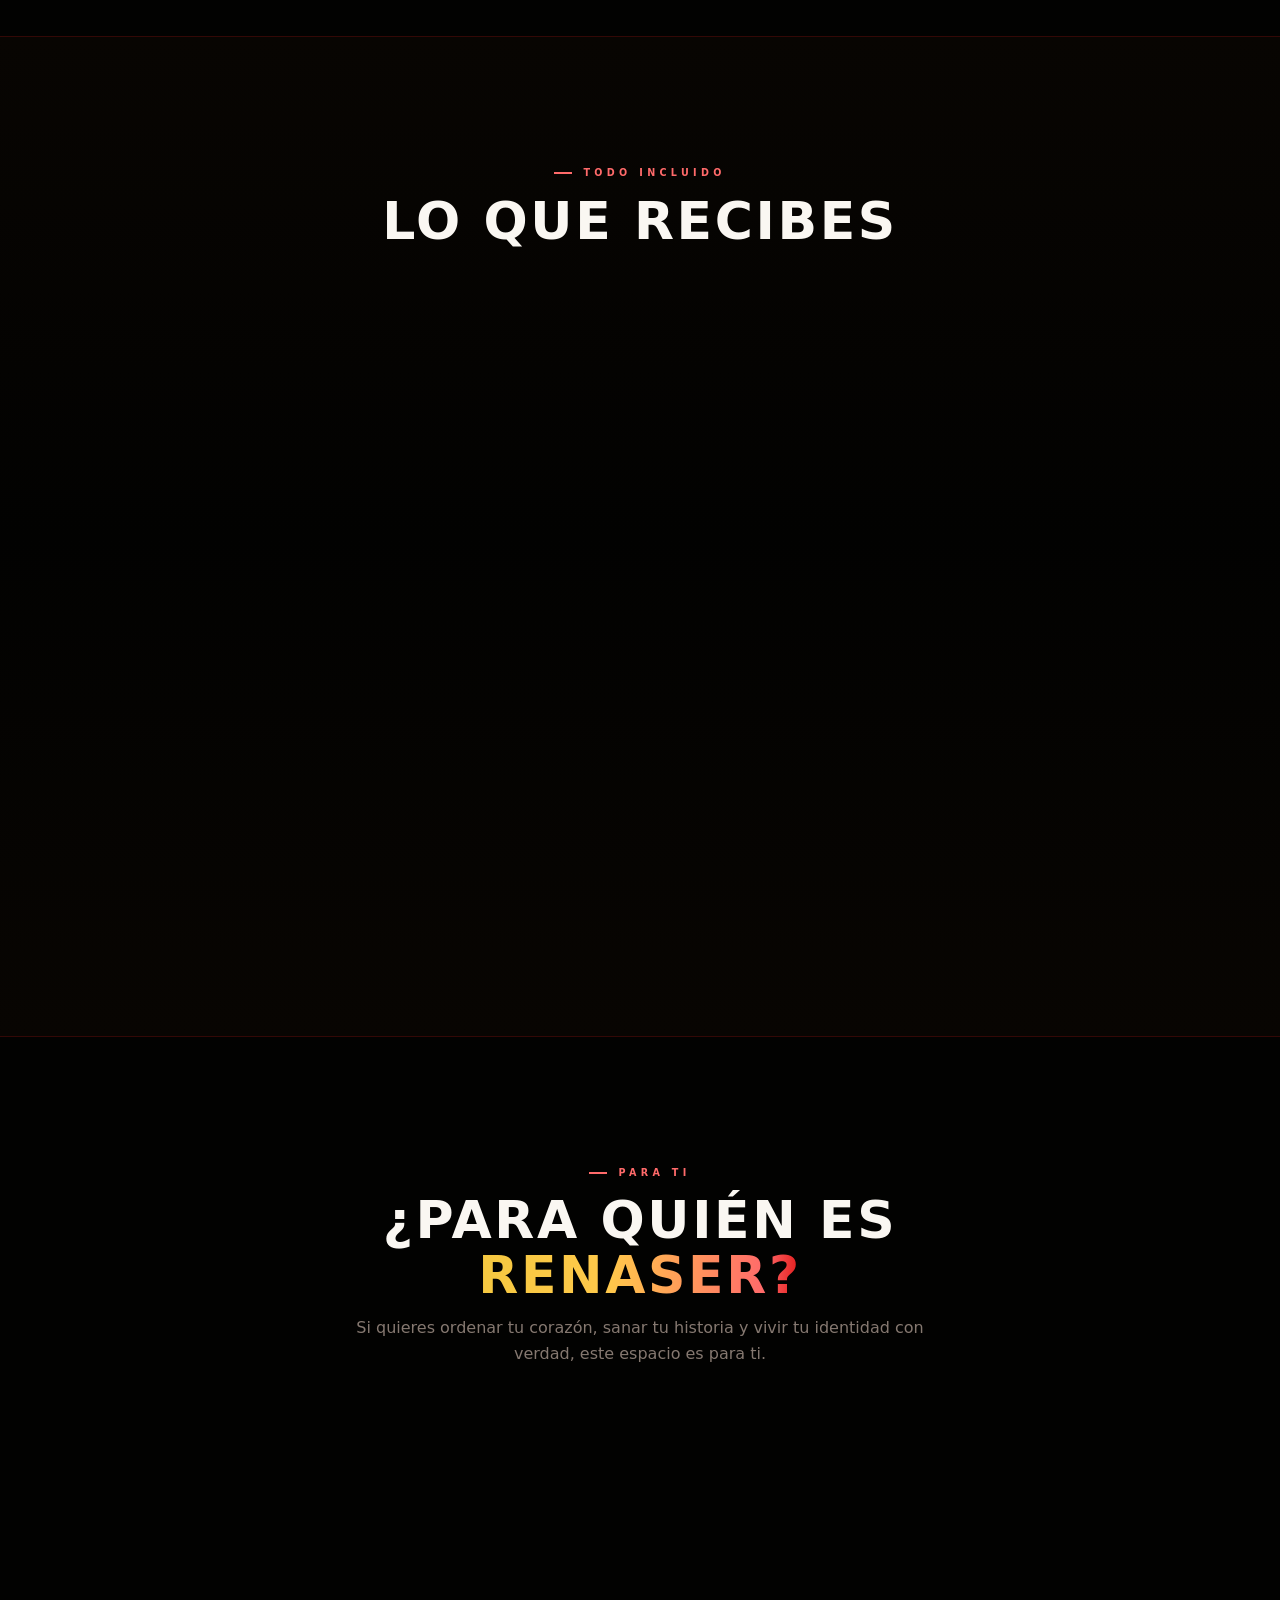
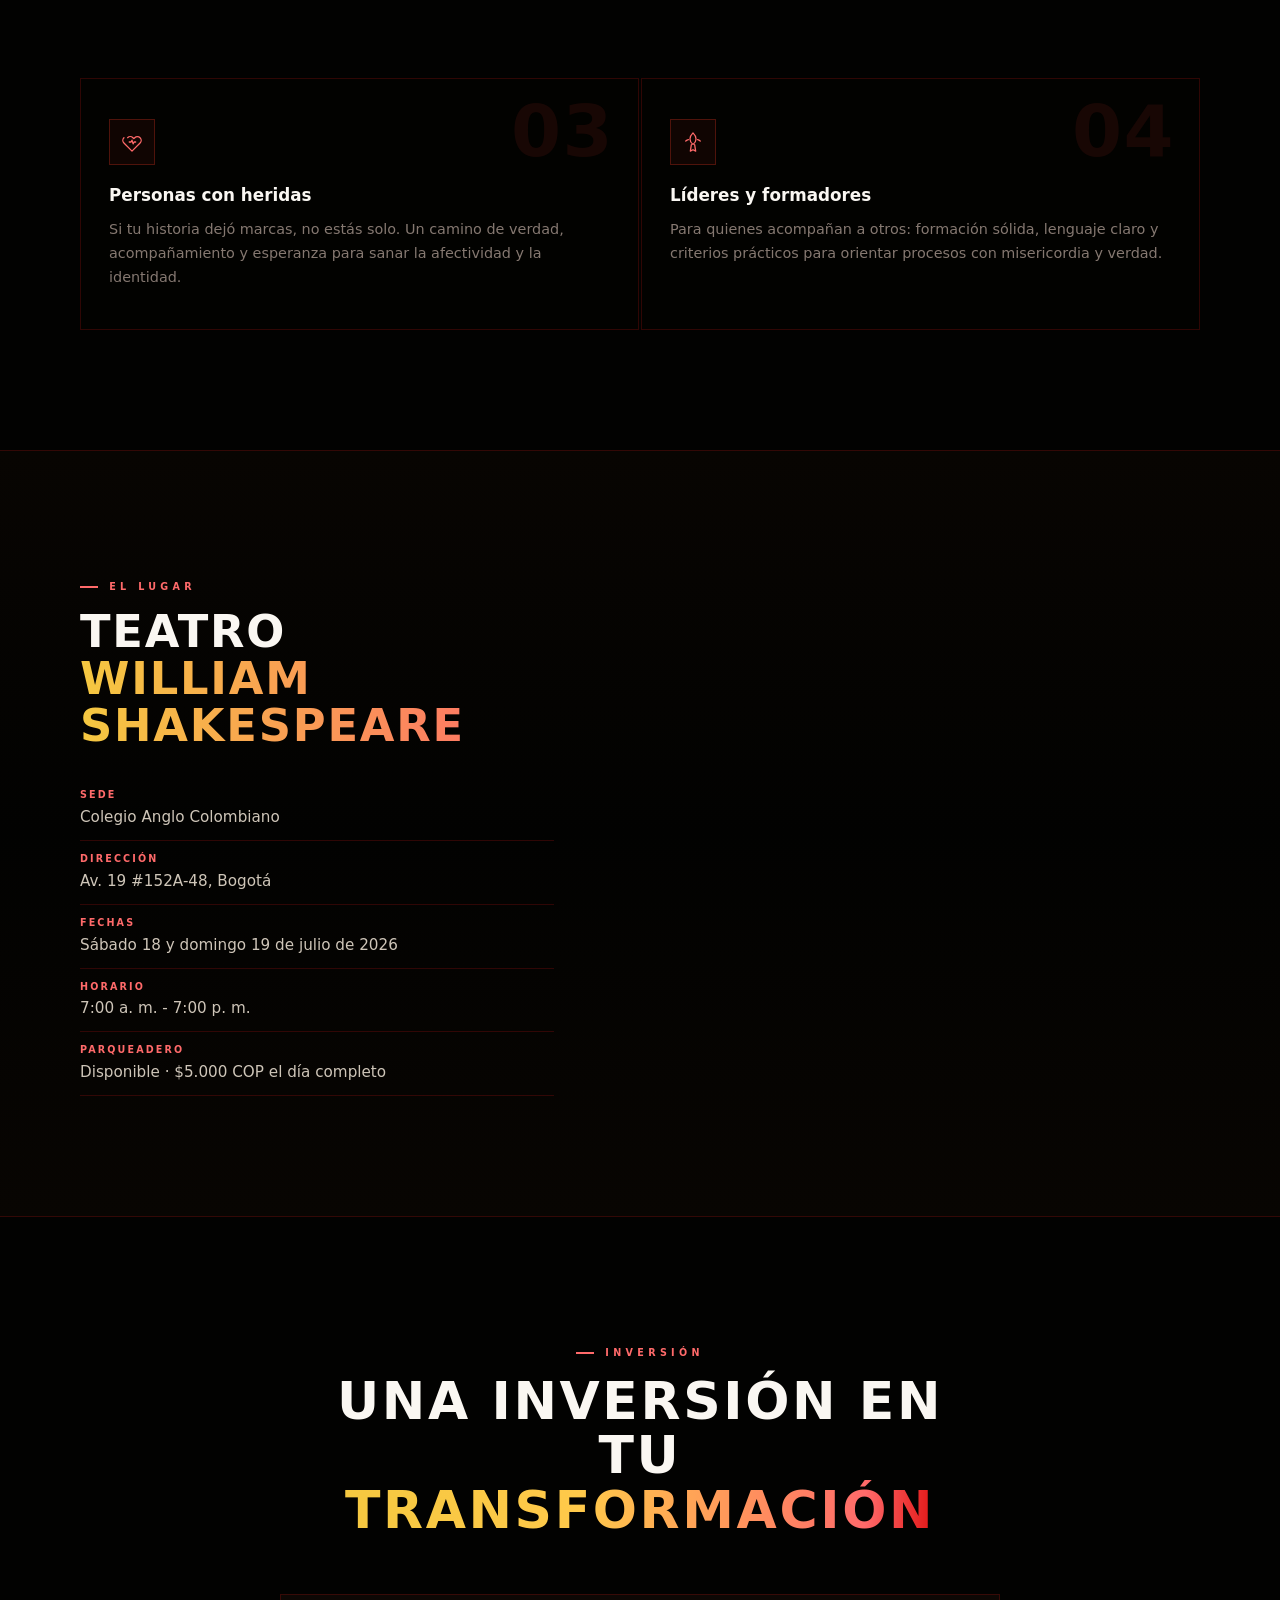
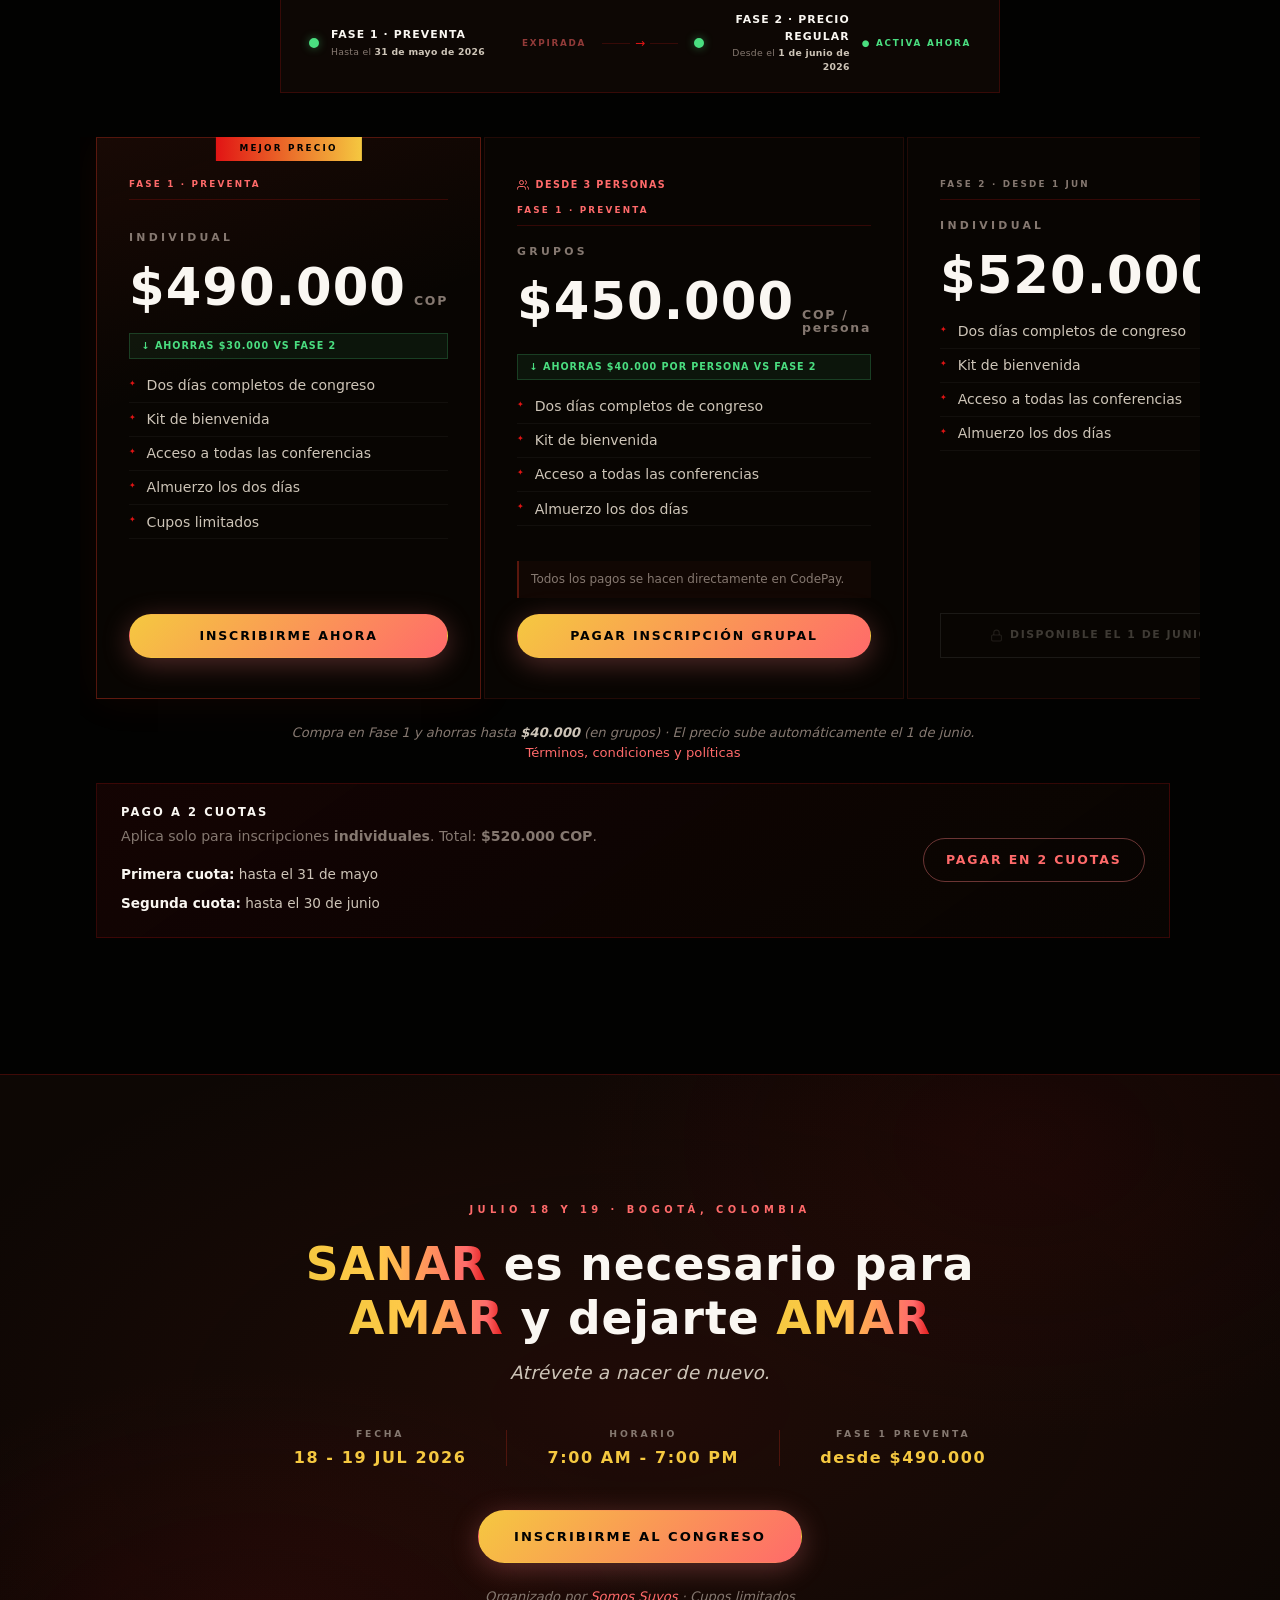
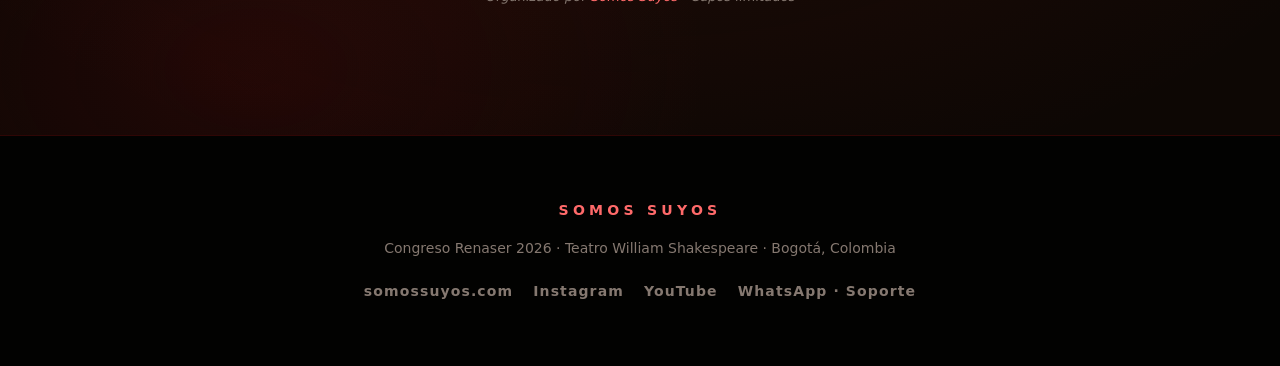
==== commit 27a94a9a: "Actualizar landing Renaser 2026 con pixel, Clarity y admin de menús. Incluye Meta Pixel, Microsoft C" ====
--- a/index.html
+++ b/index.html
@@ -1,23 +1,51 @@
 <!DOCTYPE html>
-<html lang="es">
-<head>
-  <meta charset="UTF-8">
-  <meta name="viewport" content="width=device-width, initial-scale=1.0">
+<html lang="es"><head><meta http-equiv="Content-Type" content="text/html; charset=UTF-8">
+  
+  <meta name="viewport" content="width=device-width, initial-scale=1.0, viewport-fit=cover">
   <title>Renaser 2026 · Somos Suyos</title>
-  <link rel="stylesheet" href="assets/css/styles.css">
+  <link rel="stylesheet" href="./assets/css/styles.css">
+
+  <!-- Meta Pixel Code -->
+  <script>
+    !function(f,b,e,v,n,t,s)
+    {if(f.fbq)return;n=f.fbq=function(){n.callMethod?
+    n.callMethod.apply(n,arguments):n.queue.push(arguments)};
+    if(!f._fbq)f._fbq=n;n.push=n;n.loaded=!0;n.version='2.0';
+    n.queue=[];t=b.createElement(e);t.async=!0;
+    t.src=v;s=b.getElementsByTagName(e)[0];
+    s.parentNode.insertBefore(t,s)}(window, document,'script',
+    'https://connect.facebook.net/en_US/fbevents.js');
+    fbq('init', '797623582261445');
+    fbq('track', 'PageView');
+  </script>
+  <!-- End Meta Pixel Code -->
+
+  <!-- Microsoft Clarity -->
+  <script type="text/javascript">
+    (function(c,l,a,r,i,t,y){
+        c[a]=c[a]||function(){(c[a].q=c[a].q||[]).push(arguments)};
+        t=l.createElement(r);t.async=1;t.src="https://www.clarity.ms/tag/"+i;
+        y=l.getElementsByTagName(r)[0];y.parentNode.insertBefore(t,y);
+    })(window, document, "clarity", "script", "wtoinh8brt");
+  </script>
 </head>
 <body>
 
+  <!-- Meta Pixel noscript fallback -->
+  <noscript>
+    <img
+      height="1"
+      width="1"
+      style="display:none"
+      src="https://www.facebook.com/tr?id=797623582261445&amp;ev=PageView&amp;noscript=1"
+      alt=""
+    />
+  </noscript>
+
   <header class="header" id="header">
     <div class="header__inner">
-      <a href="#congress" class="logo" aria-label="Somos Suyos">
-        <img
-          class="logo__img"
-          src="https://thdmvtpvapfjvglehsys.supabase.co/storage/v1/object/public/Renaser/IMG_3170.PNG"
-          alt="Somos Suyos"
-          loading="eager"
-          decoding="async"
-        >
+      <a href="https://renaser.somossuyos.com/#congress" class="logo" aria-label="Somos Suyos">
+        <img class="logo__img" src="./assets/images/IMG_3170.PNG" alt="Somos Suyos" loading="eager" decoding="async">
       </a>
       <a href="https://renaser.codepay.co/login" class="btn btn--header js-pay-cta" target="_blank" rel="noopener noreferrer">Inscribirse</a>
     </div>
@@ -39,6 +67,21 @@
         </p>
 
         <h1 class="hero__title">
+          <a
+            href="https://renaser.somossuyos.com/#congress"
+            class="hero__logo-link"
+            aria-label="Renaser · Somos Suyos"
+          >
+            <img
+              class="hero__logo-img"
+              src="./assets/images/IMG_3170.PNG"
+              alt=""
+              width="420"
+              height="140"
+              loading="eager"
+              decoding="async"
+            />
+          </a>
           <span class="hero__title-main">RENASER</span>
           <span class="hero__title-year">2026</span>
         </h1>
@@ -63,7 +106,6 @@
             Reservar mi lugar
             <span class="btn__badge">Fase 1 desde $490k</span>
           </a>
-          <a href="#sobre-el-congreso" class="btn btn--ghost btn--large">Conocer el congreso</a>
         </div>
         <p class="hero__urgency">⚑ Cupos limitados · precio anticipado válido hasta el 31 de mayo</p>
       </div>
@@ -82,23 +124,23 @@
         <p class="countdown__label">Tiempo restante · Renaser 2026</p>
         <div class="countdown__grid" role="timer" aria-live="polite">
           <div class="countdown__unit">
-            <span class="countdown__value" data-unit="days">00</span>
-            <span class="countdown__name">Días</span>
+            <span class="countdown__value" data-unit="days">--</span>
+            <span class="countdown__name" data-label="days">Días</span>
           </div>
           <div class="countdown__sep" aria-hidden="true">:</div>
           <div class="countdown__unit">
-            <span class="countdown__value" data-unit="hours">00</span>
-            <span class="countdown__name">Horas</span>
+            <span class="countdown__value" data-unit="hours">--</span>
+            <span class="countdown__name" data-label="hours">Horas</span>
           </div>
           <div class="countdown__sep" aria-hidden="true">:</div>
           <div class="countdown__unit">
-            <span class="countdown__value" data-unit="minutes">00</span>
-            <span class="countdown__name">Minutos</span>
+            <span class="countdown__value" data-unit="minutes">--</span>
+            <span class="countdown__name" data-label="minutes">Minutos</span>
           </div>
           <div class="countdown__sep" aria-hidden="true">:</div>
           <div class="countdown__unit">
-            <span class="countdown__value" data-unit="seconds">00</span>
-            <span class="countdown__name">Segundos</span>
+            <span class="countdown__value" data-unit="seconds">--</span>
+            <span class="countdown__name" data-label="seconds">Segundos</span>
           </div>
         </div>
         <p class="countdown__date">18 de julio de 2026 · Bogotá</p>
@@ -108,21 +150,21 @@
     <!-- ═══ HISTORY / STATS ═══ -->
     <section class="history section" id="history">
       <div class="container history__inner">
-        <h2 class="history__title" data-reveal="fade-up">
+        <h2 class="history__title will-reveal reveal-fade-up is-revealed" data-reveal="fade-up">
           <span class="history__title-line">DOS EDICIONES.</span>
           <span class="history__title-line history__title-line--accent">UNA TRANSFORMACIÓN REAL.</span>
         </h2>
-        <p class="history__desc" data-reveal="fade-up" data-reveal-delay="100">Renaser no es un evento: es un movimiento. Lo que empezó como un sueño en Colombia se ha convertido en uno de los congresos de Teología del Cuerpo más importantes de América Latina.</p>
-        <div class="history__stats" data-reveal-stagger>
-          <div class="stat" data-reveal="fade-up">
+        <p class="history__desc will-reveal reveal-fade-up is-revealed" data-reveal="fade-up" data-reveal-delay="100">Renaser no es un evento: es un movimiento. Lo que empezó como un sueño en Colombia se ha convertido en uno de los congresos de Teología del Cuerpo más importantes de América Latina.</p>
+        <div class="history__stats" data-reveal-stagger="">
+          <div class="stat will-reveal reveal-fade-up is-revealed" data-reveal="fade-up">
             <span class="stat__value" data-count="800" data-count-suffix="+">800+</span>
             <span class="stat__label">Asistentes</span>
           </div>
-          <div class="stat" data-reveal="fade-up" data-reveal-delay="100">
+          <div class="stat will-reveal reveal-fade-up is-revealed" data-reveal="fade-up" data-reveal-delay="100">
             <span class="stat__value" data-count="8">8</span>
             <span class="stat__label">Países</span>
           </div>
-          <div class="stat" data-reveal="fade-up" data-reveal-delay="200">
+          <div class="stat will-reveal reveal-fade-up is-revealed" data-reveal="fade-up" data-reveal-delay="200">
             <span class="stat__value" data-count="3" data-count-suffix=".ª">3.ª</span>
             <span class="stat__label">Edición</span>
           </div>
@@ -136,14 +178,14 @@
         <div class="about-congress__layout">
 
           <div class="about-congress__copy">
-            <p class="section__kicker" data-reveal="fade-up">El congreso</p>
-            <h2 class="section__title" data-reveal="fade-up" data-reveal-delay="60">
+            <p class="section__kicker will-reveal reveal-fade-up is-revealed" data-reveal="fade-up">El congreso</p>
+            <h2 class="section__title will-reveal reveal-fade-up is-revealed" data-reveal="fade-up" data-reveal-delay="60">
               Un encuentro para<br><span class="section__title-accent">renacer en la verdad</span>
             </h2>
-            <p class="about-congress__text" data-reveal="fade-up" data-reveal-delay="120">
+            <p class="about-congress__text will-reveal reveal-fade-up" data-reveal="fade-up" data-reveal-delay="120">
               Renaser 2026 es un espacio para redescubrir la belleza de tu identidad y vocación. A través de la Teología del Cuerpo exploraremos el amor, el don de sí, la dignidad y la sexualidad como camino hacia Dios.
             </p>
-            <ul class="about-congress__list" data-reveal="fade-up" data-reveal-delay="180">
+            <ul class="about-congress__list will-reveal reveal-fade-up" data-reveal="fade-up" data-reveal-delay="180">
               <li>
                 <span class="about-congress__list-icon" aria-hidden="true">✦</span>
                 <strong>Ponentes internacionales:</strong> teología, neurociencia y psicología clínica desde la fe
@@ -157,16 +199,14 @@
                 <strong>Comunidad de más de 800 personas,</strong> la tercera edición del congreso más esperado de Colombia
               </li>
             </ul>
-            <div data-reveal="fade-up" data-reveal-delay="240">
-              <a href="https://renaser.codepay.co/login"
-                 class="btn btn--primary btn--large js-pay-cta"
-                 target="_blank" rel="noopener noreferrer">
+            <div data-reveal="fade-up" data-reveal-delay="240" class="will-reveal reveal-fade-up">
+              <a href="https://renaser.codepay.co/login" class="btn btn--primary btn--large js-pay-cta" target="_blank" rel="noopener noreferrer">
                 Reservar mi lugar
               </a>
             </div>
           </div>
 
-          <div class="about-congress__aside" data-reveal="fade-up" data-reveal-delay="120">
+          <div class="about-congress__aside will-reveal reveal-fade-up is-revealed" data-reveal="fade-up" data-reveal-delay="120">
             <div class="about-congress__card">
               <p class="about-congress__card-eyebrow">Detalles del evento</p>
               <dl class="about-congress__details">
@@ -191,9 +231,6 @@
                   <dd>desde <strong>$490.000 COP</strong> <span>Fase 1 Preventa</span></dd>
                 </div>
               </dl>
-              <a href="#pricing" class="btn btn--ghost about-congress__card-btn">
-                Ver todos los precios →
-              </a>
             </div>
           </div>
 
@@ -204,16 +241,10 @@
     <!-- ═══ HANDS TRANSITION ═══ -->
     <div class="hands-break" aria-hidden="true">
       <div class="hands-break__glow"></div>
-      <div class="hands-break__img-wrap" data-reveal="fade-in">
-        <img
-          src="https://thdmvtpvapfjvglehsys.supabase.co/storage/v1/object/public/Renaser/MANOS%20(1).png"
-          alt=""
-          class="hands-break__img"
-          loading="lazy"
-          decoding="async"
-        >
-      </div>
-      <div class="hands-break__quote" data-reveal="fade-up" data-reveal-delay="150">
+      <div class="hands-break__img-wrap will-reveal reveal-fade-in" data-reveal="fade-in">
+        <img src="./assets/images/MANOS (1).png" alt="" class="hands-break__img" loading="lazy" decoding="async">
+      </div>
+      <div class="hands-break__quote will-reveal reveal-fade-up" data-reveal="fade-up" data-reveal-delay="150">
         <p>«El cuerpo, y sólo él, es capaz de hacer visible lo invisible: lo espiritual y lo divino.»</p>
         <cite>San Juan Pablo II · Teología del Cuerpo</cite>
       </div>
@@ -222,11 +253,7 @@
     <!-- ═══ PROMO VIDEO SECTION ═══ -->
     <section class="promo-vid" id="about-congress">
       <div class="promo-vid__video-wrap">
-        <video
-          id="promo-video"
-          class="promo-vid__video"
-          autoplay muted loop playsinline
-          preload="auto">
+        <video id="promo-video" class="promo-vid__video" autoplay="" muted="" loop="" playsinline="" preload="auto">
           <source src="https://thdmvtpvapfjvglehsys.supabase.co/storage/v1/object/public/video%20renaser/PROX%20RENASER%20(1).mp4" type="video/mp4">
         </video>
         <div class="promo-vid__overlay"></div>
@@ -234,10 +261,10 @@
 
       <button class="promo-vid__mute" id="promo-mute" aria-label="Activar sonido" type="button">
         <svg width="14" height="14" viewBox="0 0 24 24" fill="none" stroke="currentColor" stroke-width="1.8">
-          <polygon points="11 5 6 9 2 9 2 15 6 15 11 19 11 5"/>
-          <line x1="23" y1="9" x2="17" y2="15" class="mute-x1"/>
-          <line x1="17" y1="9" x2="23" y2="15" class="mute-x2"/>
-          <path d="M15.54 8.46a5 5 0 0 1 0 7.07" class="unmute-wave" style="display:none"/>
+          <polygon points="11 5 6 9 2 9 2 15 6 15 11 19 11 5"></polygon>
+          <line x1="23" y1="9" x2="17" y2="15" class="mute-x1"></line>
+          <line x1="17" y1="9" x2="23" y2="15" class="mute-x2"></line>
+          <path d="M15.54 8.46a5 5 0 0 1 0 7.07" class="unmute-wave" style="display:none"></path>
         </svg>
         <span id="promo-mute-label">Activar sonido</span>
       </button>
@@ -247,15 +274,15 @@
     <section class="speakers section" id="speakers">
       <div class="container">
         <div class="section__head section__head--center">
-          <p class="section__kicker" data-reveal="fade-up">Voces que transforman</p>
-          <h2 class="section__title" data-reveal="fade-up" data-reveal-delay="80">Ponentes <span class="section__title-accent">Confirmados</span></h2>
-          <p class="section__sub" data-reveal="fade-up" data-reveal-delay="140">Desde la ciencia, la fe y la experiencia vivida.</p>
+          <p class="section__kicker will-reveal reveal-fade-up" data-reveal="fade-up">Voces que transforman</p>
+          <h2 class="section__title will-reveal reveal-fade-up" data-reveal="fade-up" data-reveal-delay="80">Ponentes <span class="section__title-accent">Confirmados</span></h2>
+          <p class="section__sub will-reveal reveal-fade-up" data-reveal="fade-up" data-reveal-delay="140">Desde la ciencia, la fe y la experiencia vivida.</p>
         </div>
         <div class="speakers__grid">
 
-          <article class="speaker-card" data-reveal="fade-up">
+          <article class="speaker-card will-reveal reveal-fade-up" data-reveal="fade-up">
             <figure class="media-frame media-frame--speaker">
-              <img src="https://thdmvtpvapfjvglehsys.supabase.co/storage/v1/object/public/Renaser/Rafael%20sentado.webp" alt="Rafael Lafuente" width="640" height="800" loading="lazy" decoding="async">
+              <img src="./assets/images/Rafael sentado.webp" alt="Rafael Lafuente" width="640" height="800" loading="lazy" decoding="async">
             </figure>
             <div class="speaker-card__body">
               <div class="speaker-card__flag">🇪🇸</div>
@@ -265,9 +292,9 @@
             </div>
           </article>
 
-          <article class="speaker-card" data-reveal="fade-up" data-reveal-delay="80">
+          <article class="speaker-card will-reveal reveal-fade-up" data-reveal="fade-up" data-reveal-delay="80">
             <figure class="media-frame media-frame--speaker">
-              <img src="https://thdmvtpvapfjvglehsys.supabase.co/storage/v1/object/public/Renaser/Gustavo%20mejia.jpg" alt="Gustavo Mejía" width="640" height="800" loading="lazy" decoding="async">
+              <img src="./assets/images/Gustavo mejia.jpg" alt="Gustavo Mejía" width="640" height="800" loading="lazy" decoding="async">
             </figure>
             <div class="speaker-card__body">
               <div class="speaker-card__flag">🇺🇸</div>
@@ -277,9 +304,9 @@
             </div>
           </article>
 
-          <article class="speaker-card" data-reveal="fade-up" data-reveal-delay="160">
+          <article class="speaker-card will-reveal reveal-fade-up" data-reveal="fade-up" data-reveal-delay="160">
             <figure class="media-frame media-frame--speaker">
-              <img src="https://thdmvtpvapfjvglehsys.supabase.co/storage/v1/object/public/Renaser/Dr%20David.avif" alt="Dr. David Ramírez" width="640" height="800" loading="lazy" decoding="async">
+              <img src="./assets/images/Dr David.avif" alt="Dr. David Ramírez" width="640" height="800" loading="lazy" decoding="async">
             </figure>
             <div class="speaker-card__body">
               <div class="speaker-card__flag">🇪🇸</div>
@@ -289,9 +316,9 @@
             </div>
           </article>
 
-          <article class="speaker-card" data-reveal="fade-up" data-reveal-delay="240">
+          <article class="speaker-card will-reveal reveal-fade-up" data-reveal="fade-up" data-reveal-delay="240">
             <figure class="media-frame media-frame--speaker">
-              <img src="https://thdmvtpvapfjvglehsys.supabase.co/storage/v1/object/public/Renaser/Padre%20astolfo.jpg" alt="Padre Astolfo Moreno" width="640" height="800" loading="lazy" decoding="async">
+              <img src="./assets/images/Padre astolfo.jpg" alt="Padre Astolfo Moreno" width="640" height="800" loading="lazy" decoding="async">
             </figure>
             <div class="speaker-card__body">
               <div class="speaker-card__flag">🇨🇴</div>
@@ -301,9 +328,9 @@
             </div>
           </article>
 
-          <article class="speaker-card" data-reveal="fade-up" data-reveal-delay="320">
+          <article class="speaker-card will-reveal reveal-fade-up" data-reveal="fade-up" data-reveal-delay="320">
             <figure class="media-frame media-frame--speaker">
-              <img src="https://thdmvtpvapfjvglehsys.supabase.co/storage/v1/object/public/Renaser/Mapi%20fondo%20morado.PNG" alt="María Paula Aldana" width="640" height="800" loading="lazy" decoding="async">
+              <img src="./assets/images/Mapi fondo morado.PNG" alt="María Paula Aldana" width="640" height="800" loading="lazy" decoding="async">
             </figure>
             <div class="speaker-card__body">
               <div class="speaker-card__flag">🇨🇴</div>
@@ -325,39 +352,115 @@
           <h2 class="section__title">Lo que recibes</h2>
         </div>
         <div class="receive__grid">
-          <div class="receive-item" data-reveal="fade-up">
+          <div class="receive-item will-reveal reveal-fade-up" data-reveal="fade-up">
             <span class="receive-item__mark" aria-hidden="true">
-              <svg viewBox="0 0 24 24" fill="none" stroke="currentColor" stroke-width="1.5" aria-hidden="true"><polygon points="12 2 15.09 8.26 22 9.27 17 14.14 18.18 21.02 12 17.77 5.82 21.02 7 14.14 2 9.27 8.91 8.26 12 2"/></svg>
+              <svg viewBox="0 0 24 24" fill="none" stroke="currentColor" stroke-width="1.5" aria-hidden="true"><polygon points="12 2 15.09 8.26 22 9.27 17 14.14 18.18 21.02 12 17.77 5.82 21.02 7 14.14 2 9.27 8.91 8.26 12 2"></polygon></svg>
             </span>
             <h3 class="receive-item__title">Conferencias</h3>
             <p class="receive-item__desc">Ponentes de Colombia, EE. UU. y España. Teología del cuerpo, identidad y misión.</p>
           </div>
-          <div class="receive-item" data-reveal="fade-up" data-reveal-delay="80">
+          <div class="receive-item will-reveal reveal-fade-up" data-reveal="fade-up" data-reveal-delay="80">
             <span class="receive-item__mark" aria-hidden="true">
-              <svg viewBox="0 0 24 24" fill="none" stroke="currentColor" stroke-width="1.5" aria-hidden="true"><path d="M20 12V22H4V12"/><path d="M22 7H2v5h20V7z"/><path d="M12 22V7"/><path d="M12 7H7.5a2.5 2.5 0 010-5C11 2 12 7 12 7z"/><path d="M12 7h4.5a2.5 2.5 0 000-5C13 2 12 7 12 7z"/></svg>
+              <svg viewBox="0 0 24 24" fill="none" stroke="currentColor" stroke-width="1.5" aria-hidden="true"><path d="M20 12V22H4V12"></path><path d="M22 7H2v5h20V7z"></path><path d="M12 22V7"></path><path d="M12 7H7.5a2.5 2.5 0 010-5C11 2 12 7 12 7z"></path><path d="M12 7h4.5a2.5 2.5 0 000-5C13 2 12 7 12 7z"></path></svg>
             </span>
             <h3 class="receive-item__title">Kit de bienvenida</h3>
             <p class="receive-item__desc">Material exclusivo que acompañará tu experiencia y tu camino posterior.</p>
           </div>
-          <div class="receive-item" data-reveal="fade-up" data-reveal-delay="160">
+          <div class="receive-item will-reveal reveal-fade-up" data-reveal="fade-up" data-reveal-delay="160">
             <span class="receive-item__mark" aria-hidden="true">
-              <svg viewBox="0 0 24 24" fill="none" stroke="currentColor" stroke-width="1.5" aria-hidden="true"><rect x="1" y="3" width="15" height="13" rx="1"/><path d="M16 8h5l2 5v4h-7V8z"/><circle cx="5.5" cy="18.5" r="2.5"/><circle cx="18.5" cy="18.5" r="2.5"/></svg>
+              <svg viewBox="0 0 24 24" fill="none" stroke="currentColor" stroke-width="1.6" stroke-linecap="round" stroke-linejoin="round" aria-hidden="true">
+                <rect x="3" y="3" width="18" height="18" rx="2.5"></rect>
+                <path d="M9 17V7h4.2a3 3 0 0 1 0 6H9"></path>
+              </svg>
             </span>
             <h3 class="receive-item__title">Parqueadero</h3>
             <p class="receive-item__desc">Disponible en el lugar. Tarifa día completo: <strong>$5.000 COP</strong>.</p>
           </div>
-          <div class="receive-item" data-reveal="fade-up" data-reveal-delay="240">
+          <div class="receive-item will-reveal reveal-fade-up" data-reveal="fade-up" data-reveal-delay="240">
             <span class="receive-item__mark" aria-hidden="true">
               <svg viewBox="0 0 24 24" fill="none" stroke="currentColor" stroke-width="1.5" aria-hidden="true">
-                <path d="M6 7h12" />
-                <path d="M7 7v10a3 3 0 0 0 3 3h4a3 3 0 0 0 3-3V7" />
-                <path d="M9 7V5a2 2 0 0 1 2-2h2a2 2 0 0 1 2 2v2" />
-                <path d="M10 11h4" />
-                <path d="M10 14h4" />
+                <path d="M6 7h12"></path>
+                <path d="M7 7v10a3 3 0 0 0 3 3h4a3 3 0 0 0 3-3V7"></path>
+                <path d="M9 7V5a2 2 0 0 1 2-2h2a2 2 0 0 1 2 2v2"></path>
+                <path d="M10 11h4"></path>
+                <path d="M10 14h4"></path>
               </svg>
             </span>
             <h3 class="receive-item__title">Almuerzo (2 días)</h3>
             <p class="receive-item__desc">Incluye servicio de alimentación (almuerzo) para ambos días del congreso.</p>
+          </div>
+          <div class="receive-item will-reveal reveal-fade-up" data-reveal="fade-up" data-reveal-delay="320">
+            <span class="receive-item__mark" aria-hidden="true">
+              <svg viewBox="0 0 24 24" fill="none" stroke="currentColor" stroke-width="1.5" stroke-linecap="round" stroke-linejoin="round" aria-hidden="true">
+                <circle cx="12" cy="6" r="2.4"></circle>
+                <path d="M7 10h10l-1 4a4 4 0 0 1-3.95 3.4h-.1A4 4 0 0 1 8 14z"></path>
+                <path d="M10 17.4V21"></path>
+                <path d="M14 17.4V21"></path>
+                <path d="M8 21h8"></path>
+              </svg>
+            </span>
+            <h3 class="receive-item__title">Eucaristía</h3>
+            <p class="receive-item__desc">Celebración de la Santa Misa durante el congreso, centro de toda la experiencia.</p>
+          </div>
+          <div class="receive-item will-reveal reveal-fade-up" data-reveal="fade-up" data-reveal-delay="400">
+            <span class="receive-item__mark" aria-hidden="true">
+              <svg viewBox="0 0 24 24" fill="none" stroke="currentColor" stroke-width="1.5" stroke-linecap="round" stroke-linejoin="round" aria-hidden="true">
+                <circle cx="12" cy="11" r="3.2"></circle>
+                <path d="M12 4.5V2"></path>
+                <path d="M12 17.5V20"></path>
+                <path d="M19.5 11h2"></path>
+                <path d="M2.5 11h2"></path>
+                <path d="M17.3 5.7l1.4-1.4"></path>
+                <path d="M5.3 16.3l1.4-1.4"></path>
+                <path d="M17.3 16.3l1.4 1.4"></path>
+                <path d="M5.3 5.7L6.7 7.1"></path>
+                <path d="M10 22h4"></path>
+                <path d="M11 20v2"></path>
+                <path d="M13 20v2"></path>
+              </svg>
+            </span>
+            <h3 class="receive-item__title">Adoración Eucarística</h3>
+            <p class="receive-item__desc">Espacios de oración y adoración al Santísimo para encontrarte con Cristo en la intimidad.</p>
+          </div>
+          <div class="receive-item will-reveal reveal-fade-up" data-reveal="fade-up" data-reveal-delay="480">
+            <span class="receive-item__mark" aria-hidden="true">
+              <svg viewBox="0 0 24 24" fill="none" stroke="currentColor" stroke-width="1.5" stroke-linecap="round" stroke-linejoin="round" aria-hidden="true">
+                <path d="M9 18V5l12-2v13"></path>
+                <circle cx="6" cy="18" r="3"></circle>
+                <circle cx="18" cy="16" r="3"></circle>
+              </svg>
+            </span>
+            <h3 class="receive-item__title">Música con grupo CAMINO</h3>
+            <p class="receive-item__desc">Adoración y alabanza en vivo con uno de los grupos católicos referentes en Colombia.</p>
+          </div>
+          <div class="receive-item will-reveal reveal-fade-up" data-reveal="fade-up" data-reveal-delay="560">
+            <span class="receive-item__mark" aria-hidden="true">
+              <svg viewBox="0 0 24 24" fill="none" stroke="currentColor" stroke-width="1.5" stroke-linecap="round" stroke-linejoin="round" aria-hidden="true">
+                <path d="M12 2v8"></path>
+                <path d="M9 5h6"></path>
+                <path d="M5 12h14"></path>
+                <path d="M6 12v9"></path>
+                <path d="M18 12v9"></path>
+                <path d="M10 21v-4a2 2 0 0 1 4 0v4"></path>
+              </svg>
+            </span>
+            <h3 class="receive-item__title">Confesiones</h3>
+            <p class="receive-item__desc">Sacerdotes disponibles durante el congreso para el sacramento de la reconciliación.</p>
+          </div>
+          <div class="receive-item will-reveal reveal-fade-up" data-reveal="fade-up" data-reveal-delay="640">
+            <span class="receive-item__mark" aria-hidden="true">
+              <svg viewBox="0 0 24 24" fill="none" stroke="currentColor" stroke-width="1.5" stroke-linecap="round" stroke-linejoin="round" aria-hidden="true">
+                <path d="M3 9l2-5h14l2 5"></path>
+                <path d="M3 9v11h18V9"></path>
+                <path d="M3 9h18"></path>
+                <path d="M9 20v-6h6v6"></path>
+                <path d="M7 9v3"></path>
+                <path d="M12 9v3"></path>
+                <path d="M17 9v3"></path>
+              </svg>
+            </span>
+            <h3 class="receive-item__title">Stands de emprendimientos católicos</h3>
+            <p class="receive-item__desc">Conoce y apoya proyectos, marcas y obras católicas presentes en el congreso.</p>
           </div>
         </div>
       </div>
@@ -372,54 +475,54 @@
           <p class="section__sub">Si quieres ordenar tu corazón, sanar tu historia y vivir tu identidad con verdad, este espacio es para ti.</p>
         </div>
         <div class="audience__grid">
-          <div class="audience-card" data-reveal="fade-up">
+          <div class="audience-card will-reveal reveal-fade-up" data-reveal="fade-up">
             <span class="audience-card__num">01</span>
             <div class="audience-card__icon" aria-hidden="true">
               <svg viewBox="0 0 24 24" fill="none" stroke="currentColor" stroke-width="1.4" stroke-linecap="round" stroke-linejoin="round">
                 <!-- Llama / renacer (no set genérico) -->
-                <path d="M12 2c1.3 2 0.2 3.6-0.9 4.8C9.9 8.2 9.2 9.3 9.2 11c0 2 1.4 3.2 2.8 4.5 1.5-1.1 3-2.7 3-4.8 0-1.8-.9-2.8-2-4.1-.8-1-.9-2.6-1-4.6z"/>
-                <path d="M7.1 13.2c-1 1.1-1.6 2.4-1.6 4 0 2.8 2.6 4.8 6.5 4.8s6.5-2 6.5-4.8c0-1.6-.6-2.9-1.6-4"/>
-                <path d="M9.2 17.2c0 1.6 1.2 2.8 2.8 2.8s2.8-1.2 2.8-2.8"/>
-              </svg>
-            </div>
-            <h3 class="audience-card__title">Jóvenes (18-35)</h3>
+                <path d="M12 2c1.3 2 0.2 3.6-0.9 4.8C9.9 8.2 9.2 9.3 9.2 11c0 2 1.4 3.2 2.8 4.5 1.5-1.1 3-2.7 3-4.8 0-1.8-.9-2.8-2-4.1-.8-1-.9-2.6-1-4.6z"></path>
+                <path d="M7.1 13.2c-1 1.1-1.6 2.4-1.6 4 0 2.8 2.6 4.8 6.5 4.8s6.5-2 6.5-4.8c0-1.6-.6-2.9-1.6-4"></path>
+                <path d="M9.2 17.2c0 1.6 1.2 2.8 2.8 2.8s2.8-1.2 2.8-2.8"></path>
+              </svg>
+            </div>
+            <h3 class="audience-card__title">Adultos (+18)</h3>
             <p class="audience-card__desc">Si estás construyendo tu vida afectiva y buscas respuestas sin ruido ni culpa, aquí encontrarás formación, comunidad y dirección con ciencia y fe.</p>
           </div>
-          <div class="audience-card" data-reveal="fade-up" data-reveal-delay="100">
+          <div class="audience-card will-reveal reveal-fade-up" data-reveal="fade-up" data-reveal-delay="100">
             <span class="audience-card__num">02</span>
             <div class="audience-card__icon" aria-hidden="true">
               <svg viewBox="0 0 24 24" fill="none" stroke="currentColor" stroke-width="1.4" stroke-linecap="round" stroke-linejoin="round">
                 <!-- Alianza / hogar (no corazón genérico) -->
-                <path d="M3.5 11.2 12 4.5l8.5 6.7"/>
-                <path d="M6.2 10.8V20h11.6v-9.2"/>
-                <path d="M9.2 20v-5.2c0-1.4 1.1-2.5 2.5-2.5s2.5 1.1 2.5 2.5V20"/>
-                <path d="M7.1 14.2c1.4-1 3.1-1.6 4.9-1.6s3.5.6 4.9 1.6"/>
+                <path d="M3.5 11.2 12 4.5l8.5 6.7"></path>
+                <path d="M6.2 10.8V20h11.6v-9.2"></path>
+                <path d="M9.2 20v-5.2c0-1.4 1.1-2.5 2.5-2.5s2.5 1.1 2.5 2.5V20"></path>
+                <path d="M7.1 14.2c1.4-1 3.1-1.6 4.9-1.6s3.5.6 4.9 1.6"></path>
               </svg>
             </div>
             <h3 class="audience-card__title">Parejas y familias</h3>
             <p class="audience-card__desc">Para fortalecer el vínculo, mejorar la comunicación y redescubrir el sentido del amor total. Ideas profundas y herramientas prácticas para el día a día.</p>
           </div>
-          <div class="audience-card" data-reveal="fade-up" data-reveal-delay="200">
+          <div class="audience-card will-reveal reveal-fade-up" data-reveal="fade-up" data-reveal-delay="200">
             <span class="audience-card__num">03</span>
             <div class="audience-card__icon" aria-hidden="true">
               <svg viewBox="0 0 24 24" fill="none" stroke="currentColor" stroke-width="1.4" stroke-linecap="round" stroke-linejoin="round">
                 <!-- Sanación / reparación (no escudo genérico) -->
-                <path d="M7.2 7.3c1.6-1.6 4.2-1.6 5.8 0l1 1 1-1c1.6-1.6 4.2-1.6 5.8 0s1.6 4.2 0 5.8L12 22l-8.8-8.9c-1.6-1.6-1.6-4.2 0-5.8"/>
-                <path d="M9 12h2l1-2 1.2 4 1.1-2H16"/>
+                <path d="M7.2 7.3c1.6-1.6 4.2-1.6 5.8 0l1 1 1-1c1.6-1.6 4.2-1.6 5.8 0s1.6 4.2 0 5.8L12 22l-8.8-8.9c-1.6-1.6-1.6-4.2 0-5.8"></path>
+                <path d="M9 12h2l1-2 1.2 4 1.1-2H16"></path>
               </svg>
             </div>
             <h3 class="audience-card__title">Personas con heridas</h3>
             <p class="audience-card__desc">Si tu historia dejó marcas, no estás solo. Un camino de verdad, acompañamiento y esperanza para sanar la afectividad y la identidad.</p>
           </div>
-          <div class="audience-card" data-reveal="fade-up" data-reveal-delay="300">
+          <div class="audience-card will-reveal reveal-fade-up" data-reveal="fade-up" data-reveal-delay="300">
             <span class="audience-card__num">04</span>
             <div class="audience-card__icon" aria-hidden="true">
               <svg viewBox="0 0 24 24" fill="none" stroke="currentColor" stroke-width="1.4" stroke-linecap="round" stroke-linejoin="round">
                 <!-- Guía / liderazgo (no “info” genérico) -->
-                <path d="M12 2c2.2 2.2 3.3 4.4 3.3 6.6 0 2.2-1.1 4.2-3.3 6-2.2-1.8-3.3-3.8-3.3-6C8.7 6.4 9.8 4.2 12 2z"/>
-                <path d="M10.2 14.9 9.1 22l2.9-1.6L14.9 22l-1.1-7.1"/>
-                <path d="M7 9.5c-1 .2-2 .7-2.9 1.5"/>
-                <path d="M17 9.5c1 .2 2 .7 2.9 1.5"/>
+                <path d="M12 2c2.2 2.2 3.3 4.4 3.3 6.6 0 2.2-1.1 4.2-3.3 6-2.2-1.8-3.3-3.8-3.3-6C8.7 6.4 9.8 4.2 12 2z"></path>
+                <path d="M10.2 14.9 9.1 22l2.9-1.6L14.9 22l-1.1-7.1"></path>
+                <path d="M7 9.5c-1 .2-2 .7-2.9 1.5"></path>
+                <path d="M17 9.5c1 .2 2 .7 2.9 1.5"></path>
               </svg>
             </div>
             <h3 class="audience-card__title">Líderes y formadores</h3>
@@ -443,14 +546,8 @@
             <li><span class="venue__fact-label">Parqueadero</span> Disponible · $5.000 COP el día completo</li>
           </ul>
         </div>
-        <div class="venue-map-wrap" data-reveal="fade-up">
-          <iframe
-            src="https://maps.google.com/maps?q=Colegio+Anglo+Colombiano,+Av+19+%23152A-48,+Bogota,+Colombia&output=embed&z=17"
-            width="100%" height="380"
-            style="border:0;filter:invert(90%) hue-rotate(175deg) saturate(0.5) brightness(0.75) contrast(1.1)"
-            allowfullscreen="" loading="lazy"
-            referrerpolicy="no-referrer-when-downgrade"
-            title="Teatro William Shakespeare - Colegio Anglo Colombiano, Bogotá">
+        <div class="venue-map-wrap will-reveal reveal-fade-up" data-reveal="fade-up">
+          <iframe src="./assets/images/maps.html" width="100%" height="380" style="border:0;filter:invert(90%) hue-rotate(175deg) saturate(0.5) brightness(0.75) contrast(1.1)" allowfullscreen="" loading="lazy" referrerpolicy="no-referrer-when-downgrade" title="Teatro William Shakespeare - Colegio Anglo Colombiano, Bogotá">
           </iframe>
         </div>
       </div>
@@ -464,7 +561,7 @@
           <h2 class="section__title">Una inversión en tu<br><span class="section__title-accent">transformación</span></h2>
         </div>
         <!-- Phase timeline bar -->
-        <div class="pricing__phase-bar" data-reveal="fade-up">
+        <div class="pricing__phase-bar will-reveal reveal-fade-up" data-reveal="fade-up">
           <div class="pricing__pi pricing__pi--1">
             <span class="pricing__pi-dot pricing__pi-dot--active"></span>
             <div class="pricing__pi-body">
@@ -492,7 +589,7 @@
         <div class="pricing__grid">
 
           <!-- F1 · Individual -->
-          <article class="price-card price-card--featured" data-phase="1" data-reveal="fade-up">
+          <article class="price-card price-card--featured will-reveal reveal-fade-up" data-phase="1" data-reveal="fade-up">
             <div class="price-card__badge">Mejor precio</div>
             <p class="price-card__phase-tag">Fase 1 · Preventa</p>
             <p class="price-card__tier">Individual</p>
@@ -504,21 +601,19 @@
             <ul class="price-card__list">
               <li>Dos días completos de congreso</li>
               <li>Kit de bienvenida</li>
-              <li>Todas las conferencias</li>
+              <li>Acceso a todas las conferencias</li>
+              <li>Almuerzo los dos días</li>
               <li>Cupos limitados</li>
             </ul>
-            <a href="https://renaser.codepay.co/login"
-               class="btn btn--primary price-card__btn js-pay-cta"
-               data-pay-context="individual-preventa"
-               target="_blank" rel="noopener noreferrer">
+            <a href="https://renaser.codepay.co/login" class="btn btn--primary price-card__btn js-pay-cta" data-pay-context="individual-preventa" target="_blank" rel="noopener noreferrer">
               Inscribirme ahora
             </a>
           </article>
 
           <!-- F1 · Grupos -->
-          <article class="price-card" data-phase="1" data-reveal="fade-up" data-reveal-delay="80">
+          <article class="price-card will-reveal reveal-fade-up" data-phase="1" data-reveal="fade-up" data-reveal-delay="80">
             <div class="price-card__group-tag">
-              <svg width="12" height="12" viewBox="0 0 24 24" fill="none" stroke="currentColor" stroke-width="2" aria-hidden="true"><path d="M17 21v-2a4 4 0 00-4-4H5a4 4 0 00-4 4v2"/><circle cx="9" cy="7" r="4"/><path d="M23 21v-2a4 4 0 00-3-3.87"/><path d="M16 3.13a4 4 0 010 7.75"/></svg>
+              <svg width="12" height="12" viewBox="0 0 24 24" fill="none" stroke="currentColor" stroke-width="2" aria-hidden="true"><path d="M17 21v-2a4 4 0 00-4-4H5a4 4 0 00-4 4v2"></path><circle cx="9" cy="7" r="4"></circle><path d="M23 21v-2a4 4 0 00-3-3.87"></path><path d="M16 3.13a4 4 0 010 7.75"></path></svg>
               Desde 3 personas
             </div>
             <p class="price-card__phase-tag">Fase 1 · Preventa</p>
@@ -531,19 +626,17 @@
             <ul class="price-card__list">
               <li>Dos días completos de congreso</li>
               <li>Kit de bienvenida</li>
-              <li>Todas las conferencias</li>
+              <li>Acceso a todas las conferencias</li>
+              <li>Almuerzo los dos días</li>
             </ul>
             <p class="price-card__group-note">Todos los pagos se hacen directamente en CodePay.</p>
-            <a href="https://renaser.codepay.co/login"
-               class="btn btn--primary price-card__btn js-pay-cta"
-               data-pay-context="grupos-preventa"
-               target="_blank" rel="noopener noreferrer">
+            <a href="https://renaser.codepay.co/login" class="btn btn--primary price-card__btn js-pay-cta" data-pay-context="grupos-preventa" target="_blank" rel="noopener noreferrer">
               Pagar inscripción grupal
             </a>
           </article>
 
           <!-- F2 · Individual (locked) -->
-          <article class="price-card price-card--locked" data-phase="2" data-reveal="fade-up" data-reveal-delay="160">
+          <article class="price-card price-card--locked will-reveal reveal-fade-up" data-phase="2" data-reveal="fade-up" data-reveal-delay="160">
             <p class="price-card__phase-tag price-card__phase-tag--2">Fase 2 · desde 1 Jun</p>
             <p class="price-card__tier">Individual</p>
             <p class="price-card__amount">
@@ -553,18 +646,19 @@
             <ul class="price-card__list">
               <li>Dos días completos de congreso</li>
               <li>Kit de bienvenida</li>
-              <li>Todas las conferencias</li>
+              <li>Acceso a todas las conferencias</li>
+              <li>Almuerzo los dos días</li>
             </ul>
             <span class="price-card__locked-cta price-card__btn" aria-hidden="true">
-              <svg width="13" height="13" viewBox="0 0 24 24" fill="none" stroke="currentColor" stroke-width="2" aria-hidden="true"><rect x="3" y="11" width="18" height="11" rx="2"/><path d="M7 11V7a5 5 0 0 1 10 0v4"/></svg>
+              <svg width="13" height="13" viewBox="0 0 24 24" fill="none" stroke="currentColor" stroke-width="2" aria-hidden="true"><rect x="3" y="11" width="18" height="11" rx="2"></rect><path d="M7 11V7a5 5 0 0 1 10 0v4"></path></svg>
               Disponible el 1 de junio
             </span>
           </article>
 
           <!-- F2 · Grupos (locked) -->
-          <article class="price-card price-card--locked" data-phase="2" data-reveal="fade-up" data-reveal-delay="240">
+          <article class="price-card price-card--locked will-reveal reveal-fade-up" data-phase="2" data-reveal="fade-up" data-reveal-delay="240">
             <div class="price-card__group-tag">
-              <svg width="12" height="12" viewBox="0 0 24 24" fill="none" stroke="currentColor" stroke-width="2" aria-hidden="true"><path d="M17 21v-2a4 4 0 00-4-4H5a4 4 0 00-4 4v2"/><circle cx="9" cy="7" r="4"/><path d="M23 21v-2a4 4 0 00-3-3.87"/><path d="M16 3.13a4 4 0 010 7.75"/></svg>
+              <svg width="12" height="12" viewBox="0 0 24 24" fill="none" stroke="currentColor" stroke-width="2" aria-hidden="true"><path d="M17 21v-2a4 4 0 00-4-4H5a4 4 0 00-4 4v2"></path><circle cx="9" cy="7" r="4"></circle><path d="M23 21v-2a4 4 0 00-3-3.87"></path><path d="M16 3.13a4 4 0 010 7.75"></path></svg>
               Desde 3 personas
             </div>
             <p class="price-card__phase-tag price-card__phase-tag--2">Fase 2 · desde 1 Jun</p>
@@ -576,10 +670,11 @@
             <ul class="price-card__list">
               <li>Dos días completos de congreso</li>
               <li>Kit de bienvenida</li>
-              <li>Todas las conferencias</li>
+              <li>Acceso a todas las conferencias</li>
+              <li>Almuerzo los dos días</li>
             </ul>
             <span class="price-card__locked-cta price-card__btn" aria-hidden="true">
-              <svg width="13" height="13" viewBox="0 0 24 24" fill="none" stroke="currentColor" stroke-width="2" aria-hidden="true"><rect x="3" y="11" width="18" height="11" rx="2"/><path d="M7 11V7a5 5 0 0 1 10 0v4"/></svg>
+              <svg width="13" height="13" viewBox="0 0 24 24" fill="none" stroke="currentColor" stroke-width="2" aria-hidden="true"><rect x="3" y="11" width="18" height="11" rx="2"></rect><path d="M7 11V7a5 5 0 0 1 10 0v4"></path></svg>
               Disponible el 1 de junio
             </span>
           </article>
@@ -588,10 +683,10 @@
         <div class="pricing__note">
           Compra en Fase 1 y ahorras hasta <strong>$40.000</strong> (en grupos) · El precio sube automáticamente el 1 de junio.
           <br>
-          <a href="#" class="pricing__tc-link js-open-terms">Términos, condiciones y políticas</a>
-        </div>
-
-        <div class="pricing__installments" data-reveal="fade-up">
+          <a href="https://renaser.somossuyos.com/#" class="pricing__tc-link js-open-terms">Términos, condiciones y políticas</a>
+        </div>
+
+        <div class="pricing__installments will-reveal reveal-fade-up" data-reveal="fade-up">
           <div class="pricing__installments-body">
             <strong class="pricing__installments-title">Pago a 2 cuotas</strong>
             <p class="pricing__installments-sub">Aplica solo para inscripciones <strong>individuales</strong>. Total: <strong>$520.000 COP</strong>.</p>
@@ -605,13 +700,13 @@
           </a>
         </div>
       </div>
-    </section>
+    </div></section>
 
     <!-- ═══ FINAL CTA ═══ -->
     <section class="final-cta section" id="register">
       <div class="container final-cta__inner">
         <p class="final-cta__eyebrow">Julio 18 y 19 · Bogotá, Colombia</p>
-        <h2 class="final-cta__title">TU SEXUALIDAD<br>ES TU <span class="section__title-accent">LLAMADO</span></h2>
+        <h2 class="final-cta__title"><span class="section__title-accent">SANAR</span> es necesario para <span class="section__title-accent">AMAR</span> y dejarte <span class="section__title-accent">AMAR</span></h2>
         <p class="final-cta__text">Atrévete a nacer de nuevo.</p>
         <div class="final-cta__details">
           <div class="final-cta__detail">
@@ -630,7 +725,7 @@
           </div>
         </div>
         <a href="https://renaser.codepay.co/login" class="btn btn--primary btn--large final-cta__btn js-pay-cta" target="_blank" rel="noopener noreferrer">Inscribirme al congreso</a>
-        <p class="final-cta__note">Organizado por <a href="https://www.somossuyos.com" target="_blank" rel="noopener noreferrer">Somos Suyos</a> · Cupos limitados</p>
+        <p class="final-cta__note">Organizado por <a href="https://www.somossuyos.com/" target="_blank" rel="noopener noreferrer">Somos Suyos</a> · Cupos limitados</p>
       </div>
     </section>
 
@@ -641,20 +736,33 @@
       <p class="footer__brand">SOMOS SUYOS</p>
       <p class="footer__meta">Congreso Renaser 2026 · Teatro William Shakespeare · Bogotá, Colombia</p>
       <div class="footer__links">
-        <a href="https://somossuyos.com" class="footer__link" target="_blank" rel="noopener noreferrer">somossuyos.com</a>
+        <a href="https://somossuyos.com/" class="footer__link" target="_blank" rel="noopener noreferrer">somossuyos.com</a>
         <a href="https://www.instagram.com/somos.sos/" class="footer__link" target="_blank" rel="noopener noreferrer">Instagram</a>
         <a href="https://www.youtube.com/@SomosSuyos" class="footer__link" target="_blank" rel="noopener noreferrer">YouTube</a>
+        <a href="https://wa.me/573223885754?text=Hola%2C%20necesito%20soporte%20con%20mi%20inscripci%C3%B3n%20o%20pago%20Renaser%202026." class="footer__link footer__link--wa" target="_blank" rel="noopener noreferrer">WhatsApp · Soporte</a>
       </div>
     </div>
   </footer>
 
+  <a class="support-wa" href="https://wa.me/573223885754?text=Hola%2C%20necesito%20soporte%20con%20mi%20inscripci%C3%B3n%20o%20pago%20Renaser%202026." target="_blank" rel="noopener noreferrer" title="Soporte por WhatsApp · Somos Suyos" aria-label="Abrir WhatsApp: soporte al cliente Somos Suyos, inscripción o pago Renaser 2026">
+    <svg class="support-wa__icon" width="32" height="32" viewBox="0 0 24 24" fill="currentColor" aria-hidden="true"><path d="M17.472 14.382c-.297-.149-1.758-.867-2.03-.967-.273-.099-.471-.148-.67.15-.197.297-.767.966-.94 1.164-.173.199-.347.223-.644.075-.297-.15-1.255-.463-2.39-1.475-.883-.788-1.48-1.761-1.653-2.059-.173-.297-.018-.458.13-.606.134-.133.298-.347.446-.52.149-.174.198-.298.298-.497.099-.198.05-.371-.025-.52-.075-.149-.669-1.612-.916-2.207-.242-.579-.487-.5-.669-.51-.173-.008-.371-.01-.57-.01-.198 0-.52.074-.792.372-.272.297-1.04 1.016-1.04 2.479 0 1.462 1.065 2.875 1.213 3.074.149.198 2.096 3.2 5.077 4.487.709.306 1.262.489 1.694.625.712.227 1.36.195 1.871.118.571-.085 1.758-.719 2.006-1.413.248-.694.248-1.289.173-1.413-.074-.124-.272-.198-.57-.347m-5.421 7.403h-.004a9.87 9.87 0 01-5.031-1.378l-.361-.214-3.741.982.998-3.648-.235-.374a9.86 9.86 0 01-1.51-5.26c.001-5.45 4.436-9.884 9.888-9.884 2.64 0 5.122 1.03 6.988 2.898a9.825 9.825 0 012.893 6.994c-.003 5.45-4.435 9.884-9.885 9.884m8.413-18.297A11.815 11.815 0 0012.05 0C5.495 0 .16 5.335.157 11.892c0 2.096.547 4.142 1.588 5.945L.057 24l6.305-1.654a11.882 11.882 0 005.683 1.448h.005c6.554 0 11.89-5.335 11.893-11.893a11.821 11.821 0 00-3.48-8.413z"></path></svg>
+    <span class="support-wa__label" aria-hidden="true">Soporte</span>
+  </a>
+
   <!-- ═══ TÉRMINOS Y CONDICIONES (Modal) ═══ -->
   <div class="modal" id="terms-modal" aria-hidden="true" role="dialog" aria-modal="true" aria-labelledby="terms-title">
-    <div class="modal__backdrop" data-modal-close></div>
+    <div class="modal__backdrop" data-modal-close=""></div>
     <div class="modal__panel" role="document">
       <div class="modal__head">
-        <h2 class="modal__title" id="terms-title">TÉRMINOS, CONDICIONES Y POLÍTICAS</h2>
-        <button class="modal__close" type="button" aria-label="Cerrar" data-modal-close>×</button>
+        <div class="modal__head-text">
+          <span class="modal__step">Paso 1 de 2</span>
+          <h2 class="modal__title" id="terms-title">Términos, condiciones y políticas</h2>
+        </div>
+        <button class="modal__close" type="button" aria-label="Cerrar" data-modal-close="">×</button>
+      </div>
+      <div class="modal__progress" aria-hidden="true">
+        <span class="modal__progress-bar modal__progress-bar--active"></span>
+        <span class="modal__progress-bar"></span>
       </div>
       <div class="modal__body">
         <p><strong>Al realizar la inscripción a RenaSer 2026</strong> aceptas nuestros términos y condiciones (“Términos &amp; Condiciones”), y manifiestas de forma expresa e inequívoca que has leído y estás de acuerdo con los Términos &amp; Condiciones aquí establecidos.</p>
@@ -693,7 +801,7 @@
         <p>Los presentes Términos &amp; Condiciones se regirán en todos sus aspectos por las leyes de la República de Colombia.</p>
 
         <h3>9. MODIFICACIONES Y VIGENCIA</h3>
-        <p>Los Términos &amp; Condiciones podrán ser actualizados o modificados por SOMOS SUYOS S.A.S., por lo que te recomendamos leerlos periódicamente y consultarnos en nuestra página web <a href="https://www.somossuyos.com" target="_blank" rel="noopener noreferrer">somossuyos.com</a>. No obstante, las modificaciones realizadas no afectarán las transacciones comerciales que hayan sido celebradas y perfeccionadas con anterioridad a las modificaciones. La última actualización de estos Términos &amp; Condiciones se realizó el día <strong>30 de abril de 2026</strong>.</p>
+        <p>Los Términos &amp; Condiciones podrán ser actualizados o modificados por SOMOS SUYOS S.A.S., por lo que te recomendamos leerlos periódicamente y consultarnos en nuestra página web <a href="https://www.somossuyos.com/" target="_blank" rel="noopener noreferrer">somossuyos.com</a>. No obstante, las modificaciones realizadas no afectarán las transacciones comerciales que hayan sido celebradas y perfeccionadas con anterioridad a las modificaciones. La última actualización de estos Términos &amp; Condiciones se realizó el día <strong>30 de abril de 2026</strong>.</p>
         <p>Cualquier duda o inquietud en relación con los Términos &amp; Condiciones podrá ser informada al correo electrónico <strong>contacto@somossuyos.com</strong>.</p>
       </div>
 
@@ -702,13 +810,134 @@
           <input type="checkbox" id="terms-accept">
           <span>Acepto los Términos &amp; Condiciones</span>
         </label>
-        <button class="btn btn--primary modal__continue" id="terms-continue" type="button" disabled>
-          Continuar al pago
+        <button class="btn btn--primary modal__continue modal__continue--arrow" id="terms-continue" type="button" disabled="">
+          <span>Continuar</span>
+          <svg class="modal__continue-arrow" width="18" height="18" viewBox="0 0 24 24" fill="none" stroke="currentColor" stroke-width="2.2" stroke-linecap="round" stroke-linejoin="round" aria-hidden="true">
+            <line x1="5" y1="12" x2="19" y2="12"></line>
+            <polyline points="12 5 19 12 12 19"></polyline>
+          </svg>
         </button>
       </div>
     </div>
   </div>
 
-  <script src="assets/js/script.js?v=20260502"></script>
-</body>
-</html>
+  <!-- ═══ INSTRUCCIONES PREVIAS AL PAGO (Modal) ═══ -->
+  <div class="modal modal--instructions" id="instructions-modal" aria-hidden="true" role="dialog" aria-modal="true" aria-labelledby="instructions-title">
+    <div class="modal__backdrop" data-modal-close=""></div>
+    <div class="modal__panel modal__panel--instructions" role="document">
+      <div class="modal__head">
+        <div class="modal__head-text">
+          <span class="modal__step modal__step--accent">Paso 2 de 2 · Casi listo</span>
+          <h2 class="modal__title" id="instructions-title">Antes de pagar, revisa el manual</h2>
+        </div>
+        <button class="modal__close" type="button" aria-label="Cerrar" data-modal-close="">×</button>
+      </div>
+      <div class="modal__progress" aria-hidden="true">
+        <span class="modal__progress-bar modal__progress-bar--active"></span>
+        <span class="modal__progress-bar modal__progress-bar--active"></span>
+      </div>
+
+      <div class="modal__body modal__body--instructions" id="instructions-modal-body">
+
+        <p class="instructions-lead">
+          Para que tu inscripción sea <strong>rápida y exitosa</strong>, te recomendamos revisar este breve manual antes de continuar al pago. Solo te tomará un par de minutos.
+        </p>
+
+        <div class="manual-card">
+          <div class="manual-card__desktop-only">
+          <div class="manual-card__head">
+            <div class="manual-card__thumb" aria-hidden="true">
+              <svg viewBox="0 0 24 24" fill="none" stroke="currentColor" stroke-width="1.4" stroke-linecap="round" stroke-linejoin="round">
+                <path d="M14 2H6a2 2 0 0 0-2 2v16a2 2 0 0 0 2 2h12a2 2 0 0 0 2-2V8z"></path>
+                <polyline points="14 2 14 8 20 8"></polyline>
+              </svg>
+              <span class="manual-card__thumb-tag">PDF</span>
+            </div>
+            <div class="manual-card__meta">
+              <p class="manual-card__title">Manual de inscripción</p>
+              <p class="manual-card__sub">Renaser 2026 · Somos Suyos</p>
+              <p class="manual-card__specs">
+                <span>551 KB</span>
+                <span class="manual-card__dot" aria-hidden="true">·</span>
+                <span>Lectura: ~2 min</span>
+              </p>
+            </div>
+          </div>
+
+          <ul class="manual-card__bullets">
+            <li>
+              <span class="manual-card__bullet-icon" aria-hidden="true">
+                <svg viewBox="0 0 24 24" fill="none" stroke="currentColor" stroke-width="2.2" stroke-linecap="round" stroke-linejoin="round"><polyline points="20 6 9 17 4 12"></polyline></svg>
+              </span>
+              <span>Cómo realizar tu pago de forma <strong>segura</strong> con CodePay</span>
+            </li>
+            <li>
+              <span class="manual-card__bullet-icon" aria-hidden="true">
+                <svg viewBox="0 0 24 24" fill="none" stroke="currentColor" stroke-width="2.2" stroke-linecap="round" stroke-linejoin="round"><polyline points="20 6 9 17 4 12"></polyline></svg>
+              </span>
+              <span>Pasos para <strong>confirmar tu inscripción</strong> sin contratiempos</span>
+            </li>
+            <li>
+              <span class="manual-card__bullet-icon" aria-hidden="true">
+                <svg viewBox="0 0 24 24" fill="none" stroke="currentColor" stroke-width="2.2" stroke-linecap="round" stroke-linejoin="round"><polyline points="20 6 9 17 4 12"></polyline></svg>
+              </span>
+              <span>Cómo <strong>evitar filas</strong> el día del congreso (escaneo QR)</span>
+            </li>
+          </ul>
+
+          <div class="manual-card__actions manual-card__actions--desktop">
+            <a class="btn btn--primary manual-card__cta js-read-manual" id="manual-read" href="./assets/images/Renaser_.pdf" target="_blank" rel="noopener noreferrer">
+              <svg width="16" height="16" viewBox="0 0 24 24" fill="none" stroke="currentColor" stroke-width="2" stroke-linecap="round" stroke-linejoin="round" aria-hidden="true"><path d="M2 3h6a4 4 0 0 1 4 4v14a3 3 0 0 0-3-3H2z"></path><path d="M22 3h-6a4 4 0 0 0-4 4v14a3 3 0 0 1 3-3h7z"></path></svg>
+              <span>Leer manual ahora</span>
+            </a>
+            <a class="btn btn--ghost manual-card__cta-secondary js-download-manual" id="manual-download" href="./assets/images/Renaser_.pdf" download="Renaser_2026_Manual.pdf">
+              <svg width="14" height="14" viewBox="0 0 24 24" fill="none" stroke="currentColor" stroke-width="2" stroke-linecap="round" stroke-linejoin="round" aria-hidden="true"><path d="M21 15v4a2 2 0 0 1-2 2H5a2 2 0 0 1-2-2v-4"></path><polyline points="7 10 12 15 17 10"></polyline><line x1="12" y1="15" x2="12" y2="3"></line></svg>
+              <span>Descargar PDF</span>
+            </a>
+          </div>
+          </div>
+
+          <!-- Móvil: manual a ancho completo + descarga PDF; scroll del modal; al final → pago -->
+          <div class="manual-pdf-mobile" id="manual-pdf-mobile">
+            <p class="manual-pdf-mobile__lead">
+              <strong>Desliza hacia abajo</strong> para ver el <strong>manual completo</strong>. Al llegar al final se habilitará <strong>Continuar al pago</strong>.
+            </p>
+            <img class="manual-pdf-mobile__img" id="manual-pdf-image" src="./assets/images/manual-renaser.jpg" width="1250" height="3125" alt="Manual de inscripción Renaser 2026 y CodePay" decoding="async" loading="eager">
+            <div class="manual-pdf-mobile__download-wrap">
+              <a class="btn btn--ghost manual-card__cta-secondary manual-pdf-mobile__download-btn js-download-manual" href="./assets/images/Renaser_.pdf" download="Renaser_2026_Manual.pdf">
+                <svg width="14" height="14" viewBox="0 0 24 24" fill="none" stroke="currentColor" stroke-width="2" stroke-linecap="round" stroke-linejoin="round" aria-hidden="true"><path d="M21 15v4a2 2 0 0 1-2 2H5a2 2 0 0 1-2-2v-4"></path><polyline points="7 10 12 15 17 10"></polyline><line x1="12" y1="15" x2="12" y2="3"></line></svg>
+                <span>Descargar manual</span>
+              </a>
+            </div>
+          </div>
+        </div>
+
+        <div class="trust-row">
+          <div class="trust-row__item">
+            <svg width="16" height="16" viewBox="0 0 24 24" fill="none" stroke="currentColor" stroke-width="1.8" stroke-linecap="round" stroke-linejoin="round" aria-hidden="true"><rect x="3" y="11" width="18" height="11" rx="2"></rect><path d="M7 11V7a5 5 0 0 1 10 0v4"></path></svg>
+            <span>Pago 100% seguro</span>
+          </div>
+          <div class="trust-row__item">
+            <svg width="16" height="16" viewBox="0 0 24 24" fill="none" stroke="currentColor" stroke-width="1.8" stroke-linecap="round" stroke-linejoin="round" aria-hidden="true"><rect x="2" y="5" width="20" height="14" rx="2"></rect><line x1="2" y1="10" x2="22" y2="10"></line></svg>
+            <span>Procesado por CodePay</span>
+          </div>
+        </div>
+      </div>
+
+      <div class="modal__footer modal__footer--single">
+        <button class="btn btn--primary modal__continue modal__continue--arrow modal__continue--lock" id="instructions-continue" type="button" disabled="">
+          <svg class="modal__continue-lock" width="14" height="14" viewBox="0 0 24 24" fill="none" stroke="currentColor" stroke-width="2.2" stroke-linecap="round" stroke-linejoin="round" aria-hidden="true"><rect x="3" y="11" width="18" height="11" rx="2"></rect><path d="M7 11V7a5 5 0 0 1 10 0v4"></path></svg>
+          <span>Continuar al pago seguro</span>
+          <svg class="modal__continue-arrow" width="18" height="18" viewBox="0 0 24 24" fill="none" stroke="currentColor" stroke-width="2.2" stroke-linecap="round" stroke-linejoin="round" aria-hidden="true">
+            <line x1="5" y1="12" x2="19" y2="12"></line>
+            <polyline points="12 5 19 12 12 19"></polyline>
+          </svg>
+        </button>
+      </div>
+    </div>
+  </div>
+
+  <script src="./assets/js/main-v3.js" defer></script>
+
+
+</body></html>
--- a/assets/css/styles.css
+++ b/assets/css/styles.css
@@ -7,27 +7,37 @@
 }
 
 :root {
-  /* Marca “rojo” profundo vs acento/coral para CTAs con gradación dorado → coral */
-  --ember:       #A70014;
-  --ember2:      #fd7d80;
+  /* Marca: rojo principal #E11414 + acentos y oro para CTAs */
+  --ember:       #E11414;
+  --ember2:      #FF6A6A;
   --gold:        #e8a818;
   --gold2:       #f5c840;
-  --blood:       #3a0808;
+  --blood:       #3f0a0c;
   --bg:          #020201;
   --surface:     #080502;
   --surface2:    #0d0704;
   --text:        #faf7f2;
   --muted:       #857870;
   --pearl2:      #cec5b8;
-  --accent:      #fd7d80;
+  --accent:      #FF6A6A;
   --accent-soft: #f5c840;
-  --line:        rgba(167, 0, 20, 0.18);
+  --line:        rgba(225, 20, 20, 0.2);
   --font-body:   ui-sans-serif, system-ui, -apple-system, "Segoe UI", "Inter", Roboto, "Helvetica Neue", Arial, sans-serif;
   --font-display:ui-sans-serif, system-ui, -apple-system, "Segoe UI", "Inter", Roboto, Arial, sans-serif;
   --font-script: "Segoe Script", "Snell Roundhand", "Brush Script MT", "Apple Chancery", cursive;
 }
 
-html { scroll-behavior: smooth; }
+html {
+  scroll-behavior: smooth;
+  /* Evita que el header fijo tape títulos al enlazar o al hacer scroll a anclas (iPhone / desktop) */
+  scroll-padding-top: calc(env(safe-area-inset-top, 0px) + 5.75rem);
+}
+
+@media (min-width: 641px) {
+  html {
+    scroll-padding-top: calc(env(safe-area-inset-top, 0px) + 8.5rem);
+  }
+}
 
 body {
   font-family: var(--font-body);
@@ -35,6 +45,8 @@
   color: var(--text);
   line-height: 1.5;
   overflow-x: hidden;
+  -webkit-font-smoothing: antialiased;
+  -moz-osx-font-smoothing: grayscale;
 }
 
 /* grain overlay */
@@ -111,7 +123,7 @@
   color: var(--text);
 }
 .section__title-accent {
-  background: linear-gradient(90deg, var(--gold2), var(--ember2));
+  background: linear-gradient(92deg, var(--gold2) 0%, #ffc94a 40%, var(--ember2) 88%, var(--ember) 100%);
   -webkit-background-clip: text;
   -webkit-text-fill-color: transparent;
   background-clip: text;
@@ -131,14 +143,14 @@
   border-radius: 2px;
   border: 1px solid var(--line);
   background:
-    linear-gradient(145deg, rgba(212,82,10,0.06) 0%, rgba(8,5,2,0.96) 50%, rgba(212,82,10,0.03) 100%),
-    radial-gradient(ellipse at 30% 20%, rgba(212,82,10,0.08) 0%, transparent 55%);
-  box-shadow: 0 24px 64px rgba(0,0,0,0.65), inset 0 0 0 1px rgba(212,82,10,0.04);
+    linear-gradient(145deg, rgba(225,55,35,0.06) 0%, rgba(8,5,2,0.96) 50%, rgba(225,55,35,0.03) 100%),
+    radial-gradient(ellipse at 30% 20%, rgba(225,55,35,0.08) 0%, transparent 55%);
+  box-shadow: 0 24px 64px rgba(0,0,0,0.65), inset 0 0 0 1px rgba(225,55,35,0.04);
   transition: border-color 0.35s, box-shadow 0.35s, transform 0.35s;
 }
 .media-frame:hover {
-  border-color: rgba(167,0,20,0.4);
-  box-shadow: 0 32px 72px rgba(0,0,0,0.7), 0 0 40px rgba(212,82,10,0.1);
+  border-color: rgba(225,20,20,0.4);
+  box-shadow: 0 32px 72px rgba(0,0,0,0.7), 0 0 40px rgba(225,55,35,0.1);
 }
 .media-frame img { display: block; width: 100%; height: 100%; object-fit: cover; }
 .media-frame::after {
@@ -149,7 +161,7 @@
   font-size: 0.75rem; font-weight: 700;
   letter-spacing: 0.2em; text-transform: uppercase;
   color: var(--muted);
-  background: repeating-linear-gradient(-45deg, rgba(212,82,10,0.05) 0 2px, transparent 2px 14px);
+  background: repeating-linear-gradient(-45deg, rgba(225,55,35,0.05) 0 2px, transparent 2px 14px);
 }
 .media-frame.is-placeholder::after { display: flex; content: attr(data-placeholder-label); }
 
@@ -159,8 +171,16 @@
 
 /* ── HEADER ── */
 .header {
-  position: fixed; top: 0; left: 0; right: 0; z-index: 200;
-  padding: 1.1rem 0;
+  position: fixed;
+  top: 0;
+  left: 0;
+  right: 0;
+  z-index: 200;
+  /* iPhone notch / Dynamic Island: siempre aire bajo el área segura + padding visual */
+  padding-top: calc(env(safe-area-inset-top, 0px) + 1.1rem);
+  padding-bottom: 1.1rem;
+  padding-left: max(0.75rem, env(safe-area-inset-left, 0px));
+  padding-right: max(0.75rem, env(safe-area-inset-right, 0px));
   background: linear-gradient(180deg, rgba(2,2,1,0.92) 0%, rgba(2,2,1,0.6) 70%, transparent 100%);
   border-bottom: 1px solid transparent;
   transition: background 0.4s, border-color 0.4s, backdrop-filter 0.4s;
@@ -173,22 +193,59 @@
 .header__inner {
   width: min(1120px, 92vw);
   margin-inline: auto;
-  display: flex; align-items: center; justify-content: space-between; gap: 1.5rem;
+  display: flex;
+  align-items: center;
+  justify-content: space-between;
+  gap: 1rem;
 }
 .logo {
-  font-family: var(--font-display);
-  font-weight: 800; font-stretch: expanded;
-  letter-spacing: 0.22em; font-size: 0.78rem;
-  color: var(--ember2); text-decoration: none;
-  transition: color 0.25s;
-}
-.logo:hover { color: var(--gold2); }
+  display: inline-flex;
+  align-items: center;
+  justify-content: flex-start;
+  flex-shrink: 0;
+  text-decoration: none;
+  padding: 0.3rem 0.5rem;
+  margin: -0.15rem 0 -0.15rem -0.35rem;
+  border-radius: 12px;
+  transition: background 0.22s ease, box-shadow 0.22s ease;
+}
+.logo:hover {
+  background: rgba(255, 255, 255, 0.07);
+  box-shadow: 0 0 0 1px rgba(255, 255, 255, 0.1);
+}
+.logo:focus-visible {
+  outline: 2px solid var(--gold2);
+  outline-offset: 3px;
+}
 .logo__img {
   display: block;
-  height: 26px;
+  height: clamp(72px, 9vw, 104px);
   width: auto;
+  max-width: min(340px, 72vw);
   object-fit: contain;
-  filter: drop-shadow(0 10px 22px rgba(0,0,0,0.5));
+  object-position: left center;
+  filter:
+    drop-shadow(0 2px 6px rgba(0, 0, 0, 0.55))
+    drop-shadow(0 8px 20px rgba(0, 0, 0, 0.35));
+  transition: filter 0.22s ease, transform 0.22s ease;
+}
+.logo:hover .logo__img {
+  filter:
+    drop-shadow(0 2px 8px rgba(0, 0, 0, 0.6))
+    drop-shadow(0 10px 24px rgba(0, 0, 0, 0.4));
+  transform: translateY(-1px);
+}
+@media (max-width: 640px) {
+  .header {
+    padding-top: calc(env(safe-area-inset-top, 0px) + 0.75rem);
+    padding-bottom: 0.85rem;
+  }
+  .header__inner {
+    justify-content: center;
+  }
+  .header .logo {
+    display: none;
+  }
 }
 
 /* ── BUTTONS ── */
@@ -250,10 +307,20 @@
 /* urgency line under hero CTAs */
 .hero__urgency {
   margin-top: 1rem;
-  font-size: 0.65rem;
+  width: 100%;
+  max-width: 26rem;
+  margin-inline: auto;
+  padding-inline: 0.75rem;
+  box-sizing: border-box;
+  font-size: clamp(0.68rem, 2.9vw, 0.75rem);
   font-weight: 500;
-  letter-spacing: 0.1em;
-  color: rgba(206,197,184,0.5);
+  letter-spacing: 0.06em;
+  line-height: 1.55;
+  text-align: center;
+  color: rgba(206,197,184,0.62);
+  overflow-wrap: anywhere;
+  word-break: break-word;
+  hyphens: auto;
   opacity: 0;
   animation: heroFade 1s 1.8s forwards;
 }
@@ -265,6 +332,7 @@
 .hero {
   position: relative;
   min-height: 100vh;
+  min-height: 100dvh;
   display: flex;
   align-items: center;
   justify-content: center;
@@ -272,8 +340,8 @@
   scroll-margin-top: 0;
   background:
     radial-gradient(ellipse 110% 60% at 50% 0%, rgba(58,8,8,0.85) 0%, transparent 58%),
-    radial-gradient(ellipse 70% 45% at 20% 100%, rgba(212,82,10,0.07) 0%, transparent 55%),
-    radial-gradient(ellipse 70% 45% at 80% 100%, rgba(212,82,10,0.05) 0%, transparent 55%),
+    radial-gradient(ellipse 70% 45% at 20% 100%, rgba(225,55,35,0.07) 0%, transparent 55%),
+    radial-gradient(ellipse 70% 45% at 80% 100%, rgba(225,55,35,0.05) 0%, transparent 55%),
     var(--bg);
 }
 
@@ -311,8 +379,8 @@
 .hero-vlines {
   position: absolute; inset: 0; z-index: 2; pointer-events: none;
   background-image:
-    linear-gradient(90deg, transparent 9.9%, rgba(212,82,10,0.07) 10%, transparent 10.1%),
-    linear-gradient(90deg, transparent 89.9%, rgba(212,82,10,0.07) 90%, transparent 90.1%);
+    linear-gradient(90deg, transparent 9.9%, rgba(225,55,35,0.07) 10%, transparent 10.1%),
+    linear-gradient(90deg, transparent 89.9%, rgba(225,55,35,0.07) 90%, transparent 90.1%);
 }
 
 /* centred content stack */
@@ -320,7 +388,13 @@
   position: relative; z-index: 3;
   display: flex; flex-direction: column;
   align-items: center; text-align: center;
-  padding: 8rem 1.5rem 6rem;
+  width: 100%;
+  box-sizing: border-box;
+  padding:
+    max(6.5rem, calc(4rem + env(safe-area-inset-top)))
+    max(1.5rem, env(safe-area-inset-right))
+    max(5.5rem, calc(4rem + env(safe-area-inset-bottom)))
+    max(1.5rem, env(safe-area-inset-left));
   max-width: 900px;
   margin-inline: auto;
 }
@@ -347,11 +421,24 @@
   margin-bottom: 0;
   line-height: 0.88;
 }
+/* Logo gráfico en hero — solo visible en móvil (el título RENASER se oculta allí) */
+.hero__logo-link {
+  display: none;
+  text-decoration: none;
+}
+.hero__logo-img {
+  display: block;
+  width: auto;
+  object-fit: contain;
+  object-position: center;
+}
 .hero__title-main {
   display: block;
+  max-width: 100%;
   font-family: var(--font-display);
   font-weight: 800; font-stretch: expanded;
-  font-size: clamp(5.5rem, 18vw, 14rem);
+  /* Low min so narrow viewports shrink with vw (old min 5.5rem forced huge type on phones) */
+  font-size: clamp(2.5rem, 18vw, 14rem);
   letter-spacing: 0.04em;
   text-transform: uppercase;
   color: var(--text);
@@ -360,9 +447,10 @@
 }
 .hero__title-year {
   display: block;
+  max-width: 100%;
   font-family: var(--font-display);
   font-weight: 800; font-stretch: expanded;
-  font-size: clamp(4rem, 14vw, 11rem);
+  font-size: clamp(2rem, 14vw, 11rem);
   letter-spacing: 0.04em;
   text-transform: uppercase;
   background: linear-gradient(135deg, var(--gold2) 0%, var(--ember2) 45%, var(--ember) 85%);
@@ -431,7 +519,7 @@
   position: absolute; bottom: 2rem; right: 2rem; z-index: 4;
   display: flex; align-items: center; gap: 0.55rem;
   background: rgba(2,2,1,0.6);
-  border: 1px solid rgba(167,0,20,0.25);
+  border: 1px solid rgba(225,20,20,0.25);
   color: var(--ember2);
   font-family: var(--font-body);
   font-size: 0.58rem; font-weight: 700;
@@ -442,7 +530,7 @@
   border-radius: 2px;
   transition: border-color 0.2s, background 0.2s;
 }
-.hero-mute:hover { border-color: var(--ember2); background: rgba(167,0,20,0.08); }
+.hero-mute:hover { border-color: var(--ember2); background: rgba(225,20,20,0.08); }
 
 /* scroll hint */
 .hero-scroll {
@@ -470,7 +558,7 @@
 .countdown::before {
   content: '';
   position: absolute; inset: 0;
-  background: radial-gradient(ellipse 80% 100% at 50% 50%, rgba(212,82,10,0.05), transparent);
+  background: radial-gradient(ellipse 80% 100% at 50% 50%, rgba(225,55,35,0.05), transparent);
   pointer-events: none;
 }
 .countdown .container { position: relative; z-index: 1; text-align: center; }
@@ -487,13 +575,13 @@
 }
 .countdown__unit {
   min-width: 5rem; padding: 1.1rem 0.85rem;
-  background: linear-gradient(180deg, rgba(212,82,10,0.07) 0%, rgba(2,2,1,0.8) 100%);
+  background: linear-gradient(180deg, rgba(225,55,35,0.07) 0%, rgba(2,2,1,0.8) 100%);
   border: 1px solid var(--line);
   border-radius: 2px;
-  box-shadow: 0 0 32px rgba(0,0,0,0.5), inset 0 1px 0 rgba(167,0,20,0.07);
+  box-shadow: 0 0 32px rgba(0,0,0,0.5), inset 0 1px 0 rgba(225,20,20,0.07);
   transition: border-color 0.3s, transform 0.3s;
 }
-.countdown__unit:hover { border-color: rgba(167,0,20,0.4); transform: translateY(-2px); }
+.countdown__unit:hover { border-color: rgba(225,20,20,0.4); transform: translateY(-2px); }
 .countdown__value {
   display: block;
   font-family: var(--font-display);
@@ -538,9 +626,9 @@
 .history__stats { display: grid; grid-template-columns: repeat(3, 1fr); gap: 2px; }
 .stat {
   padding: 2rem 1.5rem;
-  background: linear-gradient(145deg, rgba(212,82,10,0.06) 0%, rgba(8,5,2,0.9) 100%);
+  background: linear-gradient(145deg, rgba(225,55,35,0.06) 0%, rgba(8,5,2,0.9) 100%);
   border: 1px solid var(--line);
-  border-top: 2px solid rgba(212,82,10,0.3);
+  border-top: 2px solid rgba(225,55,35,0.3);
   text-align: center;
   transition: border-top-color 0.3s, transform 0.3s, box-shadow 0.3s;
 }
@@ -576,7 +664,7 @@
 .hands-break__glow {
   position: absolute; inset: 0; pointer-events: none;
   background:
-    radial-gradient(ellipse 65% 55% at 50% 40%, rgba(212,82,10,0.13) 0%, transparent 65%),
+    radial-gradient(ellipse 65% 55% at 50% 40%, rgba(225,55,35,0.13) 0%, transparent 65%),
     radial-gradient(ellipse 35% 25% at 50% 15%, rgba(232,168,24,0.07) 0%, transparent 55%);
 }
 
@@ -592,7 +680,7 @@
   width: 100%;
   height: auto;
   filter:
-    drop-shadow(0 0 60px rgba(212,82,10,0.2))
+    drop-shadow(0 0 60px rgba(225,55,35,0.2))
     drop-shadow(0 0 140px rgba(232,168,24,0.09));
   -webkit-mask-image:
     linear-gradient(90deg, transparent 0%, black 4%, black 96%, transparent 100%),
@@ -635,15 +723,18 @@
 .promo-vid {
   position: relative;
   min-height: 100vh;
+  min-height: 100dvh;
   display: flex;
   align-items: center;
   overflow: hidden;
+  background: var(--bg);
 }
 
 .promo-vid__video-wrap {
   position: absolute;
   inset: 0;
   z-index: 0;
+  background: var(--bg);
 }
 .promo-vid__video {
   width: 100%; height: 100%;
@@ -696,7 +787,7 @@
   position: absolute; bottom: 2rem; right: 2rem; z-index: 2;
   display: flex; align-items: center; gap: 0.55rem;
   background: rgba(2,2,1,0.6);
-  border: 1px solid rgba(167,0,20,0.25);
+  border: 1px solid rgba(225,20,20,0.25);
   color: var(--ember2);
   font-family: var(--font-body);
   font-size: 0.58rem; font-weight: 700;
@@ -706,7 +797,46 @@
   border-radius: 2px;
   transition: border-color 0.2s, background 0.2s;
 }
-.promo-vid__mute:hover { border-color: var(--ember2); background: rgba(167,0,20,0.08); }
+.promo-vid__mute:hover { border-color: var(--ember2); background: rgba(225,20,20,0.08); }
+
+@media (max-width: 640px) {
+  /* Full-viewport cover crops 16:9 badly on portrait; framed 16:9 block, calmer crop */
+  .promo-vid {
+    min-height: 0;
+    display: block;
+    box-sizing: border-box;
+    width: calc(
+      100vw - max(0.75rem, env(safe-area-inset-left)) - max(0.75rem, env(safe-area-inset-right))
+    );
+    margin-inline: auto;
+    margin-block: 0.5rem 1.25rem;
+    aspect-ratio: 16 / 9;
+    max-height: min(78dvh, 100svh - 5rem);
+    border-radius: 3px;
+    border: 1px solid rgba(225, 20, 20, 0.2);
+    box-shadow: 0 24px 48px rgba(0, 0, 0, 0.55);
+    overflow: hidden;
+  }
+  .promo-vid__video-wrap {
+    position: absolute;
+    inset: 0;
+  }
+  .promo-vid__video {
+    object-fit: cover;
+    object-position: center 28%;
+  }
+  .promo-vid__overlay {
+    background:
+      radial-gradient(ellipse 100% 90% at 50% 45%, transparent 35%, rgba(2, 2, 1, 0.55) 100%),
+      linear-gradient(180deg, rgba(2, 2, 1, 0.45) 0%, transparent 22%, transparent 78%, rgba(2, 2, 1, 0.5) 100%);
+  }
+  .promo-vid__mute {
+    bottom: max(0.85rem, env(safe-area-inset-bottom));
+    right: max(0.85rem, env(safe-area-inset-right));
+    padding: 0.55rem 0.85rem;
+    font-size: 0.52rem;
+  }
+}
 
 /* ── ABOUT ── */
 .about__layout {
@@ -775,8 +905,8 @@
 .about-congress__list strong { color: var(--pearl2); }
 .about-congress__card {
   padding: 2rem;
-  background: linear-gradient(145deg, rgba(212,82,10,0.08) 0%, rgba(8,5,2,0.96) 100%);
-  border: 1px solid rgba(212,82,10,0.2);
+  background: linear-gradient(145deg, rgba(225,55,35,0.08) 0%, rgba(8,5,2,0.96) 100%);
+  border: 1px solid rgba(225,55,35,0.2);
   border-top: 2px solid var(--ember);
   box-shadow: 0 24px 48px rgba(0,0,0,0.5);
 }
@@ -801,10 +931,6 @@
 }
 .about-congress__detail dd span { font-size: 0.8rem; color: var(--muted); display: block; }
 .about-congress__detail--price dd strong { color: var(--gold2); font-weight: 800; }
-.about-congress__card-btn {
-  width: 100%; margin-top: 1.5rem;
-  display: flex; align-items: center; justify-content: center;
-}
 
 /* ── SPEAKERS ── */
 .speakers__grid {
@@ -829,7 +955,7 @@
   z-index: 2;
 }
 .speaker-card:hover::before { transform: scaleX(1); }
-.speaker-card:hover { border-color: rgba(167,0,20,0.35); transform: translateY(-5px); box-shadow: 0 20px 48px rgba(0,0,0,0.7); }
+.speaker-card:hover { border-color: rgba(225,20,20,0.35); transform: translateY(-5px); box-shadow: 0 20px 48px rgba(0,0,0,0.7); }
 .speaker-card .media-frame { border: none; border-radius: 0; box-shadow: none; }
 
 .speaker-card__body {
@@ -859,22 +985,22 @@
 /* ── RECEIVE ── */
 .receive__grid {
   display: grid;
-  grid-template-columns: repeat(4, 1fr);
+  grid-template-columns: repeat(3, 1fr);
   gap: 2px;
 }
 .receive-item {
   padding: 2rem 1.5rem;
   background: var(--surface);
   border: 1px solid transparent;
-  border-top: 2px solid rgba(212,82,10,0.15);
+  border-top: 2px solid rgba(225,55,35,0.15);
   transition: border-color 0.3s, background 0.3s, border-top-color 0.3s;
 }
-.receive-item:hover { border-top-color: var(--ember2); background: rgba(212,82,10,0.04); }
+.receive-item:hover { border-top-color: var(--ember2); background: rgba(225,55,35,0.04); }
 .receive-item__mark {
   display: flex; align-items: center; justify-content: center;
   width: 40px; height: 40px; margin-bottom: 1.1rem;
-  border: 1px solid rgba(212,82,10,0.3);
-  background: rgba(212,82,10,0.06);
+  border: 1px solid rgba(225,55,35,0.3);
+  background: rgba(225,55,35,0.06);
 }
 .receive-item__mark svg { width: 18px; height: 18px; stroke: var(--ember2); }
 .receive-item__title { font-size: 0.92rem; font-weight: 800; letter-spacing: 0.04em; color: var(--text); margin-bottom: 0.4rem; }
@@ -893,8 +1019,8 @@
   align-items: center;
   justify-content: center;
   margin-bottom: 1.1rem;
-  border: 1px solid rgba(212,82,10,0.3);
-  background: rgba(212,82,10,0.06);
+  border: 1px solid rgba(225,55,35,0.3);
+  background: rgba(225,55,35,0.06);
   position: relative;
 }
 .audience-card__icon svg {
@@ -909,13 +1035,13 @@
   border: 1px solid var(--line);
   transition: border-color 0.3s;
 }
-.audience-card:hover { border-color: rgba(212,82,10,0.35); }
-.audience-card:hover .audience-card__icon { border-color: rgba(167,0,20,0.45); }
+.audience-card:hover { border-color: rgba(225,55,35,0.35); }
+.audience-card:hover .audience-card__icon { border-color: rgba(225,20,20,0.45); }
 .audience-card__num {
   display: block; position: absolute; top: 1rem; right: 1.5rem;
   font-family: var(--font-display); font-weight: 800; font-stretch: expanded;
   font-size: 4.5rem; line-height: 1; letter-spacing: 0.02em;
-  color: rgba(212,82,10,0.1); pointer-events: none;
+  color: rgba(225,55,35,0.1); pointer-events: none;
 }
 .audience-card__title {
   font-size: 1.05rem; font-weight: 800;
@@ -981,7 +1107,7 @@
   border-bottom: none;
   background: var(--surface2);
 }
-.pricing__phase-header--1 { border-color: rgba(212,82,10,0.3); }
+.pricing__phase-header--1 { border-color: rgba(225,55,35,0.3); }
 .pricing__phase-header--2 { border-color: rgba(255,255,255,0.08); }
 
 .pricing__phase-status {
@@ -1020,7 +1146,7 @@
 
 /* Active/inactive visual states */
 .pricing__phase-col.is-active .pricing__phase-header--1 {
-  background: linear-gradient(90deg, rgba(212,82,10,0.1) 0%, transparent 100%);
+  background: linear-gradient(90deg, rgba(225,55,35,0.1) 0%, transparent 100%);
 }
 .pricing__phase-col.is-inactive .price-card,
 .pricing__phase-col.is-expired .price-card {
@@ -1048,16 +1174,18 @@
   -webkit-overflow-scrolling: touch;
   padding-bottom: 0.75rem;
   margin-bottom: 0.25rem;
+  padding-inline: max(0.5rem, env(safe-area-inset-left)) max(0.5rem, env(safe-area-inset-right));
   scroll-snap-type: x mandatory;
+  scroll-padding-inline: 1rem;
   scrollbar-gutter: stable both-edges;
 }
 .pricing__scroll-wrap::-webkit-scrollbar { height: 10px; }
 .pricing__scroll-wrap::-webkit-scrollbar-track { background: rgba(255,255,255,0.04); }
 .pricing__scroll-wrap::-webkit-scrollbar-thumb {
-  background: rgba(212,82,10,0.35);
+  background: rgba(225,55,35,0.35);
   border-radius: 999px;
 }
-.pricing__scroll-wrap::-webkit-scrollbar-thumb:hover { background: rgba(167,0,20,0.45); }
+.pricing__scroll-wrap::-webkit-scrollbar-thumb:hover { background: rgba(225,20,20,0.45); }
 
 /* 4-card horizontal grid */
 .pricing__grid {
@@ -1069,15 +1197,15 @@
   position: relative;
   padding: 2.5rem 2rem;
   background: var(--surface);
-  border: 1px solid rgba(212,82,10,0.12);
+  border: 1px solid rgba(225,55,35,0.12);
   display: flex; flex-direction: column;
   transition: border-color 0.3s, box-shadow 0.3s, transform 0.3s;
 }
-.price-card:hover { border-color: rgba(212,82,10,0.35); box-shadow: 0 24px 56px rgba(0,0,0,0.6); transform: translateY(-4px); }
+.price-card:hover { border-color: rgba(225,55,35,0.35); box-shadow: 0 24px 56px rgba(0,0,0,0.6); transform: translateY(-4px); }
 .price-card--featured {
-  border-color: rgba(212,82,10,0.35);
-  box-shadow: 0 0 40px rgba(212,82,10,0.07);
-  background: linear-gradient(160deg, rgba(212,82,10,0.08) 0%, transparent 40%), var(--surface);
+  border-color: rgba(225,55,35,0.35);
+  box-shadow: 0 0 40px rgba(225,55,35,0.07);
+  background: linear-gradient(160deg, rgba(225,55,35,0.08) 0%, transparent 40%), var(--surface);
 }
 .price-card__badge {
   position: absolute; top: -1px; left: 50%; transform: translateX(-50%);
@@ -1121,8 +1249,8 @@
   font-size: 0.75rem; color: var(--muted);
   line-height: 1.55; margin-bottom: 1rem;
   padding: 0.6rem 0.75rem;
-  border-left: 2px solid rgba(212,82,10,0.35);
-  background: rgba(212,82,10,0.04);
+  border-left: 2px solid rgba(225,55,35,0.35);
+  background: rgba(225,55,35,0.04);
 }
 
 /* phase label inside card */
@@ -1242,7 +1370,7 @@
   gap: 1.25rem;
   padding: 1.25rem 1.5rem;
   border: 1px solid var(--line);
-  background: linear-gradient(145deg, rgba(167,0,20,0.08) 0%, rgba(8,5,2,0.92) 100%);
+  background: linear-gradient(145deg, rgba(225,20,20,0.08) 0%, rgba(8,5,2,0.92) 100%);
 }
 .pricing__installments-title {
   display: block;
@@ -1284,7 +1412,7 @@
   max-height: min(82vh, 740px);
   margin: 6vh auto;
   background: linear-gradient(180deg, rgba(13,7,4,0.98) 0%, rgba(2,2,1,0.98) 100%);
-  border: 1px solid rgba(167,0,20,0.35);
+  border: 1px solid rgba(225,20,20,0.35);
   box-shadow: 0 40px 120px rgba(0,0,0,0.8);
   display: grid;
   grid-template-rows: auto 1fr auto;
@@ -1332,8 +1460,10 @@
 }
 .modal__body p { margin-top: 0.55rem; }
 .modal__body ul { margin: 0.5rem 0 0.75rem 1.1rem; }
-.modal__body a { color: var(--gold2); text-decoration: none; }
-.modal__body a:hover { color: var(--ember2); }
+.modal__body a:not(.btn) { color: var(--gold2); text-decoration: none; }
+.modal__body a:not(.btn):hover { color: var(--ember2); }
+.modal__body a.btn--primary { color: var(--bg); }
+.modal__body a.btn--ghost { color: rgba(250,247,242,0.88); }
 .modal__footer {
   padding: 1rem 1.25rem;
   border-top: 1px solid var(--line);
@@ -1352,13 +1482,327 @@
 }
 .modal__check input { width: 18px; height: 18px; accent-color: var(--ember); }
 .modal__continue[disabled] { opacity: 0.5; pointer-events: none; }
+.modal__continue--arrow {
+  display: inline-flex;
+  align-items: center;
+  gap: 0.55rem;
+}
+.modal__continue--arrow .modal__continue-arrow {
+  transition: transform 0.18s ease;
+}
+.modal__continue--arrow:not([disabled]):hover .modal__continue-arrow {
+  transform: translateX(3px);
+}
+
+/* ── MODAL HEAD: step indicator + progress bar ── */
+.modal__head-text { display: flex; flex-direction: column; gap: 0.25rem; min-width: 0; }
+.modal__step {
+  font-family: var(--font-display);
+  font-weight: 700;
+  letter-spacing: 0.18em;
+  text-transform: uppercase;
+  font-size: 0.65rem;
+  color: rgba(206,197,184,0.6);
+}
+.modal__step--accent { color: var(--gold2); }
+.modal__progress {
+  display: flex;
+  gap: 4px;
+  padding: 0 1.25rem;
+  margin-top: -1px;
+}
+.modal__progress-bar {
+  flex: 1;
+  height: 3px;
+  background: rgba(255,255,255,0.06);
+  border-radius: 2px;
+}
+.modal__progress-bar--active {
+  background: linear-gradient(90deg, var(--ember) 0%, var(--gold2) 100%);
+  box-shadow: 0 0 12px rgba(212,143,73,0.35);
+}
+
+/* ── INSTRUCTIONS MODAL — refined sales-oriented layout ── */
+.modal__panel--instructions {
+  width: min(640px, 94vw);
+  max-height: min(90vh, 820px);
+  margin: 5vh auto;
+}
+.modal__body--instructions {
+  padding: 1.2rem 1.4rem 1.25rem;
+  display: flex;
+  flex-direction: column;
+  gap: 1.1rem;
+  overflow: auto;
+  min-height: 0;
+  -webkit-overflow-scrolling: touch;
+}
+.manual-card__desktop-only {
+  display: contents;
+}
+.instructions-lead {
+  margin: 0;
+  font-size: 0.95rem;
+  line-height: 1.55;
+  color: var(--pearl2);
+}
+.instructions-lead strong { color: var(--gold2); font-weight: 700; }
+
+/* Manual card — the centerpiece */
+.manual-card {
+  position: relative;
+  padding: 1.25rem 1.25rem 1.1rem;
+  background:
+    radial-gradient(140% 90% at 0% 0%, rgba(212,143,73,0.10) 0%, transparent 50%),
+    linear-gradient(180deg, rgba(255,255,255,0.035) 0%, rgba(255,255,255,0.015) 100%);
+  border: 1px solid rgba(212,143,73,0.30);
+  border-radius: 4px;
+  display: flex;
+  flex-direction: column;
+  gap: 1rem;
+}
+.manual-card__head {
+  display: flex;
+  align-items: center;
+  gap: 0.95rem;
+}
+.manual-card__thumb {
+  position: relative;
+  flex: 0 0 auto;
+  width: 56px;
+  height: 70px;
+  display: flex;
+  align-items: center;
+  justify-content: center;
+  background: linear-gradient(180deg, rgba(225,20,20,0.55) 0%, rgba(225,55,35,0.55) 100%);
+  border: 1px solid rgba(255,255,255,0.10);
+  border-radius: 3px;
+  color: rgba(255,255,255,0.95);
+  box-shadow: 0 8px 22px rgba(225,20,20,0.30);
+}
+.manual-card__thumb svg { width: 28px; height: 28px; }
+.manual-card__thumb-tag {
+  position: absolute;
+  bottom: -7px;
+  left: 50%;
+  transform: translateX(-50%);
+  padding: 1px 6px;
+  font-family: var(--font-display);
+  font-weight: 800;
+  letter-spacing: 0.12em;
+  font-size: 0.6rem;
+  background: var(--text);
+  color: #1a1a1a;
+  border-radius: 2px;
+}
+.manual-card__meta { flex: 1 1 auto; min-width: 0; }
+.manual-card__title {
+  margin: 0 0 0.15rem;
+  font-family: var(--font-display);
+  font-weight: 800;
+  font-size: 1.05rem;
+  letter-spacing: 0.02em;
+  color: var(--text);
+}
+.manual-card__sub {
+  margin: 0 0 0.3rem;
+  font-size: 0.82rem;
+  color: rgba(206,197,184,0.72);
+}
+.manual-card__specs {
+  margin: 0;
+  font-size: 0.74rem;
+  letter-spacing: 0.04em;
+  color: rgba(206,197,184,0.55);
+  display: inline-flex;
+  align-items: center;
+  gap: 0.4rem;
+}
+.manual-card__dot { color: rgba(206,197,184,0.35); }
+
+.manual-card__bullets {
+  list-style: none;
+  margin: 0;
+  padding: 0.85rem 0 0;
+  border-top: 1px solid rgba(255,255,255,0.06);
+  display: flex;
+  flex-direction: column;
+  gap: 0.55rem;
+}
+.manual-card__bullets li {
+  display: flex;
+  align-items: flex-start;
+  gap: 0.6rem;
+  font-size: 0.88rem;
+  line-height: 1.45;
+  color: var(--pearl2);
+}
+.manual-card__bullets li strong { color: var(--text); font-weight: 700; }
+.manual-card__bullet-icon {
+  flex: 0 0 auto;
+  display: inline-flex;
+  align-items: center;
+  justify-content: center;
+  width: 18px;
+  height: 18px;
+  border-radius: 50%;
+  background: rgba(143,210,143,0.14);
+  color: #8fd28f;
+  margin-top: 1px;
+}
+.manual-card__bullet-icon svg { width: 11px; height: 11px; }
+
+.manual-card__actions {
+  display: flex;
+  gap: 0.6rem;
+  flex-wrap: wrap;
+  align-items: center;
+}
+.manual-card__cta {
+  display: inline-flex;
+  align-items: center;
+  gap: 0.5rem;
+  flex: 1 1 auto;
+  justify-content: center;
+}
+.manual-card__cta-secondary {
+  display: inline-flex;
+  align-items: center;
+  gap: 0.45rem;
+  padding: 0.7rem 0.95rem;
+  font-size: 0.78rem;
+}
+.manual-card__cta.is-done {
+  background: linear-gradient(135deg, #2f7d32, #1f5f23);
+  color: #ffffff;
+  box-shadow: 0 6px 22px rgba(47,125,50,0.35);
+  border-color: transparent;
+}
+.manual-card__cta.is-done:hover {
+  background: linear-gradient(135deg, #357d36, #246b28);
+  box-shadow: 0 10px 30px rgba(47,125,50,0.5);
+}
+
+/* Manual — móvil: imagen del manual a ancho completo (scroll en el cuerpo del modal) */
+.manual-pdf-mobile {
+  display: none;
+  flex-direction: column;
+  gap: 0;
+}
+.manual-pdf-mobile__lead {
+  margin: 0;
+  font-size: 0.82rem;
+  line-height: 1.5;
+  color: rgba(206,197,184,0.88);
+}
+.manual-pdf-mobile__lead strong { color: var(--gold2); font-weight: 700; }
+.manual-pdf-mobile__img {
+  display: block;
+  width: 100%;
+  max-width: 100%;
+  height: auto;
+}
+.manual-pdf-mobile__download-wrap {
+  display: none;
+  padding: 0.65rem 1rem 0.15rem;
+}
+.manual-pdf-mobile__download-btn {
+  width: 100%;
+  justify-content: center;
+  box-sizing: border-box;
+}
+/* Trust row */
+.trust-row {
+  display: flex;
+  flex-wrap: wrap;
+  gap: 0.4rem 1rem;
+  justify-content: center;
+  padding-top: 0.4rem;
+  border-top: 1px dashed rgba(255,255,255,0.08);
+}
+.trust-row__item {
+  display: inline-flex;
+  align-items: center;
+  gap: 0.4rem;
+  font-size: 0.78rem;
+  color: rgba(206,197,184,0.72);
+  letter-spacing: 0.02em;
+}
+.trust-row__item svg { color: var(--gold2); opacity: 0.85; }
+
+/* Continue button: lock icon */
+.modal__continue--lock {
+  display: inline-flex;
+  align-items: center;
+  gap: 0.5rem;
+}
+.modal__continue--lock .modal__continue-lock { opacity: 0.85; }
+
+.modal__footer--single {
+  justify-content: center;
+}
+
+@media (max-width: 720px) {
+  .modal.modal--instructions .modal__panel--instructions {
+    width: 100%;
+    max-width: 100%;
+    margin: 0;
+    max-height: 100dvh;
+    border-radius: 0;
+  }
+  .modal__body--instructions {
+    padding: 0.85rem 0 0.25rem;
+    gap: 0;
+  }
+  .instructions-lead {
+    padding: 0 1rem 0.85rem;
+    margin: 0;
+  }
+  .manual-card__desktop-only { display: none !important; }
+  .manual-card {
+    padding: 0;
+    border: none;
+    border-radius: 0;
+    background: transparent;
+    gap: 0;
+  }
+  .manual-card__head { gap: 0.75rem; }
+  .manual-card__title { font-size: 0.98rem; }
+  .manual-card__actions--desktop { display: none !important; }
+  .manual-pdf-mobile { display: flex; }
+  .manual-pdf-mobile__download-wrap { display: block; }
+  .manual-pdf-mobile__lead { padding: 0 1rem 0.75rem; }
+  .manual-card__actions { flex-direction: column; align-items: stretch; }
+  .manual-card__cta-secondary { justify-content: center; }
+  .trust-row {
+    padding: 0.35rem 1rem 0.15rem;
+    margin-top: 0;
+    border-top: 1px dashed rgba(255,255,255,0.06);
+    gap: 0.35rem 0.85rem;
+    font-size: 0.72rem;
+  }
+  .modal__head { padding: 0.95rem 1rem; }
+  .modal__progress { padding: 0 1rem; }
+  .modal__footer {
+    flex-direction: column;
+    align-items: stretch;
+    gap: 0.75rem;
+    padding: 0.95rem 1rem;
+  }
+  .modal--instructions .modal__footer {
+    gap: 0.4rem;
+    padding: 0.5rem 1rem max(0.65rem, env(safe-area-inset-bottom));
+  }
+  .modal__footer .modal__check { justify-content: center; }
+  .modal__footer .modal__continue { width: 100%; justify-content: center; }
+}
 
 /* ── FINAL CTA ── */
 .final-cta {
   position: relative;
   padding: clamp(5rem, 13vw, 8rem) 0;
   background:
-    radial-gradient(ellipse 60% 60% at 50% 50%, rgba(212,82,10,0.09), transparent),
+    radial-gradient(ellipse 60% 60% at 50% 50%, rgba(225,55,35,0.09), transparent),
     radial-gradient(ellipse 35% 45% at 20% 90%, rgba(58,8,8,0.45), transparent),
     radial-gradient(ellipse 35% 45% at 80% 10%, rgba(58,8,8,0.3), transparent),
     var(--surface2);
@@ -1374,10 +1818,14 @@
 }
 .final-cta__title {
   font-family: var(--font-display); font-weight: 800; font-stretch: expanded;
-  font-size: clamp(2rem, 6vw, 4rem);
-  letter-spacing: 0.05em; line-height: 1.08;
-  text-transform: uppercase; color: var(--text);
+  font-size: clamp(1.2rem, 4.8vw, 2.85rem);
+  letter-spacing: 0.02em; line-height: 1.18;
+  text-transform: none; color: var(--text);
   margin-bottom: 0.75rem;
+  max-width: 20em;
+  margin-inline: auto;
+  text-wrap: balance;
+  hyphens: auto;
 }
 .final-cta__text {
   font-family: var(--font-body);
@@ -1400,7 +1848,7 @@
   font-family: var(--font-display); font-weight: 800; font-stretch: expanded;
   font-size: 1rem; letter-spacing: 0.1em; color: var(--gold2);
 }
-.final-cta__divider { width: 1px; height: 36px; background: rgba(212,82,10,0.25); align-self: center; }
+.final-cta__divider { width: 1px; height: 36px; background: rgba(225,55,35,0.25); align-self: center; }
 .final-cta__btn { display: inline-flex; margin-bottom: 1.5rem; }
 .final-cta__note { font-size: 0.82rem; font-style: italic; color: var(--muted); }
 .final-cta__note a { color: var(--ember2); text-decoration: none; }
@@ -1432,6 +1880,60 @@
   justify-content: center;
   flex-wrap: wrap;
   gap: 0.75rem 1.25rem;
+}
+.footer__link--wa:hover { color: #25d366; }
+
+/* ── WhatsApp soporte: compacto vertical (icono + “Soporte”) ── */
+.support-wa {
+  position: fixed;
+  z-index: 998;
+  right: max(1rem, env(safe-area-inset-right));
+  bottom: calc(2.5rem + env(safe-area-inset-bottom));
+  min-width: 3.65rem;
+  padding: 0.48rem 0.42rem 0.38rem;
+  box-sizing: border-box;
+  display: flex;
+  flex-direction: column;
+  align-items: center;
+  justify-content: center;
+  gap: 0.2rem;
+  background: #25d366;
+  color: #fff;
+  text-decoration: none;
+  border-radius: 14px;
+  font-family: var(--font-body);
+  box-shadow:
+    0 3px 12px rgba(0, 0, 0, 0.32),
+    0 1px 2px rgba(0, 0, 0, 0.2);
+  transition: transform 0.2s ease, box-shadow 0.2s ease, background 0.2s ease;
+}
+.support-wa:hover {
+  background: #1ebe57;
+  transform: scale(1.05);
+  box-shadow:
+    0 6px 20px rgba(0, 0, 0, 0.38),
+    0 2px 4px rgba(0, 0, 0, 0.22);
+}
+.support-wa:active {
+  transform: scale(0.98);
+}
+.support-wa:focus-visible {
+  outline: 2px solid var(--gold2);
+  outline-offset: 3px;
+}
+.support-wa__icon {
+  display: block;
+  width: 1.95rem;
+  height: 1.95rem;
+  flex-shrink: 0;
+}
+.support-wa__label {
+  font-size: 0.58rem;
+  font-weight: 800;
+  letter-spacing: 0.14em;
+  text-transform: uppercase;
+  line-height: 1;
+  margin-top: 0.02rem;
 }
 
 /* ── KEYFRAMES ── */
@@ -1481,9 +1983,92 @@
   .venue__layout .media-frame { order: -1; }
 }
 @media (max-width: 640px) {
-  .hero__title-main { font-size: clamp(4.5rem, 22vw, 6rem); }
-  .hero__title-year  { font-size: clamp(3rem, 18vw, 4.5rem); }
+  .hero__logo-link {
+    display: inline-flex;
+    align-items: center;
+    justify-content: center;
+    margin-bottom: 0;
+    padding: 0.2rem 0.5rem;
+    border-radius: 12px;
+    opacity: 0;
+    animation: heroRise 1s 0.35s cubic-bezier(0.22, 1, 0.36, 1) forwards;
+  }
+
+  .hero__logo-link:focus-visible {
+    outline: 2px solid var(--gold2);
+    outline-offset: 3px;
+  }
+
+  .hero__logo-img {
+    height: clamp(104px, 36vw, 185px);
+    max-width: min(420px, 96vw);
+    filter:
+      drop-shadow(0 2px 6px rgba(0, 0, 0, 0.55))
+      drop-shadow(0 8px 20px rgba(0, 0, 0, 0.35));
+  }
+
+  /* Quita el titular tipográfico RENASER en móvil; el logo lo reemplaza */
+  .hero__title-main {
+    position: absolute;
+    width: 1px;
+    height: 1px;
+    padding: 0;
+    margin: -1px;
+    overflow: hidden;
+    clip: rect(0, 0, 0, 0);
+    white-space: nowrap;
+    border: 0;
+    animation: none;
+    opacity: 0;
+    pointer-events: none;
+  }
+
+  .hero__title {
+    line-height: 1;
+    gap: 0;
+  }
+
+  .hero__title-year {
+    font-size: clamp(1.7rem, 8.2vw + 0.45rem, 2.95rem);
+    letter-spacing: 0.03em;
+    font-stretch: normal;
+    margin-top: -2.35rem;
+    line-height: 1;
+  }
+
+  .hero__divider {
+    margin-top: 1.35rem;
+    margin-bottom: 1.35rem;
+  }
+
   .hero-mute         { display: none; }
+  .hero__badge {
+    flex-wrap: wrap; justify-content: center;
+    letter-spacing: 0.28em; gap: 0.65rem;
+    text-align: center; max-width: 100%;
+  }
+  .hero__badge-line { width: min(36px, 12vw); }
+  .hero__meta { gap: 0.65rem 1rem; }
+  .hero__meta-dot { display: none; }
+  .hero__meta-item { text-align: center; line-height: 1.45; }
+  .hero__actions {
+    flex-direction: column; align-items: stretch;
+    width: 100%; max-width: 22rem; margin-inline: auto;
+  }
+  .hero__actions .btn { width: 100%; justify-content: center; }
+  .hero-scroll { bottom: max(1.25rem, env(safe-area-inset-bottom)); }
+  .hero__inner {
+    padding-left: max(1.35rem, env(safe-area-inset-left));
+    padding-right: max(1.35rem, env(safe-area-inset-right));
+    padding-bottom: max(6rem, calc(4.5rem + env(safe-area-inset-bottom)));
+  }
+  .hero__urgency {
+    max-width: 100%;
+    padding-inline: 0.25rem;
+    letter-spacing: 0.04em;
+    font-size: clamp(0.72rem, 3.4vw, 0.8rem);
+    line-height: 1.5;
+  }
   .history__stats    { grid-template-columns: 1fr; gap: 2px; }
   .countdown__sep    { display: none; }
   .countdown__unit   { flex: 1 1 calc(50% - 0.5rem); min-width: calc(50% - 0.5rem); }
@@ -1495,6 +2080,12 @@
   .pricing__pi--2      { justify-content: flex-start; text-align: left; }
   .pricing__pi-connector { transform: rotate(90deg); padding: 0; }
   .pricing__pi-status  { margin-left: 0; }
-  .final-cta__details { gap: 1.5rem; }
+  .final-cta__details {
+    flex-direction: column;
+    gap: 1.25rem;
+  }
+  .final-cta__divider {
+    width: min(200px, 70%); height: 1px;
+  }
   .hands-break__img-wrap { width: 100%; }
 }
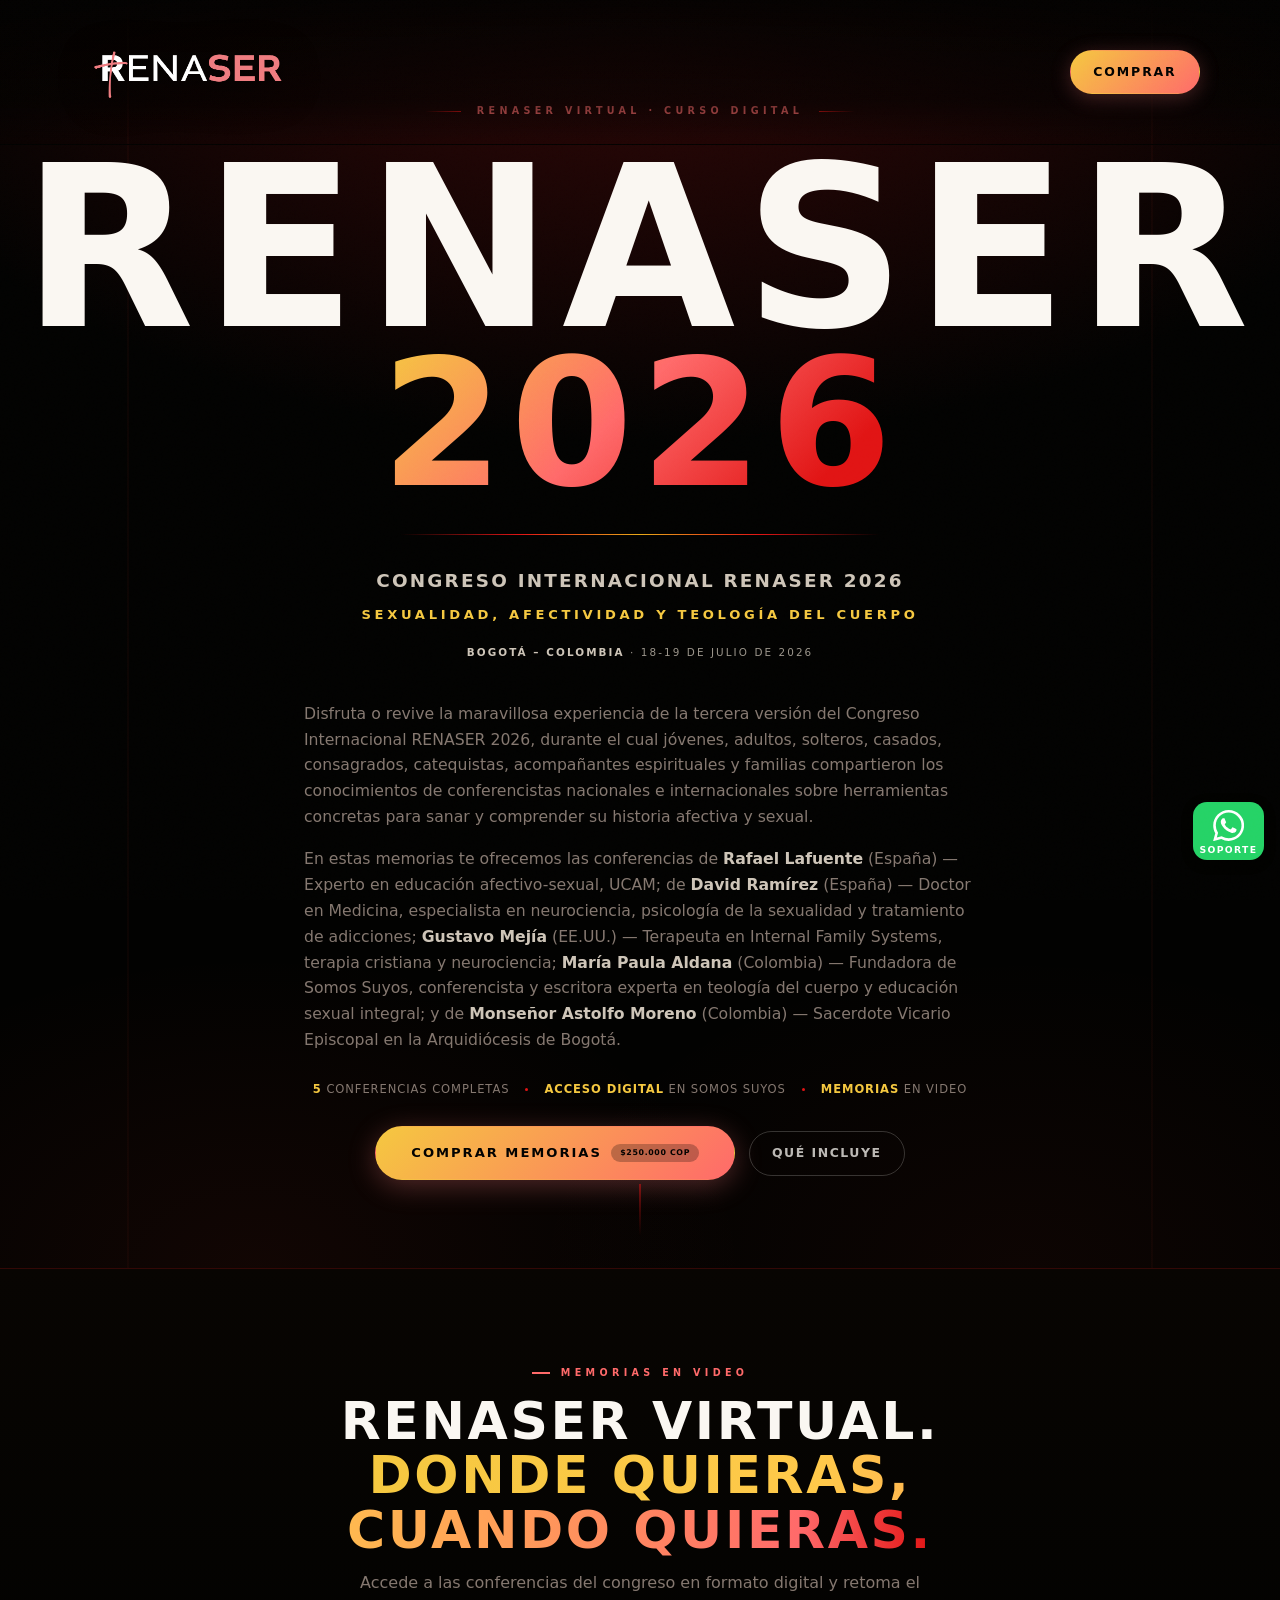
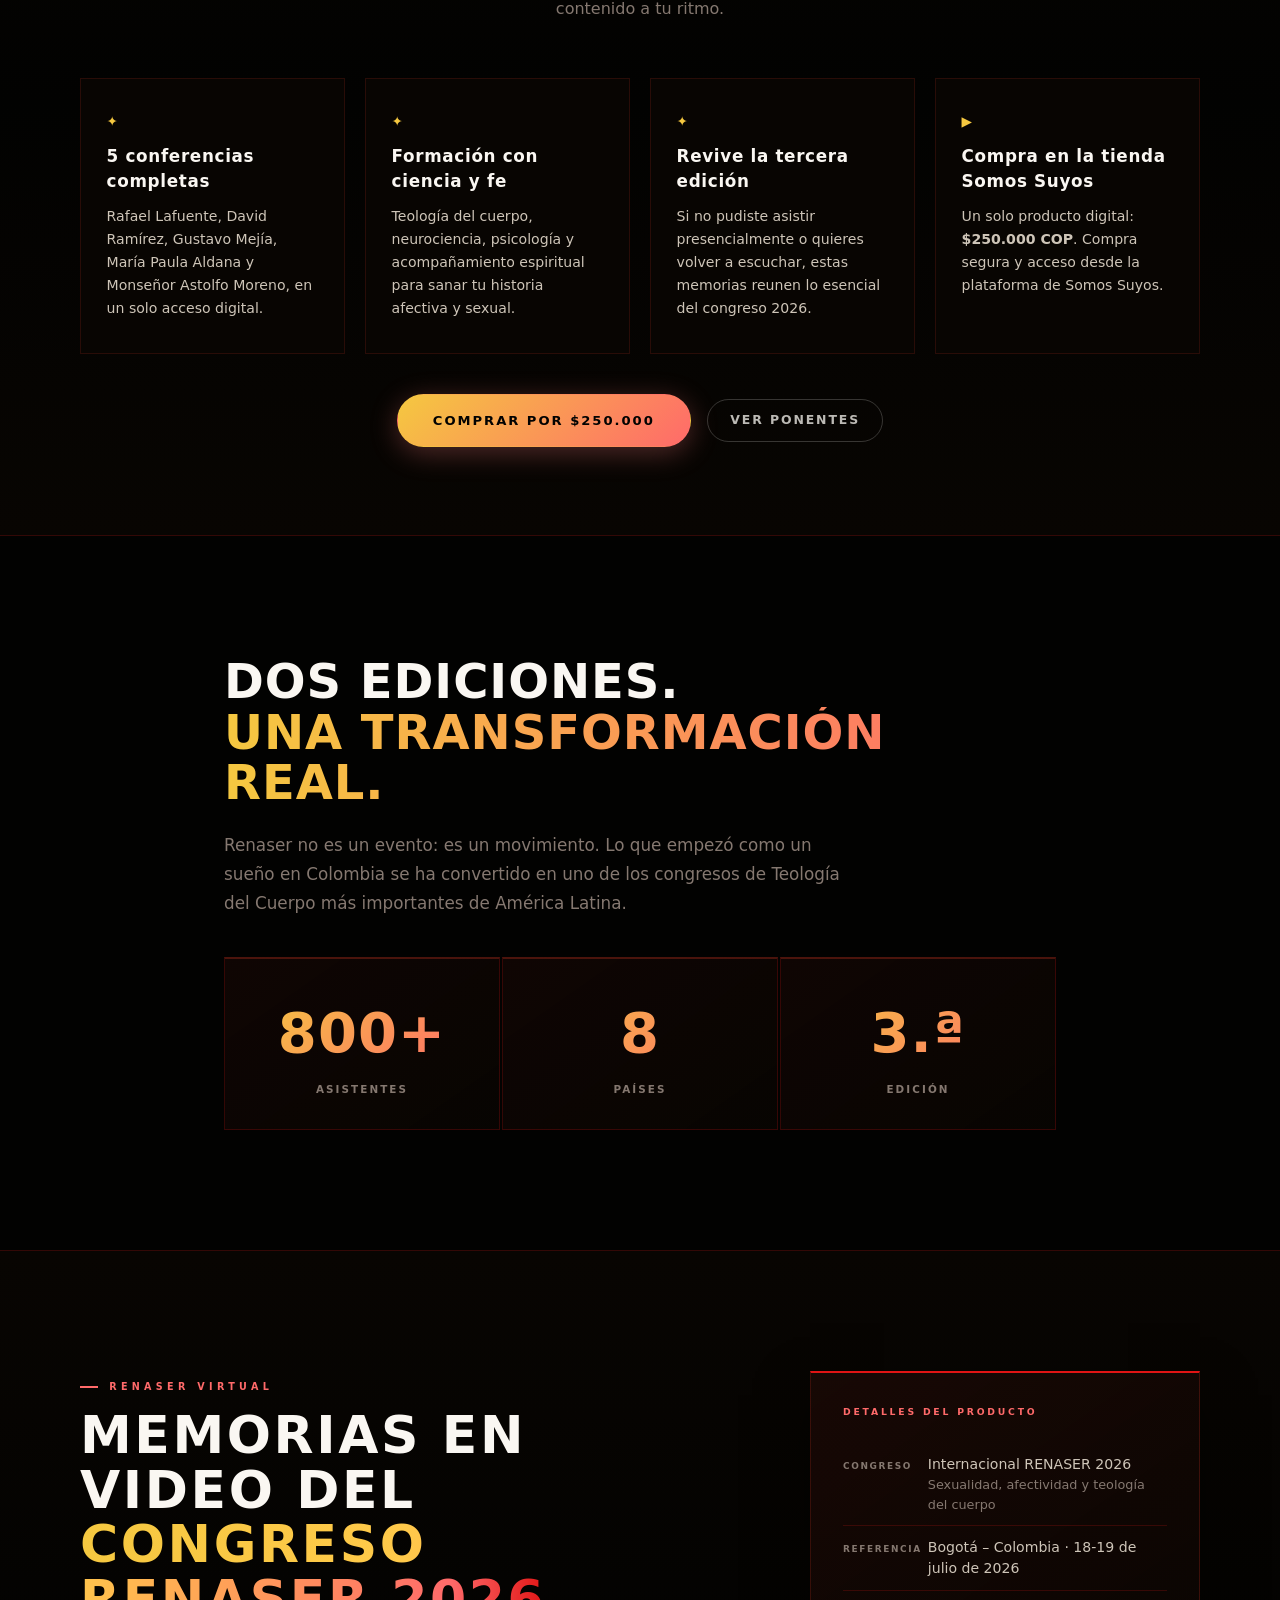
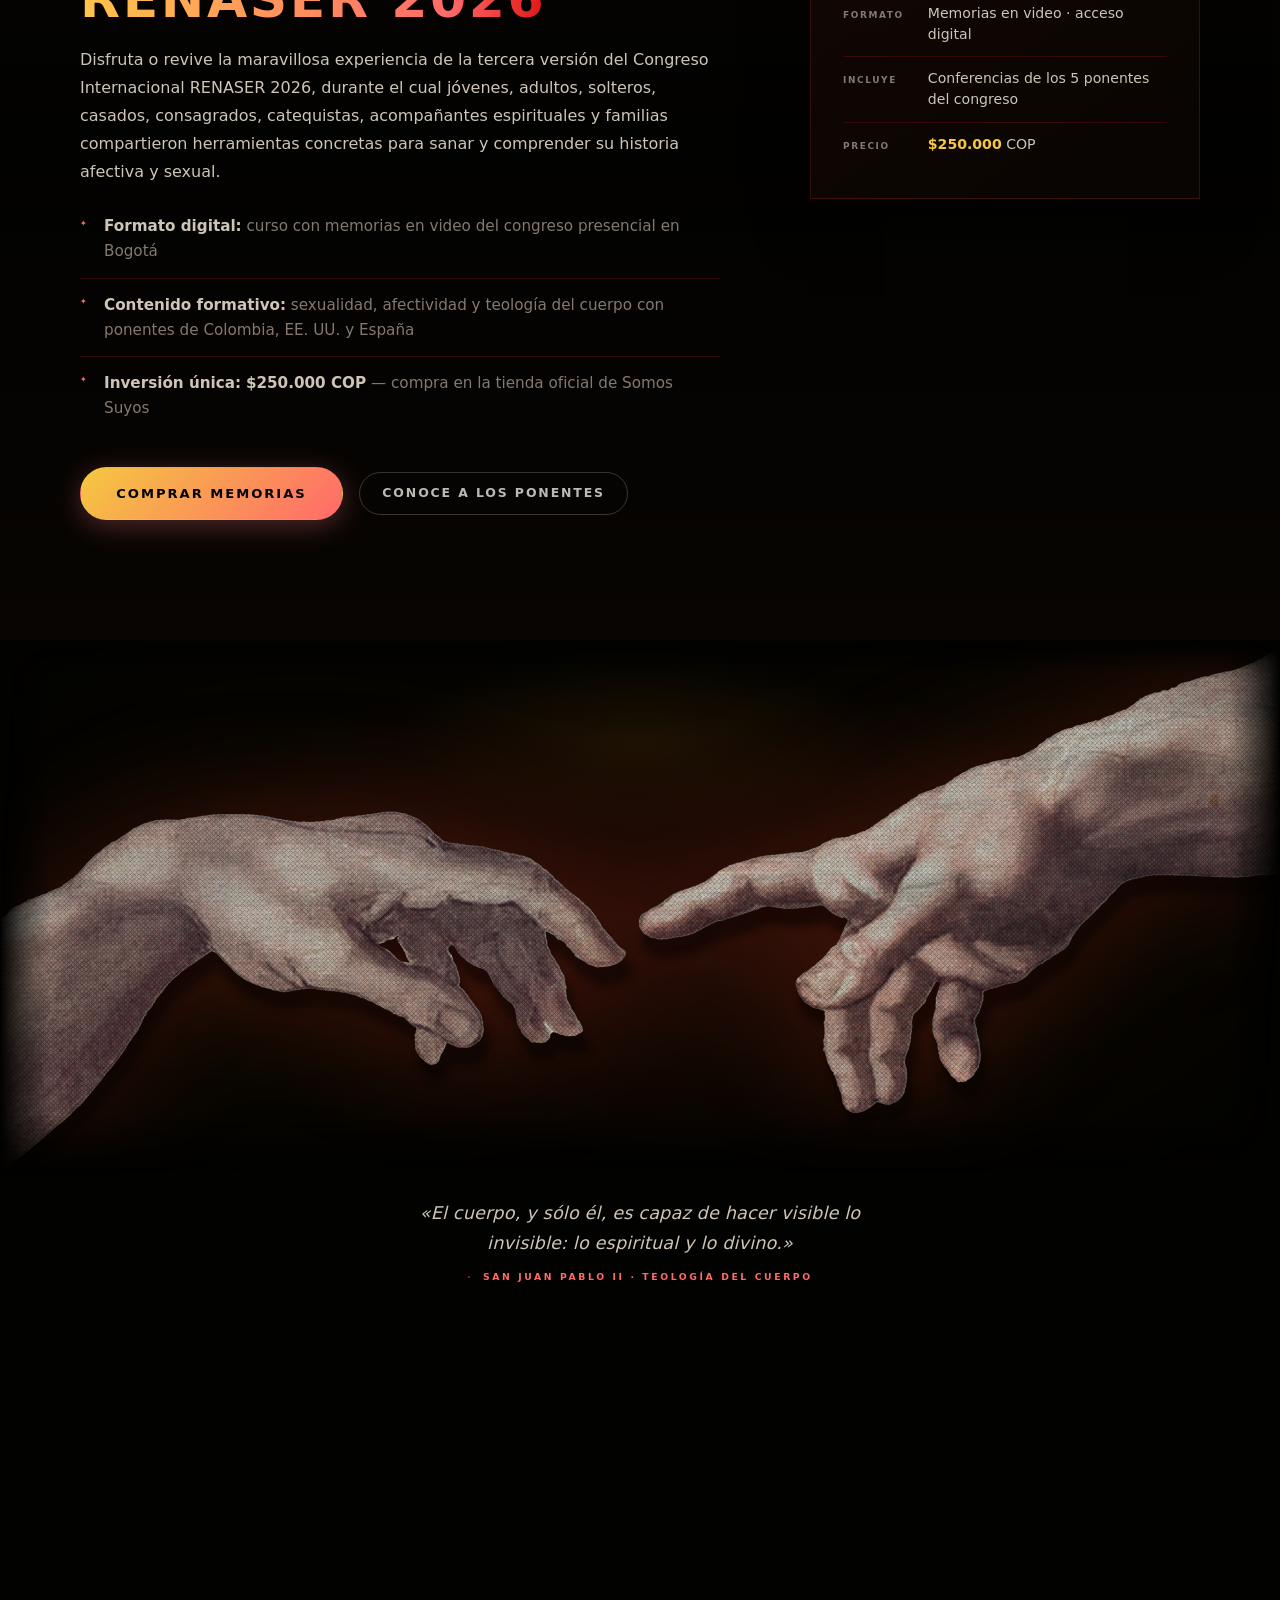
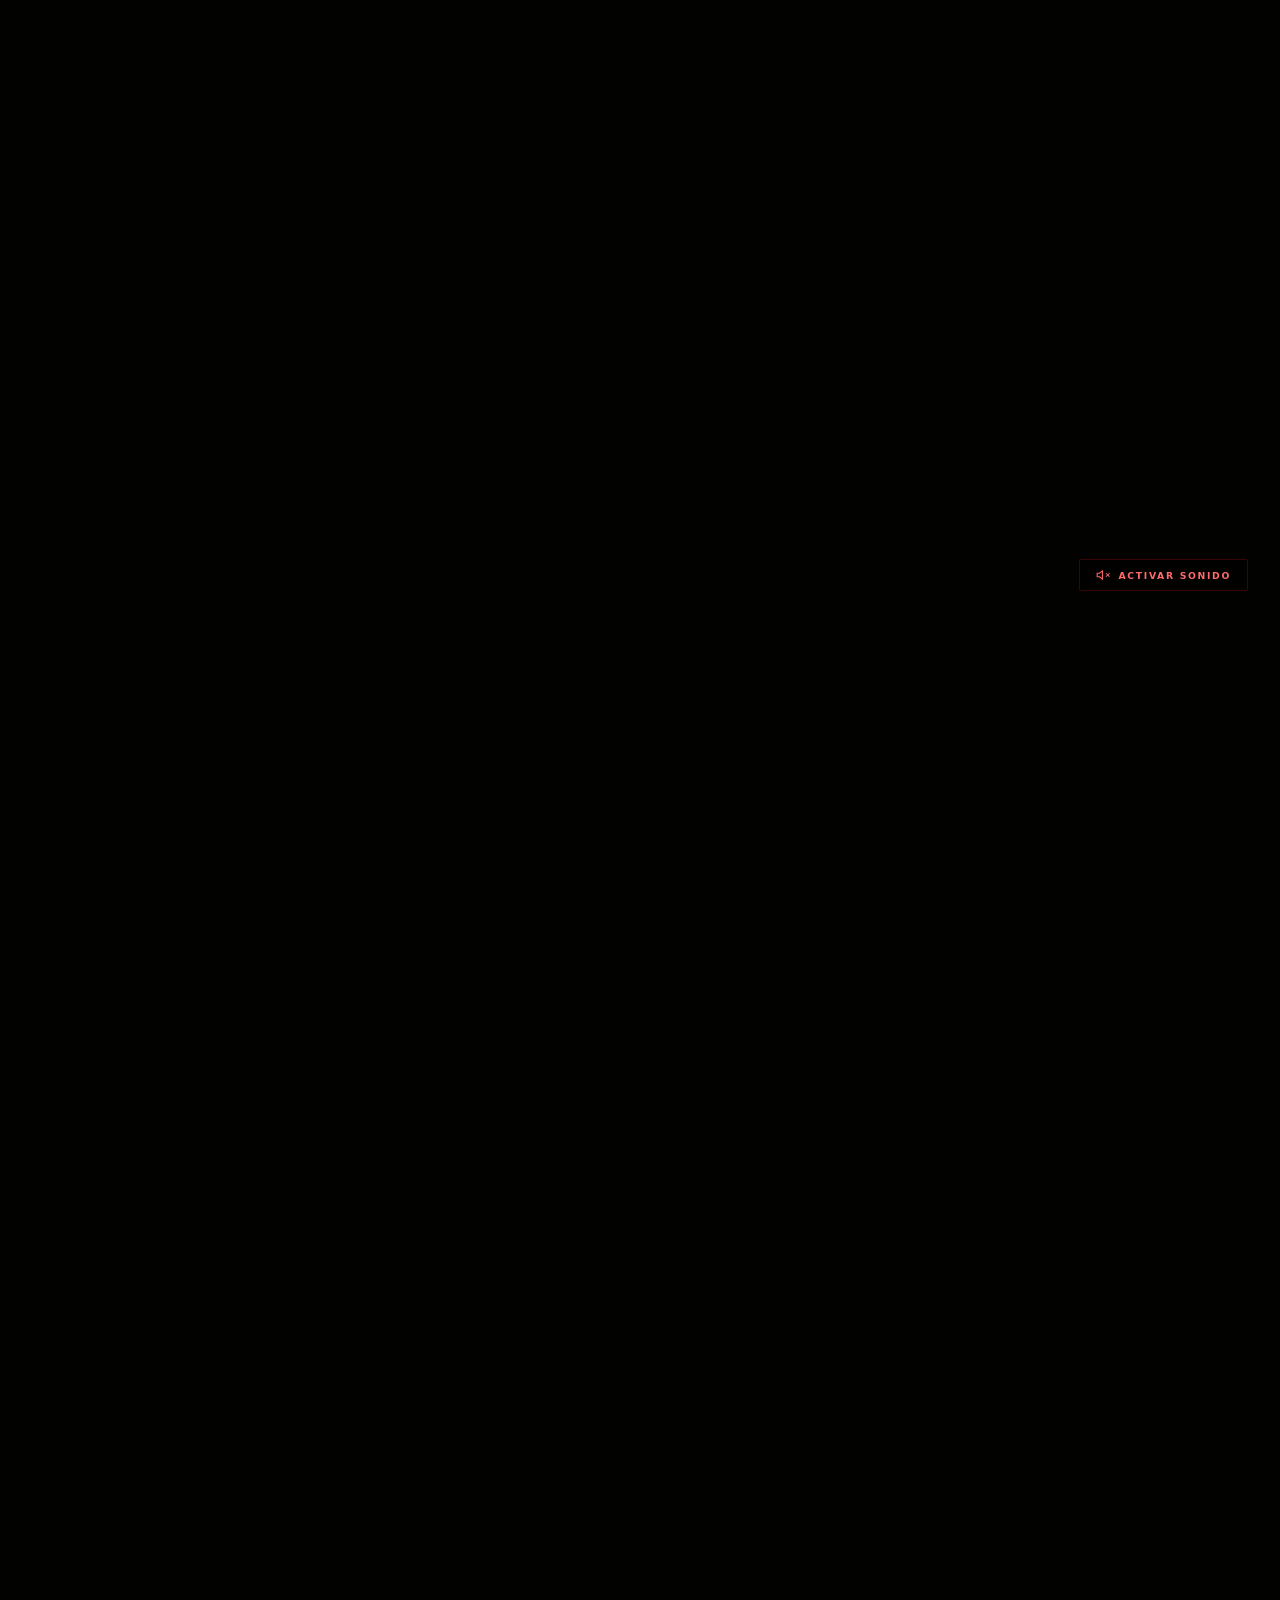
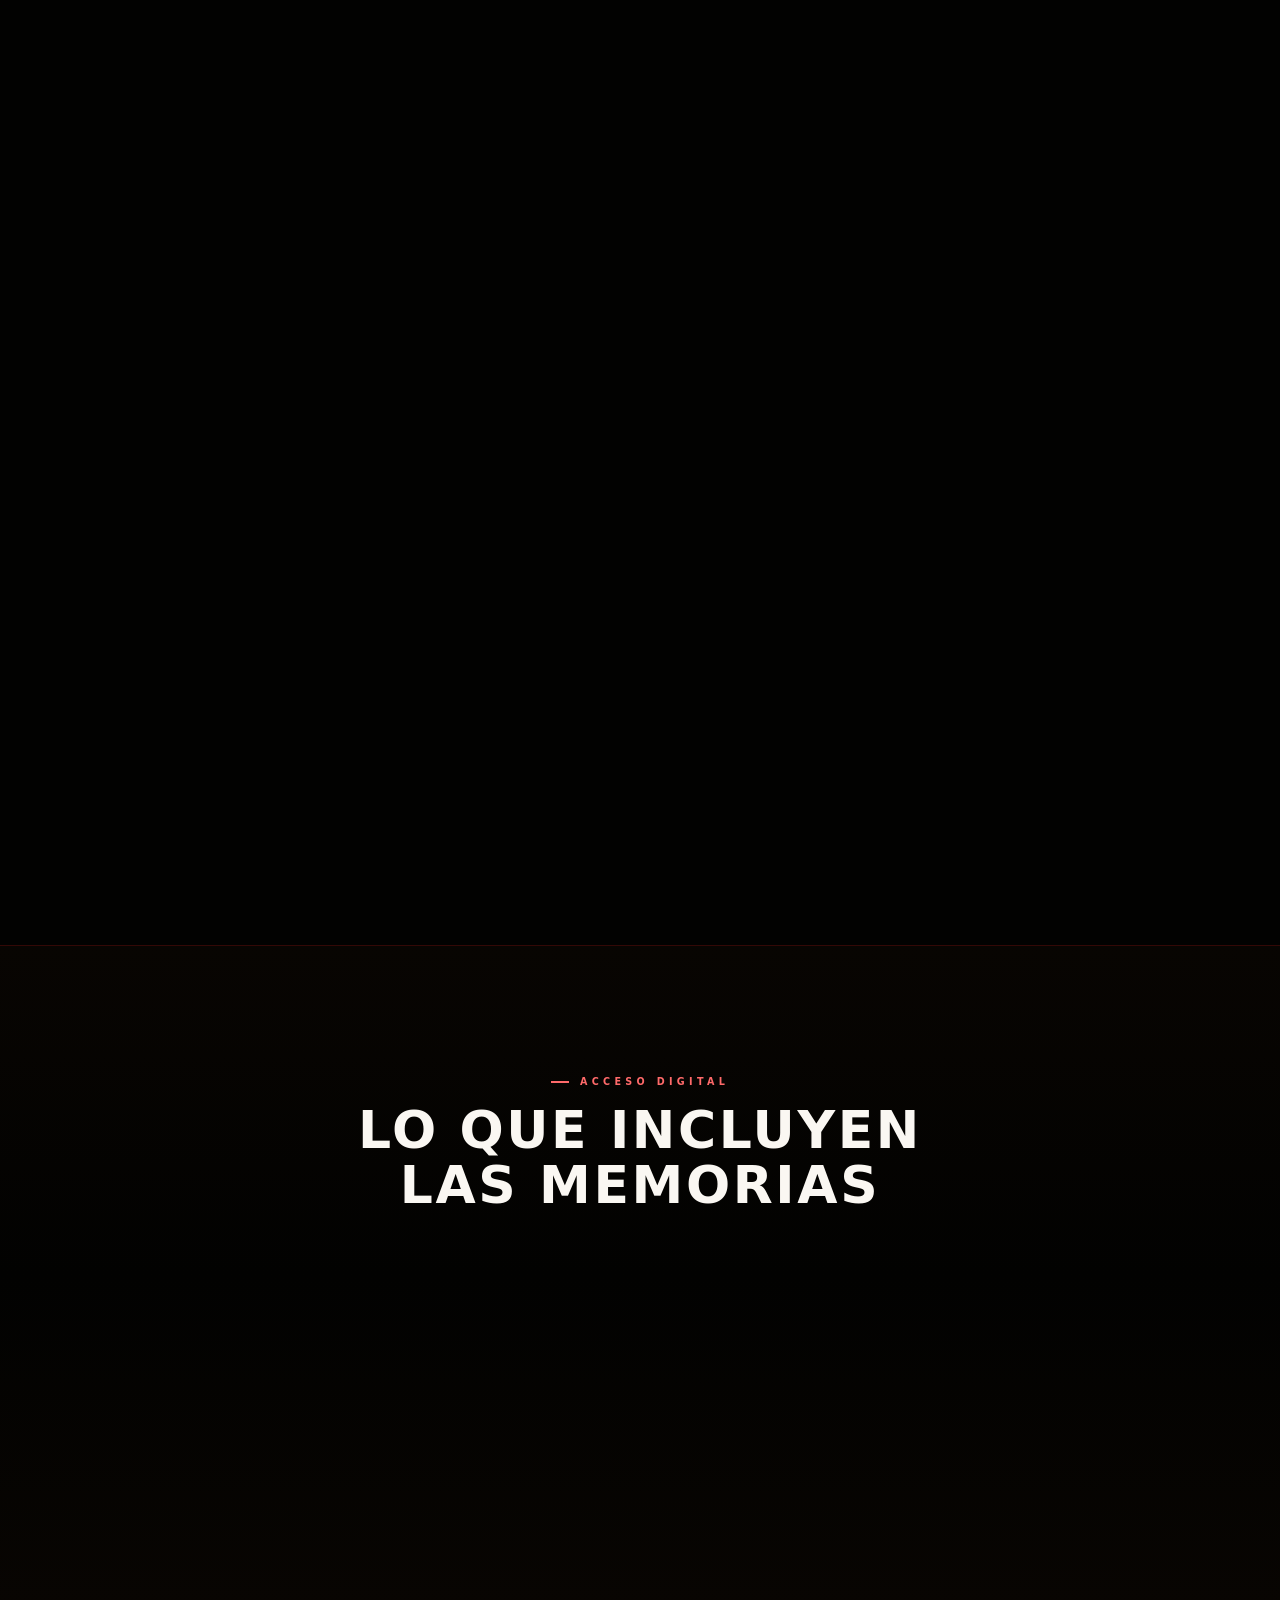
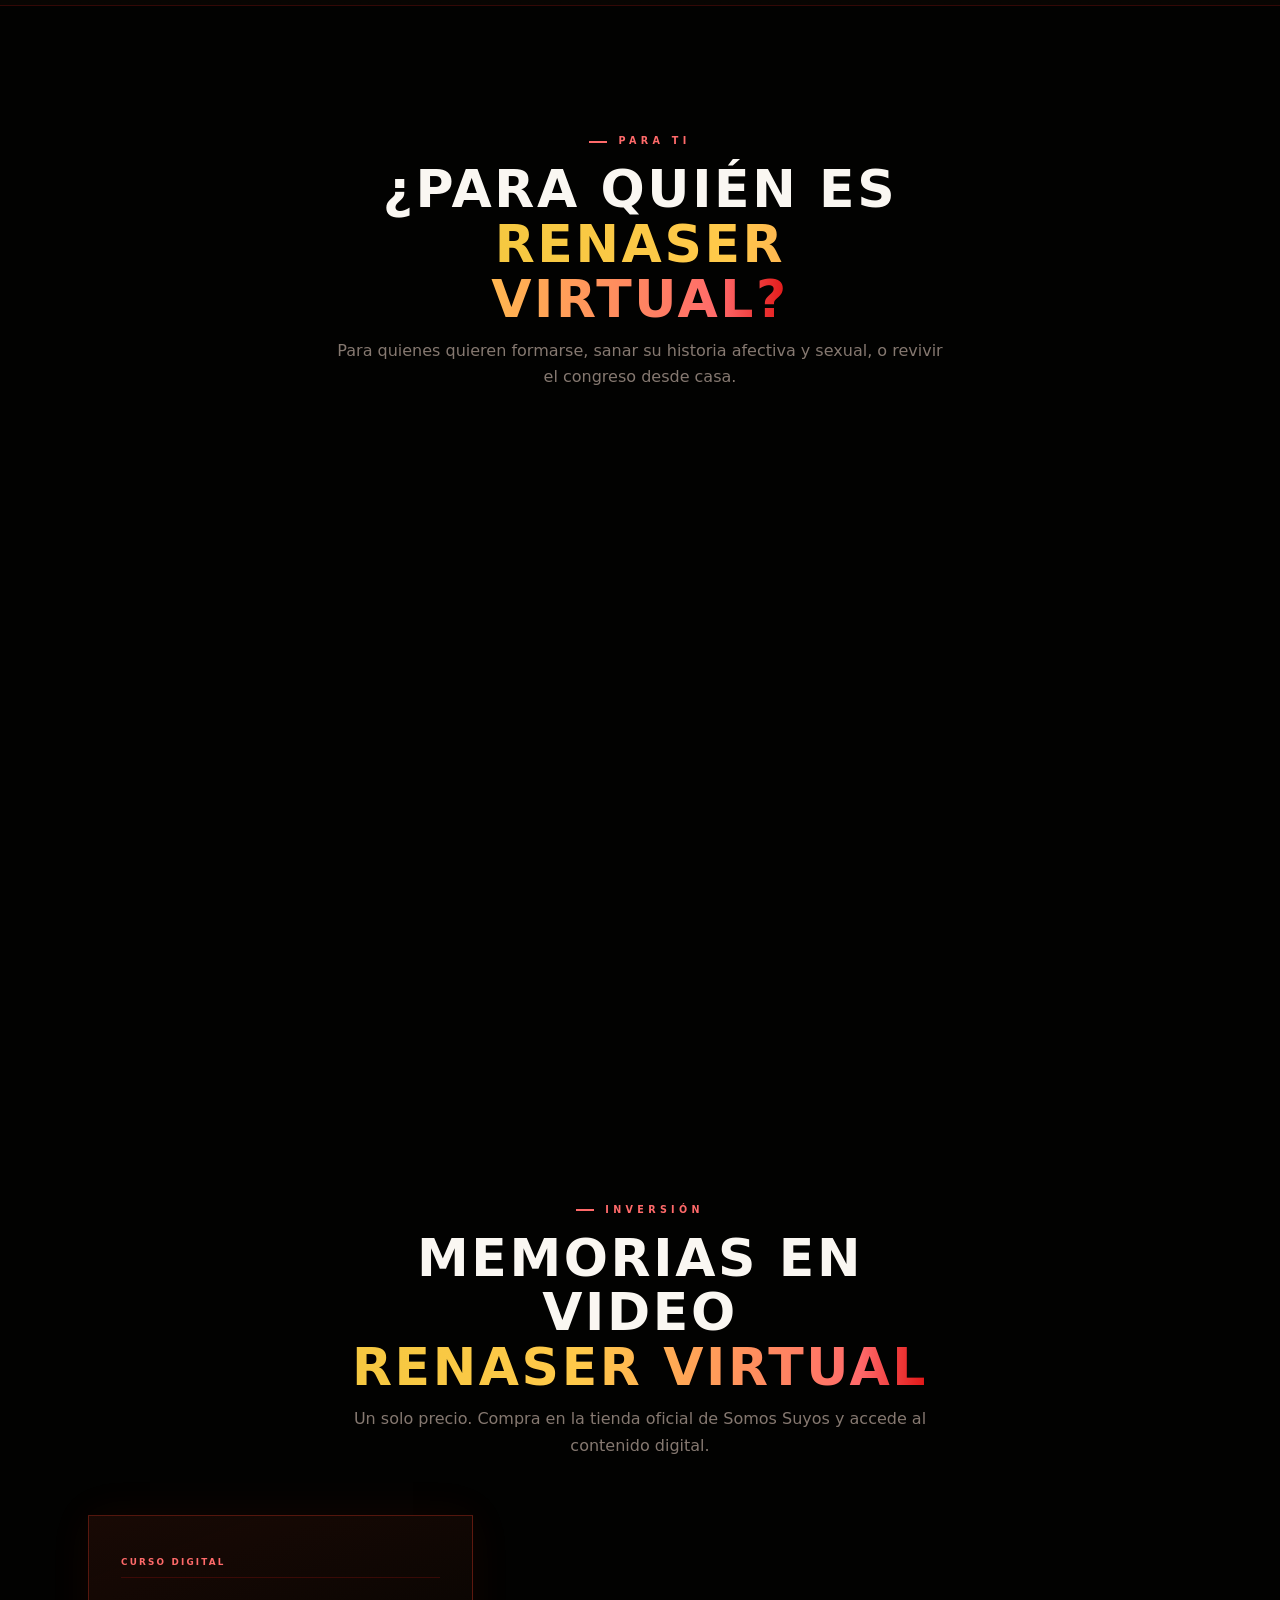
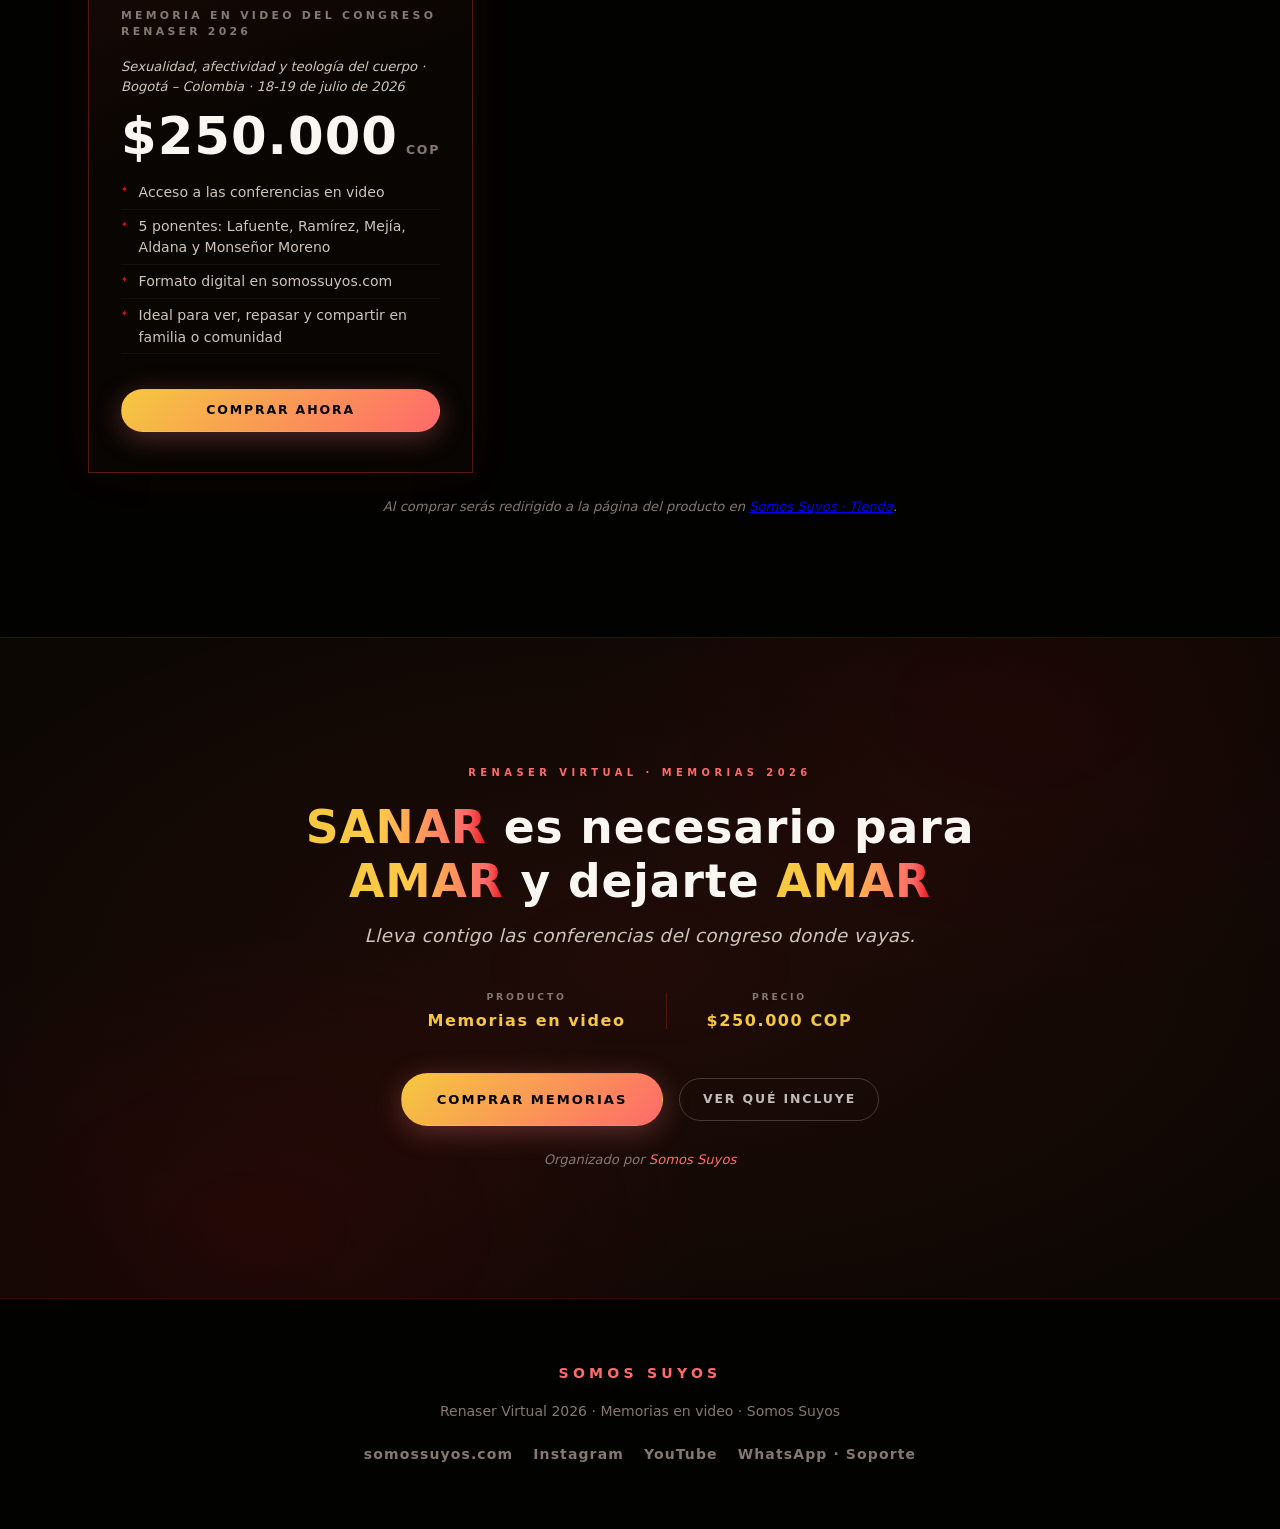
==== commit 6d023f63: "Actualizar landing Renaser Virtual 2026 para despliegue en Somos Suyos. Simplifica la página, alinea" ====
--- a/index.html
+++ b/index.html
@@ -2,7 +2,10 @@
 <html lang="es"><head><meta http-equiv="Content-Type" content="text/html; charset=UTF-8">
   
   <meta name="viewport" content="width=device-width, initial-scale=1.0, viewport-fit=cover">
-  <title>Renaser 2026 · Somos Suyos</title>
+  <meta name="theme-color" content="#020201">
+  <meta name="apple-mobile-web-app-capable" content="yes">
+  <meta name="apple-mobile-web-app-status-bar-style" content="black-translucent">
+  <title>Renaser Virtual 2026 · Memorias en video · Somos Suyos</title>
   <link rel="stylesheet" href="./assets/css/styles.css">
 
   <!-- Meta Pixel Code -->
@@ -44,10 +47,10 @@
 
   <header class="header" id="header">
     <div class="header__inner">
-      <a href="https://renaser.somossuyos.com/#congress" class="logo" aria-label="Somos Suyos">
+      <a href="#congress" class="logo" aria-label="Somos Suyos">
         <img class="logo__img" src="./assets/images/IMG_3170.PNG" alt="Somos Suyos" loading="eager" decoding="async">
       </a>
-      <a href="https://renaser.codepay.co/login" class="btn btn--header js-pay-cta" target="_blank" rel="noopener noreferrer">Inscribirse</a>
+      <a href="https://www.somossuyos.com/tienda/curso/memorias-en-video-del-congreso" class="btn btn--header" target="_blank" rel="noopener noreferrer">Comprar</a>
     </div>
   </header>
 
@@ -62,13 +65,13 @@
       <div class="hero__inner">
         <p class="hero__badge">
           <span class="hero__badge-line"></span>
-          Somos Suyos · Congreso Internacional
+          Renaser Virtual · Curso digital
           <span class="hero__badge-line"></span>
         </p>
 
         <h1 class="hero__title">
           <a
-            href="https://renaser.somossuyos.com/#congress"
+            href="#congress"
             class="hero__logo-link"
             aria-label="Renaser · Somos Suyos"
           >
@@ -88,26 +91,32 @@
 
         <div class="hero__divider" aria-hidden="true"></div>
 
-        <p class="hero__tagline">
-          Tu sexualidad no es lo que haces.<br>
-          <span class="hero__tagline-emphasis">Es quien eres.</span>
+        <p class="hero__event-name">Congreso Internacional RENASER 2026</p>
+        <p class="hero__theme">Sexualidad, afectividad y teología del cuerpo</p>
+        <p class="hero__meta hero__meta--single">
+          <span class="hero__meta-item"><strong>Bogotá – Colombia</strong> · 18-19 de julio de 2026</span>
         </p>
 
-        <div class="hero__meta">
-          <span class="hero__meta-item"><strong>18 y 19 de Julio</strong></span>
-          <span class="hero__meta-dot" aria-hidden="true"></span>
-          <span class="hero__meta-item"><strong>7:00 AM - 7:00 PM</strong></span>
-          <span class="hero__meta-dot" aria-hidden="true"></span>
-          <span class="hero__meta-item"><strong>Teatro William Shakespeare · Bogotá</strong></span>
+        <div class="hero__intro">
+          <p>Disfruta o revive la maravillosa experiencia de la tercera versión del Congreso Internacional RENASER 2026, durante el cual jóvenes, adultos, solteros, casados, consagrados, catequistas, acompañantes espirituales y familias compartieron los conocimientos de conferencistas nacionales e internacionales sobre herramientas concretas para sanar y comprender su historia afectiva y sexual.</p>
+          <p>En estas memorias te ofrecemos las conferencias de <strong>Rafael Lafuente</strong> (España) — Experto en educación afectivo-sexual, UCAM; de <strong>David Ramírez</strong> (España) — Doctor en Medicina, especialista en neurociencia, psicología de la sexualidad y tratamiento de adicciones; <strong>Gustavo Mejía</strong> (EE.UU.) — Terapeuta en Internal Family Systems, terapia cristiana y neurociencia; <strong>María Paula Aldana</strong> (Colombia) — Fundadora de Somos Suyos, conferencista y escritora experta en teología del cuerpo y educación sexual integral; y de <strong>Monseñor Astolfo Moreno</strong> (Colombia) — Sacerdote Vicario Episcopal en la Arquidiócesis de Bogotá.</p>
+        </div>
+
+        <div class="hero__trust">
+          <span class="hero__trust-item"><strong>5</strong> conferencias completas</span>
+          <span class="hero__trust-dot" aria-hidden="true"></span>
+          <span class="hero__trust-item"><strong>Acceso digital</strong> en Somos Suyos</span>
+          <span class="hero__trust-dot" aria-hidden="true"></span>
+          <span class="hero__trust-item"><strong>Memorias</strong> en video</span>
         </div>
 
         <div class="hero__actions">
-          <a href="https://renaser.codepay.co/login" class="btn btn--primary btn--large js-pay-cta" target="_blank" rel="noopener noreferrer">
-            Reservar mi lugar
-            <span class="btn__badge">Fase 1 desde $490k</span>
+          <a href="https://www.somossuyos.com/tienda/curso/memorias-en-video-del-congreso" class="btn btn--primary btn--large hero__primary-cta" target="_blank" rel="noopener noreferrer">
+            Comprar memorias
+            <span class="btn__badge">$250.000 COP</span>
           </a>
-        </div>
-        <p class="hero__urgency">⚑ Cupos limitados · precio anticipado válido hasta el 31 de mayo</p>
+          <a href="#convince" class="btn btn--ghost hero__secondary-cta">Qué incluye</a>
+        </div>
       </div>
 
       <!-- Scroll hint -->
@@ -117,33 +126,40 @@
 
     </section>
 
-    <!-- ═══ COUNTDOWN ═══ -->
-    <section class="countdown" id="countdown" aria-labelledby="countdown-heading">
+    <!-- ═══ CONVINCE — Lo más importante primero ═══ -->
+    <section class="convince section section--alt" id="convince">
       <div class="container">
-        <h2 id="countdown-heading" class="visually-hidden">Cuenta regresiva al congreso</h2>
-        <p class="countdown__label">Tiempo restante · Renaser 2026</p>
-        <div class="countdown__grid" role="timer" aria-live="polite">
-          <div class="countdown__unit">
-            <span class="countdown__value" data-unit="days">--</span>
-            <span class="countdown__name" data-label="days">Días</span>
-          </div>
-          <div class="countdown__sep" aria-hidden="true">:</div>
-          <div class="countdown__unit">
-            <span class="countdown__value" data-unit="hours">--</span>
-            <span class="countdown__name" data-label="hours">Horas</span>
-          </div>
-          <div class="countdown__sep" aria-hidden="true">:</div>
-          <div class="countdown__unit">
-            <span class="countdown__value" data-unit="minutes">--</span>
-            <span class="countdown__name" data-label="minutes">Minutos</span>
-          </div>
-          <div class="countdown__sep" aria-hidden="true">:</div>
-          <div class="countdown__unit">
-            <span class="countdown__value" data-unit="seconds">--</span>
-            <span class="countdown__name" data-label="seconds">Segundos</span>
-          </div>
-        </div>
-        <p class="countdown__date">18 de julio de 2026 · Bogotá</p>
+        <div class="section__head section__head--center">
+          <p class="section__kicker">Memorias en video</p>
+          <h2 class="section__title">Renaser Virtual.<br><span class="section__title-accent">Donde quieras, cuando quieras.</span></h2>
+          <p class="section__sub">Accede a las conferencias del congreso en formato digital y retoma el contenido a tu ritmo.</p>
+        </div>
+        <div class="convince__grid">
+          <article class="convince-card will-reveal reveal-fade-up" data-reveal="fade-up">
+            <span class="convince-card__num">✦</span>
+            <h3 class="convince-card__title">5 conferencias completas</h3>
+            <p class="convince-card__text">Rafael Lafuente, David Ramírez, Gustavo Mejía, María Paula Aldana y Monseñor Astolfo Moreno, en un solo acceso digital.</p>
+          </article>
+          <article class="convince-card will-reveal reveal-fade-up" data-reveal="fade-up" data-reveal-delay="80">
+            <span class="convince-card__num">✦</span>
+            <h3 class="convince-card__title">Formación con ciencia y fe</h3>
+            <p class="convince-card__text">Teología del cuerpo, neurociencia, psicología y acompañamiento espiritual para sanar tu historia afectiva y sexual.</p>
+          </article>
+          <article class="convince-card will-reveal reveal-fade-up" data-reveal="fade-up" data-reveal-delay="160">
+            <span class="convince-card__num">✦</span>
+            <h3 class="convince-card__title">Revive la tercera edición</h3>
+            <p class="convince-card__text">Si no pudiste asistir presencialmente o quieres volver a escuchar, estas memorias reunen lo esencial del congreso 2026.</p>
+          </article>
+          <article class="convince-card will-reveal reveal-fade-up" data-reveal="fade-up" data-reveal-delay="240">
+            <span class="convince-card__num">▶</span>
+            <h3 class="convince-card__title">Compra en la tienda Somos Suyos</h3>
+            <p class="convince-card__text">Un solo producto digital: <strong>$250.000 COP</strong>. Compra segura y acceso desde la plataforma de Somos Suyos.</p>
+          </article>
+        </div>
+        <div class="convince__cta will-reveal reveal-fade-up" data-reveal="fade-up" data-reveal-delay="320">
+          <a href="https://www.somossuyos.com/tienda/curso/memorias-en-video-del-congreso" class="btn btn--primary btn--large" target="_blank" rel="noopener noreferrer">Comprar por $250.000</a>
+          <a href="#speakers" class="btn btn--ghost convince__cta-secondary">Ver ponentes</a>
+        </div>
       </div>
     </section>
 
@@ -178,57 +194,56 @@
         <div class="about-congress__layout">
 
           <div class="about-congress__copy">
-            <p class="section__kicker will-reveal reveal-fade-up is-revealed" data-reveal="fade-up">El congreso</p>
+            <p class="section__kicker will-reveal reveal-fade-up is-revealed" data-reveal="fade-up">Renaser Virtual</p>
             <h2 class="section__title will-reveal reveal-fade-up is-revealed" data-reveal="fade-up" data-reveal-delay="60">
-              Un encuentro para<br><span class="section__title-accent">renacer en la verdad</span>
+              Memorias en video del<br><span class="section__title-accent">Congreso RenaSER 2026</span>
             </h2>
             <p class="about-congress__text will-reveal reveal-fade-up" data-reveal="fade-up" data-reveal-delay="120">
-              Renaser 2026 es un espacio para redescubrir la belleza de tu identidad y vocación. A través de la Teología del Cuerpo exploraremos el amor, el don de sí, la dignidad y la sexualidad como camino hacia Dios.
+              Disfruta o revive la maravillosa experiencia de la tercera versión del Congreso Internacional RENASER 2026, durante el cual jóvenes, adultos, solteros, casados, consagrados, catequistas, acompañantes espirituales y familias compartieron herramientas concretas para sanar y comprender su historia afectiva y sexual.
             </p>
             <ul class="about-congress__list will-reveal reveal-fade-up" data-reveal="fade-up" data-reveal-delay="180">
               <li>
                 <span class="about-congress__list-icon" aria-hidden="true">✦</span>
-                <strong>Ponentes internacionales:</strong> teología, neurociencia y psicología clínica desde la fe
+                <strong>Formato digital:</strong> curso con memorias en video del congreso presencial en Bogotá
               </li>
               <li>
                 <span class="about-congress__list-icon" aria-hidden="true">✦</span>
-                <strong>Adoración y experiencia espiritual:</strong> un encuentro que mueve el alma, no solo la mente
+                <strong>Contenido formativo:</strong> sexualidad, afectividad y teología del cuerpo con ponentes de Colombia, EE. UU. y España
               </li>
               <li>
                 <span class="about-congress__list-icon" aria-hidden="true">✦</span>
-                <strong>Comunidad de más de 800 personas,</strong> la tercera edición del congreso más esperado de Colombia
+                <strong>Inversión única:</strong> <strong>$250.000 COP</strong> — compra en la tienda oficial de Somos Suyos
               </li>
             </ul>
-            <div data-reveal="fade-up" data-reveal-delay="240" class="will-reveal reveal-fade-up">
-              <a href="https://renaser.codepay.co/login" class="btn btn--primary btn--large js-pay-cta" target="_blank" rel="noopener noreferrer">
-                Reservar mi lugar
-              </a>
+            <div data-reveal="fade-up" data-reveal-delay="240" class="will-reveal reveal-fade-up about-congress__actions">
+              <a href="https://www.somossuyos.com/tienda/curso/memorias-en-video-del-congreso" class="btn btn--primary btn--large" target="_blank" rel="noopener noreferrer">Comprar memorias</a>
+              <a href="#speakers" class="btn btn--ghost">Conoce a los ponentes</a>
             </div>
           </div>
 
           <div class="about-congress__aside will-reveal reveal-fade-up is-revealed" data-reveal="fade-up" data-reveal-delay="120">
             <div class="about-congress__card">
-              <p class="about-congress__card-eyebrow">Detalles del evento</p>
+              <p class="about-congress__card-eyebrow">Detalles del producto</p>
               <dl class="about-congress__details">
                 <div class="about-congress__detail">
-                  <dt>Fecha</dt>
-                  <dd>18 y 19 de julio de 2026</dd>
+                  <dt>Congreso</dt>
+                  <dd>Internacional RENASER 2026<br><span>Sexualidad, afectividad y teología del cuerpo</span></dd>
                 </div>
                 <div class="about-congress__detail">
-                  <dt>Horario</dt>
-                  <dd>7:00 a. m. - 7:00 p. m.</dd>
+                  <dt>Referencia</dt>
+                  <dd>Bogotá – Colombia · 18-19 de julio de 2026</dd>
                 </div>
                 <div class="about-congress__detail">
-                  <dt>Sede</dt>
-                  <dd>Teatro William Shakespeare<br><span>Colegio Anglo Colombiano · Bogotá</span></dd>
+                  <dt>Formato</dt>
+                  <dd>Memorias en video · acceso digital</dd>
                 </div>
                 <div class="about-congress__detail">
                   <dt>Incluye</dt>
-                  <dd>Conferencias, kit de bienvenida y almuerzo (2 días)</dd>
+                  <dd>Conferencias de los 5 ponentes del congreso</dd>
                 </div>
                 <div class="about-congress__detail about-congress__detail--price">
                   <dt>Precio</dt>
-                  <dd>desde <strong>$490.000 COP</strong> <span>Fase 1 Preventa</span></dd>
+                  <dd><strong>$250.000</strong> COP</dd>
                 </div>
               </dl>
             </div>
@@ -348,119 +363,32 @@
     <section class="receive section section--alt" id="receive">
       <div class="container">
         <div class="section__head section__head--center">
-          <p class="section__kicker">Todo incluido</p>
-          <h2 class="section__title">Lo que recibes</h2>
-        </div>
-        <div class="receive__grid">
+          <p class="section__kicker">Acceso digital</p>
+          <h2 class="section__title">Lo que incluyen las memorias</h2>
+        </div>
+        <div class="receive__grid receive__grid--compact">
           <div class="receive-item will-reveal reveal-fade-up" data-reveal="fade-up">
             <span class="receive-item__mark" aria-hidden="true">
               <svg viewBox="0 0 24 24" fill="none" stroke="currentColor" stroke-width="1.5" aria-hidden="true"><polygon points="12 2 15.09 8.26 22 9.27 17 14.14 18.18 21.02 12 17.77 5.82 21.02 7 14.14 2 9.27 8.91 8.26 12 2"></polygon></svg>
             </span>
-            <h3 class="receive-item__title">Conferencias</h3>
-            <p class="receive-item__desc">Ponentes de Colombia, EE. UU. y España. Teología del cuerpo, identidad y misión.</p>
+            <h3 class="receive-item__title">Conferencias en video</h3>
+            <p class="receive-item__desc">Las intervenciones de los cinco ponentes del congreso, listas para ver cuando quieras.</p>
           </div>
           <div class="receive-item will-reveal reveal-fade-up" data-reveal="fade-up" data-reveal-delay="80">
             <span class="receive-item__mark" aria-hidden="true">
-              <svg viewBox="0 0 24 24" fill="none" stroke="currentColor" stroke-width="1.5" aria-hidden="true"><path d="M20 12V22H4V12"></path><path d="M22 7H2v5h20V7z"></path><path d="M12 22V7"></path><path d="M12 7H7.5a2.5 2.5 0 010-5C11 2 12 7 12 7z"></path><path d="M12 7h4.5a2.5 2.5 0 000-5C13 2 12 7 12 7z"></path></svg>
+              <svg viewBox="0 0 24 24" fill="none" stroke="currentColor" stroke-width="1.5" stroke-linecap="round" stroke-linejoin="round" aria-hidden="true"><rect x="2" y="4" width="20" height="16" rx="2"></rect><polygon points="10 9 16 12 10 15 10 9"></polygon></svg>
             </span>
-            <h3 class="receive-item__title">Kit de bienvenida</h3>
-            <p class="receive-item__desc">Material exclusivo que acompañará tu experiencia y tu camino posterior.</p>
+            <h3 class="receive-item__title">Curso digital</h3>
+            <p class="receive-item__desc">Producto en la tienda de Somos Suyos: memorias en video del RenaSER 2026.</p>
           </div>
           <div class="receive-item will-reveal reveal-fade-up" data-reveal="fade-up" data-reveal-delay="160">
             <span class="receive-item__mark" aria-hidden="true">
               <svg viewBox="0 0 24 24" fill="none" stroke="currentColor" stroke-width="1.6" stroke-linecap="round" stroke-linejoin="round" aria-hidden="true">
-                <rect x="3" y="3" width="18" height="18" rx="2.5"></rect>
-                <path d="M9 17V7h4.2a3 3 0 0 1 0 6H9"></path>
+                <path d="M12 22s8-4 8-10V5l-8-3-8 3v7c0 6 8 10 8 10z"></path>
               </svg>
             </span>
-            <h3 class="receive-item__title">Parqueadero</h3>
-            <p class="receive-item__desc">Disponible en el lugar. Tarifa día completo: <strong>$5.000 COP</strong>.</p>
-          </div>
-          <div class="receive-item will-reveal reveal-fade-up" data-reveal="fade-up" data-reveal-delay="240">
-            <span class="receive-item__mark" aria-hidden="true">
-              <svg viewBox="0 0 24 24" fill="none" stroke="currentColor" stroke-width="1.5" aria-hidden="true">
-                <path d="M6 7h12"></path>
-                <path d="M7 7v10a3 3 0 0 0 3 3h4a3 3 0 0 0 3-3V7"></path>
-                <path d="M9 7V5a2 2 0 0 1 2-2h2a2 2 0 0 1 2 2v2"></path>
-                <path d="M10 11h4"></path>
-                <path d="M10 14h4"></path>
-              </svg>
-            </span>
-            <h3 class="receive-item__title">Almuerzo (2 días)</h3>
-            <p class="receive-item__desc">Incluye servicio de alimentación (almuerzo) para ambos días del congreso.</p>
-          </div>
-          <div class="receive-item will-reveal reveal-fade-up" data-reveal="fade-up" data-reveal-delay="320">
-            <span class="receive-item__mark" aria-hidden="true">
-              <svg viewBox="0 0 24 24" fill="none" stroke="currentColor" stroke-width="1.5" stroke-linecap="round" stroke-linejoin="round" aria-hidden="true">
-                <circle cx="12" cy="6" r="2.4"></circle>
-                <path d="M7 10h10l-1 4a4 4 0 0 1-3.95 3.4h-.1A4 4 0 0 1 8 14z"></path>
-                <path d="M10 17.4V21"></path>
-                <path d="M14 17.4V21"></path>
-                <path d="M8 21h8"></path>
-              </svg>
-            </span>
-            <h3 class="receive-item__title">Eucaristía</h3>
-            <p class="receive-item__desc">Celebración de la Santa Misa durante el congreso, centro de toda la experiencia.</p>
-          </div>
-          <div class="receive-item will-reveal reveal-fade-up" data-reveal="fade-up" data-reveal-delay="400">
-            <span class="receive-item__mark" aria-hidden="true">
-              <svg viewBox="0 0 24 24" fill="none" stroke="currentColor" stroke-width="1.5" stroke-linecap="round" stroke-linejoin="round" aria-hidden="true">
-                <circle cx="12" cy="11" r="3.2"></circle>
-                <path d="M12 4.5V2"></path>
-                <path d="M12 17.5V20"></path>
-                <path d="M19.5 11h2"></path>
-                <path d="M2.5 11h2"></path>
-                <path d="M17.3 5.7l1.4-1.4"></path>
-                <path d="M5.3 16.3l1.4-1.4"></path>
-                <path d="M17.3 16.3l1.4 1.4"></path>
-                <path d="M5.3 5.7L6.7 7.1"></path>
-                <path d="M10 22h4"></path>
-                <path d="M11 20v2"></path>
-                <path d="M13 20v2"></path>
-              </svg>
-            </span>
-            <h3 class="receive-item__title">Adoración Eucarística</h3>
-            <p class="receive-item__desc">Espacios de oración y adoración al Santísimo para encontrarte con Cristo en la intimidad.</p>
-          </div>
-          <div class="receive-item will-reveal reveal-fade-up" data-reveal="fade-up" data-reveal-delay="480">
-            <span class="receive-item__mark" aria-hidden="true">
-              <svg viewBox="0 0 24 24" fill="none" stroke="currentColor" stroke-width="1.5" stroke-linecap="round" stroke-linejoin="round" aria-hidden="true">
-                <path d="M9 18V5l12-2v13"></path>
-                <circle cx="6" cy="18" r="3"></circle>
-                <circle cx="18" cy="16" r="3"></circle>
-              </svg>
-            </span>
-            <h3 class="receive-item__title">Música con grupo CAMINO</h3>
-            <p class="receive-item__desc">Adoración y alabanza en vivo con uno de los grupos católicos referentes en Colombia.</p>
-          </div>
-          <div class="receive-item will-reveal reveal-fade-up" data-reveal="fade-up" data-reveal-delay="560">
-            <span class="receive-item__mark" aria-hidden="true">
-              <svg viewBox="0 0 24 24" fill="none" stroke="currentColor" stroke-width="1.5" stroke-linecap="round" stroke-linejoin="round" aria-hidden="true">
-                <path d="M12 2v8"></path>
-                <path d="M9 5h6"></path>
-                <path d="M5 12h14"></path>
-                <path d="M6 12v9"></path>
-                <path d="M18 12v9"></path>
-                <path d="M10 21v-4a2 2 0 0 1 4 0v4"></path>
-              </svg>
-            </span>
-            <h3 class="receive-item__title">Confesiones</h3>
-            <p class="receive-item__desc">Sacerdotes disponibles durante el congreso para el sacramento de la reconciliación.</p>
-          </div>
-          <div class="receive-item will-reveal reveal-fade-up" data-reveal="fade-up" data-reveal-delay="640">
-            <span class="receive-item__mark" aria-hidden="true">
-              <svg viewBox="0 0 24 24" fill="none" stroke="currentColor" stroke-width="1.5" stroke-linecap="round" stroke-linejoin="round" aria-hidden="true">
-                <path d="M3 9l2-5h14l2 5"></path>
-                <path d="M3 9v11h18V9"></path>
-                <path d="M3 9h18"></path>
-                <path d="M9 20v-6h6v6"></path>
-                <path d="M7 9v3"></path>
-                <path d="M12 9v3"></path>
-                <path d="M17 9v3"></path>
-              </svg>
-            </span>
-            <h3 class="receive-item__title">Stands de emprendimientos católicos</h3>
-            <p class="receive-item__desc">Conoce y apoya proyectos, marcas y obras católicas presentes en el congreso.</p>
+            <h3 class="receive-item__title">Compra segura</h3>
+            <p class="receive-item__desc">Pago y acceso gestionados en <strong>somossuyos.com</strong>, plataforma oficial del congreso.</p>
           </div>
         </div>
       </div>
@@ -471,8 +399,8 @@
       <div class="container">
         <div class="section__head section__head--center">
           <p class="section__kicker">Para ti</p>
-          <h2 class="section__title">¿Para quién es<br><span class="section__title-accent">Renaser?</span></h2>
-          <p class="section__sub">Si quieres ordenar tu corazón, sanar tu historia y vivir tu identidad con verdad, este espacio es para ti.</p>
+          <h2 class="section__title">¿Para quién es<br><span class="section__title-accent">Renaser Virtual?</span></h2>
+          <p class="section__sub">Para quienes quieren formarse, sanar su historia afectiva y sexual, o revivir el congreso desde casa.</p>
         </div>
         <div class="audience__grid">
           <div class="audience-card will-reveal reveal-fade-up" data-reveal="fade-up">
@@ -500,7 +428,7 @@
               </svg>
             </div>
             <h3 class="audience-card__title">Parejas y familias</h3>
-            <p class="audience-card__desc">Para fortalecer el vínculo, mejorar la comunicación y redescubrir el sentido del amor total. Ideas profundas y herramientas prácticas para el día a día.</p>
+            <p class="audience-card__desc">Para fortalecer el vínculo y redescubrir el sentido del amor total. Ideal para ver las memorias juntos y retomar el contenido a su ritmo.</p>
           </div>
           <div class="audience-card will-reveal reveal-fade-up" data-reveal="fade-up" data-reveal-delay="200">
             <span class="audience-card__num">03</span>
@@ -532,200 +460,66 @@
       </div>
     </section>
 
-    <!-- ═══ VENUE ═══ -->
-    <section class="venue section section--alt" id="venue">
-      <div class="container venue__layout">
-        <div class="venue__copy">
-          <p class="about__kicker">El lugar</p>
-          <h2 class="venue__title">Teatro<br><span class="venue__title-accent">William Shakespeare</span></h2>
-          <ul class="venue__facts">
-            <li><span class="venue__fact-label">Sede</span> Colegio Anglo Colombiano</li>
-            <li><span class="venue__fact-label">Dirección</span> Av. 19 #152A-48, Bogotá</li>
-            <li><span class="venue__fact-label">Fechas</span> Sábado 18 y domingo 19 de julio de 2026</li>
-            <li><span class="venue__fact-label">Horario</span> 7:00 a. m. - 7:00 p. m.</li>
-            <li><span class="venue__fact-label">Parqueadero</span> Disponible · $5.000 COP el día completo</li>
-          </ul>
-        </div>
-        <div class="venue-map-wrap will-reveal reveal-fade-up" data-reveal="fade-up">
-          <iframe src="./assets/images/maps.html" width="100%" height="380" style="border:0;filter:invert(90%) hue-rotate(175deg) saturate(0.5) brightness(0.75) contrast(1.1)" allowfullscreen="" loading="lazy" referrerpolicy="no-referrer-when-downgrade" title="Teatro William Shakespeare - Colegio Anglo Colombiano, Bogotá">
-          </iframe>
-        </div>
-      </div>
-    </section>
-
     <!-- ═══ PRICING ═══ -->
     <section class="pricing section" id="pricing">
       <div class="container">
         <div class="section__head section__head--center">
           <p class="section__kicker">Inversión</p>
-          <h2 class="section__title">Una inversión en tu<br><span class="section__title-accent">transformación</span></h2>
-        </div>
-        <!-- Phase timeline bar -->
-        <div class="pricing__phase-bar will-reveal reveal-fade-up" data-reveal="fade-up">
-          <div class="pricing__pi pricing__pi--1">
-            <span class="pricing__pi-dot pricing__pi-dot--active"></span>
-            <div class="pricing__pi-body">
-              <strong class="pricing__pi-name">Fase 1 · Preventa</strong>
-              <span class="pricing__pi-date">Hasta el <strong>31 de mayo de 2026</strong></span>
-            </div>
-            <span class="pricing__pi-status" id="pi-status-1">● Activa ahora</span>
-          </div>
-          <div class="pricing__pi-connector" aria-hidden="true">
-            <span class="pricing__pi-line"></span>
-            <span class="pricing__pi-arrow">→</span>
-            <span class="pricing__pi-line pricing__pi-line--right"></span>
-          </div>
-          <div class="pricing__pi pricing__pi--2">
-            <span class="pricing__pi-dot" id="pi-dot-2"></span>
-            <div class="pricing__pi-body">
-              <strong class="pricing__pi-name">Fase 2 · Precio regular</strong>
-              <span class="pricing__pi-date">Desde el <strong>1 de junio de 2026</strong></span>
-            </div>
-            <span class="pricing__pi-status pricing__pi-status--soon" id="pi-status-2">Próximamente</span>
-          </div>
-        </div>
-
-        <div class="pricing__scroll-wrap">
-        <div class="pricing__grid">
-
-          <!-- F1 · Individual -->
-          <article class="price-card price-card--featured will-reveal reveal-fade-up" data-phase="1" data-reveal="fade-up">
-            <div class="price-card__badge">Mejor precio</div>
-            <p class="price-card__phase-tag">Fase 1 · Preventa</p>
-            <p class="price-card__tier">Individual</p>
-            <p class="price-card__amount">
-              <span class="price-card__figure">$490.000</span>
-              <span class="price-card__currency">COP</span>
-            </p>
-            <div class="price-card__savings">Ahorras $30.000 vs Fase 2</div>
-            <ul class="price-card__list">
-              <li>Dos días completos de congreso</li>
-              <li>Kit de bienvenida</li>
-              <li>Acceso a todas las conferencias</li>
-              <li>Almuerzo los dos días</li>
-              <li>Cupos limitados</li>
-            </ul>
-            <a href="https://renaser.codepay.co/login" class="btn btn--primary price-card__btn js-pay-cta" data-pay-context="individual-preventa" target="_blank" rel="noopener noreferrer">
-              Inscribirme ahora
-            </a>
-          </article>
-
-          <!-- F1 · Grupos -->
-          <article class="price-card will-reveal reveal-fade-up" data-phase="1" data-reveal="fade-up" data-reveal-delay="80">
-            <div class="price-card__group-tag">
-              <svg width="12" height="12" viewBox="0 0 24 24" fill="none" stroke="currentColor" stroke-width="2" aria-hidden="true"><path d="M17 21v-2a4 4 0 00-4-4H5a4 4 0 00-4 4v2"></path><circle cx="9" cy="7" r="4"></circle><path d="M23 21v-2a4 4 0 00-3-3.87"></path><path d="M16 3.13a4 4 0 010 7.75"></path></svg>
-              Desde 3 personas
-            </div>
-            <p class="price-card__phase-tag">Fase 1 · Preventa</p>
-            <p class="price-card__tier">Grupos</p>
-            <p class="price-card__amount">
-              <span class="price-card__figure">$450.000</span>
-              <span class="price-card__currency">COP / persona</span>
-            </p>
-            <div class="price-card__savings">Ahorras $40.000 por persona vs Fase 2</div>
-            <ul class="price-card__list">
-              <li>Dos días completos de congreso</li>
-              <li>Kit de bienvenida</li>
-              <li>Acceso a todas las conferencias</li>
-              <li>Almuerzo los dos días</li>
-            </ul>
-            <p class="price-card__group-note">Todos los pagos se hacen directamente en CodePay.</p>
-            <a href="https://renaser.codepay.co/login" class="btn btn--primary price-card__btn js-pay-cta" data-pay-context="grupos-preventa" target="_blank" rel="noopener noreferrer">
-              Pagar inscripción grupal
-            </a>
-          </article>
-
-          <!-- F2 · Individual (locked) -->
-          <article class="price-card price-card--locked will-reveal reveal-fade-up" data-phase="2" data-reveal="fade-up" data-reveal-delay="160">
-            <p class="price-card__phase-tag price-card__phase-tag--2">Fase 2 · desde 1 Jun</p>
-            <p class="price-card__tier">Individual</p>
-            <p class="price-card__amount">
-              <span class="price-card__figure">$520.000</span>
-              <span class="price-card__currency">COP</span>
-            </p>
-            <ul class="price-card__list">
-              <li>Dos días completos de congreso</li>
-              <li>Kit de bienvenida</li>
-              <li>Acceso a todas las conferencias</li>
-              <li>Almuerzo los dos días</li>
-            </ul>
-            <span class="price-card__locked-cta price-card__btn" aria-hidden="true">
-              <svg width="13" height="13" viewBox="0 0 24 24" fill="none" stroke="currentColor" stroke-width="2" aria-hidden="true"><rect x="3" y="11" width="18" height="11" rx="2"></rect><path d="M7 11V7a5 5 0 0 1 10 0v4"></path></svg>
-              Disponible el 1 de junio
-            </span>
-          </article>
-
-          <!-- F2 · Grupos (locked) -->
-          <article class="price-card price-card--locked will-reveal reveal-fade-up" data-phase="2" data-reveal="fade-up" data-reveal-delay="240">
-            <div class="price-card__group-tag">
-              <svg width="12" height="12" viewBox="0 0 24 24" fill="none" stroke="currentColor" stroke-width="2" aria-hidden="true"><path d="M17 21v-2a4 4 0 00-4-4H5a4 4 0 00-4 4v2"></path><circle cx="9" cy="7" r="4"></circle><path d="M23 21v-2a4 4 0 00-3-3.87"></path><path d="M16 3.13a4 4 0 010 7.75"></path></svg>
-              Desde 3 personas
-            </div>
-            <p class="price-card__phase-tag price-card__phase-tag--2">Fase 2 · desde 1 Jun</p>
-            <p class="price-card__tier">Grupos</p>
-            <p class="price-card__amount">
-              <span class="price-card__figure">$490.000</span>
-              <span class="price-card__currency">COP / persona</span>
-            </p>
-            <ul class="price-card__list">
-              <li>Dos días completos de congreso</li>
-              <li>Kit de bienvenida</li>
-              <li>Acceso a todas las conferencias</li>
-              <li>Almuerzo los dos días</li>
-            </ul>
-            <span class="price-card__locked-cta price-card__btn" aria-hidden="true">
-              <svg width="13" height="13" viewBox="0 0 24 24" fill="none" stroke="currentColor" stroke-width="2" aria-hidden="true"><rect x="3" y="11" width="18" height="11" rx="2"></rect><path d="M7 11V7a5 5 0 0 1 10 0v4"></path></svg>
-              Disponible el 1 de junio
-            </span>
-          </article>
-
-        </div>
-        <div class="pricing__note">
-          Compra en Fase 1 y ahorras hasta <strong>$40.000</strong> (en grupos) · El precio sube automáticamente el 1 de junio.
-          <br>
-          <a href="https://renaser.somossuyos.com/#" class="pricing__tc-link js-open-terms">Términos, condiciones y políticas</a>
-        </div>
-
-        <div class="pricing__installments will-reveal reveal-fade-up" data-reveal="fade-up">
-          <div class="pricing__installments-body">
-            <strong class="pricing__installments-title">Pago a 2 cuotas</strong>
-            <p class="pricing__installments-sub">Aplica solo para inscripciones <strong>individuales</strong>. Total: <strong>$520.000 COP</strong>.</p>
-            <ul class="pricing__installments-list">
-              <li><strong>Primera cuota:</strong> hasta el 31 de mayo</li>
-              <li><strong>Segunda cuota:</strong> hasta el 30 de junio</li>
-            </ul>
-          </div>
-          <a href="https://renaser.codepay.co/login" class="btn btn--secondary js-pay-cta" data-pay-context="individual-2-cuotas" target="_blank" rel="noopener noreferrer">
-            Pagar en 2 cuotas
-          </a>
-        </div>
-      </div>
-    </div></section>
+          <h2 class="section__title">Memorias en video<br><span class="section__title-accent">Renaser Virtual</span></h2>
+          <p class="section__sub">Un solo precio. Compra en la tienda oficial de Somos Suyos y accede al contenido digital.</p>
+        </div>
+
+        <div class="pricing__scroll-wrap pricing__scroll-wrap--single">
+          <div class="pricing__grid pricing__grid--single">
+            <article class="price-card price-card--featured will-reveal reveal-fade-up" data-reveal="fade-up">
+              <p class="price-card__phase-tag">Curso digital</p>
+              <p class="price-card__tier">Memoria en video del Congreso RenaSER 2026</p>
+              <p class="price-card__hook">Sexualidad, afectividad y teología del cuerpo · Bogotá – Colombia · 18-19 de julio de 2026</p>
+              <p class="price-card__amount">
+                <span class="price-card__figure">$250.000</span>
+                <span class="price-card__currency">COP</span>
+              </p>
+              <ul class="price-card__list">
+                <li>Acceso a las conferencias en video</li>
+                <li>5 ponentes: Lafuente, Ramírez, Mejía, Aldana y Monseñor Moreno</li>
+                <li>Formato digital en somossuyos.com</li>
+                <li>Ideal para ver, repasar y compartir en familia o comunidad</li>
+              </ul>
+              <a href="https://www.somossuyos.com/tienda/curso/memorias-en-video-del-congreso" class="btn btn--primary price-card__btn" target="_blank" rel="noopener noreferrer">
+                Comprar ahora
+              </a>
+            </article>
+          </div>
+        </div>
+        <p class="pricing__note">
+          Al comprar serás redirigido a la página del producto en
+          <a href="https://www.somossuyos.com/tienda/curso/memorias-en-video-del-congreso" target="_blank" rel="noopener noreferrer">Somos Suyos · Tienda</a>.
+        </p>
+      </div>
+    </section>
 
     <!-- ═══ FINAL CTA ═══ -->
     <section class="final-cta section" id="register">
       <div class="container final-cta__inner">
-        <p class="final-cta__eyebrow">Julio 18 y 19 · Bogotá, Colombia</p>
+        <p class="final-cta__eyebrow">Renaser Virtual · Memorias 2026</p>
         <h2 class="final-cta__title"><span class="section__title-accent">SANAR</span> es necesario para <span class="section__title-accent">AMAR</span> y dejarte <span class="section__title-accent">AMAR</span></h2>
-        <p class="final-cta__text">Atrévete a nacer de nuevo.</p>
+        <p class="final-cta__text">Lleva contigo las conferencias del congreso donde vayas.</p>
         <div class="final-cta__details">
           <div class="final-cta__detail">
-            <span class="final-cta__detail-label">Fecha</span>
-            <span class="final-cta__detail-val">18 - 19 JUL 2026</span>
+            <span class="final-cta__detail-label">Producto</span>
+            <span class="final-cta__detail-val">Memorias en video</span>
           </div>
           <div class="final-cta__divider" aria-hidden="true"></div>
           <div class="final-cta__detail">
-            <span class="final-cta__detail-label">Horario</span>
-            <span class="final-cta__detail-val">7:00 AM - 7:00 PM</span>
-          </div>
-          <div class="final-cta__divider" aria-hidden="true"></div>
-          <div class="final-cta__detail">
-            <span class="final-cta__detail-label">Fase 1 Preventa</span>
-            <span class="final-cta__detail-val">desde $490.000</span>
-          </div>
-        </div>
-        <a href="https://renaser.codepay.co/login" class="btn btn--primary btn--large final-cta__btn js-pay-cta" target="_blank" rel="noopener noreferrer">Inscribirme al congreso</a>
-        <p class="final-cta__note">Organizado por <a href="https://www.somossuyos.com/" target="_blank" rel="noopener noreferrer">Somos Suyos</a> · Cupos limitados</p>
+            <span class="final-cta__detail-label">Precio</span>
+            <span class="final-cta__detail-val">$250.000 COP</span>
+          </div>
+        </div>
+        <div class="final-cta__actions">
+          <a href="https://www.somossuyos.com/tienda/curso/memorias-en-video-del-congreso" class="btn btn--primary btn--large final-cta__btn" target="_blank" rel="noopener noreferrer">Comprar memorias</a>
+          <a href="#convince" class="btn btn--ghost final-cta__btn-secondary">Ver qué incluye</a>
+        </div>
+        <p class="final-cta__note">Organizado por <a href="https://www.somossuyos.com/" target="_blank" rel="noopener noreferrer">Somos Suyos</a></p>
       </div>
     </section>
 
@@ -734,209 +528,32 @@
   <footer class="footer">
     <div class="container footer__inner">
       <p class="footer__brand">SOMOS SUYOS</p>
-      <p class="footer__meta">Congreso Renaser 2026 · Teatro William Shakespeare · Bogotá, Colombia</p>
+      <p class="footer__meta">Renaser Virtual 2026 · Memorias en video · Somos Suyos</p>
       <div class="footer__links">
         <a href="https://somossuyos.com/" class="footer__link" target="_blank" rel="noopener noreferrer">somossuyos.com</a>
         <a href="https://www.instagram.com/somos.sos/" class="footer__link" target="_blank" rel="noopener noreferrer">Instagram</a>
         <a href="https://www.youtube.com/@SomosSuyos" class="footer__link" target="_blank" rel="noopener noreferrer">YouTube</a>
-        <a href="https://wa.me/573223885754?text=Hola%2C%20necesito%20soporte%20con%20mi%20inscripci%C3%B3n%20o%20pago%20Renaser%202026." class="footer__link footer__link--wa" target="_blank" rel="noopener noreferrer">WhatsApp · Soporte</a>
+        <a href="https://wa.me/573223885754?text=Hola%2C%20necesito%20soporte%20con%20las%20memorias%20Renaser%20Virtual%202026." class="footer__link footer__link--wa" target="_blank" rel="noopener noreferrer">WhatsApp · Soporte</a>
       </div>
     </div>
   </footer>
 
-  <a class="support-wa" href="https://wa.me/573223885754?text=Hola%2C%20necesito%20soporte%20con%20mi%20inscripci%C3%B3n%20o%20pago%20Renaser%202026." target="_blank" rel="noopener noreferrer" title="Soporte por WhatsApp · Somos Suyos" aria-label="Abrir WhatsApp: soporte al cliente Somos Suyos, inscripción o pago Renaser 2026">
+  <a class="support-wa" href="https://wa.me/573223885754?text=Hola%2C%20necesito%20soporte%20con%20las%20memorias%20Renaser%20Virtual%202026." target="_blank" rel="noopener noreferrer" title="Soporte por WhatsApp · Somos Suyos" aria-label="Abrir WhatsApp: soporte memorias Renaser Virtual">
     <svg class="support-wa__icon" width="32" height="32" viewBox="0 0 24 24" fill="currentColor" aria-hidden="true"><path d="M17.472 14.382c-.297-.149-1.758-.867-2.03-.967-.273-.099-.471-.148-.67.15-.197.297-.767.966-.94 1.164-.173.199-.347.223-.644.075-.297-.15-1.255-.463-2.39-1.475-.883-.788-1.48-1.761-1.653-2.059-.173-.297-.018-.458.13-.606.134-.133.298-.347.446-.52.149-.174.198-.298.298-.497.099-.198.05-.371-.025-.52-.075-.149-.669-1.612-.916-2.207-.242-.579-.487-.5-.669-.51-.173-.008-.371-.01-.57-.01-.198 0-.52.074-.792.372-.272.297-1.04 1.016-1.04 2.479 0 1.462 1.065 2.875 1.213 3.074.149.198 2.096 3.2 5.077 4.487.709.306 1.262.489 1.694.625.712.227 1.36.195 1.871.118.571-.085 1.758-.719 2.006-1.413.248-.694.248-1.289.173-1.413-.074-.124-.272-.198-.57-.347m-5.421 7.403h-.004a9.87 9.87 0 01-5.031-1.378l-.361-.214-3.741.982.998-3.648-.235-.374a9.86 9.86 0 01-1.51-5.26c.001-5.45 4.436-9.884 9.888-9.884 2.64 0 5.122 1.03 6.988 2.898a9.825 9.825 0 012.893 6.994c-.003 5.45-4.435 9.884-9.885 9.884m8.413-18.297A11.815 11.815 0 0012.05 0C5.495 0 .16 5.335.157 11.892c0 2.096.547 4.142 1.588 5.945L.057 24l6.305-1.654a11.882 11.882 0 005.683 1.448h.005c6.554 0 11.89-5.335 11.893-11.893a11.821 11.821 0 00-3.48-8.413z"></path></svg>
     <span class="support-wa__label" aria-hidden="true">Soporte</span>
   </a>
 
-  <!-- ═══ TÉRMINOS Y CONDICIONES (Modal) ═══ -->
-  <div class="modal" id="terms-modal" aria-hidden="true" role="dialog" aria-modal="true" aria-labelledby="terms-title">
-    <div class="modal__backdrop" data-modal-close=""></div>
-    <div class="modal__panel" role="document">
-      <div class="modal__head">
-        <div class="modal__head-text">
-          <span class="modal__step">Paso 1 de 2</span>
-          <h2 class="modal__title" id="terms-title">Términos, condiciones y políticas</h2>
-        </div>
-        <button class="modal__close" type="button" aria-label="Cerrar" data-modal-close="">×</button>
-      </div>
-      <div class="modal__progress" aria-hidden="true">
-        <span class="modal__progress-bar modal__progress-bar--active"></span>
-        <span class="modal__progress-bar"></span>
-      </div>
-      <div class="modal__body">
-        <p><strong>Al realizar la inscripción a RenaSer 2026</strong> aceptas nuestros términos y condiciones (“Términos &amp; Condiciones”), y manifiestas de forma expresa e inequívoca que has leído y estás de acuerdo con los Términos &amp; Condiciones aquí establecidos.</p>
-
-        <h3>DESCRIPCIÓN DEL CONGRESO</h3>
-        <p>RenaSer 2026 es un congreso católico que proveerá formación en teología del cuerpo, sexualidad y afectividad organizado por SOMOS SUYOS S.AS., el cual se realizará de manera presencial en la ciudad de Bogotá, los días 18 y 19 de julio de 2026 en Bogotá-Colombia.</p>
-
-        <h3>PARTICIPANTES</h3>
-        <p>RenaSer 2026 está dirigido a personas católicas y mayores de edad (18 años o más). Para el registro al evento deberás acreditar tu inscripción y presentar tu documento de identidad. No obstante, SOMOS SUYOS S.A.S se reserva el derecho de admisión al Congreso.</p>
-
-        <h3>PROGRAMACIÓN DEL CONGRESO</h3>
-        <p>SOMOS SUYOS S.A.S. se reserva el derecho de modificar la agenda o los conferencistas invitados a RenaSer 2026 por razones logísticas o de fuerza mayor, garantizando siempre la calidad del Congreso.</p>
-
-        <h3>4. CANCELACIONES Y REEMBOLSOS</h3>
-        <ul>
-          <li>Los participantes tendrán derecho a solicitar la devolución del valor de la inscripción dentro de los cinco (5) días hábiles siguientes a la inscripción. El reembolso deberá ser solicitado al correo electrónico <strong>contacto@somossuyos.com</strong>, y será realizado mediante transferencia bancaria dentro del término de quince (15) días hábiles siguientes.</li>
-          <li>Vencido el plazo de cinco (5) días hábiles siguiente a la inscripción, el cual es improrrogable, entiendes y aceptas que no es posible solicitar a SOMOS SUYOS S.A.S. el reembolso del valor de la inscripción por ningún motivo.</li>
-          <li>Los participantes podrán transferir su inscripción a otra persona mayor de edad. No obstante, el cambio de nombre del asistente podrá realizarse hasta el 30 de junio de 2026, mediante el envío de la información de nombre, cédula, y teléfono del nuevo participante al correo electrónico <strong>contacto@somossuyos.com</strong>.</li>
-          <li>En caso de inasistencia total o parcial a RenaSer 2026, SOMOS SUYOS S.A.S. no realizará devolución alguna del valor de la inscripción.</li>
-          <li>En caso de haberse realizado el pago del valor de la inscripción por cuotas, entiendes y aceptas que para participar en RenaSer 2026 deberás acreditar que se pagó la totalidad de la inscripción. De no realizarse el pago completo del valor de la inscripción en la fecha máxima fijada (15 julio), SOMOS SUYOS S.A.S. devolverá el valor pagado con un descuento administrativo del 15%, en un término máximo de 15 días hábiles siguientes a la finalización del Congreso.</li>
-        </ul>
-
-        <h3>5. RENASER NO CONSTITUYE TERAPIA O ASESORIA</h3>
-        <p>Al inscribirte a RensaSer 2026 entiendes y aceptas que el Congreso tendrá un carácter formativo, espiritual y teológico; pero no constituye y tampoco reemplaza una terapia sicológica o médica. Como participante aceptas que, aunque durante el Congreso o con posterioridad, podrías experimentar una movilización emocional o espiritual, es tu responsabilidad consultar de manera inmediata con un especialista, en caso de requerir apoyo especializado.</p>
-
-        <h3>6. POLÍTICA DE ALIMENTACIÓN</h3>
-        <p>Con la inscripción aceptas que SOMOS SUYOS S.A.S. a través de un aliado ofrecerá el servicio de alimentación (almuerzo). Sin embargo, es tu responsabilidad informar al momento de hacer tu inscripción sobre cualquier alergia alimentaria o restricción dietética especial. SOMOS SUYOS S.A.S. no se hace responsable por reacciones derivadas de información omitida por el participante al Congreso.</p>
-        <p>Del mismo modo, aceptas que en las instalaciones en las que se llevará a cabo el Congreso, podrás encontrar una oferta gastronómica (refrigerios). Estos alimentos no son producidos ni vendidos por SOMOS SUYOS S.A.S., por lo tanto, exoneras de responsabilidad a los organizadores del Congreso respecto de cualquier reacción derivada del consumo de los alimentos ofrecidos y/o vendidos por terceros.</p>
-
-        <h3>7. DATOS PERSONALES</h3>
-        <p>Tus datos personales serán tratados por SOMOS SUYOS S.A.S. conforme a la Ley 1581 de 2012 y serán recolectados para gestionar tu inscripción al Congreso, enviar comunicaciones relacionadas con éste, actualizaciones de agenda y recordatorios.</p>
-        <p>SOMOS SUYOS S.A.S. podrá compartir la información personal con terceros o patrocinadores del Congreso para fines comerciales o publicitarios de terceros.</p>
-        <p>En caso de querer actualizar, rectificar o modificar y solicitar la supresión de tus datos personales, o revocar la autorización deberás enviar una solicitud al correo electrónico <strong>contacto@somossuyos.com</strong>.</p>
-
-        <h3>8. LEY APLICABLE</h3>
-        <p>Los presentes Términos &amp; Condiciones se regirán en todos sus aspectos por las leyes de la República de Colombia.</p>
-
-        <h3>9. MODIFICACIONES Y VIGENCIA</h3>
-        <p>Los Términos &amp; Condiciones podrán ser actualizados o modificados por SOMOS SUYOS S.A.S., por lo que te recomendamos leerlos periódicamente y consultarnos en nuestra página web <a href="https://www.somossuyos.com/" target="_blank" rel="noopener noreferrer">somossuyos.com</a>. No obstante, las modificaciones realizadas no afectarán las transacciones comerciales que hayan sido celebradas y perfeccionadas con anterioridad a las modificaciones. La última actualización de estos Términos &amp; Condiciones se realizó el día <strong>30 de abril de 2026</strong>.</p>
-        <p>Cualquier duda o inquietud en relación con los Términos &amp; Condiciones podrá ser informada al correo electrónico <strong>contacto@somossuyos.com</strong>.</p>
-      </div>
-
-      <div class="modal__footer">
-        <label class="modal__check">
-          <input type="checkbox" id="terms-accept">
-          <span>Acepto los Términos &amp; Condiciones</span>
-        </label>
-        <button class="btn btn--primary modal__continue modal__continue--arrow" id="terms-continue" type="button" disabled="">
-          <span>Continuar</span>
-          <svg class="modal__continue-arrow" width="18" height="18" viewBox="0 0 24 24" fill="none" stroke="currentColor" stroke-width="2.2" stroke-linecap="round" stroke-linejoin="round" aria-hidden="true">
-            <line x1="5" y1="12" x2="19" y2="12"></line>
-            <polyline points="12 5 19 12 12 19"></polyline>
-          </svg>
-        </button>
-      </div>
+  <!-- ═══ STICKY CTA — siempre visible al hacer scroll ═══ -->
+  <div class="sticky-cta" id="sticky-cta" aria-hidden="true">
+    <div class="sticky-cta__inner">
+      <div class="sticky-cta__copy">
+        <strong class="sticky-cta__title">Memorias Renaser Virtual</strong>
+        <span class="sticky-cta__sub">$250.000 COP · acceso digital</span>
+      </div>
+      <a href="https://www.somossuyos.com/tienda/curso/memorias-en-video-del-congreso" class="btn btn--primary sticky-cta__btn" target="_blank" rel="noopener noreferrer">Comprar</a>
     </div>
   </div>
 
-  <!-- ═══ INSTRUCCIONES PREVIAS AL PAGO (Modal) ═══ -->
-  <div class="modal modal--instructions" id="instructions-modal" aria-hidden="true" role="dialog" aria-modal="true" aria-labelledby="instructions-title">
-    <div class="modal__backdrop" data-modal-close=""></div>
-    <div class="modal__panel modal__panel--instructions" role="document">
-      <div class="modal__head">
-        <div class="modal__head-text">
-          <span class="modal__step modal__step--accent">Paso 2 de 2 · Casi listo</span>
-          <h2 class="modal__title" id="instructions-title">Antes de pagar, revisa el manual</h2>
-        </div>
-        <button class="modal__close" type="button" aria-label="Cerrar" data-modal-close="">×</button>
-      </div>
-      <div class="modal__progress" aria-hidden="true">
-        <span class="modal__progress-bar modal__progress-bar--active"></span>
-        <span class="modal__progress-bar modal__progress-bar--active"></span>
-      </div>
-
-      <div class="modal__body modal__body--instructions" id="instructions-modal-body">
-
-        <p class="instructions-lead">
-          Para que tu inscripción sea <strong>rápida y exitosa</strong>, te recomendamos revisar este breve manual antes de continuar al pago. Solo te tomará un par de minutos.
-        </p>
-
-        <div class="manual-card">
-          <div class="manual-card__desktop-only">
-          <div class="manual-card__head">
-            <div class="manual-card__thumb" aria-hidden="true">
-              <svg viewBox="0 0 24 24" fill="none" stroke="currentColor" stroke-width="1.4" stroke-linecap="round" stroke-linejoin="round">
-                <path d="M14 2H6a2 2 0 0 0-2 2v16a2 2 0 0 0 2 2h12a2 2 0 0 0 2-2V8z"></path>
-                <polyline points="14 2 14 8 20 8"></polyline>
-              </svg>
-              <span class="manual-card__thumb-tag">PDF</span>
-            </div>
-            <div class="manual-card__meta">
-              <p class="manual-card__title">Manual de inscripción</p>
-              <p class="manual-card__sub">Renaser 2026 · Somos Suyos</p>
-              <p class="manual-card__specs">
-                <span>551 KB</span>
-                <span class="manual-card__dot" aria-hidden="true">·</span>
-                <span>Lectura: ~2 min</span>
-              </p>
-            </div>
-          </div>
-
-          <ul class="manual-card__bullets">
-            <li>
-              <span class="manual-card__bullet-icon" aria-hidden="true">
-                <svg viewBox="0 0 24 24" fill="none" stroke="currentColor" stroke-width="2.2" stroke-linecap="round" stroke-linejoin="round"><polyline points="20 6 9 17 4 12"></polyline></svg>
-              </span>
-              <span>Cómo realizar tu pago de forma <strong>segura</strong> con CodePay</span>
-            </li>
-            <li>
-              <span class="manual-card__bullet-icon" aria-hidden="true">
-                <svg viewBox="0 0 24 24" fill="none" stroke="currentColor" stroke-width="2.2" stroke-linecap="round" stroke-linejoin="round"><polyline points="20 6 9 17 4 12"></polyline></svg>
-              </span>
-              <span>Pasos para <strong>confirmar tu inscripción</strong> sin contratiempos</span>
-            </li>
-            <li>
-              <span class="manual-card__bullet-icon" aria-hidden="true">
-                <svg viewBox="0 0 24 24" fill="none" stroke="currentColor" stroke-width="2.2" stroke-linecap="round" stroke-linejoin="round"><polyline points="20 6 9 17 4 12"></polyline></svg>
-              </span>
-              <span>Cómo <strong>evitar filas</strong> el día del congreso (escaneo QR)</span>
-            </li>
-          </ul>
-
-          <div class="manual-card__actions manual-card__actions--desktop">
-            <a class="btn btn--primary manual-card__cta js-read-manual" id="manual-read" href="./assets/images/Renaser_.pdf" target="_blank" rel="noopener noreferrer">
-              <svg width="16" height="16" viewBox="0 0 24 24" fill="none" stroke="currentColor" stroke-width="2" stroke-linecap="round" stroke-linejoin="round" aria-hidden="true"><path d="M2 3h6a4 4 0 0 1 4 4v14a3 3 0 0 0-3-3H2z"></path><path d="M22 3h-6a4 4 0 0 0-4 4v14a3 3 0 0 1 3-3h7z"></path></svg>
-              <span>Leer manual ahora</span>
-            </a>
-            <a class="btn btn--ghost manual-card__cta-secondary js-download-manual" id="manual-download" href="./assets/images/Renaser_.pdf" download="Renaser_2026_Manual.pdf">
-              <svg width="14" height="14" viewBox="0 0 24 24" fill="none" stroke="currentColor" stroke-width="2" stroke-linecap="round" stroke-linejoin="round" aria-hidden="true"><path d="M21 15v4a2 2 0 0 1-2 2H5a2 2 0 0 1-2-2v-4"></path><polyline points="7 10 12 15 17 10"></polyline><line x1="12" y1="15" x2="12" y2="3"></line></svg>
-              <span>Descargar PDF</span>
-            </a>
-          </div>
-          </div>
-
-          <!-- Móvil: manual a ancho completo + descarga PDF; scroll del modal; al final → pago -->
-          <div class="manual-pdf-mobile" id="manual-pdf-mobile">
-            <p class="manual-pdf-mobile__lead">
-              <strong>Desliza hacia abajo</strong> para ver el <strong>manual completo</strong>. Al llegar al final se habilitará <strong>Continuar al pago</strong>.
-            </p>
-            <img class="manual-pdf-mobile__img" id="manual-pdf-image" src="./assets/images/manual-renaser.jpg" width="1250" height="3125" alt="Manual de inscripción Renaser 2026 y CodePay" decoding="async" loading="eager">
-            <div class="manual-pdf-mobile__download-wrap">
-              <a class="btn btn--ghost manual-card__cta-secondary manual-pdf-mobile__download-btn js-download-manual" href="./assets/images/Renaser_.pdf" download="Renaser_2026_Manual.pdf">
-                <svg width="14" height="14" viewBox="0 0 24 24" fill="none" stroke="currentColor" stroke-width="2" stroke-linecap="round" stroke-linejoin="round" aria-hidden="true"><path d="M21 15v4a2 2 0 0 1-2 2H5a2 2 0 0 1-2-2v-4"></path><polyline points="7 10 12 15 17 10"></polyline><line x1="12" y1="15" x2="12" y2="3"></line></svg>
-                <span>Descargar manual</span>
-              </a>
-            </div>
-          </div>
-        </div>
-
-        <div class="trust-row">
-          <div class="trust-row__item">
-            <svg width="16" height="16" viewBox="0 0 24 24" fill="none" stroke="currentColor" stroke-width="1.8" stroke-linecap="round" stroke-linejoin="round" aria-hidden="true"><rect x="3" y="11" width="18" height="11" rx="2"></rect><path d="M7 11V7a5 5 0 0 1 10 0v4"></path></svg>
-            <span>Pago 100% seguro</span>
-          </div>
-          <div class="trust-row__item">
-            <svg width="16" height="16" viewBox="0 0 24 24" fill="none" stroke="currentColor" stroke-width="1.8" stroke-linecap="round" stroke-linejoin="round" aria-hidden="true"><rect x="2" y="5" width="20" height="14" rx="2"></rect><line x1="2" y1="10" x2="22" y2="10"></line></svg>
-            <span>Procesado por CodePay</span>
-          </div>
-        </div>
-      </div>
-
-      <div class="modal__footer modal__footer--single">
-        <button class="btn btn--primary modal__continue modal__continue--arrow modal__continue--lock" id="instructions-continue" type="button" disabled="">
-          <svg class="modal__continue-lock" width="14" height="14" viewBox="0 0 24 24" fill="none" stroke="currentColor" stroke-width="2.2" stroke-linecap="round" stroke-linejoin="round" aria-hidden="true"><rect x="3" y="11" width="18" height="11" rx="2"></rect><path d="M7 11V7a5 5 0 0 1 10 0v4"></path></svg>
-          <span>Continuar al pago seguro</span>
-          <svg class="modal__continue-arrow" width="18" height="18" viewBox="0 0 24 24" fill="none" stroke="currentColor" stroke-width="2.2" stroke-linecap="round" stroke-linejoin="round" aria-hidden="true">
-            <line x1="5" y1="12" x2="19" y2="12"></line>
-            <polyline points="12 5 19 12 12 19"></polyline>
-          </svg>
-        </button>
-      </div>
-    </div>
-  </div>
-
   <script src="./assets/js/main-v3.js" defer></script>
 
 
--- a/assets/css/styles.css
+++ b/assets/css/styles.css
@@ -237,14 +237,30 @@
 }
 @media (max-width: 640px) {
   .header {
-    padding-top: calc(env(safe-area-inset-top, 0px) + 0.75rem);
-    padding-bottom: 0.85rem;
+    padding-top: calc(env(safe-area-inset-top, 0px) + 0.65rem);
+    padding-bottom: 0.65rem;
   }
   .header__inner {
-    justify-content: center;
+    justify-content: space-between;
+    width: min(1120px, calc(100% - 0.5rem));
+    gap: 0.65rem;
   }
   .header .logo {
-    display: none;
+    display: inline-flex;
+    padding: 0.15rem 0.25rem;
+    margin-left: -0.15rem;
+    min-width: 0;
+  }
+  .header .logo__img {
+    height: clamp(40px, 11vw, 52px);
+    max-width: min(148px, 38vw);
+  }
+  .btn--header {
+    padding: 0.58rem 0.95rem;
+    font-size: 0.64rem;
+    letter-spacing: 0.1em;
+    flex-shrink: 0;
+    min-height: 44px;
   }
 }
 
@@ -260,8 +276,20 @@
   cursor: pointer;
   font-family: var(--font-body);
   transition: transform 0.2s, box-shadow 0.2s, border-color 0.2s, background 0.2s, color 0.2s;
+  -webkit-tap-highlight-color: transparent;
+  touch-action: manipulation;
 }
 .btn:hover { transform: translateY(-2px); }
+@media (hover: none) {
+  .btn:hover,
+  .price-card:hover,
+  .convince-card:hover,
+  .countdown__unit:hover,
+  .stat:hover,
+  .logo:hover .logo__img {
+    transform: none;
+  }
+}
 .btn--large { padding: 1rem 2.2rem; font-size: 0.82rem; }
 
 .btn--header {
@@ -490,6 +518,45 @@
   font-size: 0.85em;
 }
 
+.hero__event-name {
+  font-family: var(--font-display);
+  font-size: clamp(0.95rem, 2vw, 1.15rem);
+  font-weight: 700;
+  letter-spacing: 0.12em;
+  text-transform: uppercase;
+  color: var(--pearl2);
+  margin: 0 0 0.65rem;
+  opacity: 0;
+  animation: heroRise 0.9s 0.95s cubic-bezier(0.22,1,0.36,1) forwards;
+}
+.hero__theme {
+  font-size: clamp(0.72rem, 1.6vw, 0.82rem);
+  font-weight: 700;
+  letter-spacing: 0.28em;
+  text-transform: uppercase;
+  color: var(--gold2);
+  margin: 0 0 1.25rem;
+  line-height: 1.5;
+  opacity: 0;
+  animation: heroRise 0.9s 1.05s cubic-bezier(0.22,1,0.36,1) forwards;
+}
+.hero__meta--single {
+  margin-bottom: 1.5rem;
+}
+.hero__intro {
+  max-width: 42rem;
+  text-align: left;
+  font-size: clamp(0.88rem, 1.8vw, 0.98rem);
+  line-height: 1.65;
+  color: var(--muted);
+  margin-bottom: 1.75rem;
+  opacity: 0;
+  animation: heroRise 0.9s 1.15s cubic-bezier(0.22,1,0.36,1) forwards;
+}
+.hero__intro p { margin: 0 0 1rem; }
+.hero__intro p:last-child { margin-bottom: 0; }
+.hero__intro strong { color: var(--pearl2); font-weight: 600; }
+
 .hero__meta {
   display: flex; align-items: center; justify-content: center;
   flex-wrap: wrap; gap: 0.5rem 1.2rem;
@@ -509,9 +576,28 @@
 }
 
 .hero__actions {
-  display: flex; gap: 1rem; flex-wrap: wrap; justify-content: center;
+  display: flex; gap: 0.85rem; flex-wrap: wrap; justify-content: center; align-items: center;
   opacity: 0;
   animation: heroRise 0.9s 1.4s cubic-bezier(0.22,1,0.36,1) forwards;
+}
+.hero__secondary-cta {
+  font-size: 0.78rem;
+  letter-spacing: 0.12em;
+  text-transform: uppercase;
+  padding: 0.75rem 1.4rem;
+}
+.hero__trust {
+  display: flex; align-items: center; justify-content: center; flex-wrap: wrap; gap: 0.65rem 1rem;
+  margin-bottom: 1.75rem;
+  font-size: 0.72rem; letter-spacing: 0.08em; text-transform: uppercase;
+  color: var(--muted);
+  opacity: 0;
+  animation: heroFade 0.8s 1.2s cubic-bezier(0.22,1,0.36,1) forwards;
+}
+.hero__trust-item strong { color: var(--gold2); font-weight: 800; }
+.hero__trust-dot {
+  width: 3px; height: 3px; border-radius: 50%;
+  background: var(--ember); flex-shrink: 0;
 }
 
 /* mute toggle */
@@ -611,6 +697,169 @@
 
 /* ── HISTORY ── */
 .history__inner { max-width: 52rem; }
+/* ════════════════════════════════════════
+   CONVINCE — funnel de conversión
+════════════════════════════════════════ */
+.convince { padding-block: clamp(3.5rem, 8vw, 5.5rem); }
+.convince__grid {
+  display: grid;
+  grid-template-columns: repeat(auto-fit, minmax(220px, 1fr));
+  gap: 1.25rem;
+  margin-top: 2.5rem;
+}
+.convince-card {
+  padding: 2rem 1.6rem;
+  background: var(--surface);
+  border: 1px solid rgba(225,55,35,0.15);
+  transition: border-color 0.3s, transform 0.3s, box-shadow 0.3s;
+}
+.convince-card:hover {
+  border-color: rgba(245,200,64,0.35);
+  transform: translateY(-4px);
+  box-shadow: 0 20px 48px rgba(0,0,0,0.45);
+}
+.convince-card__num {
+  display: block;
+  font-size: 0.85rem;
+  color: var(--gold2);
+  margin-bottom: 0.75rem;
+}
+.convince-card__title {
+  font-family: var(--font-display);
+  font-weight: 800;
+  font-size: 1.05rem;
+  letter-spacing: 0.04em;
+  color: var(--text);
+  margin-bottom: 0.65rem;
+}
+.convince-card__text {
+  font-size: 0.88rem;
+  line-height: 1.65;
+  color: var(--pearl2);
+}
+.convince-card--group {
+  border-color: rgba(245,200,64,0.35);
+  background: linear-gradient(160deg, rgba(245,200,64,0.06) 0%, transparent 45%), var(--surface);
+}
+.convince-card--group .convince-card__title { color: var(--gold2); }
+.convince__cta {
+  margin-top: 2.5rem;
+  text-align: center;
+  display: flex;
+  flex-wrap: wrap;
+  align-items: center;
+  justify-content: center;
+  gap: 0.85rem 1rem;
+}
+.convince__cta-secondary { flex-shrink: 0; }
+
+/* ════════════════════════════════════════
+   STICKY CTA
+════════════════════════════════════════ */
+.sticky-cta {
+  position: fixed;
+  left: 0; right: 0; bottom: 0;
+  z-index: 900;
+  padding: 0.65rem max(1rem, env(safe-area-inset-right)) calc(0.65rem + env(safe-area-inset-bottom)) max(1rem, env(safe-area-inset-left));
+  background: linear-gradient(180deg, transparent 0%, rgba(2,2,1,0.92) 28%, rgba(2,2,1,0.98) 100%);
+  transform: translateY(110%);
+  opacity: 0;
+  pointer-events: none;
+  transition: transform 0.35s cubic-bezier(0.22,1,0.36,1), opacity 0.35s ease;
+}
+.sticky-cta.is-visible {
+  transform: translateY(0);
+  opacity: 1;
+  pointer-events: auto;
+}
+.sticky-cta__inner {
+  display: flex;
+  align-items: center;
+  justify-content: space-between;
+  gap: 1rem;
+  max-width: 720px;
+  margin: 0 auto;
+  padding: 0.75rem 1.1rem;
+  background: rgba(13,7,4,0.95);
+  border: 1px solid rgba(245,200,64,0.3);
+  border-radius: 14px;
+  box-shadow: 0 -8px 40px rgba(0,0,0,0.5);
+}
+.sticky-cta__copy { display: flex; flex-direction: column; gap: 0.1rem; min-width: 0; }
+.sticky-cta__title {
+  font-family: var(--font-display);
+  font-weight: 800;
+  font-size: 0.72rem;
+  letter-spacing: 0.14em;
+  text-transform: uppercase;
+  color: var(--text);
+}
+.sticky-cta__sub {
+  font-size: 0.68rem;
+  letter-spacing: 0.06em;
+  color: var(--gold2);
+}
+.sticky-cta__btn {
+  flex-shrink: 0;
+  font-size: 0.68rem;
+  padding: 0.7rem 1.2rem;
+  white-space: nowrap;
+}
+@media (max-width: 640px) {
+  .sticky-cta {
+    padding-left: max(0.65rem, env(safe-area-inset-left));
+    padding-right: max(0.65rem, env(safe-area-inset-right));
+    padding-bottom: calc(0.5rem + env(safe-area-inset-bottom));
+  }
+  .sticky-cta__inner {
+    padding: 0.65rem 0.85rem;
+    border-radius: 12px;
+    gap: 0.65rem;
+  }
+  .sticky-cta__title { font-size: 0.66rem; }
+  .sticky-cta__sub { font-size: 0.62rem; line-height: 1.4; }
+  .sticky-cta__btn {
+    font-size: 0.62rem;
+    padding: 0.72rem 0.85rem;
+    letter-spacing: 0.08em;
+    white-space: normal;
+    text-align: center;
+    line-height: 1.3;
+    min-height: 44px;
+  }
+  body.has-sticky-cta { padding-bottom: calc(5.25rem + env(safe-area-inset-bottom)); }
+  body.has-sticky-cta .support-wa {
+    bottom: calc(5.5rem + env(safe-area-inset-bottom));
+    right: max(0.65rem, env(safe-area-inset-right));
+  }
+  .sticky-cta__inner {
+    flex-direction: row;
+    align-items: center;
+    text-align: left;
+    gap: 0.75rem;
+  }
+  .sticky-cta__copy { flex: 1; min-width: 0; }
+  .sticky-cta__btn {
+    width: auto;
+    max-width: 48%;
+    flex-shrink: 0;
+  }
+}
+@media (max-width: 380px) {
+  .sticky-cta__inner {
+    flex-direction: column;
+    text-align: center;
+  }
+  .sticky-cta__btn {
+    width: 100%;
+    max-width: 100%;
+  }
+}
+body.has-sticky-cta { padding-bottom: calc(4.5rem + env(safe-area-inset-bottom)); }
+body.has-sticky-cta .support-wa {
+  bottom: calc(4.75rem + env(safe-area-inset-bottom));
+}
+
 .history__title {
   font-family: var(--font-display);
   font-weight: 800; font-stretch: expanded;
@@ -903,6 +1152,12 @@
   font-size: 0.5rem; color: var(--ember2);
 }
 .about-congress__list strong { color: var(--pearl2); }
+.about-congress__actions {
+  display: flex;
+  flex-wrap: wrap;
+  gap: 0.75rem 1rem;
+  align-items: center;
+}
 .about-congress__card {
   padding: 2rem;
   background: linear-gradient(145deg, rgba(225,55,35,0.08) 0%, rgba(8,5,2,0.96) 100%);
@@ -1048,6 +1303,13 @@
   color: var(--text); margin-bottom: 0.65rem; position: relative;
 }
 .audience-card__desc { font-size: 0.9rem; color: var(--muted); line-height: 1.65; position: relative; }
+.audience-card__link {
+  color: var(--gold2);
+  text-decoration: none;
+  font-weight: 700;
+  border-bottom: 1px solid rgba(245,200,64,0.35);
+}
+.audience-card__link:hover { color: var(--ember2); border-bottom-color: var(--ember2); }
 
 /* ── VENUE ── */
 .venue__layout {
@@ -1187,6 +1449,22 @@
 }
 .pricing__scroll-wrap::-webkit-scrollbar-thumb:hover { background: rgba(225,20,20,0.45); }
 
+.pricing__grid--single {
+  grid-template-columns: minmax(0, 420px);
+  justify-content: center;
+  max-width: 100%;
+  margin-inline: auto;
+}
+.pricing__scroll-wrap--single {
+  overflow: visible;
+  padding-bottom: 0;
+}
+.receive__grid--compact {
+  grid-template-columns: repeat(auto-fit, minmax(240px, 1fr));
+  max-width: 900px;
+  margin-inline: auto;
+}
+
 /* 4-card horizontal grid */
 .pricing__grid {
   display: grid; grid-template-columns: repeat(4,1fr);
@@ -1227,6 +1505,19 @@
   font-size: clamp(2.2rem, 5vw, 3.2rem); letter-spacing: 0.02em; color: var(--text);
 }
 .price-card__currency { font-size: 0.78rem; font-weight: 700; letter-spacing: 0.14em; color: var(--muted); }
+.price-card__was {
+  font-size: 0.78rem;
+  letter-spacing: 0.04em;
+  color: var(--muted);
+  margin-bottom: 0.3rem;
+}
+.price-card__was s {
+  color: var(--pearl2);
+  font-weight: 700;
+  text-decoration-line: line-through;
+  text-decoration-color: var(--ember);
+  text-decoration-thickness: 2px;
+}
 .price-card__list { list-style: none; flex-grow: 1; margin-bottom: 1.75rem; }
 .price-card__list li {
   position: relative; padding-left: 1.1rem;
@@ -1251,6 +1542,64 @@
   padding: 0.6rem 0.75rem;
   border-left: 2px solid rgba(225,55,35,0.35);
   background: rgba(225,55,35,0.04);
+}
+.price-card__hook {
+  font-size: 0.82rem;
+  line-height: 1.55;
+  color: var(--pearl2);
+  margin-bottom: 0.85rem;
+  font-style: italic;
+}
+.price-card--group.price-card--featured {
+  border-color: rgba(245,200,64,0.45);
+  box-shadow: 0 0 48px rgba(245,200,64,0.08);
+  background: linear-gradient(160deg, rgba(245,200,64,0.1) 0%, rgba(225,55,35,0.06) 35%, transparent 55%), var(--surface);
+}
+
+/* Group invite banner above pricing cards */
+.pricing__group-banner {
+  display: flex;
+  align-items: center;
+  gap: 1rem 1.25rem;
+  max-width: 100%;
+  margin: 0 auto 1.75rem;
+  padding: 1.1rem 1.35rem;
+  background: linear-gradient(90deg, rgba(245,200,64,0.1) 0%, rgba(225,55,35,0.06) 55%, transparent 100%);
+  border: 1px solid rgba(245,200,64,0.32);
+}
+.pricing__group-banner-icon {
+  flex-shrink: 0;
+  display: flex;
+  align-items: center;
+  justify-content: center;
+  width: 2.75rem;
+  height: 2.75rem;
+  border-radius: 50%;
+  background: rgba(245,200,64,0.12);
+  color: var(--gold2);
+}
+.pricing__group-banner-copy {
+  flex: 1;
+  min-width: 0;
+  display: flex;
+  flex-direction: column;
+  gap: 0.25rem;
+  font-size: 0.82rem;
+  line-height: 1.55;
+  color: var(--pearl2);
+}
+.pricing__group-banner-copy strong {
+  font-size: 0.72rem;
+  font-weight: 800;
+  letter-spacing: 0.12em;
+  text-transform: uppercase;
+  color: var(--text);
+}
+.pricing__group-banner-btn {
+  flex-shrink: 0;
+  font-size: 0.62rem;
+  padding: 0.65rem 1rem;
+  white-space: nowrap;
 }
 
 /* phase label inside card */
@@ -1335,6 +1684,12 @@
   color: rgba(206,197,184,0.28);
   cursor: not-allowed; user-select: none;
 }
+.price-card__pay-cta { width: 100%; }
+.price-card--locked .price-card__pay-cta { display: none; }
+.price-card--locked .price-card__locked-cta { display: flex; }
+.price-card:not(.price-card--locked):not(.price-card--expired) .price-card__pay-cta { display: inline-flex; }
+.price-card:not(.price-card--locked):not(.price-card--expired) .price-card__locked-cta { display: none; }
+.price-card--expired .price-card__pay-cta { display: none !important; }
 .price-card__locked-cta svg { opacity: 0.45; }
 
 /* Expired state (Fase 1 after June 1, set by JS) */
@@ -1349,7 +1704,9 @@
 }
 .btn--wa:hover { background: #1fb855; box-shadow: 0 8px 24px rgba(37,211,102,0.3); }
 
-.price-card__btn { width: 100%; }
+#pricing-grupos {
+  scroll-margin-top: calc(env(safe-area-inset-top, 0px) + 5.5rem);
+}
 .pricing__note {
   text-align: center; margin-top: 1.5rem;
   font-size: 0.82rem; font-style: italic; color: var(--muted);
@@ -1520,6 +1877,146 @@
 .modal__progress-bar--active {
   background: linear-gradient(90deg, var(--ember) 0%, var(--gold2) 100%);
   box-shadow: 0 0 12px rgba(212,143,73,0.35);
+}
+
+/* ══════════════════════════════════════════
+   LAUNCH ANNOUNCEMENT MODAL
+══════════════════════════════════════════ */
+.modal--launch .modal__backdrop { background: rgba(0,0,0,0.8); }
+.modal--launch.is-open {
+  display: flex;
+  align-items: center;
+  justify-content: center;
+  padding: 1.25rem;
+}
+.modal__panel--launch {
+  position: relative;
+  width: min(440px, 100%);
+  max-height: none;
+  margin: 0;
+  overflow: hidden;
+  border: 1px solid rgba(245,200,64,0.4);
+  border-radius: 18px;
+  background:
+    radial-gradient(120% 80% at 50% 0%, rgba(245,200,64,0.10) 0%, transparent 55%),
+    linear-gradient(180deg, rgba(18,11,5,0.99) 0%, rgba(2,2,1,0.99) 100%);
+  box-shadow: 0 40px 120px rgba(0,0,0,0.85);
+  transform: scale(0.94);
+  opacity: 0;
+  transition: transform 0.42s cubic-bezier(0.16, 1, 0.3, 1), opacity 0.42s ease;
+}
+.modal--launch.is-open .modal__panel--launch {
+  transform: scale(1);
+  opacity: 1;
+}
+.launch__glow {
+  position: absolute;
+  top: -42%;
+  left: 50%;
+  width: 130%;
+  height: 72%;
+  transform: translateX(-50%);
+  background: radial-gradient(closest-side, rgba(245,200,64,0.22), transparent 70%);
+  pointer-events: none;
+}
+.launch__body {
+  position: relative;
+  padding: 2.6rem 1.9rem 2rem;
+  text-align: center;
+}
+.launch__close {
+  position: absolute;
+  top: 0.8rem;
+  right: 0.8rem;
+  z-index: 2;
+  border-radius: 50%;
+}
+.launch__pill {
+  display: inline-flex;
+  align-items: center;
+  gap: 0.4rem;
+  padding: 0.42rem 0.95rem;
+  border: 1px solid rgba(245,200,64,0.45);
+  border-radius: 999px;
+  font-family: var(--font-display);
+  font-weight: 700;
+  letter-spacing: 0.16em;
+  text-transform: uppercase;
+  font-size: 0.62rem;
+  color: var(--gold2);
+  background: rgba(245,200,64,0.08);
+}
+.launch__title {
+  margin-top: 1.1rem;
+  font-family: var(--font-display);
+  font-weight: 900;
+  font-size: clamp(1.35rem, 5vw, 1.7rem);
+  line-height: 1.12;
+  color: var(--text);
+}
+.launch__date {
+  margin-top: 0.5rem;
+  font-family: var(--font-display);
+  font-weight: 800;
+  font-size: clamp(1.55rem, 6.5vw, 2.05rem);
+  background: linear-gradient(135deg, var(--gold2) 0%, var(--ember2) 70%, var(--ember) 100%);
+  -webkit-background-clip: text;
+  background-clip: text;
+  -webkit-text-fill-color: transparent;
+  color: var(--gold2);
+}
+.launch__sub {
+  margin: 0.75rem auto 0;
+  max-width: 34ch;
+  font-size: 0.88rem;
+  line-height: 1.6;
+  color: var(--pearl2);
+}
+.launch__sub strong { color: var(--gold2); }
+.launch__bullets {
+  list-style: none;
+  margin: 1.1rem auto 0;
+  max-width: 30ch;
+  text-align: left;
+}
+.launch__bullets li {
+  position: relative;
+  padding-left: 1.1rem;
+  margin-bottom: 0.45rem;
+  font-size: 0.84rem;
+  line-height: 1.5;
+  color: var(--pearl2);
+}
+.launch__bullets li::before {
+  content: '✦';
+  position: absolute;
+  left: 0;
+  top: 0.15em;
+  font-size: 0.5rem;
+  color: var(--gold2);
+}
+.launch__actions {
+  margin-top: 1.6rem;
+  display: flex;
+  flex-direction: column;
+  align-items: center;
+  gap: 0.7rem;
+}
+.launch__cta { width: 100%; justify-content: center; }
+.launch__dismiss {
+  background: none;
+  border: none;
+  cursor: pointer;
+  font-size: 0.82rem;
+  letter-spacing: 0.04em;
+  color: rgba(206,197,184,0.65);
+  text-decoration: underline;
+  text-underline-offset: 3px;
+}
+.launch__dismiss:hover { color: var(--text); }
+
+@media (prefers-reduced-motion: reduce) {
+  .modal__panel--launch { transition: none; }
 }
 
 /* ── INSTRUCTIONS MODAL — refined sales-oriented layout ── */
@@ -1849,7 +2346,16 @@
   font-size: 1rem; letter-spacing: 0.1em; color: var(--gold2);
 }
 .final-cta__divider { width: 1px; height: 36px; background: rgba(225,55,35,0.25); align-self: center; }
-.final-cta__btn { display: inline-flex; margin-bottom: 1.5rem; }
+.final-cta__actions {
+  display: flex;
+  flex-wrap: wrap;
+  align-items: center;
+  justify-content: center;
+  gap: 0.85rem 1rem;
+  margin-bottom: 1.5rem;
+}
+.final-cta__btn { display: inline-flex; margin-bottom: 0; }
+.final-cta__btn-secondary { flex-shrink: 0; }
 .final-cta__note { font-size: 0.82rem; font-style: italic; color: var(--muted); }
 .final-cta__note a { color: var(--ember2); text-decoration: none; }
 .final-cta__note a:hover { color: var(--gold2); }
@@ -1975,14 +2481,73 @@
 @media (max-width: 1024px) {
   .speakers__grid  { grid-template-columns: repeat(2, 1fr); }
   .receive__grid   { grid-template-columns: repeat(2, 1fr); }
-  .pricing__grid   { grid-template-columns: repeat(4, 1fr); min-width: 980px; }
   .about__layout          { grid-template-columns: 1fr; }
   .about__layout .media-frame { max-width: 480px; margin-inline: auto; }
   .about-congress__layout { grid-template-columns: 1fr; }
   .venue__layout          { grid-template-columns: 1fr; }
   .venue__layout .media-frame { order: -1; }
 }
+@media (max-width: 1024px) and (min-width: 641px) {
+  .pricing__scroll-wrap {
+    overflow-x: visible;
+    padding-inline: 0;
+  }
+  .pricing__grid {
+    display: grid;
+    grid-template-columns: repeat(2, minmax(0, 1fr));
+    min-width: 0;
+    gap: 0.85rem;
+  }
+  #pricing-grupos,
+  .price-card--group {
+    order: -1;
+    grid-column: 1 / -1;
+  }
+  .price-card {
+    padding: 2rem 1.5rem;
+  }
+  .convince__grid {
+    grid-template-columns: repeat(2, minmax(0, 1fr));
+  }
+  .convince-card--group {
+    grid-column: 1 / -1;
+  }
+}
 @media (max-width: 640px) {
+  html {
+    scroll-padding-top: calc(env(safe-area-inset-top, 0px) + 4.75rem);
+  }
+
+  .container {
+    width: min(1120px, calc(100% - 1.35rem));
+  }
+
+  .section {
+    padding: clamp(3rem, 8vw, 4.25rem) 0;
+    scroll-margin-top: calc(env(safe-area-inset-top, 0px) + 4.75rem);
+  }
+
+  .section__title {
+    font-size: clamp(1.55rem, 7vw, 2.1rem);
+    line-height: 1.12;
+  }
+
+  .section__sub {
+    font-size: 0.9rem;
+    line-height: 1.6;
+    padding-inline: 0.15rem;
+  }
+
+  .btn {
+    min-height: 44px;
+  }
+
+  .btn--large {
+    padding: 0.9rem 1.35rem;
+    font-size: 0.74rem;
+    letter-spacing: 0.1em;
+  }
+
   .hero__logo-link {
     display: inline-flex;
     align-items: center;
@@ -2044,48 +2609,277 @@
   .hero-mute         { display: none; }
   .hero__badge {
     flex-wrap: wrap; justify-content: center;
-    letter-spacing: 0.28em; gap: 0.65rem;
+    letter-spacing: 0.22em; gap: 0.65rem;
     text-align: center; max-width: 100%;
+    font-size: 0.52rem;
   }
   .hero__badge-line { width: min(36px, 12vw); }
-  .hero__meta { gap: 0.65rem 1rem; }
+  .hero__tagline {
+    font-size: clamp(1rem, 4.5vw, 1.2rem);
+    padding-inline: 0.25rem;
+  }
+  .hero__meta { gap: 0.5rem 0.75rem; }
   .hero__meta-dot { display: none; }
-  .hero__meta-item { text-align: center; line-height: 1.45; }
+  .hero__meta-item {
+    text-align: center;
+    line-height: 1.45;
+    font-size: 0.58rem;
+    letter-spacing: 0.14em;
+    flex: 1 1 100%;
+  }
+  .hero__trust {
+    flex-direction: column;
+    gap: 0.3rem;
+    margin-bottom: 1.35rem;
+    font-size: 0.66rem;
+  }
+  .hero__trust-dot { display: none; }
   .hero__actions {
-    flex-direction: column; align-items: stretch;
-    width: 100%; max-width: 22rem; margin-inline: auto;
+    flex-direction: column;
+    align-items: stretch;
+    width: 100%;
+    max-width: 100%;
+    margin-inline: auto;
+    gap: 0.65rem;
+  }
+  .hero__primary-cta {
+    flex-direction: column;
+    gap: 0.35rem;
+    padding: 0.95rem 1.1rem;
+    line-height: 1.35;
+  }
+  .hero__primary-cta .btn__badge {
+    margin-left: 0;
+    font-size: 0.58rem;
+    letter-spacing: 0.06em;
   }
   .hero__actions .btn { width: 100%; justify-content: center; }
   .hero-scroll { bottom: max(1.25rem, env(safe-area-inset-bottom)); }
   .hero__inner {
-    padding-left: max(1.35rem, env(safe-area-inset-left));
-    padding-right: max(1.35rem, env(safe-area-inset-right));
-    padding-bottom: max(6rem, calc(4.5rem + env(safe-area-inset-bottom)));
+    padding-left: max(1rem, env(safe-area-inset-left));
+    padding-right: max(1rem, env(safe-area-inset-right));
+    padding-bottom: max(5.5rem, calc(4rem + env(safe-area-inset-bottom)));
   }
   .hero__urgency {
     max-width: 100%;
-    padding-inline: 0.25rem;
-    letter-spacing: 0.04em;
-    font-size: clamp(0.72rem, 3.4vw, 0.8rem);
-    line-height: 1.5;
-  }
+    padding-inline: 0.15rem;
+    letter-spacing: 0.03em;
+    font-size: clamp(0.7rem, 3.2vw, 0.78rem);
+    line-height: 1.55;
+  }
+
+  .convince { padding-block: clamp(2.75rem, 7vw, 4rem); }
+  .convince-card {
+    padding: 1.5rem 1.2rem;
+  }
+  .convince-card__title { font-size: 0.98rem; }
+  .convince__cta {
+    flex-direction: column;
+    align-items: stretch;
+    gap: 0.65rem;
+  }
+  .convince__grid { grid-template-columns: 1fr; gap: 0.85rem; }
+
+  .about-congress__actions {
+    flex-direction: column;
+    align-items: stretch;
+  }
+  .about-congress__actions .btn { width: 100%; justify-content: center; }
+  .about-congress__card { padding: 1.5rem 1.15rem; }
+  .about-congress__detail {
+    grid-template-columns: 1fr;
+    gap: 0.2rem;
+  }
+
   .history__stats    { grid-template-columns: 1fr; gap: 2px; }
   .countdown__sep    { display: none; }
   .countdown__unit   { flex: 1 1 calc(50% - 0.5rem); min-width: calc(50% - 0.5rem); }
-  .speakers__grid    { grid-template-columns: repeat(2, 1fr); }
+  .countdown__value  { font-size: clamp(1.85rem, 8vw, 2.6rem); }
+
+  .speakers__grid    { grid-template-columns: 1fr; gap: 1rem; }
+  .speaker-card__body { padding: 1.15rem 1rem 1.35rem; }
   .receive__grid     { grid-template-columns: 1fr; }
   .audience__grid    { grid-template-columns: 1fr; }
-  .pricing__grid       { grid-template-columns: repeat(4, 1fr); min-width: 980px; }
-  .pricing__phase-bar  { flex-direction: column; gap: 1rem; align-items: flex-start; }
+  .audience-card { padding: 1.5rem 1.2rem; }
+
+  /* Precios: columna vertical en móvil (sin scroll horizontal) */
+  .pricing__scroll-wrap {
+    overflow-x: visible;
+    overflow-y: visible;
+    padding-bottom: 0;
+    margin-bottom: 0;
+    padding-inline: 0;
+    scroll-snap-type: none;
+  }
+  .pricing__grid {
+    display: flex;
+    flex-direction: column;
+    grid-template-columns: 1fr;
+    min-width: 0;
+    gap: 0.85rem;
+  }
+  .price-card {
+    padding: 1.65rem 1.2rem;
+    transform: none !important;
+  }
+  .price-card--group,
+  #pricing-grupos {
+    order: -1;
+  }
+  .price-card__figure {
+    font-size: clamp(1.9rem, 8.5vw, 2.45rem);
+  }
+  .price-card__btn {
+    min-height: 48px;
+    font-size: 0.7rem;
+    letter-spacing: 0.08em;
+    line-height: 1.3;
+    padding: 0.85rem 1rem;
+  }
+  .price-card__hook {
+    font-size: 0.78rem;
+  }
+  .pricing__phase-bar {
+    flex-direction: column;
+    gap: 0.85rem;
+    align-items: flex-start;
+    padding: 1rem 1.1rem;
+    margin-bottom: 1.35rem;
+  }
   .pricing__pi--2      { justify-content: flex-start; text-align: left; }
-  .pricing__pi-connector { transform: rotate(90deg); padding: 0; }
-  .pricing__pi-status  { margin-left: 0; }
+  .pricing__pi-connector { transform: rotate(90deg); padding: 0; align-self: center; }
+  .pricing__pi-status  { margin-left: 0; font-size: 0.5rem; }
+  .pricing__group-banner {
+    flex-direction: column;
+    text-align: center;
+    align-items: center;
+    padding: 1rem 1.05rem;
+    margin-bottom: 1.25rem;
+    gap: 0.75rem;
+  }
+  .pricing__group-banner-copy {
+    font-size: 0.8rem;
+    text-align: center;
+  }
+  .pricing__group-banner-copy strong {
+    font-size: 0.66rem;
+  }
+  .pricing__group-banner-btn { width: 100%; justify-content: center; min-height: 44px; }
+  .pricing__note {
+    font-size: 0.78rem;
+    line-height: 1.55;
+    padding-inline: 0.15rem;
+  }
+
+  .venue-map-wrap iframe { height: 260px !important; }
+  .venue__facts li { font-size: 0.88rem; line-height: 1.55; }
+
+  .final-cta {
+    padding-block: clamp(3rem, 8vw, 4.5rem);
+  }
+  .final-cta__title {
+    font-size: clamp(1.35rem, 6.5vw, 1.85rem);
+    line-height: 1.15;
+    padding-inline: 0.25rem;
+  }
   .final-cta__details {
     flex-direction: column;
-    gap: 1.25rem;
+    gap: 1rem;
+    margin-bottom: 2rem;
   }
   .final-cta__divider {
     width: min(200px, 70%); height: 1px;
   }
+  .final-cta__actions {
+    flex-direction: column;
+    align-items: stretch;
+    gap: 0.65rem;
+    width: 100%;
+    max-width: 22rem;
+    margin-inline: auto;
+  }
+  .final-cta__actions .btn {
+    width: 100%;
+    justify-content: center;
+  }
+  .final-cta__btn-secondary {
+    font-size: 0.66rem;
+    letter-spacing: 0.06em;
+    line-height: 1.35;
+    white-space: normal;
+    text-align: center;
+  }
+
   .hands-break__img-wrap { width: 100%; }
-}
+
+  .modal--launch.is-open {
+    padding: max(0.65rem, env(safe-area-inset-top)) max(0.65rem, env(safe-area-inset-right)) max(0.65rem, env(safe-area-inset-bottom)) max(0.65rem, env(safe-area-inset-left));
+    align-items: flex-end;
+  }
+  .modal__panel--launch {
+    width: 100%;
+    max-height: min(88dvh, calc(100svh - env(safe-area-inset-top) - 1rem));
+    overflow-y: auto;
+    -webkit-overflow-scrolling: touch;
+    border-radius: 16px 16px 12px 12px;
+  }
+  .launch__body {
+    padding: 2rem 1.15rem 1.35rem;
+  }
+  .launch__bullets {
+    max-width: none;
+    padding-inline: 0.25rem;
+  }
+  .launch__cta,
+  .launch__dismiss {
+    min-height: 44px;
+  }
+  .launch__dismiss {
+    display: inline-flex;
+    align-items: center;
+    justify-content: center;
+    padding: 0.5rem 0.75rem;
+  }
+  .modal__close,
+  .launch__close {
+    width: 44px;
+    height: 44px;
+  }
+
+  .modal__panel {
+    width: min(920px, calc(100vw - 1rem));
+    max-height: min(90dvh, calc(100svh - env(safe-area-inset-top) - 1.5rem));
+    margin: max(0.75rem, env(safe-area-inset-top)) auto 0.75rem;
+  }
+  .modal__footer {
+    flex-direction: column;
+    align-items: stretch;
+    gap: 0.85rem;
+  }
+  .modal__continue {
+    width: 100%;
+    justify-content: center;
+    min-height: 44px;
+  }
+
+  .footer__links {
+    flex-direction: column;
+    gap: 0.65rem;
+  }
+  .footer__link {
+    min-height: 44px;
+    display: inline-flex;
+    align-items: center;
+    justify-content: center;
+  }
+
+  .support-wa {
+    min-width: 3.35rem;
+    padding: 0.42rem 0.38rem 0.32rem;
+    border-radius: 12px;
+  }
+  .support-wa__icon {
+    width: 1.75rem;
+    height: 1.75rem;
+  }
+}
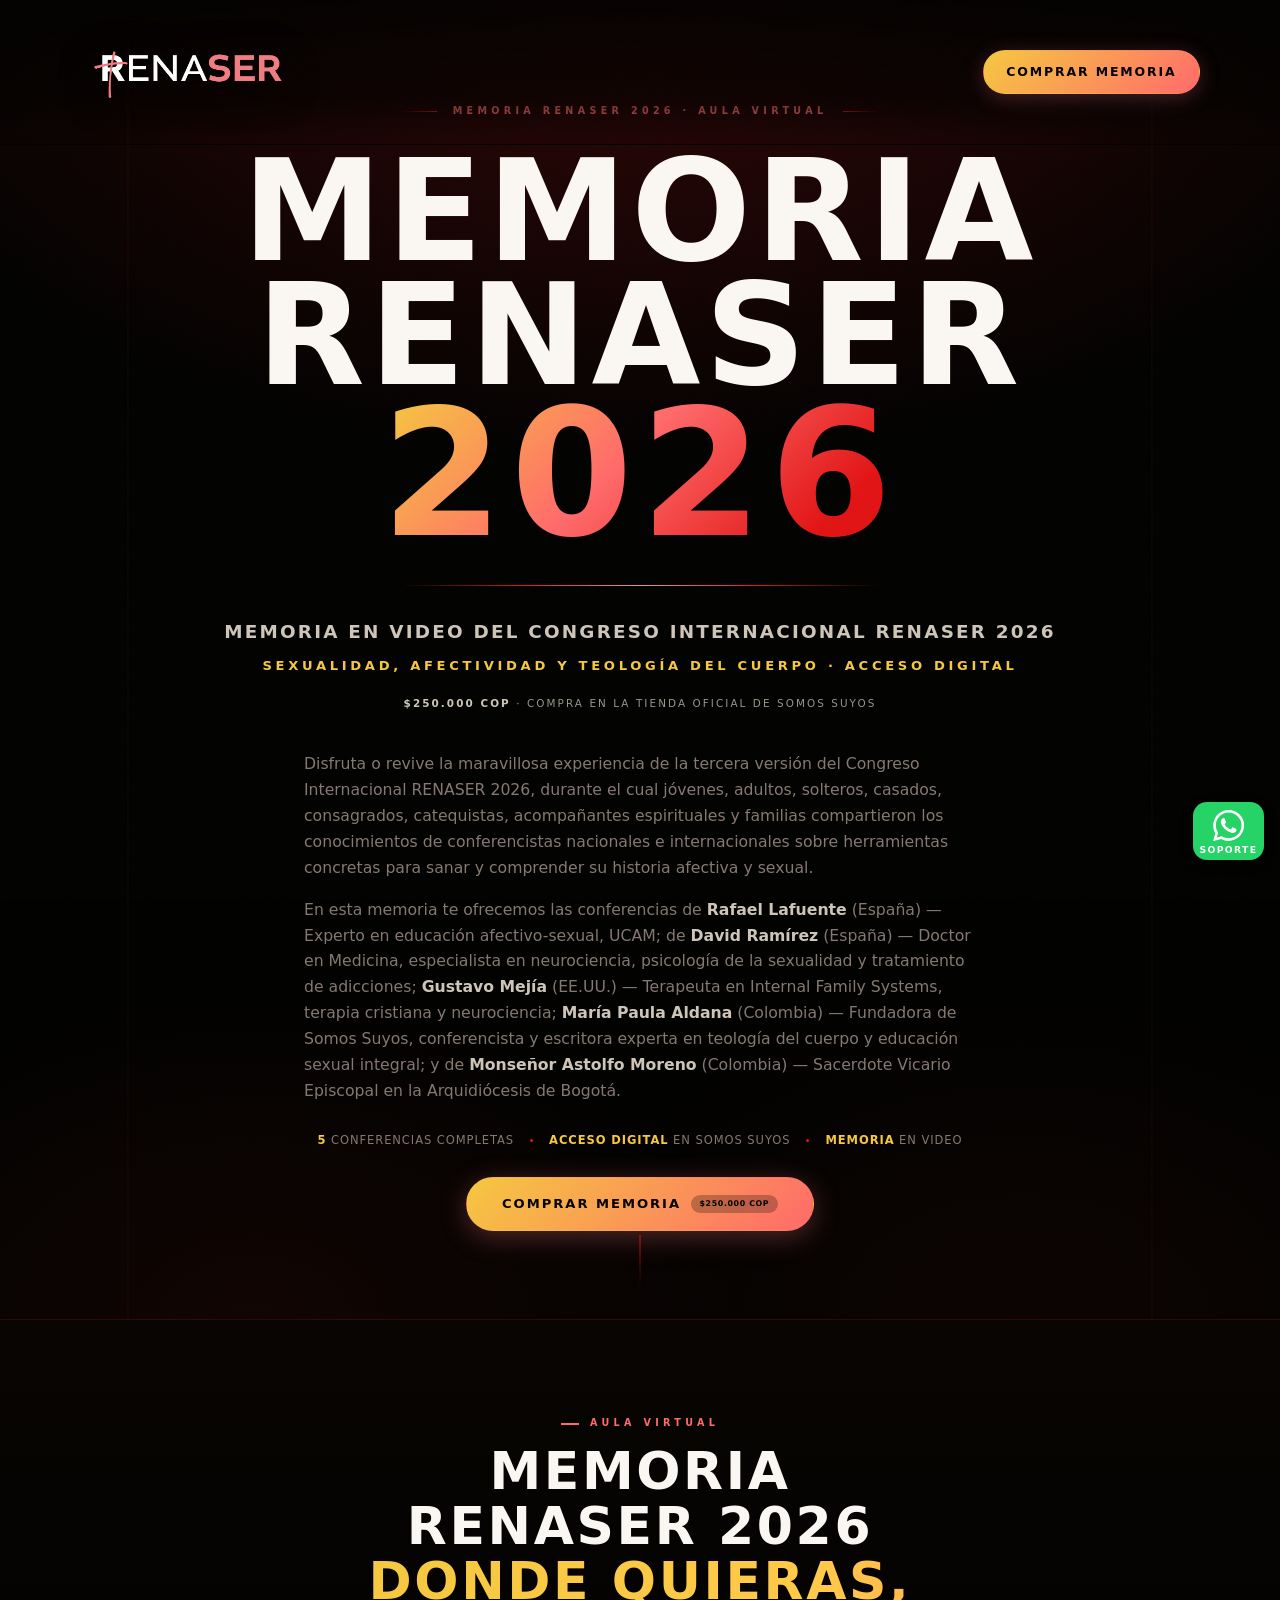
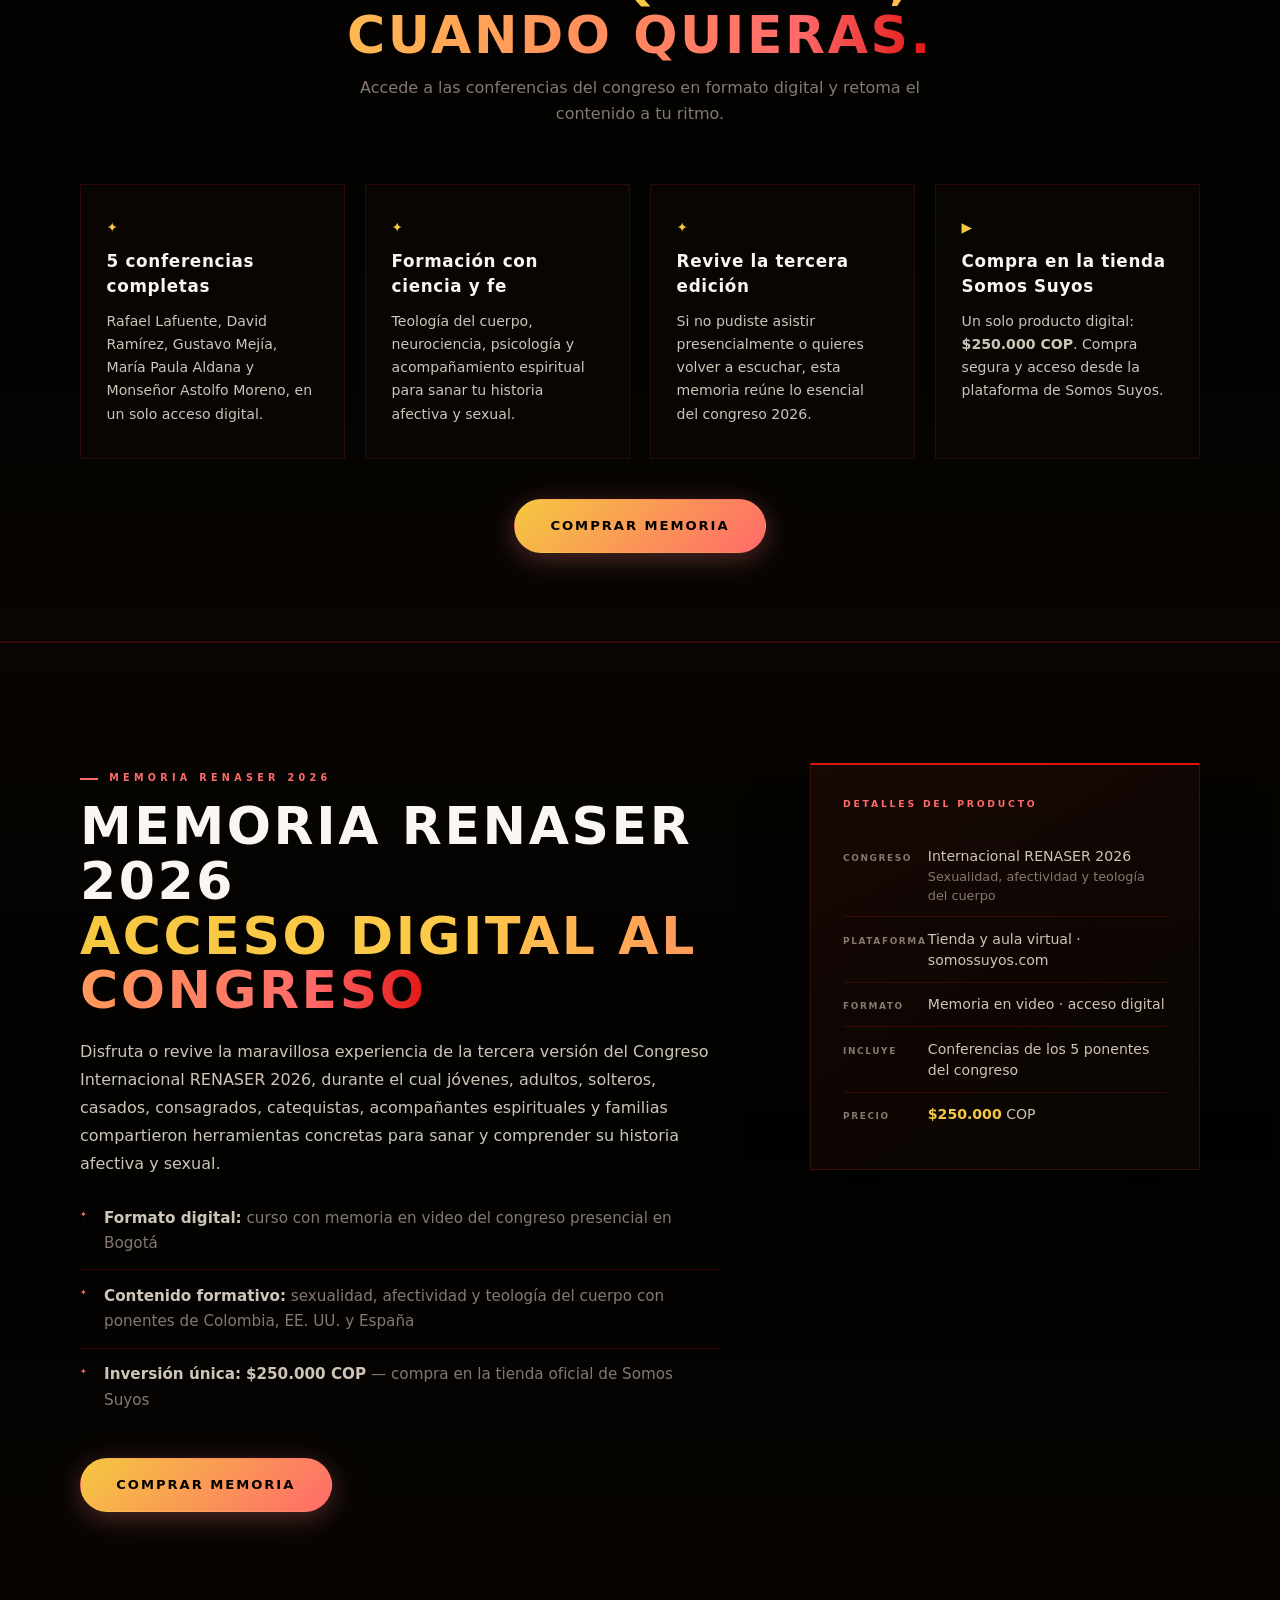
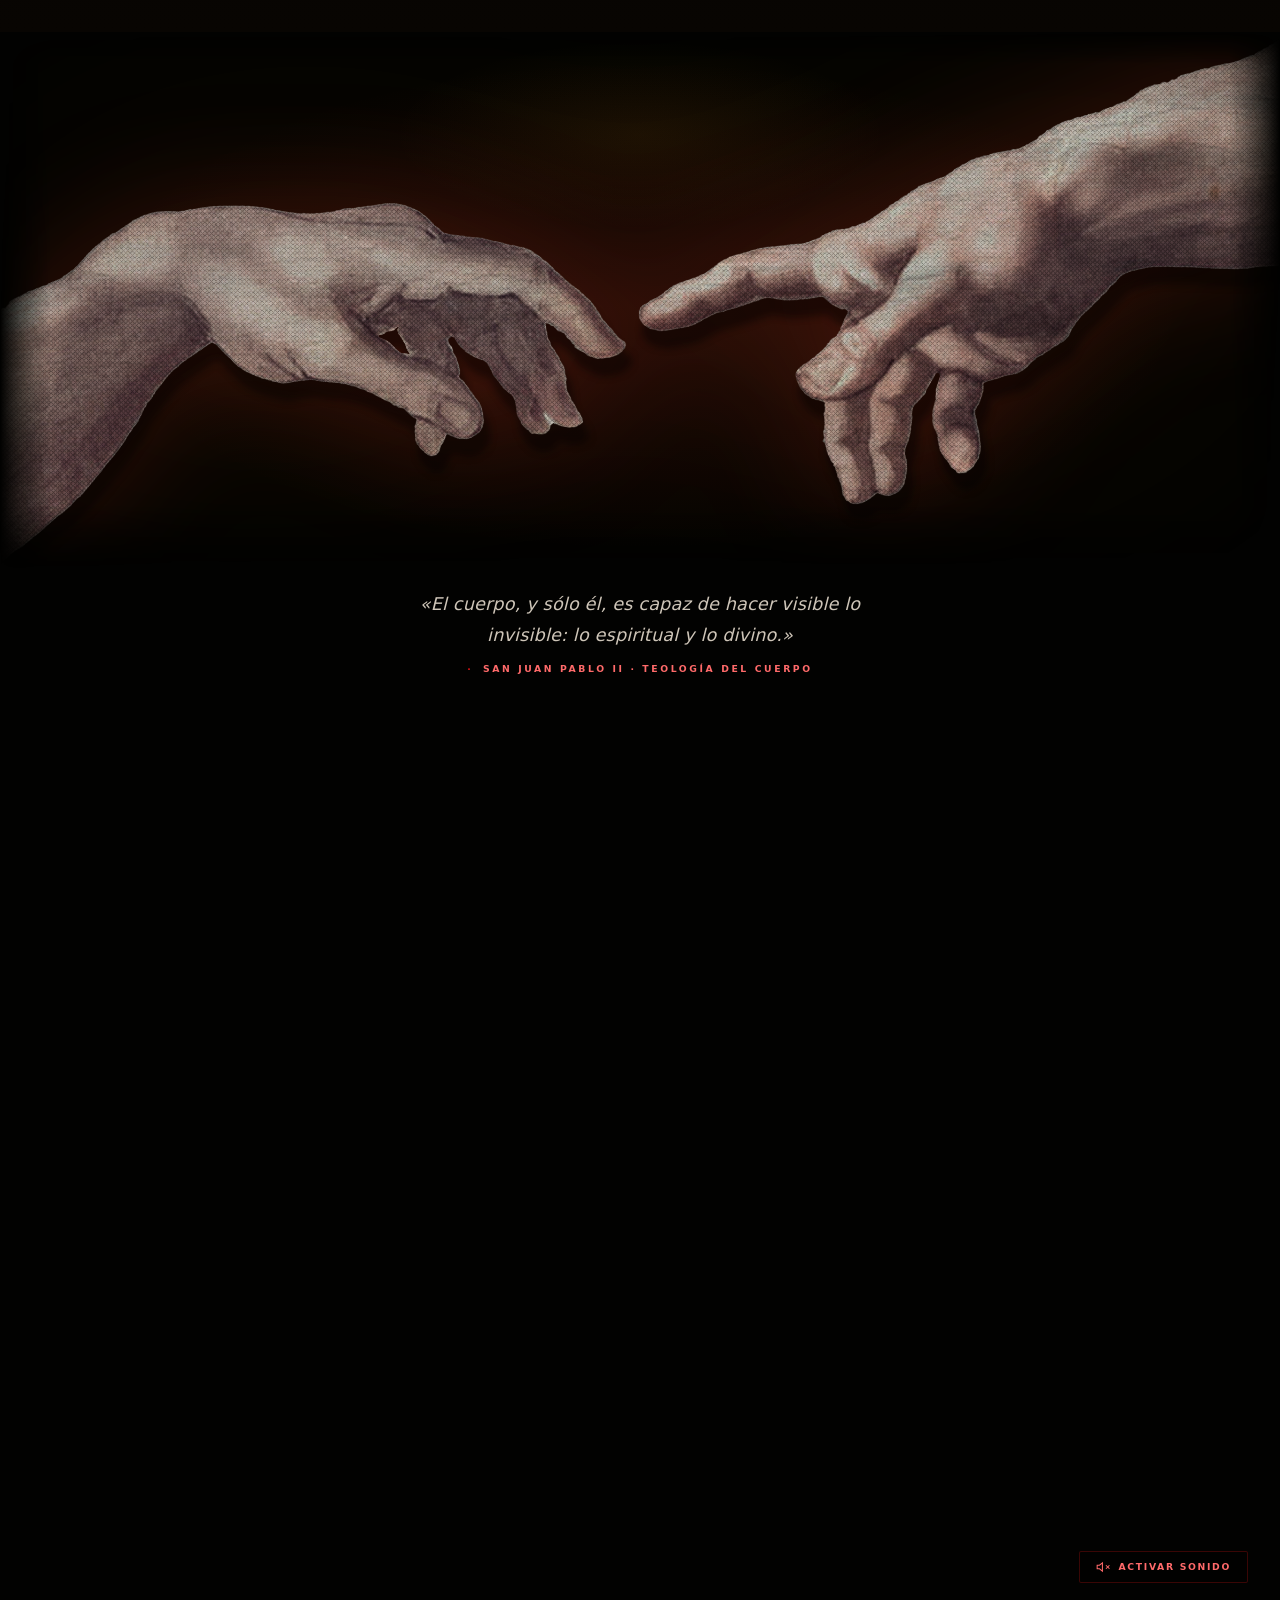
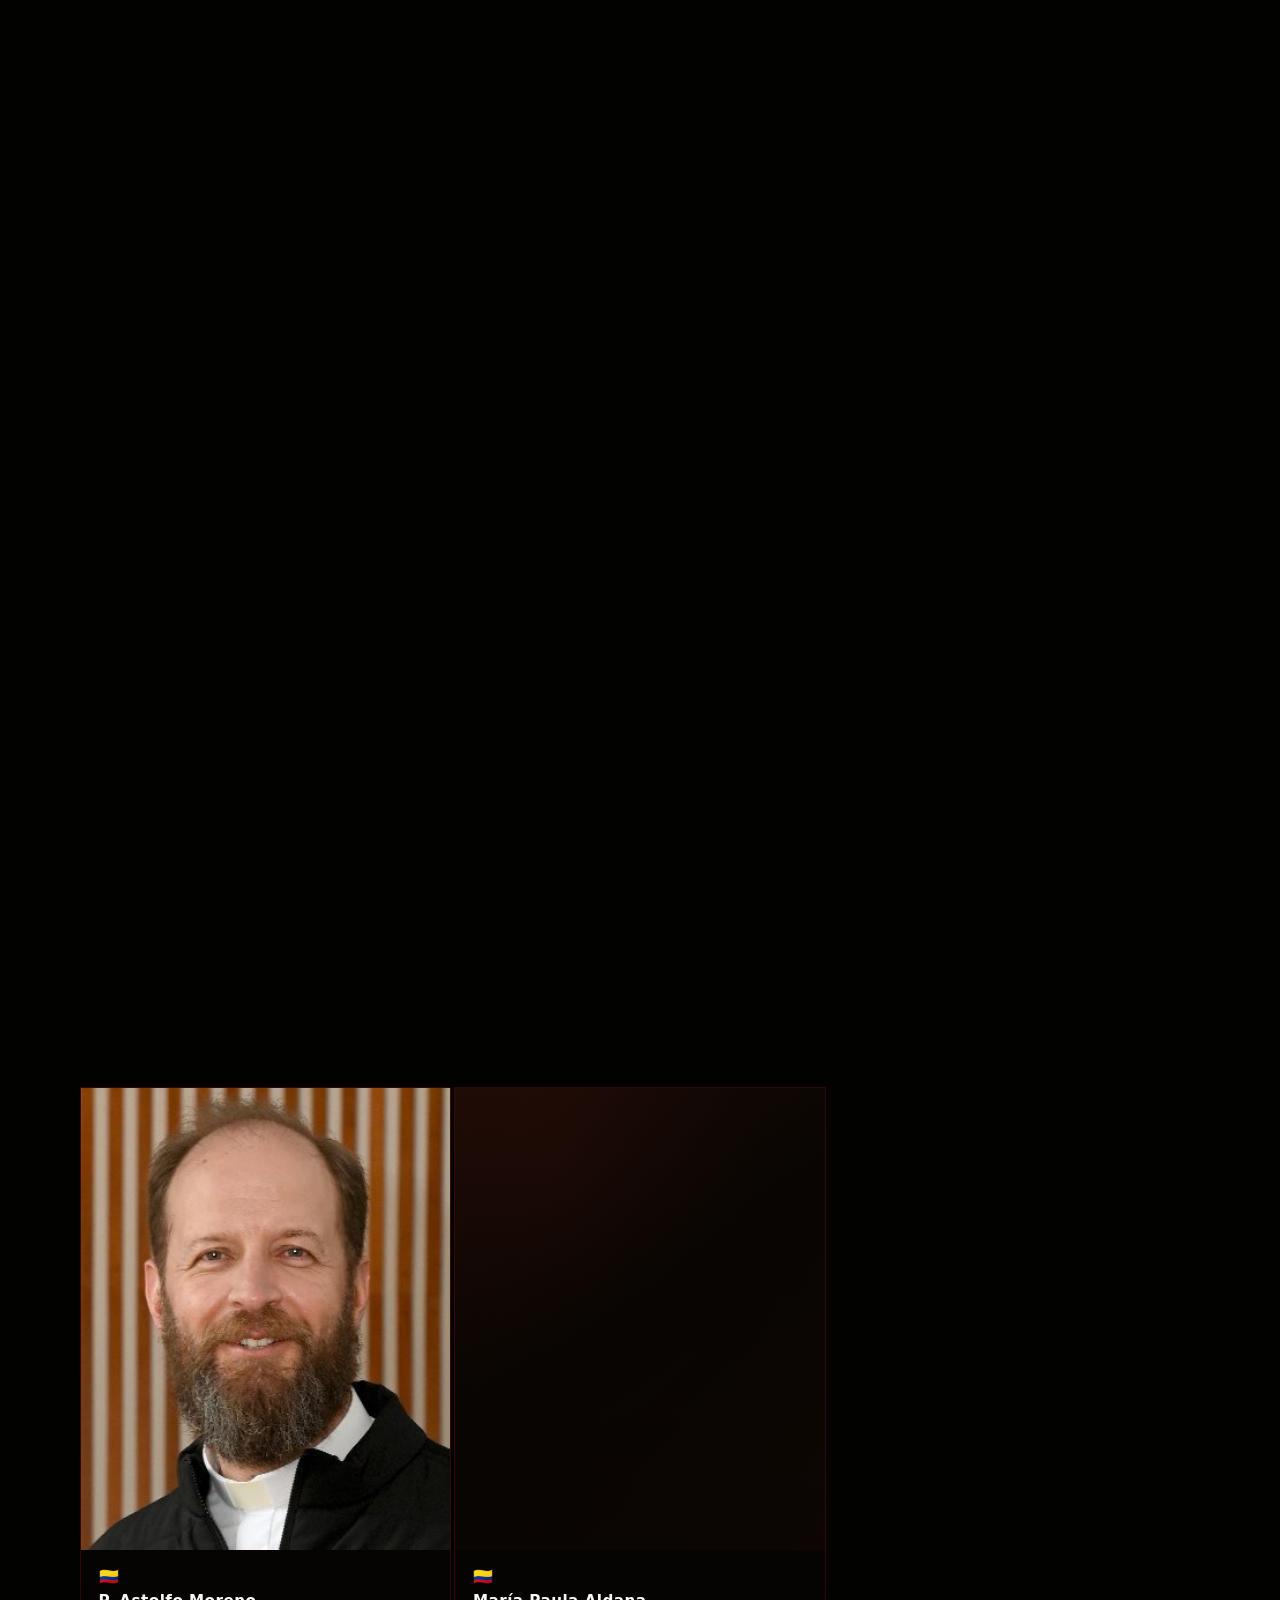
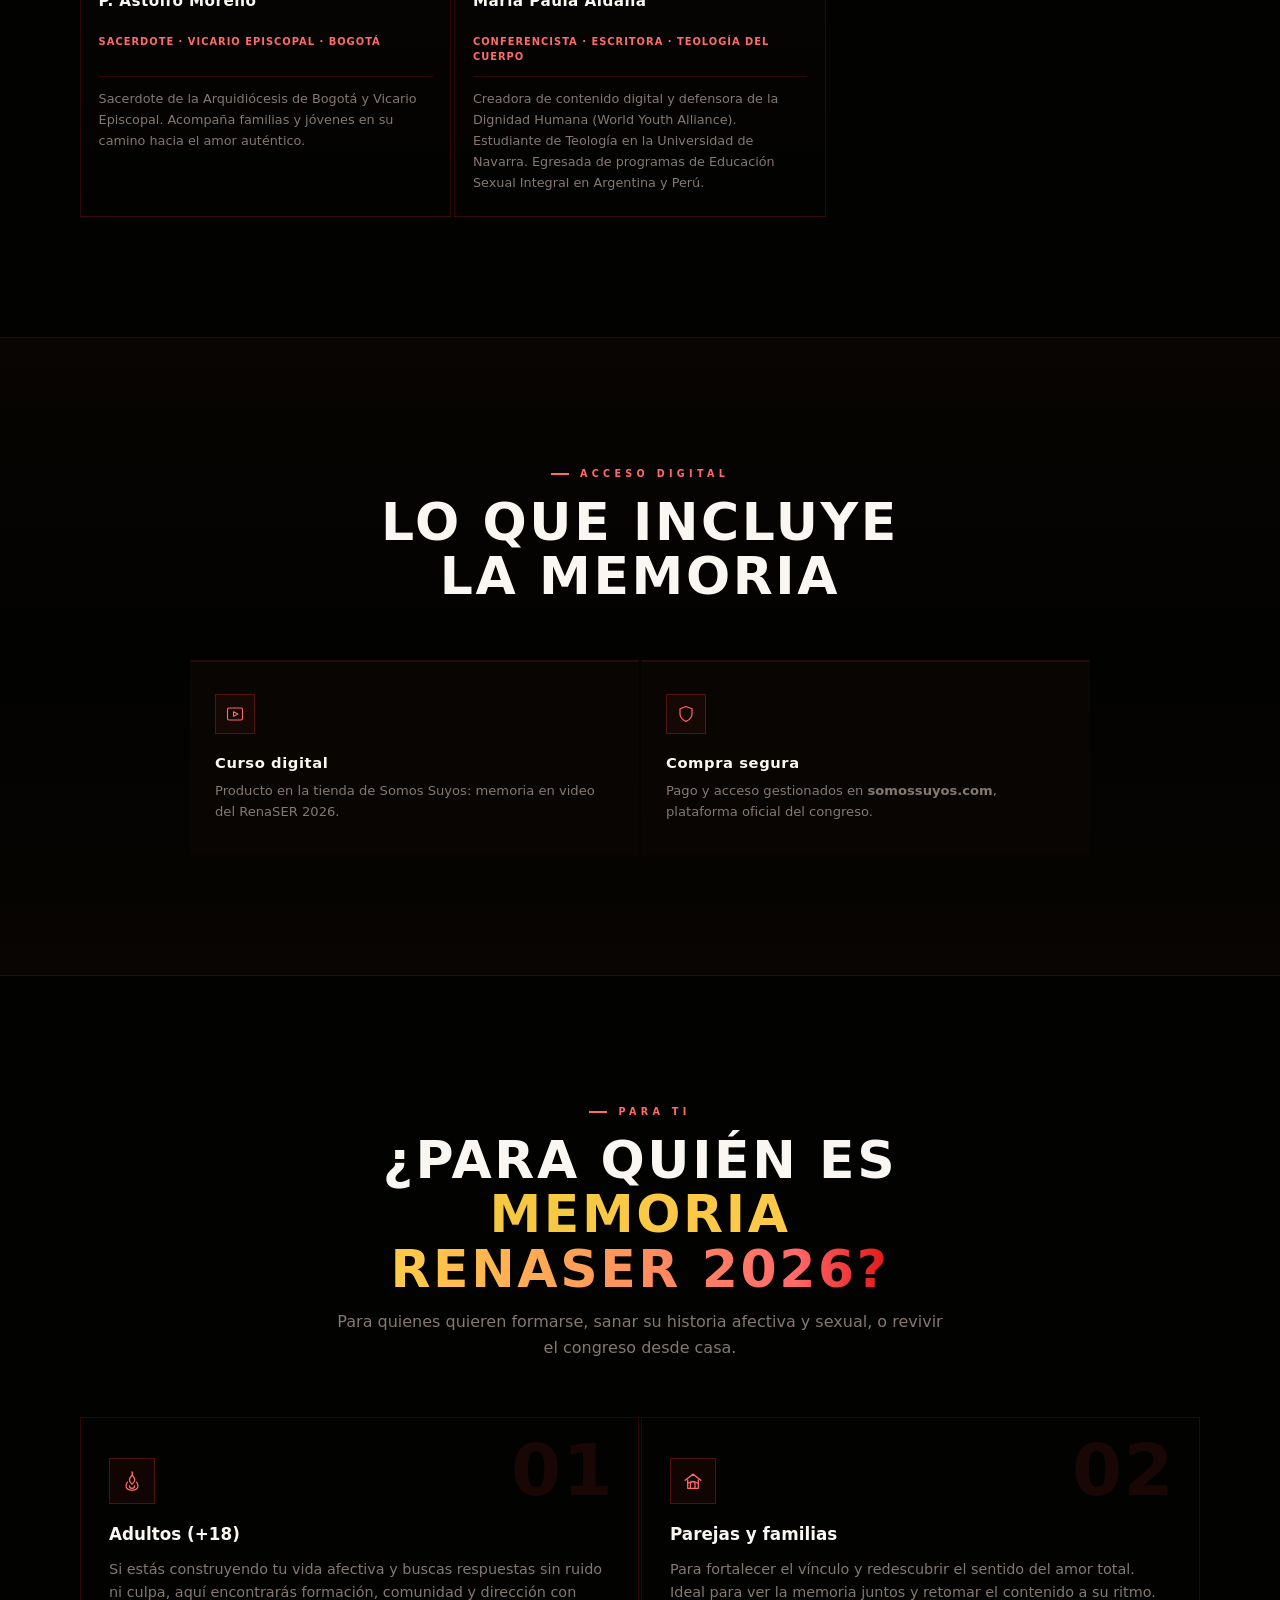
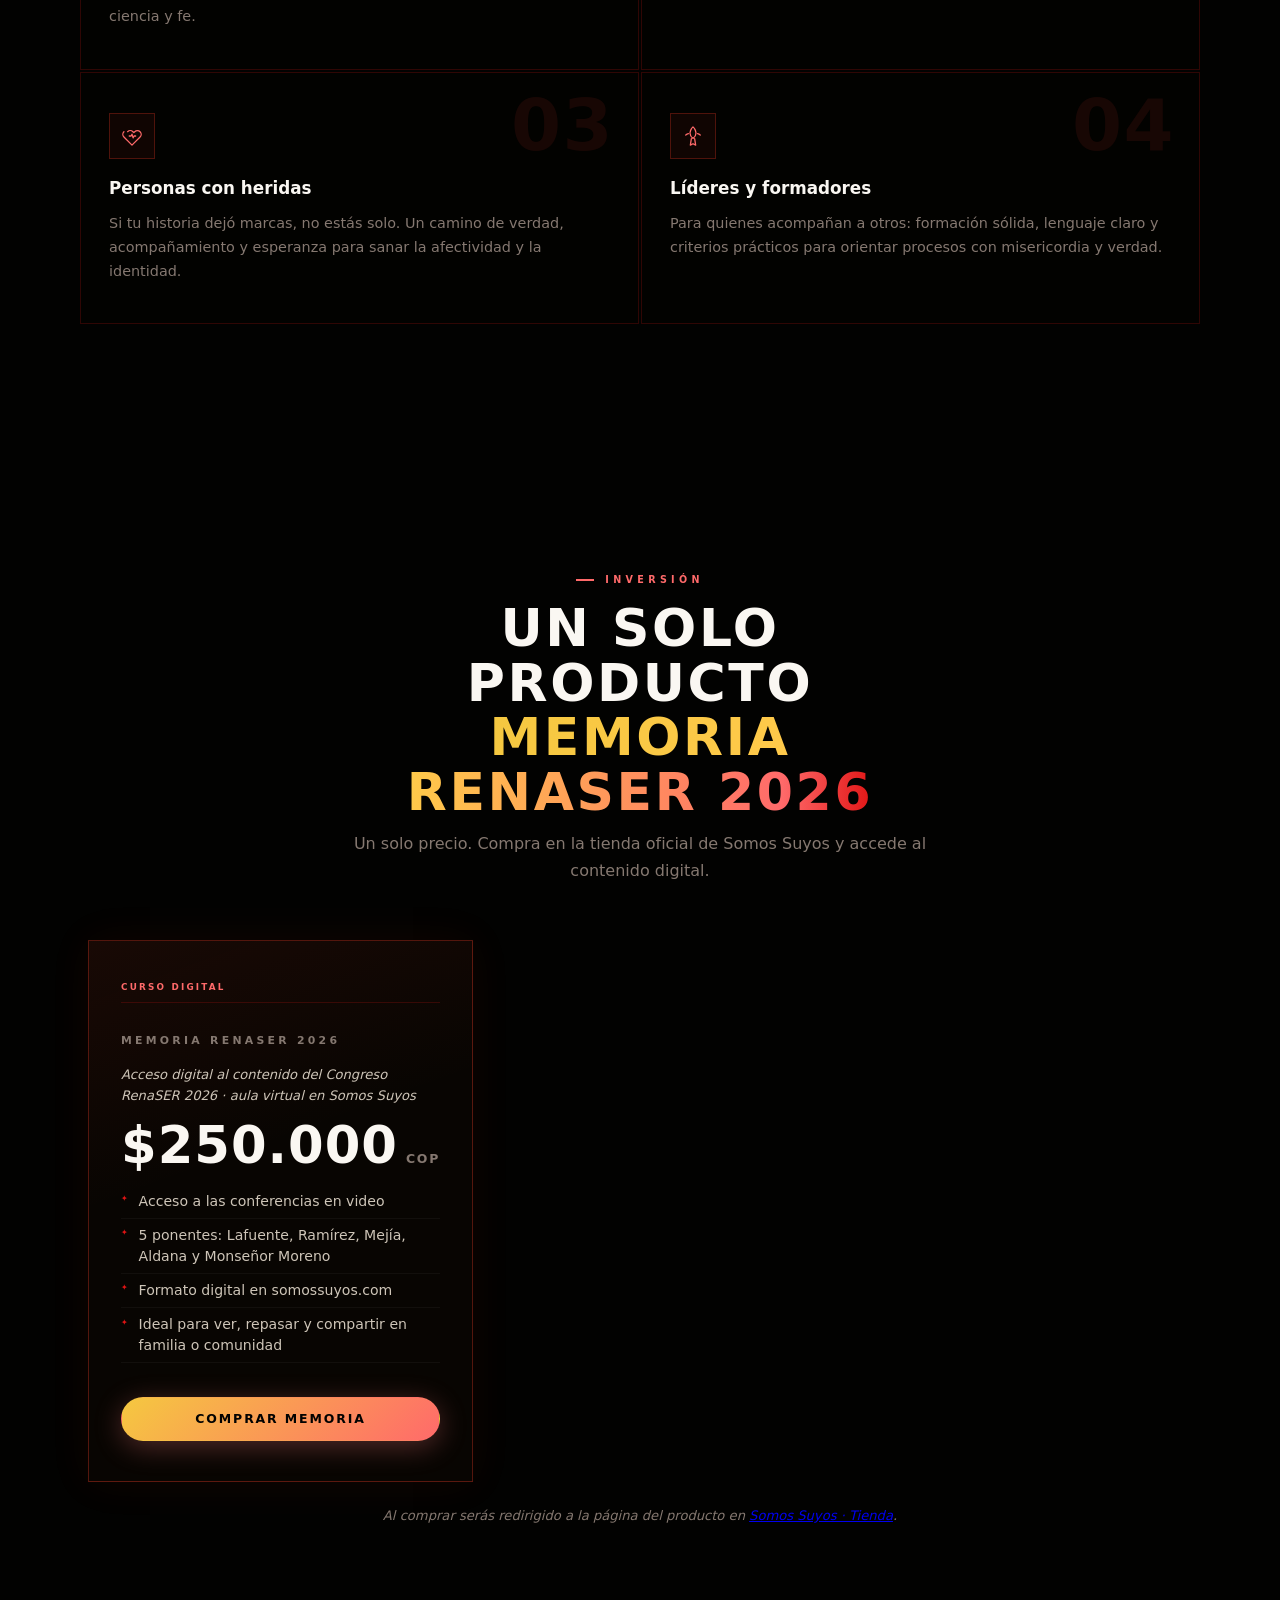
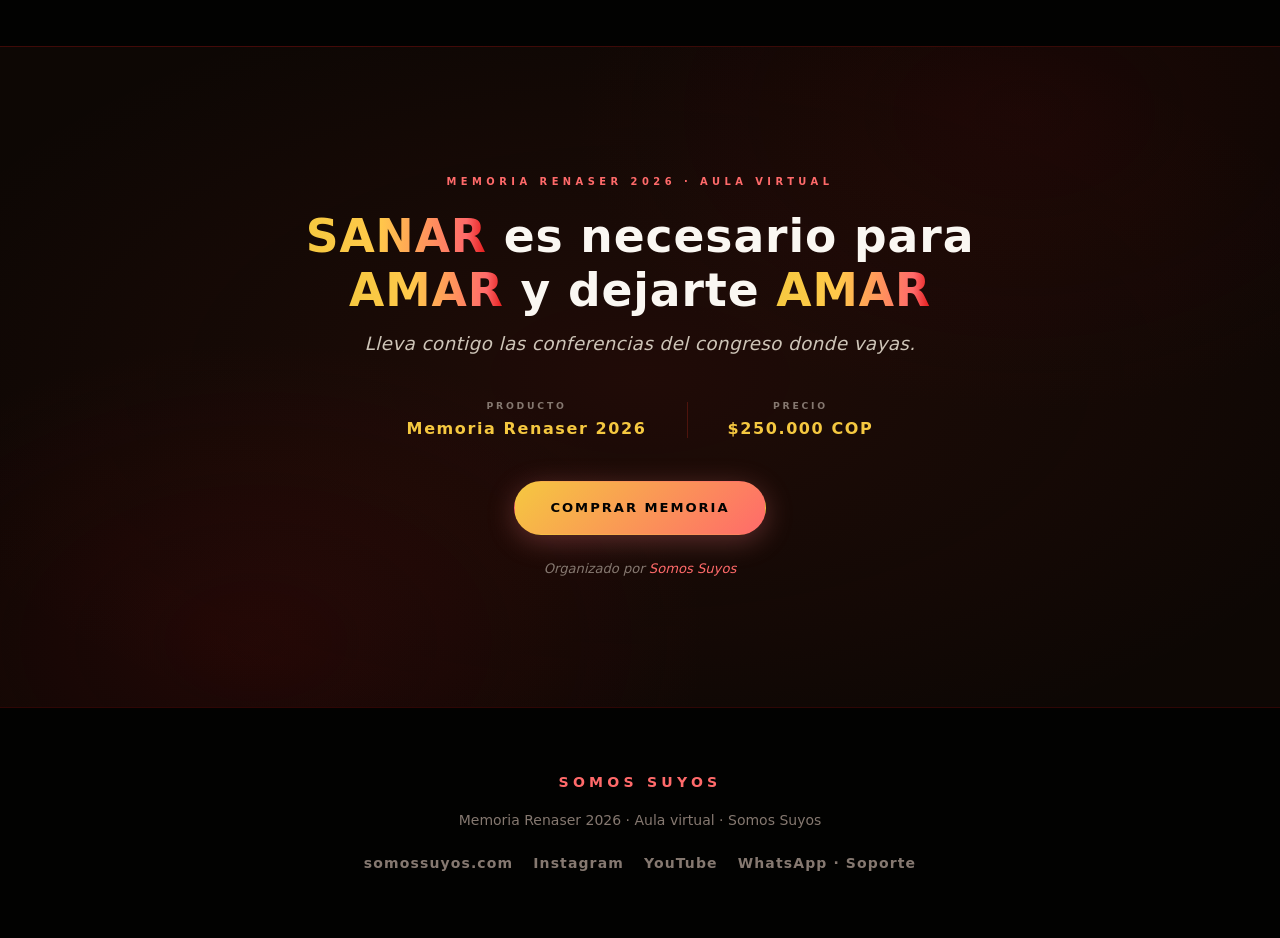
==== commit a18bd726: "Actualizar landing a Memoria Renaser 2026 para producción. Renombra el producto, simplifica CTAs y s" ====
--- a/index.html
+++ b/index.html
@@ -5,7 +5,7 @@
   <meta name="theme-color" content="#020201">
   <meta name="apple-mobile-web-app-capable" content="yes">
   <meta name="apple-mobile-web-app-status-bar-style" content="black-translucent">
-  <title>Renaser Virtual 2026 · Memorias en video · Somos Suyos</title>
+  <title>Memoria Renaser 2026 · Aula virtual · Somos Suyos</title>
   <link rel="stylesheet" href="./assets/css/styles.css">
 
   <!-- Meta Pixel Code -->
@@ -50,7 +50,7 @@
       <a href="#congress" class="logo" aria-label="Somos Suyos">
         <img class="logo__img" src="./assets/images/IMG_3170.PNG" alt="Somos Suyos" loading="eager" decoding="async">
       </a>
-      <a href="https://www.somossuyos.com/tienda/curso/memorias-en-video-del-congreso" class="btn btn--header" target="_blank" rel="noopener noreferrer">Comprar</a>
+      <a href="https://www.somossuyos.com/tienda/curso/memorias-en-video-del-congreso" class="btn btn--header" target="_blank" rel="noopener noreferrer">Comprar memoria</a>
     </div>
   </header>
 
@@ -65,7 +65,7 @@
       <div class="hero__inner">
         <p class="hero__badge">
           <span class="hero__badge-line"></span>
-          Renaser Virtual · Curso digital
+          Memoria Renaser 2026 · Aula virtual
           <span class="hero__badge-line"></span>
         </p>
 
@@ -73,7 +73,7 @@
           <a
             href="#congress"
             class="hero__logo-link"
-            aria-label="Renaser · Somos Suyos"
+            aria-label="Memoria Renaser 2026 · Somos Suyos"
           >
             <img
               class="hero__logo-img"
@@ -85,21 +85,21 @@
               decoding="async"
             />
           </a>
-          <span class="hero__title-main">RENASER</span>
+          <span class="hero__title-main">Memoria Renaser</span>
           <span class="hero__title-year">2026</span>
         </h1>
 
         <div class="hero__divider" aria-hidden="true"></div>
 
-        <p class="hero__event-name">Congreso Internacional RENASER 2026</p>
-        <p class="hero__theme">Sexualidad, afectividad y teología del cuerpo</p>
+        <p class="hero__event-name">Memoria en video del Congreso Internacional RENASER 2026</p>
+        <p class="hero__theme">Sexualidad, afectividad y teología del cuerpo · acceso digital</p>
         <p class="hero__meta hero__meta--single">
-          <span class="hero__meta-item"><strong>Bogotá – Colombia</strong> · 18-19 de julio de 2026</span>
+          <span class="hero__meta-item"><strong>$250.000 COP</strong> · compra en la tienda oficial de Somos Suyos</span>
         </p>
 
         <div class="hero__intro">
           <p>Disfruta o revive la maravillosa experiencia de la tercera versión del Congreso Internacional RENASER 2026, durante el cual jóvenes, adultos, solteros, casados, consagrados, catequistas, acompañantes espirituales y familias compartieron los conocimientos de conferencistas nacionales e internacionales sobre herramientas concretas para sanar y comprender su historia afectiva y sexual.</p>
-          <p>En estas memorias te ofrecemos las conferencias de <strong>Rafael Lafuente</strong> (España) — Experto en educación afectivo-sexual, UCAM; de <strong>David Ramírez</strong> (España) — Doctor en Medicina, especialista en neurociencia, psicología de la sexualidad y tratamiento de adicciones; <strong>Gustavo Mejía</strong> (EE.UU.) — Terapeuta en Internal Family Systems, terapia cristiana y neurociencia; <strong>María Paula Aldana</strong> (Colombia) — Fundadora de Somos Suyos, conferencista y escritora experta en teología del cuerpo y educación sexual integral; y de <strong>Monseñor Astolfo Moreno</strong> (Colombia) — Sacerdote Vicario Episcopal en la Arquidiócesis de Bogotá.</p>
+          <p>En esta memoria te ofrecemos las conferencias de <strong>Rafael Lafuente</strong> (España) — Experto en educación afectivo-sexual, UCAM; de <strong>David Ramírez</strong> (España) — Doctor en Medicina, especialista en neurociencia, psicología de la sexualidad y tratamiento de adicciones; <strong>Gustavo Mejía</strong> (EE.UU.) — Terapeuta en Internal Family Systems, terapia cristiana y neurociencia; <strong>María Paula Aldana</strong> (Colombia) — Fundadora de Somos Suyos, conferencista y escritora experta en teología del cuerpo y educación sexual integral; y de <strong>Monseñor Astolfo Moreno</strong> (Colombia) — Sacerdote Vicario Episcopal en la Arquidiócesis de Bogotá.</p>
         </div>
 
         <div class="hero__trust">
@@ -107,15 +107,14 @@
           <span class="hero__trust-dot" aria-hidden="true"></span>
           <span class="hero__trust-item"><strong>Acceso digital</strong> en Somos Suyos</span>
           <span class="hero__trust-dot" aria-hidden="true"></span>
-          <span class="hero__trust-item"><strong>Memorias</strong> en video</span>
+          <span class="hero__trust-item"><strong>Memoria</strong> en video</span>
         </div>
 
         <div class="hero__actions">
           <a href="https://www.somossuyos.com/tienda/curso/memorias-en-video-del-congreso" class="btn btn--primary btn--large hero__primary-cta" target="_blank" rel="noopener noreferrer">
-            Comprar memorias
+            Comprar memoria
             <span class="btn__badge">$250.000 COP</span>
           </a>
-          <a href="#convince" class="btn btn--ghost hero__secondary-cta">Qué incluye</a>
         </div>
       </div>
 
@@ -130,8 +129,8 @@
     <section class="convince section section--alt" id="convince">
       <div class="container">
         <div class="section__head section__head--center">
-          <p class="section__kicker">Memorias en video</p>
-          <h2 class="section__title">Renaser Virtual.<br><span class="section__title-accent">Donde quieras, cuando quieras.</span></h2>
+          <p class="section__kicker">Aula virtual</p>
+          <h2 class="section__title">Memoria Renaser 2026<br><span class="section__title-accent">Donde quieras, cuando quieras.</span></h2>
           <p class="section__sub">Accede a las conferencias del congreso en formato digital y retoma el contenido a tu ritmo.</p>
         </div>
         <div class="convince__grid">
@@ -148,7 +147,7 @@
           <article class="convince-card will-reveal reveal-fade-up" data-reveal="fade-up" data-reveal-delay="160">
             <span class="convince-card__num">✦</span>
             <h3 class="convince-card__title">Revive la tercera edición</h3>
-            <p class="convince-card__text">Si no pudiste asistir presencialmente o quieres volver a escuchar, estas memorias reunen lo esencial del congreso 2026.</p>
+            <p class="convince-card__text">Si no pudiste asistir presencialmente o quieres volver a escuchar, esta memoria reúne lo esencial del congreso 2026.</p>
           </article>
           <article class="convince-card will-reveal reveal-fade-up" data-reveal="fade-up" data-reveal-delay="240">
             <span class="convince-card__num">▶</span>
@@ -157,33 +156,7 @@
           </article>
         </div>
         <div class="convince__cta will-reveal reveal-fade-up" data-reveal="fade-up" data-reveal-delay="320">
-          <a href="https://www.somossuyos.com/tienda/curso/memorias-en-video-del-congreso" class="btn btn--primary btn--large" target="_blank" rel="noopener noreferrer">Comprar por $250.000</a>
-          <a href="#speakers" class="btn btn--ghost convince__cta-secondary">Ver ponentes</a>
-        </div>
-      </div>
-    </section>
-
-    <!-- ═══ HISTORY / STATS ═══ -->
-    <section class="history section" id="history">
-      <div class="container history__inner">
-        <h2 class="history__title will-reveal reveal-fade-up is-revealed" data-reveal="fade-up">
-          <span class="history__title-line">DOS EDICIONES.</span>
-          <span class="history__title-line history__title-line--accent">UNA TRANSFORMACIÓN REAL.</span>
-        </h2>
-        <p class="history__desc will-reveal reveal-fade-up is-revealed" data-reveal="fade-up" data-reveal-delay="100">Renaser no es un evento: es un movimiento. Lo que empezó como un sueño en Colombia se ha convertido en uno de los congresos de Teología del Cuerpo más importantes de América Latina.</p>
-        <div class="history__stats" data-reveal-stagger="">
-          <div class="stat will-reveal reveal-fade-up is-revealed" data-reveal="fade-up">
-            <span class="stat__value" data-count="800" data-count-suffix="+">800+</span>
-            <span class="stat__label">Asistentes</span>
-          </div>
-          <div class="stat will-reveal reveal-fade-up is-revealed" data-reveal="fade-up" data-reveal-delay="100">
-            <span class="stat__value" data-count="8">8</span>
-            <span class="stat__label">Países</span>
-          </div>
-          <div class="stat will-reveal reveal-fade-up is-revealed" data-reveal="fade-up" data-reveal-delay="200">
-            <span class="stat__value" data-count="3" data-count-suffix=".ª">3.ª</span>
-            <span class="stat__label">Edición</span>
-          </div>
+          <a href="https://www.somossuyos.com/tienda/curso/memorias-en-video-del-congreso" class="btn btn--primary btn--large" target="_blank" rel="noopener noreferrer">Comprar memoria</a>
         </div>
       </div>
     </section>
@@ -194,9 +167,9 @@
         <div class="about-congress__layout">
 
           <div class="about-congress__copy">
-            <p class="section__kicker will-reveal reveal-fade-up is-revealed" data-reveal="fade-up">Renaser Virtual</p>
+            <p class="section__kicker will-reveal reveal-fade-up is-revealed" data-reveal="fade-up">Memoria Renaser 2026</p>
             <h2 class="section__title will-reveal reveal-fade-up is-revealed" data-reveal="fade-up" data-reveal-delay="60">
-              Memorias en video del<br><span class="section__title-accent">Congreso RenaSER 2026</span>
+              Memoria Renaser 2026<br><span class="section__title-accent">Acceso digital al congreso</span>
             </h2>
             <p class="about-congress__text will-reveal reveal-fade-up" data-reveal="fade-up" data-reveal-delay="120">
               Disfruta o revive la maravillosa experiencia de la tercera versión del Congreso Internacional RENASER 2026, durante el cual jóvenes, adultos, solteros, casados, consagrados, catequistas, acompañantes espirituales y familias compartieron herramientas concretas para sanar y comprender su historia afectiva y sexual.
@@ -204,7 +177,7 @@
             <ul class="about-congress__list will-reveal reveal-fade-up" data-reveal="fade-up" data-reveal-delay="180">
               <li>
                 <span class="about-congress__list-icon" aria-hidden="true">✦</span>
-                <strong>Formato digital:</strong> curso con memorias en video del congreso presencial en Bogotá
+                <strong>Formato digital:</strong> curso con memoria en video del congreso presencial en Bogotá
               </li>
               <li>
                 <span class="about-congress__list-icon" aria-hidden="true">✦</span>
@@ -216,8 +189,7 @@
               </li>
             </ul>
             <div data-reveal="fade-up" data-reveal-delay="240" class="will-reveal reveal-fade-up about-congress__actions">
-              <a href="https://www.somossuyos.com/tienda/curso/memorias-en-video-del-congreso" class="btn btn--primary btn--large" target="_blank" rel="noopener noreferrer">Comprar memorias</a>
-              <a href="#speakers" class="btn btn--ghost">Conoce a los ponentes</a>
+              <a href="https://www.somossuyos.com/tienda/curso/memorias-en-video-del-congreso" class="btn btn--primary btn--large" target="_blank" rel="noopener noreferrer">Comprar memoria</a>
             </div>
           </div>
 
@@ -230,12 +202,12 @@
                   <dd>Internacional RENASER 2026<br><span>Sexualidad, afectividad y teología del cuerpo</span></dd>
                 </div>
                 <div class="about-congress__detail">
-                  <dt>Referencia</dt>
-                  <dd>Bogotá – Colombia · 18-19 de julio de 2026</dd>
+                  <dt>Plataforma</dt>
+                  <dd>Tienda y aula virtual · somossuyos.com</dd>
                 </div>
                 <div class="about-congress__detail">
                   <dt>Formato</dt>
-                  <dd>Memorias en video · acceso digital</dd>
+                  <dd>Memoria en video · acceso digital</dd>
                 </div>
                 <div class="about-congress__detail">
                   <dt>Incluye</dt>
@@ -364,22 +336,15 @@
       <div class="container">
         <div class="section__head section__head--center">
           <p class="section__kicker">Acceso digital</p>
-          <h2 class="section__title">Lo que incluyen las memorias</h2>
+          <h2 class="section__title">Lo que incluye la memoria</h2>
         </div>
         <div class="receive__grid receive__grid--compact">
           <div class="receive-item will-reveal reveal-fade-up" data-reveal="fade-up">
-            <span class="receive-item__mark" aria-hidden="true">
-              <svg viewBox="0 0 24 24" fill="none" stroke="currentColor" stroke-width="1.5" aria-hidden="true"><polygon points="12 2 15.09 8.26 22 9.27 17 14.14 18.18 21.02 12 17.77 5.82 21.02 7 14.14 2 9.27 8.91 8.26 12 2"></polygon></svg>
-            </span>
-            <h3 class="receive-item__title">Conferencias en video</h3>
-            <p class="receive-item__desc">Las intervenciones de los cinco ponentes del congreso, listas para ver cuando quieras.</p>
-          </div>
-          <div class="receive-item will-reveal reveal-fade-up" data-reveal="fade-up" data-reveal-delay="80">
             <span class="receive-item__mark" aria-hidden="true">
               <svg viewBox="0 0 24 24" fill="none" stroke="currentColor" stroke-width="1.5" stroke-linecap="round" stroke-linejoin="round" aria-hidden="true"><rect x="2" y="4" width="20" height="16" rx="2"></rect><polygon points="10 9 16 12 10 15 10 9"></polygon></svg>
             </span>
             <h3 class="receive-item__title">Curso digital</h3>
-            <p class="receive-item__desc">Producto en la tienda de Somos Suyos: memorias en video del RenaSER 2026.</p>
+            <p class="receive-item__desc">Producto en la tienda de Somos Suyos: memoria en video del RenaSER 2026.</p>
           </div>
           <div class="receive-item will-reveal reveal-fade-up" data-reveal="fade-up" data-reveal-delay="160">
             <span class="receive-item__mark" aria-hidden="true">
@@ -399,7 +364,7 @@
       <div class="container">
         <div class="section__head section__head--center">
           <p class="section__kicker">Para ti</p>
-          <h2 class="section__title">¿Para quién es<br><span class="section__title-accent">Renaser Virtual?</span></h2>
+          <h2 class="section__title">¿Para quién es<br><span class="section__title-accent">Memoria Renaser 2026?</span></h2>
           <p class="section__sub">Para quienes quieren formarse, sanar su historia afectiva y sexual, o revivir el congreso desde casa.</p>
         </div>
         <div class="audience__grid">
@@ -428,7 +393,7 @@
               </svg>
             </div>
             <h3 class="audience-card__title">Parejas y familias</h3>
-            <p class="audience-card__desc">Para fortalecer el vínculo y redescubrir el sentido del amor total. Ideal para ver las memorias juntos y retomar el contenido a su ritmo.</p>
+            <p class="audience-card__desc">Para fortalecer el vínculo y redescubrir el sentido del amor total. Ideal para ver la memoria juntos y retomar el contenido a su ritmo.</p>
           </div>
           <div class="audience-card will-reveal reveal-fade-up" data-reveal="fade-up" data-reveal-delay="200">
             <span class="audience-card__num">03</span>
@@ -465,7 +430,7 @@
       <div class="container">
         <div class="section__head section__head--center">
           <p class="section__kicker">Inversión</p>
-          <h2 class="section__title">Memorias en video<br><span class="section__title-accent">Renaser Virtual</span></h2>
+          <h2 class="section__title">Un solo producto<br><span class="section__title-accent">Memoria Renaser 2026</span></h2>
           <p class="section__sub">Un solo precio. Compra en la tienda oficial de Somos Suyos y accede al contenido digital.</p>
         </div>
 
@@ -473,8 +438,8 @@
           <div class="pricing__grid pricing__grid--single">
             <article class="price-card price-card--featured will-reveal reveal-fade-up" data-reveal="fade-up">
               <p class="price-card__phase-tag">Curso digital</p>
-              <p class="price-card__tier">Memoria en video del Congreso RenaSER 2026</p>
-              <p class="price-card__hook">Sexualidad, afectividad y teología del cuerpo · Bogotá – Colombia · 18-19 de julio de 2026</p>
+              <p class="price-card__tier">Memoria Renaser 2026</p>
+              <p class="price-card__hook">Acceso digital al contenido del Congreso RenaSER 2026 · aula virtual en Somos Suyos</p>
               <p class="price-card__amount">
                 <span class="price-card__figure">$250.000</span>
                 <span class="price-card__currency">COP</span>
@@ -486,7 +451,7 @@
                 <li>Ideal para ver, repasar y compartir en familia o comunidad</li>
               </ul>
               <a href="https://www.somossuyos.com/tienda/curso/memorias-en-video-del-congreso" class="btn btn--primary price-card__btn" target="_blank" rel="noopener noreferrer">
-                Comprar ahora
+                Comprar memoria
               </a>
             </article>
           </div>
@@ -499,15 +464,15 @@
     </section>
 
     <!-- ═══ FINAL CTA ═══ -->
-    <section class="final-cta section" id="register">
+    <section class="final-cta section" id="comprar">
       <div class="container final-cta__inner">
-        <p class="final-cta__eyebrow">Renaser Virtual · Memorias 2026</p>
+        <p class="final-cta__eyebrow">Memoria Renaser 2026 · Aula virtual</p>
         <h2 class="final-cta__title"><span class="section__title-accent">SANAR</span> es necesario para <span class="section__title-accent">AMAR</span> y dejarte <span class="section__title-accent">AMAR</span></h2>
         <p class="final-cta__text">Lleva contigo las conferencias del congreso donde vayas.</p>
         <div class="final-cta__details">
           <div class="final-cta__detail">
             <span class="final-cta__detail-label">Producto</span>
-            <span class="final-cta__detail-val">Memorias en video</span>
+            <span class="final-cta__detail-val">Memoria Renaser 2026</span>
           </div>
           <div class="final-cta__divider" aria-hidden="true"></div>
           <div class="final-cta__detail">
@@ -516,8 +481,7 @@
           </div>
         </div>
         <div class="final-cta__actions">
-          <a href="https://www.somossuyos.com/tienda/curso/memorias-en-video-del-congreso" class="btn btn--primary btn--large final-cta__btn" target="_blank" rel="noopener noreferrer">Comprar memorias</a>
-          <a href="#convince" class="btn btn--ghost final-cta__btn-secondary">Ver qué incluye</a>
+          <a href="https://www.somossuyos.com/tienda/curso/memorias-en-video-del-congreso" class="btn btn--primary btn--large final-cta__btn" target="_blank" rel="noopener noreferrer">Comprar memoria</a>
         </div>
         <p class="final-cta__note">Organizado por <a href="https://www.somossuyos.com/" target="_blank" rel="noopener noreferrer">Somos Suyos</a></p>
       </div>
@@ -528,17 +492,17 @@
   <footer class="footer">
     <div class="container footer__inner">
       <p class="footer__brand">SOMOS SUYOS</p>
-      <p class="footer__meta">Renaser Virtual 2026 · Memorias en video · Somos Suyos</p>
+      <p class="footer__meta">Memoria Renaser 2026 · Aula virtual · Somos Suyos</p>
       <div class="footer__links">
         <a href="https://somossuyos.com/" class="footer__link" target="_blank" rel="noopener noreferrer">somossuyos.com</a>
         <a href="https://www.instagram.com/somos.sos/" class="footer__link" target="_blank" rel="noopener noreferrer">Instagram</a>
         <a href="https://www.youtube.com/@SomosSuyos" class="footer__link" target="_blank" rel="noopener noreferrer">YouTube</a>
-        <a href="https://wa.me/573223885754?text=Hola%2C%20necesito%20soporte%20con%20las%20memorias%20Renaser%20Virtual%202026." class="footer__link footer__link--wa" target="_blank" rel="noopener noreferrer">WhatsApp · Soporte</a>
+        <a href="https://wa.me/573223885754?text=Hola%2C%20necesito%20soporte%20con%20Memoria%20Renaser%202026." class="footer__link footer__link--wa" target="_blank" rel="noopener noreferrer">WhatsApp · Soporte</a>
       </div>
     </div>
   </footer>
 
-  <a class="support-wa" href="https://wa.me/573223885754?text=Hola%2C%20necesito%20soporte%20con%20las%20memorias%20Renaser%20Virtual%202026." target="_blank" rel="noopener noreferrer" title="Soporte por WhatsApp · Somos Suyos" aria-label="Abrir WhatsApp: soporte memorias Renaser Virtual">
+  <a class="support-wa" href="https://wa.me/573223885754?text=Hola%2C%20necesito%20soporte%20con%20Memoria%20Renaser%202026." target="_blank" rel="noopener noreferrer" title="Soporte por WhatsApp · Somos Suyos" aria-label="Abrir WhatsApp: soporte Memoria Renaser 2026">
     <svg class="support-wa__icon" width="32" height="32" viewBox="0 0 24 24" fill="currentColor" aria-hidden="true"><path d="M17.472 14.382c-.297-.149-1.758-.867-2.03-.967-.273-.099-.471-.148-.67.15-.197.297-.767.966-.94 1.164-.173.199-.347.223-.644.075-.297-.15-1.255-.463-2.39-1.475-.883-.788-1.48-1.761-1.653-2.059-.173-.297-.018-.458.13-.606.134-.133.298-.347.446-.52.149-.174.198-.298.298-.497.099-.198.05-.371-.025-.52-.075-.149-.669-1.612-.916-2.207-.242-.579-.487-.5-.669-.51-.173-.008-.371-.01-.57-.01-.198 0-.52.074-.792.372-.272.297-1.04 1.016-1.04 2.479 0 1.462 1.065 2.875 1.213 3.074.149.198 2.096 3.2 5.077 4.487.709.306 1.262.489 1.694.625.712.227 1.36.195 1.871.118.571-.085 1.758-.719 2.006-1.413.248-.694.248-1.289.173-1.413-.074-.124-.272-.198-.57-.347m-5.421 7.403h-.004a9.87 9.87 0 01-5.031-1.378l-.361-.214-3.741.982.998-3.648-.235-.374a9.86 9.86 0 01-1.51-5.26c.001-5.45 4.436-9.884 9.888-9.884 2.64 0 5.122 1.03 6.988 2.898a9.825 9.825 0 012.893 6.994c-.003 5.45-4.435 9.884-9.885 9.884m8.413-18.297A11.815 11.815 0 0012.05 0C5.495 0 .16 5.335.157 11.892c0 2.096.547 4.142 1.588 5.945L.057 24l6.305-1.654a11.882 11.882 0 005.683 1.448h.005c6.554 0 11.89-5.335 11.893-11.893a11.821 11.821 0 00-3.48-8.413z"></path></svg>
     <span class="support-wa__label" aria-hidden="true">Soporte</span>
   </a>
@@ -547,10 +511,10 @@
   <div class="sticky-cta" id="sticky-cta" aria-hidden="true">
     <div class="sticky-cta__inner">
       <div class="sticky-cta__copy">
-        <strong class="sticky-cta__title">Memorias Renaser Virtual</strong>
+        <strong class="sticky-cta__title">Memoria Renaser 2026</strong>
         <span class="sticky-cta__sub">$250.000 COP · acceso digital</span>
       </div>
-      <a href="https://www.somossuyos.com/tienda/curso/memorias-en-video-del-congreso" class="btn btn--primary sticky-cta__btn" target="_blank" rel="noopener noreferrer">Comprar</a>
+      <a href="https://www.somossuyos.com/tienda/curso/memorias-en-video-del-congreso" class="btn btn--primary sticky-cta__btn" target="_blank" rel="noopener noreferrer">Comprar memoria</a>
     </div>
   </div>
 
--- a/assets/css/styles.css
+++ b/assets/css/styles.css
@@ -449,7 +449,7 @@
   margin-bottom: 0;
   line-height: 0.88;
 }
-/* Logo gráfico en hero — solo visible en móvil (el título RENASER se oculta allí) */
+/* Logo gráfico en hero — solo visible en móvil (el titular tipográfico se oculta allí) */
 .hero__logo-link {
   display: none;
   text-decoration: none;
@@ -466,8 +466,8 @@
   font-family: var(--font-display);
   font-weight: 800; font-stretch: expanded;
   /* Low min so narrow viewports shrink with vw (old min 5.5rem forced huge type on phones) */
-  font-size: clamp(2.5rem, 18vw, 14rem);
-  letter-spacing: 0.04em;
+  font-size: clamp(2rem, 11vw, 9.5rem);
+  letter-spacing: 0.03em;
   text-transform: uppercase;
   color: var(--text);
   opacity: 0;
@@ -2572,7 +2572,7 @@
       drop-shadow(0 8px 20px rgba(0, 0, 0, 0.35));
   }
 
-  /* Quita el titular tipográfico RENASER en móvil; el logo lo reemplaza */
+  /* Quita el titular tipográfico en móvil; el logo lo reemplaza */
   .hero__title-main {
     position: absolute;
     width: 1px;
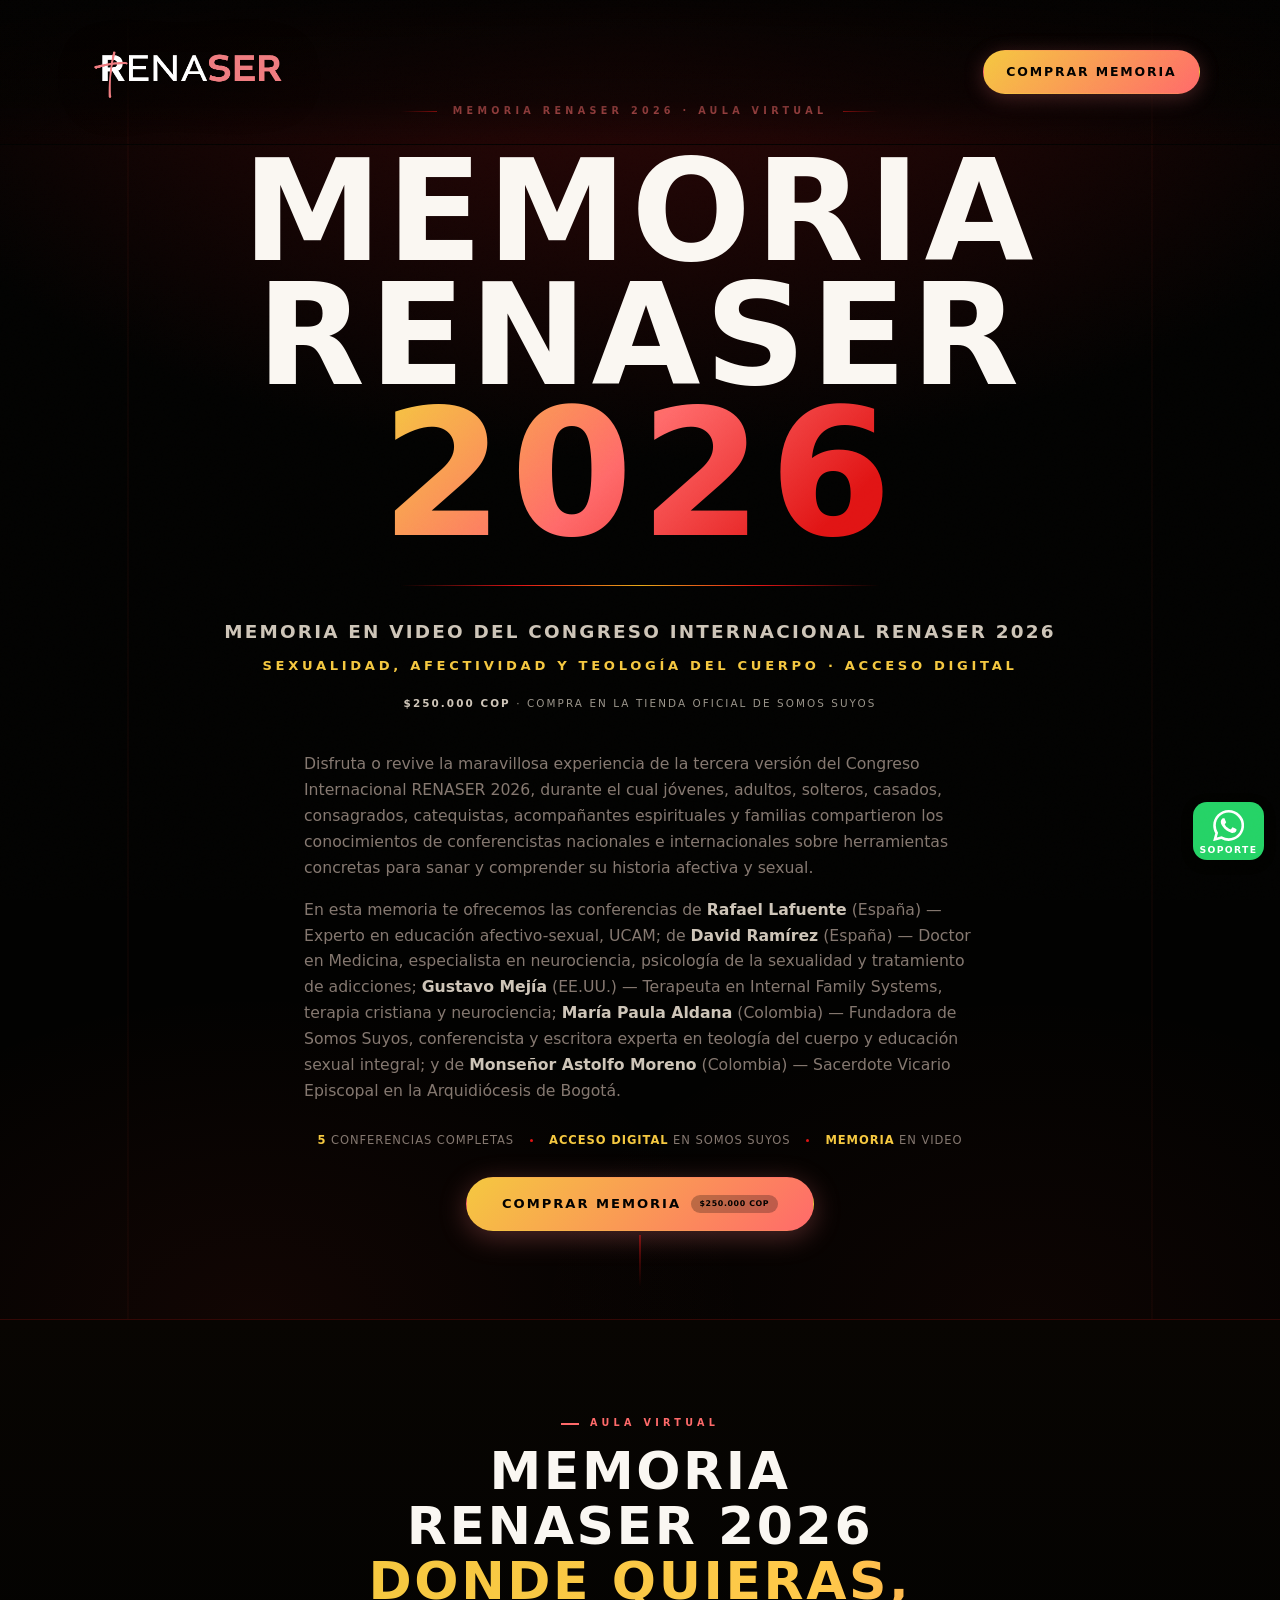
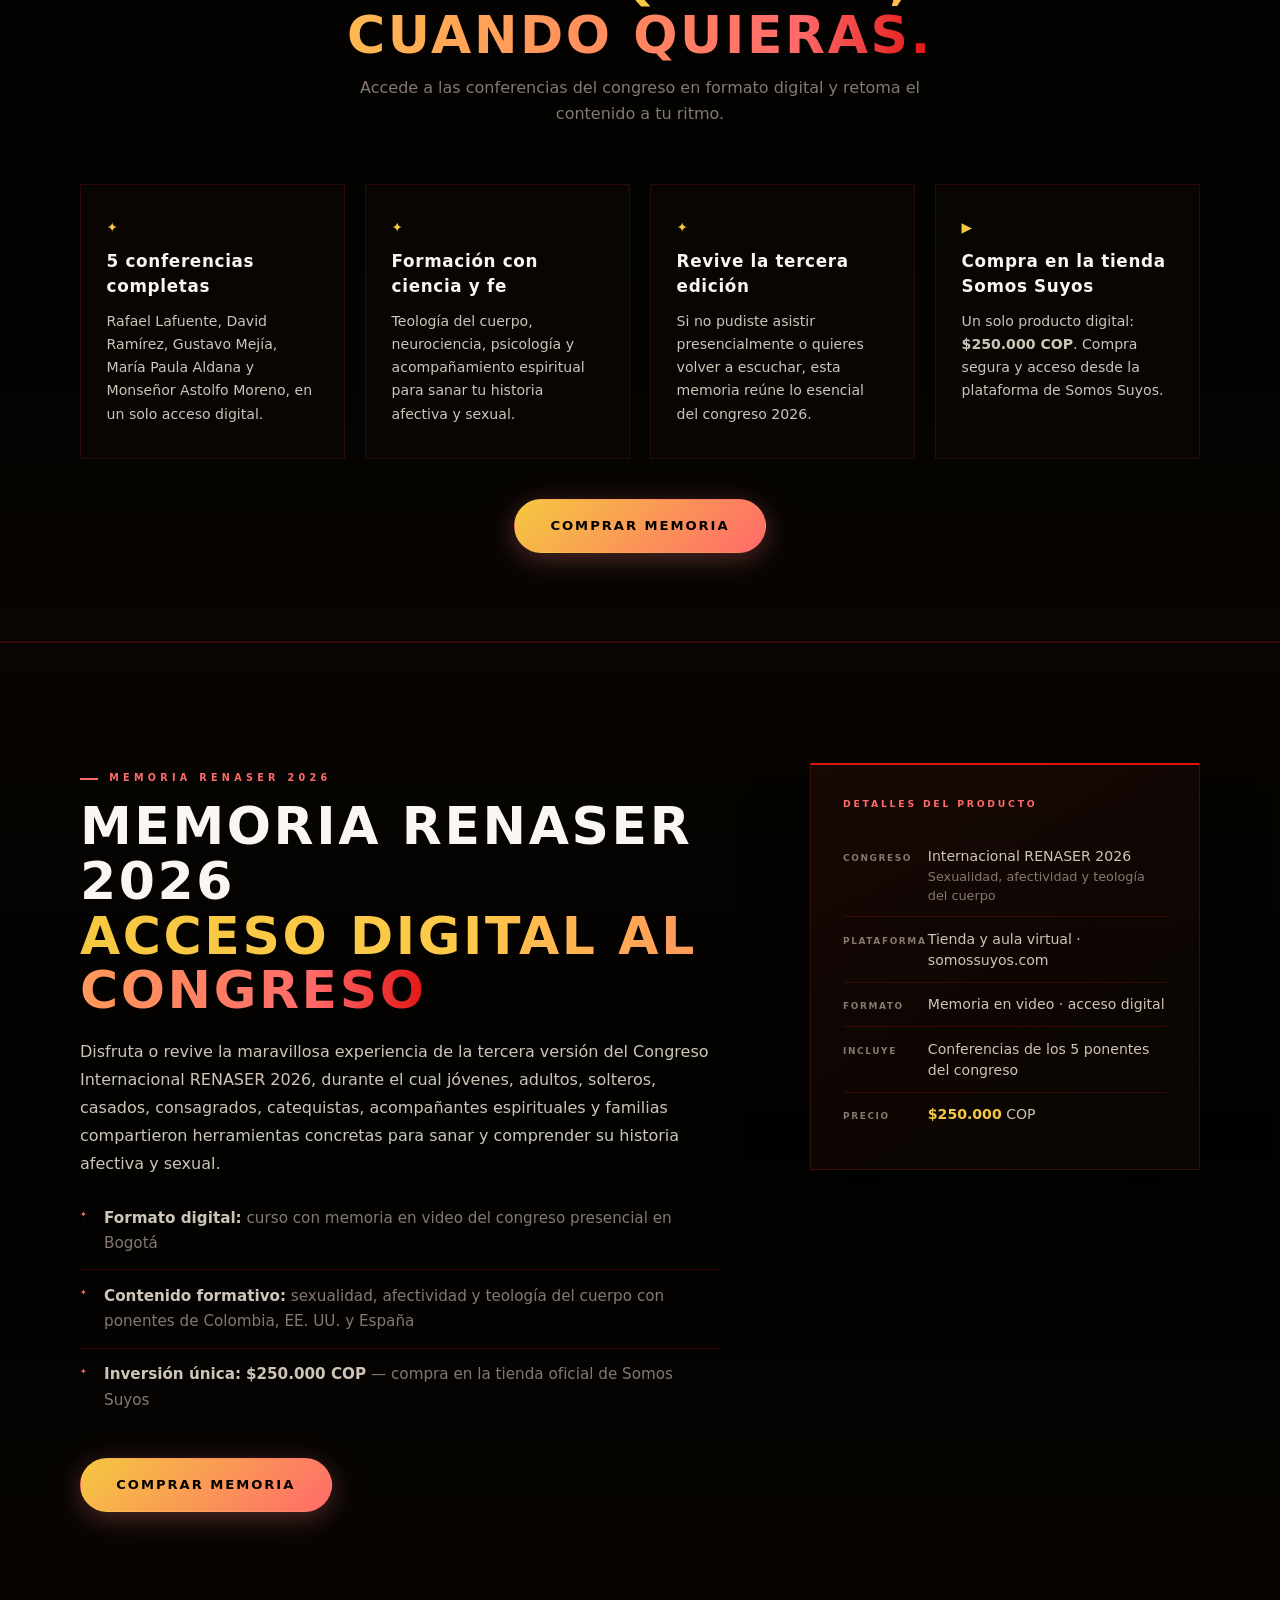
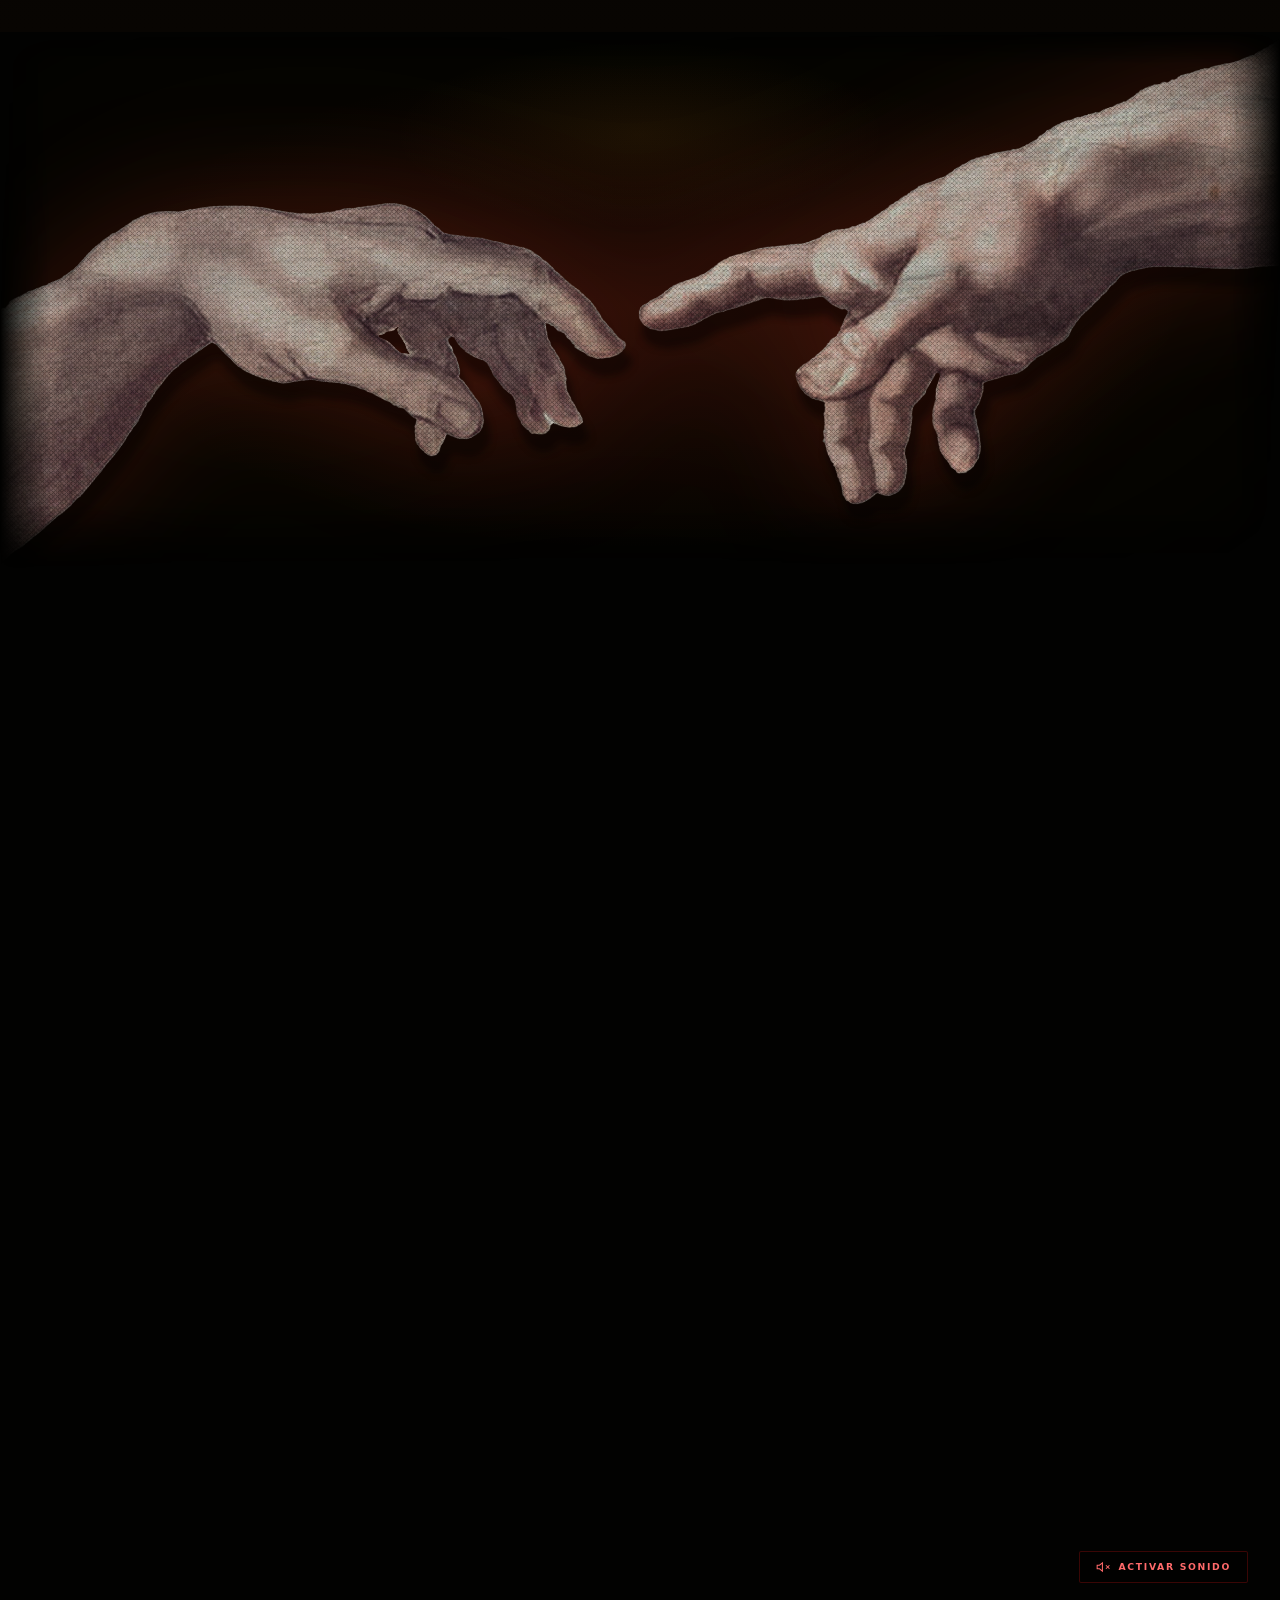
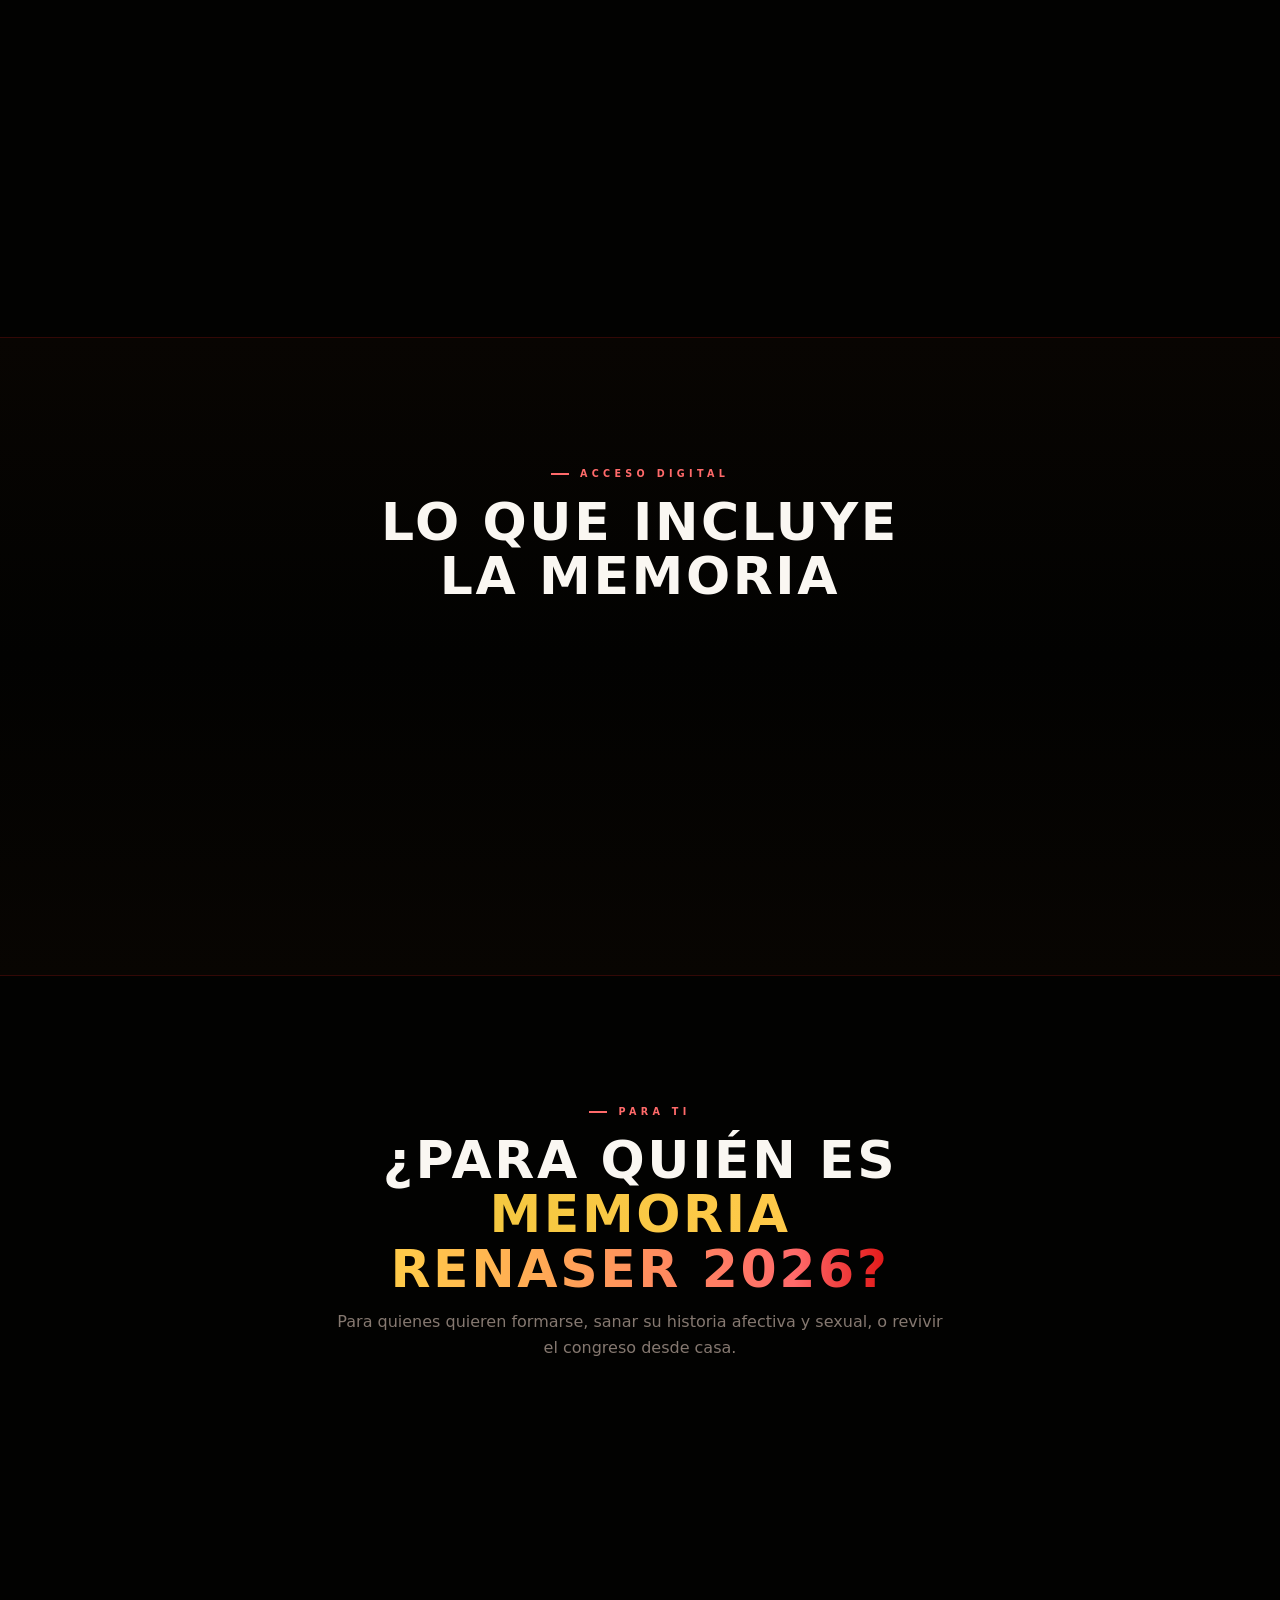
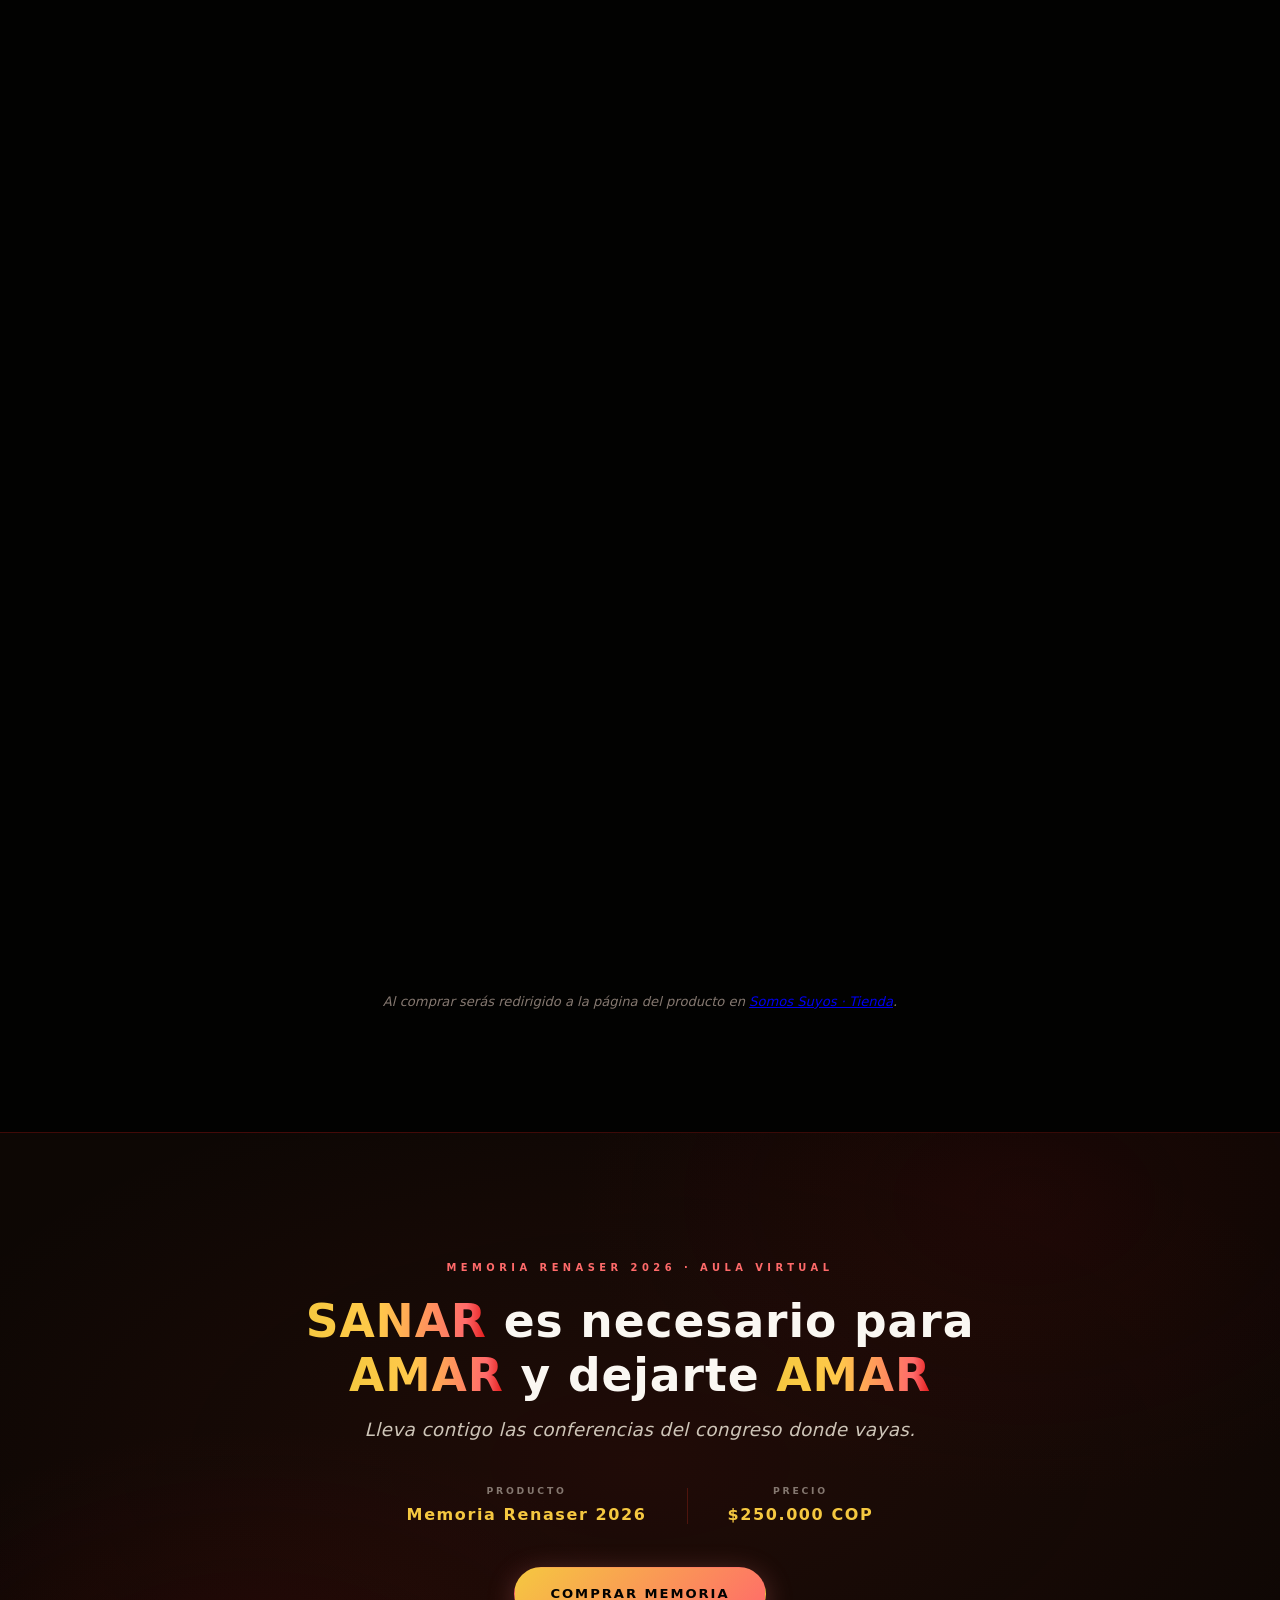
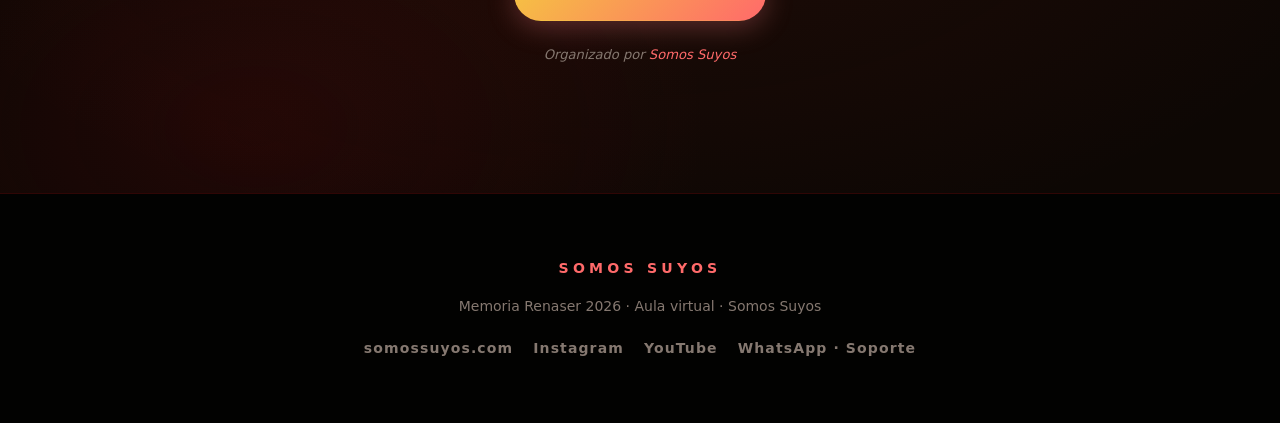
==== commit ab331a06: "Quitar bloques de inscripción y precios por fases en la landing. Simplifica la sección de inversión " ====
--- a/index.html
+++ b/index.html
@@ -428,18 +428,9 @@
     <!-- ═══ PRICING ═══ -->
     <section class="pricing section" id="pricing">
       <div class="container">
-        <div class="section__head section__head--center">
-          <p class="section__kicker">Inversión</p>
-          <h2 class="section__title">Un solo producto<br><span class="section__title-accent">Memoria Renaser 2026</span></h2>
-          <p class="section__sub">Un solo precio. Compra en la tienda oficial de Somos Suyos y accede al contenido digital.</p>
-        </div>
-
         <div class="pricing__scroll-wrap pricing__scroll-wrap--single">
           <div class="pricing__grid pricing__grid--single">
             <article class="price-card price-card--featured will-reveal reveal-fade-up" data-reveal="fade-up">
-              <p class="price-card__phase-tag">Curso digital</p>
-              <p class="price-card__tier">Memoria Renaser 2026</p>
-              <p class="price-card__hook">Acceso digital al contenido del Congreso RenaSER 2026 · aula virtual en Somos Suyos</p>
               <p class="price-card__amount">
                 <span class="price-card__figure">$250.000</span>
                 <span class="price-card__currency">COP</span>
@@ -510,11 +501,7 @@
   <!-- ═══ STICKY CTA — siempre visible al hacer scroll ═══ -->
   <div class="sticky-cta" id="sticky-cta" aria-hidden="true">
     <div class="sticky-cta__inner">
-      <div class="sticky-cta__copy">
-        <strong class="sticky-cta__title">Memoria Renaser 2026</strong>
-        <span class="sticky-cta__sub">$250.000 COP · acceso digital</span>
-      </div>
-      <a href="https://www.somossuyos.com/tienda/curso/memorias-en-video-del-congreso" class="btn btn--primary sticky-cta__btn" target="_blank" rel="noopener noreferrer">Comprar memoria</a>
+      <a href="https://www.somossuyos.com/tienda/curso/memorias-en-video-del-congreso" class="btn btn--primary sticky-cta__btn sticky-cta__btn--solo" target="_blank" rel="noopener noreferrer">Comprar memoria · $250.000 COP</a>
     </div>
   </div>
 
--- a/assets/css/styles.css
+++ b/assets/css/styles.css
@@ -805,6 +805,14 @@
   padding: 0.7rem 1.2rem;
   white-space: nowrap;
 }
+.sticky-cta__inner:has(.sticky-cta__btn--solo) {
+  justify-content: center;
+}
+.sticky-cta__btn--solo {
+  width: 100%;
+  justify-content: center;
+  text-align: center;
+}
 @media (max-width: 640px) {
   .sticky-cta {
     padding-left: max(0.65rem, env(safe-area-inset-left));
